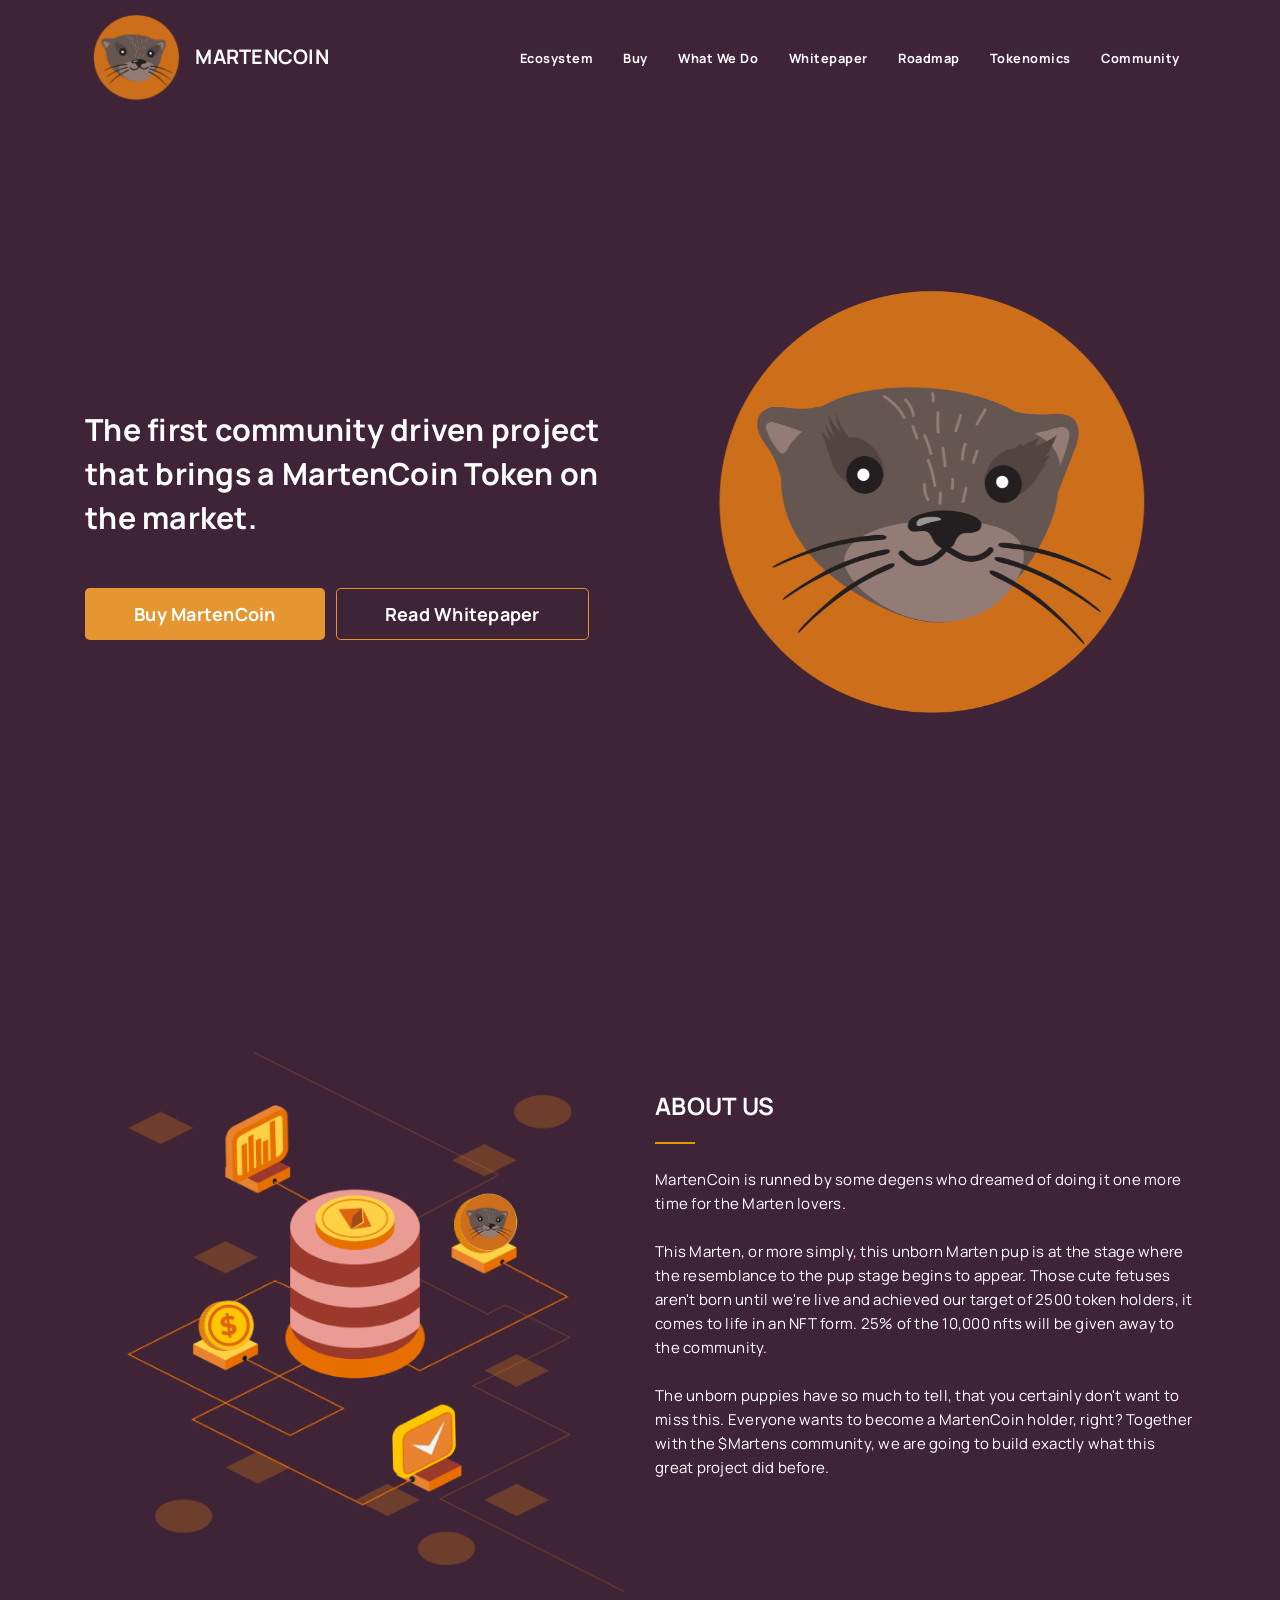
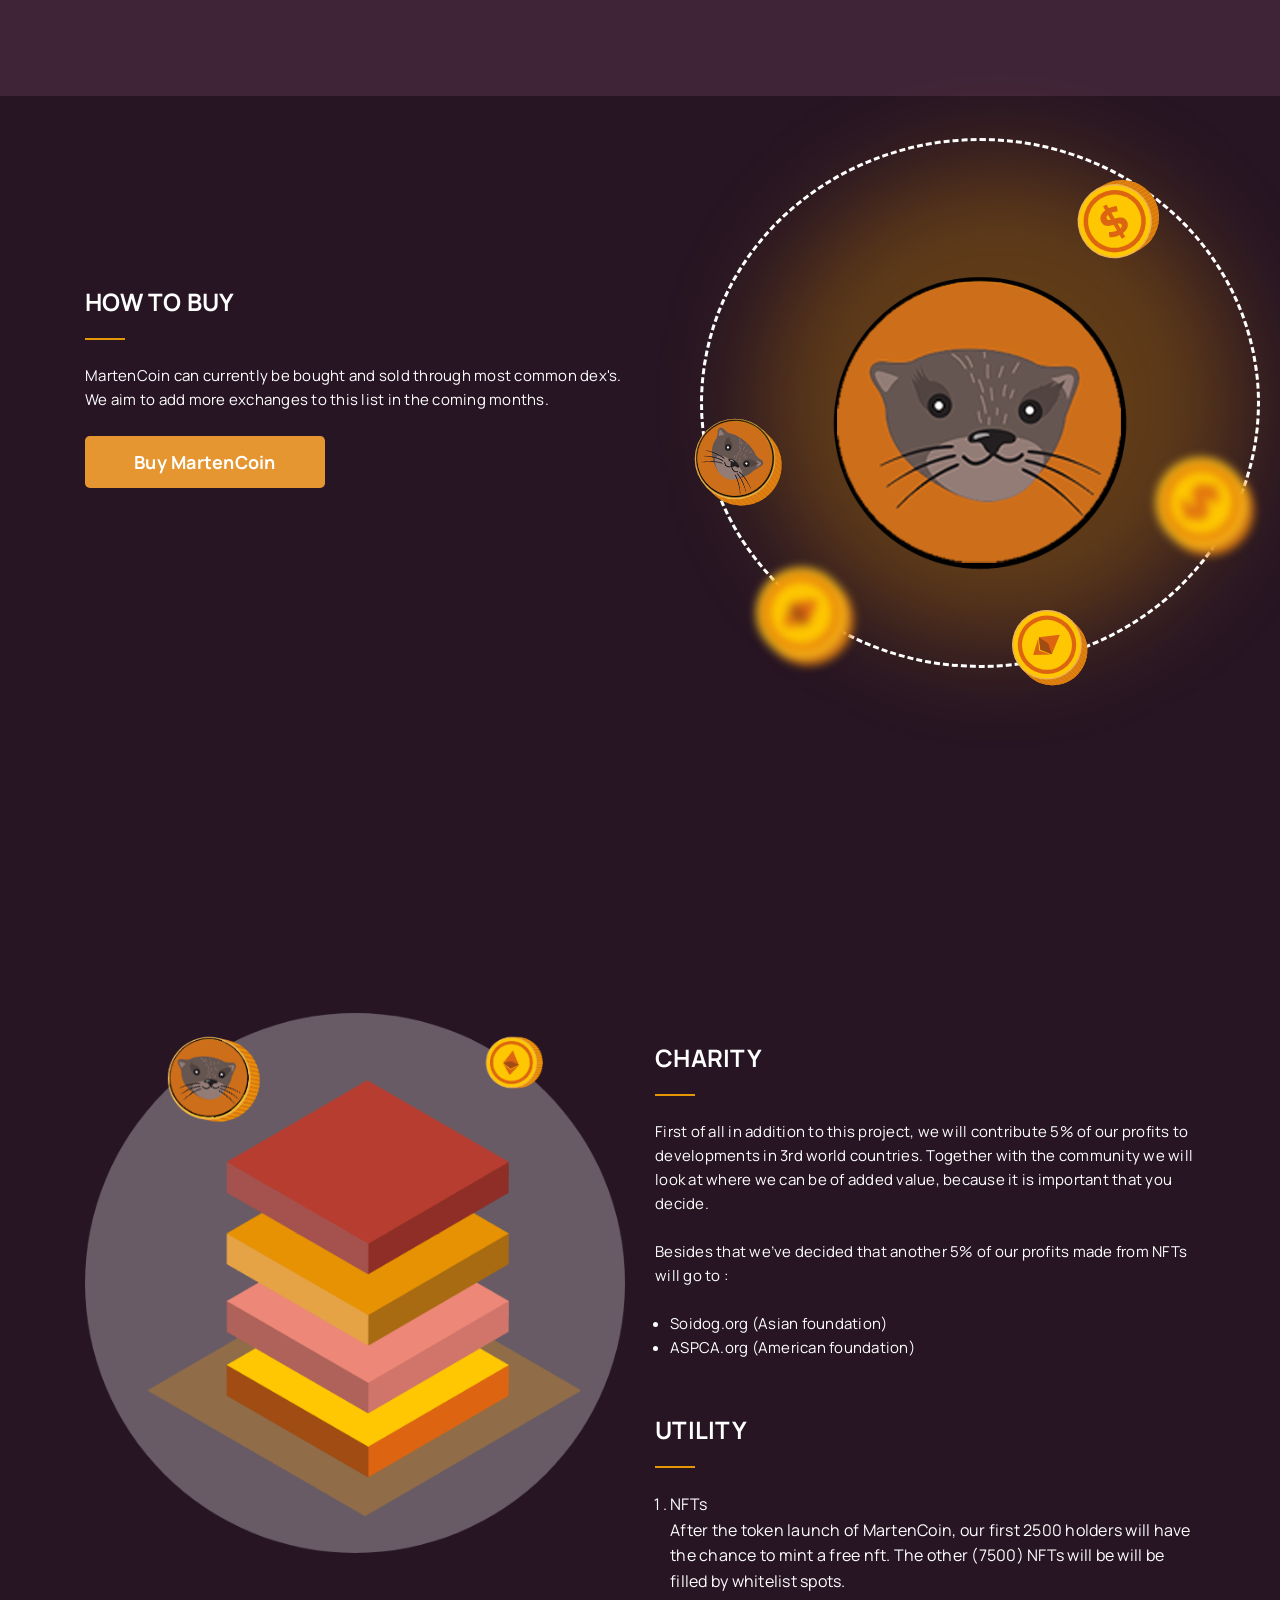
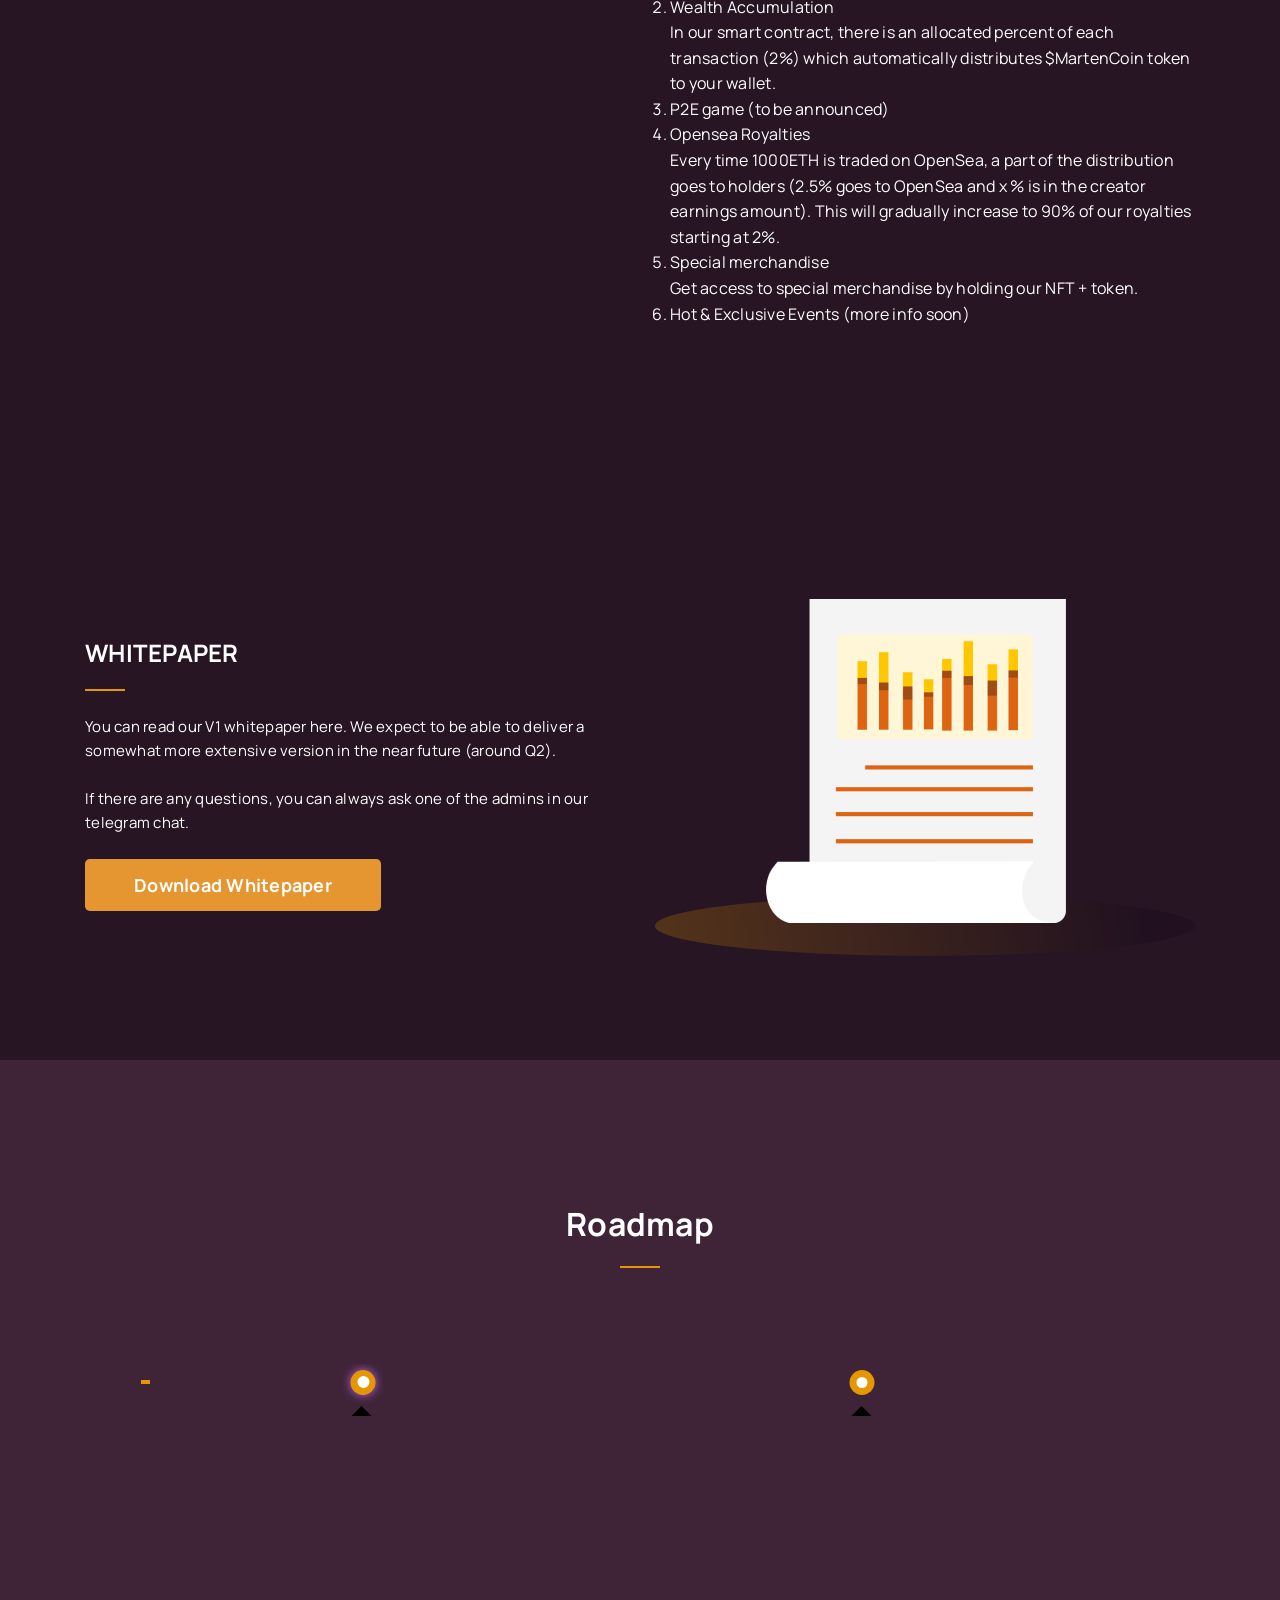
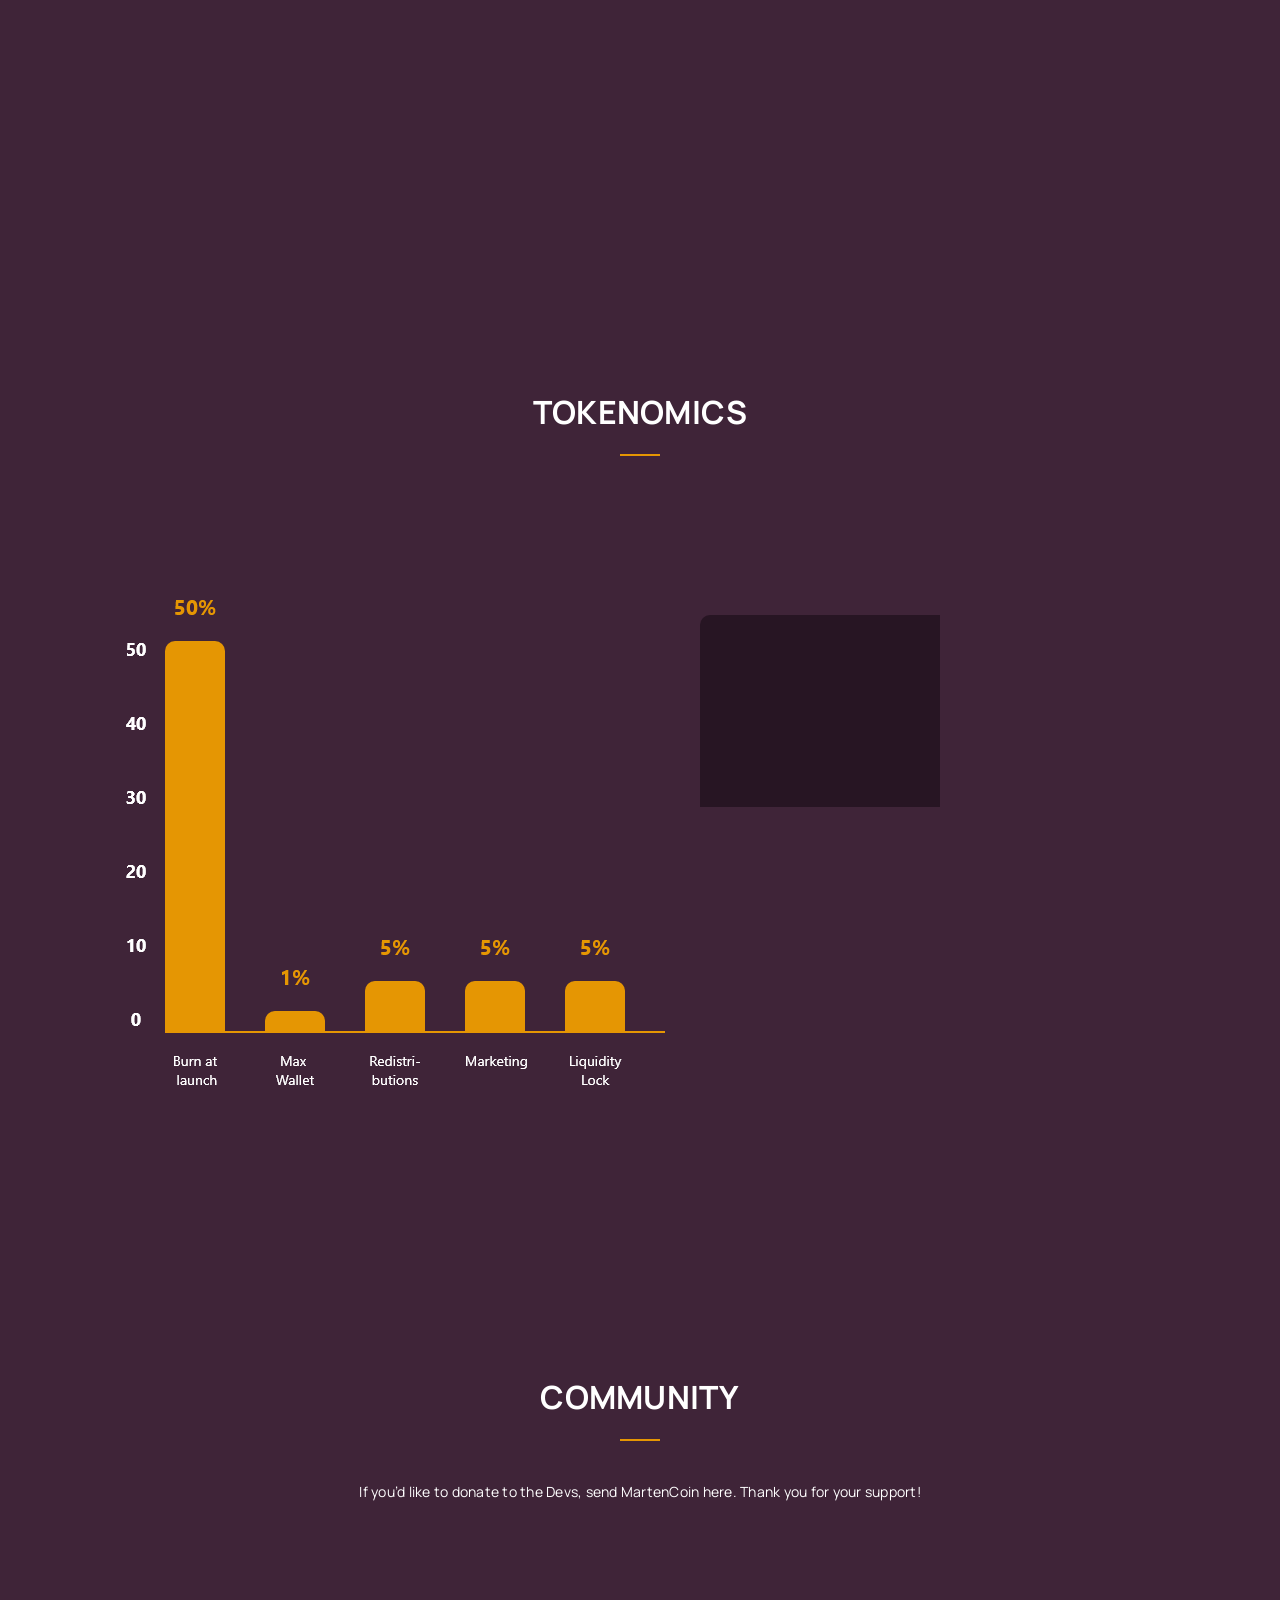
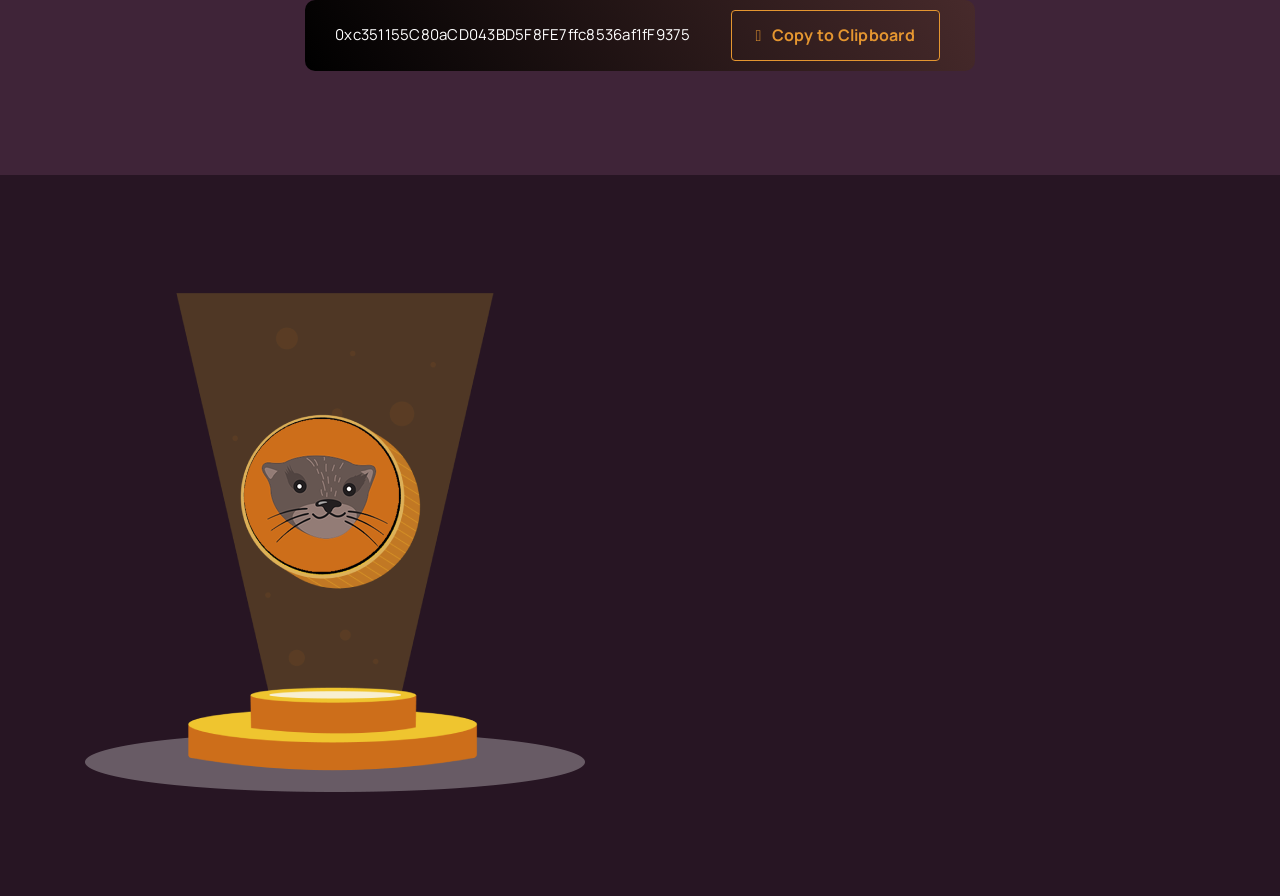
==== index.html @ a6e3806b "first" ====
<!DOCTYPE html>
<!-- saved from url=(0043)https://MartenCoinbsc.github.io/index.html#ecosystem -->
<html lang="en" data-textdirection="ltr"><head><meta http-equiv="Content-Type" content="text/html; charset=UTF-8">
    
    <meta http-equiv="X-UA-Compatible" content="IE=edge">
    <meta name="viewport" content="width=device-width, initial-scale=1.0, user-scalable=0, minimal-ui">
    <meta name="description" content="MartenCoin Description">
    <meta name="keywords" content="MartenCoin, shiba">
    <meta name="author" content="eyesimple">
    <title>MartenCoin</title>
    <link rel="apple-touch-icon" href="https://MartenCoinbsc.github.io/theme-assets/images/ico/apple-icon-120.png">
    <link rel="shortcut icon" type="image/x-icon" href="./MartenCoin_files/logo.png">
    <!--Google Fonts-->
    <link href="./MartenCoin_files/css" rel="stylesheet">
    <!--Font icons-->
    <link href="./MartenCoin_files/font-awesome.min.css" rel="stylesheet">
    <!-- BEGIN VENDOR CSS-->
    <link rel="stylesheet" type="text/css" href="./MartenCoin_files/bootstrap.min.css">
    <link rel="stylesheet" type="text/css" href="./MartenCoin_files/style.min.css">
    <link rel="stylesheet" type="text/css" href="./MartenCoin_files/flag-icon.min.css">
    <link rel="stylesheet" type="text/css" href="./MartenCoin_files/animate.min.css">
    <link rel="stylesheet" type="text/css" href="./MartenCoin_files/flipclock.css">
    <link rel="stylesheet" type="text/css" href="./MartenCoin_files/swiper.min.css">
    <!-- END VENDOR CSS-->
    <!-- END CRYPTO CSS-->
    <!-- BEGIN Page Level CSS-->
    <link rel="stylesheet" type="text/css" href="./MartenCoin_files/custom.css">
    <!-- END Page Level CSS-->
    <!-- BEGIN Custom CSS-->
    <link rel="stylesheet" type="text/css" href="./MartenCoin_files/style.css">
    <!-- END Custom CSS-->

    <script src="./MartenCoin_files/98b8112357.js.download" crossorigin="anonymous"></script><style media="all" id="fa-v4-font-face">/*!
 * Font Awesome Free 5.15.4 by @fontawesome - https://fontawesome.com
 * License - https://fontawesome.com/license/free (Icons: CC BY 4.0, Fonts: SIL OFL 1.1, Code: MIT License)
 */@font-face{font-family:"FontAwesome";font-display:block;src:url(https://ka-f.fontawesome.com/releases/v5.15.4/webfonts/free-fa-solid-900.eot);src:url(https://ka-f.fontawesome.com/releases/v5.15.4/webfonts/free-fa-solid-900.eot?#iefix) format("embedded-opentype"),url(https://ka-f.fontawesome.com/releases/v5.15.4/webfonts/free-fa-solid-900.woff2) format("woff2"),url(https://ka-f.fontawesome.com/releases/v5.15.4/webfonts/free-fa-solid-900.woff) format("woff"),url(https://ka-f.fontawesome.com/releases/v5.15.4/webfonts/free-fa-solid-900.ttf) format("truetype"),url(https://ka-f.fontawesome.com/releases/v5.15.4/webfonts/free-fa-solid-900.svg#fontawesome) format("svg")}@font-face{font-family:"FontAwesome";font-display:block;src:url(https://ka-f.fontawesome.com/releases/v5.15.4/webfonts/free-fa-brands-400.eot);src:url(https://ka-f.fontawesome.com/releases/v5.15.4/webfonts/free-fa-brands-400.eot?#iefix) format("embedded-opentype"),url(https://ka-f.fontawesome.com/releases/v5.15.4/webfonts/free-fa-brands-400.woff2) format("woff2"),url(https://ka-f.fontawesome.com/releases/v5.15.4/webfonts/free-fa-brands-400.woff) format("woff"),url(https://ka-f.fontawesome.com/releases/v5.15.4/webfonts/free-fa-brands-400.ttf) format("truetype"),url(https://ka-f.fontawesome.com/releases/v5.15.4/webfonts/free-fa-brands-400.svg#fontawesome) format("svg")}@font-face{font-family:"FontAwesome";font-display:block;src:url(https://ka-f.fontawesome.com/releases/v5.15.4/webfonts/free-fa-regular-400.eot);src:url(https://ka-f.fontawesome.com/releases/v5.15.4/webfonts/free-fa-regular-400.eot?#iefix) format("embedded-opentype"),url(https://ka-f.fontawesome.com/releases/v5.15.4/webfonts/free-fa-regular-400.woff2) format("woff2"),url(https://ka-f.fontawesome.com/releases/v5.15.4/webfonts/free-fa-regular-400.woff) format("woff"),url(https://ka-f.fontawesome.com/releases/v5.15.4/webfonts/free-fa-regular-400.ttf) format("truetype"),url(https://ka-f.fontawesome.com/releases/v5.15.4/webfonts/free-fa-regular-400.svg#fontawesome) format("svg");unicode-range:U+f004-f005,U+f007,U+f017,U+f022,U+f024,U+f02e,U+f03e,U+f044,U+f057-f059,U+f06e,U+f070,U+f075,U+f07b-f07c,U+f080,U+f086,U+f089,U+f094,U+f09d,U+f0a0,U+f0a4-f0a7,U+f0c5,U+f0c7-f0c8,U+f0e0,U+f0eb,U+f0f3,U+f0f8,U+f0fe,U+f111,U+f118-f11a,U+f11c,U+f133,U+f144,U+f146,U+f14a,U+f14d-f14e,U+f150-f152,U+f15b-f15c,U+f164-f165,U+f185-f186,U+f191-f192,U+f1ad,U+f1c1-f1c9,U+f1cd,U+f1d8,U+f1e3,U+f1ea,U+f1f6,U+f1f9,U+f20a,U+f247-f249,U+f24d,U+f254-f25b,U+f25d,U+f271-f274,U+f279,U+f28b,U+f28d,U+f2b5-f2b6,U+f2b9,U+f2bb,U+f2bd,U+f2c1-f2c2,U+f2d0,U+f2d2,U+f2dc,U+f2ed,U+f3a5,U+f3d1,U+f410}@font-face{font-family:"FontAwesome";font-display:block;src:url(https://ka-f.fontawesome.com/releases/v5.15.4/webfonts/free-fa-v4deprecations.eot);src:url(https://ka-f.fontawesome.com/releases/v5.15.4/webfonts/free-fa-v4deprecations.eot?#iefix) format("embedded-opentype"),url(https://ka-f.fontawesome.com/releases/v5.15.4/webfonts/free-fa-v4deprecations.woff2) format("woff2"),url(https://ka-f.fontawesome.com/releases/v5.15.4/webfonts/free-fa-v4deprecations.woff) format("woff"),url(https://ka-f.fontawesome.com/releases/v5.15.4/webfonts/free-fa-v4deprecations.ttf) format("truetype"),url(https://ka-f.fontawesome.com/releases/v5.15.4/webfonts/free-fa-v4deprecations.svg#fontawesome) format("svg");unicode-range:U+f003,U+f006,U+f014,U+f016,U+f01a-f01b,U+f01d,U+f040,U+f045-f047,U+f05c-f05d,U+f07d-f07e,U+f087-f088,U+f08a-f08b,U+f08e,U+f090,U+f096-f097,U+f0a2,U+f0e4-f0e6,U+f0ec-f0ee,U+f0f5-f0f7,U+f10c,U+f112,U+f114-f115,U+f11d,U+f123,U+f132,U+f145,U+f147-f149,U+f14c,U+f166,U+f16a,U+f172,U+f175-f178,U+f18e,U+f190,U+f196,U+f1b1,U+f1d9,U+f1db,U+f1f7,U+f20c,U+f219,U+f230,U+f24a,U+f250,U+f278,U+f27b,U+f283,U+f28c,U+f28e,U+f29b-f29c,U+f2b7,U+f2ba,U+f2bc,U+f2be,U+f2c0,U+f2c3,U+f2d3-f2d4}</style><style media="all" id="fa-v4-shims">/*!
 * Font Awesome Free 5.15.4 by @fontawesome - https://fontawesome.com
 * License - https://fontawesome.com/license/free (Icons: CC BY 4.0, Fonts: SIL OFL 1.1, Code: MIT License)
 */.fa.fa-glass:before{content:"\f000"}.fa.fa-meetup{font-family:"Font Awesome 5 Brands";font-weight:400}.fa.fa-star-o{font-family:"Font Awesome 5 Free";font-weight:400}.fa.fa-star-o:before{content:"\f005"}.fa.fa-close:before,.fa.fa-remove:before{content:"\f00d"}.fa.fa-gear:before{content:"\f013"}.fa.fa-trash-o{font-family:"Font Awesome 5 Free";font-weight:400}.fa.fa-trash-o:before{content:"\f2ed"}.fa.fa-file-o{font-family:"Font Awesome 5 Free";font-weight:400}.fa.fa-file-o:before{content:"\f15b"}.fa.fa-clock-o{font-family:"Font Awesome 5 Free";font-weight:400}.fa.fa-clock-o:before{content:"\f017"}.fa.fa-arrow-circle-o-down{font-family:"Font Awesome 5 Free";font-weight:400}.fa.fa-arrow-circle-o-down:before{content:"\f358"}.fa.fa-arrow-circle-o-up{font-family:"Font Awesome 5 Free";font-weight:400}.fa.fa-arrow-circle-o-up:before{content:"\f35b"}.fa.fa-play-circle-o{font-family:"Font Awesome 5 Free";font-weight:400}.fa.fa-play-circle-o:before{content:"\f144"}.fa.fa-repeat:before,.fa.fa-rotate-right:before{content:"\f01e"}.fa.fa-refresh:before{content:"\f021"}.fa.fa-list-alt{font-family:"Font Awesome 5 Free";font-weight:400}.fa.fa-dedent:before{content:"\f03b"}.fa.fa-video-camera:before{content:"\f03d"}.fa.fa-picture-o{font-family:"Font Awesome 5 Free";font-weight:400}.fa.fa-picture-o:before{content:"\f03e"}.fa.fa-photo{font-family:"Font Awesome 5 Free";font-weight:400}.fa.fa-photo:before{content:"\f03e"}.fa.fa-image{font-family:"Font Awesome 5 Free";font-weight:400}.fa.fa-image:before{content:"\f03e"}.fa.fa-pencil:before{content:"\f303"}.fa.fa-map-marker:before{content:"\f3c5"}.fa.fa-pencil-square-o{font-family:"Font Awesome 5 Free";font-weight:400}.fa.fa-pencil-square-o:before{content:"\f044"}.fa.fa-share-square-o{font-family:"Font Awesome 5 Free";font-weight:400}.fa.fa-share-square-o:before{content:"\f14d"}.fa.fa-check-square-o{font-family:"Font Awesome 5 Free";font-weight:400}.fa.fa-check-square-o:before{content:"\f14a"}.fa.fa-arrows:before{content:"\f0b2"}.fa.fa-times-circle-o{font-family:"Font Awesome 5 Free";font-weight:400}.fa.fa-times-circle-o:before{content:"\f057"}.fa.fa-check-circle-o{font-family:"Font Awesome 5 Free";font-weight:400}.fa.fa-check-circle-o:before{content:"\f058"}.fa.fa-mail-forward:before{content:"\f064"}.fa.fa-expand:before{content:"\f424"}.fa.fa-compress:before{content:"\f422"}.fa.fa-eye,.fa.fa-eye-slash{font-family:"Font Awesome 5 Free";font-weight:400}.fa.fa-warning:before{content:"\f071"}.fa.fa-calendar:before{content:"\f073"}.fa.fa-arrows-v:before{content:"\f338"}.fa.fa-arrows-h:before{content:"\f337"}.fa.fa-bar-chart{font-family:"Font Awesome 5 Free";font-weight:400}.fa.fa-bar-chart:before{content:"\f080"}.fa.fa-bar-chart-o{font-family:"Font Awesome 5 Free";font-weight:400}.fa.fa-bar-chart-o:before{content:"\f080"}.fa.fa-facebook-square,.fa.fa-twitter-square{font-family:"Font Awesome 5 Brands";font-weight:400}.fa.fa-gears:before{content:"\f085"}.fa.fa-thumbs-o-up{font-family:"Font Awesome 5 Free";font-weight:400}.fa.fa-thumbs-o-up:before{content:"\f164"}.fa.fa-thumbs-o-down{font-family:"Font Awesome 5 Free";font-weight:400}.fa.fa-thumbs-o-down:before{content:"\f165"}.fa.fa-heart-o{font-family:"Font Awesome 5 Free";font-weight:400}.fa.fa-heart-o:before{content:"\f004"}.fa.fa-sign-out:before{content:"\f2f5"}.fa.fa-linkedin-square{font-family:"Font Awesome 5 Brands";font-weight:400}.fa.fa-linkedin-square:before{content:"\f08c"}.fa.fa-thumb-tack:before{content:"\f08d"}.fa.fa-external-link:before{content:"\f35d"}.fa.fa-sign-in:before{content:"\f2f6"}.fa.fa-github-square{font-family:"Font Awesome 5 Brands";font-weight:400}.fa.fa-lemon-o{font-family:"Font Awesome 5 Free";font-weight:400}.fa.fa-lemon-o:before{content:"\f094"}.fa.fa-square-o{font-family:"Font Awesome 5 Free";font-weight:400}.fa.fa-square-o:before{content:"\f0c8"}.fa.fa-bookmark-o{font-family:"Font Awesome 5 Free";font-weight:400}.fa.fa-bookmark-o:before{content:"\f02e"}.fa.fa-facebook,.fa.fa-twitter{font-family:"Font Awesome 5 Brands";font-weight:400}.fa.fa-facebook:before{content:"\f39e"}.fa.fa-facebook-f{font-family:"Font Awesome 5 Brands";font-weight:400}.fa.fa-facebook-f:before{content:"\f39e"}.fa.fa-github{font-family:"Font Awesome 5 Brands";font-weight:400}.fa.fa-credit-card{font-family:"Font Awesome 5 Free";font-weight:400}.fa.fa-feed:before{content:"\f09e"}.fa.fa-hdd-o{font-family:"Font Awesome 5 Free";font-weight:400}.fa.fa-hdd-o:before{content:"\f0a0"}.fa.fa-hand-o-right{font-family:"Font Awesome 5 Free";font-weight:400}.fa.fa-hand-o-right:before{content:"\f0a4"}.fa.fa-hand-o-left{font-family:"Font Awesome 5 Free";font-weight:400}.fa.fa-hand-o-left:before{content:"\f0a5"}.fa.fa-hand-o-up{font-family:"Font Awesome 5 Free";font-weight:400}.fa.fa-hand-o-up:before{content:"\f0a6"}.fa.fa-hand-o-down{font-family:"Font Awesome 5 Free";font-weight:400}.fa.fa-hand-o-down:before{content:"\f0a7"}.fa.fa-arrows-alt:before{content:"\f31e"}.fa.fa-group:before{content:"\f0c0"}.fa.fa-chain:before{content:"\f0c1"}.fa.fa-scissors:before{content:"\f0c4"}.fa.fa-files-o{font-family:"Font Awesome 5 Free";font-weight:400}.fa.fa-files-o:before{content:"\f0c5"}.fa.fa-floppy-o{font-family:"Font Awesome 5 Free";font-weight:400}.fa.fa-floppy-o:before{content:"\f0c7"}.fa.fa-navicon:before,.fa.fa-reorder:before{content:"\f0c9"}.fa.fa-google-plus,.fa.fa-google-plus-square,.fa.fa-pinterest,.fa.fa-pinterest-square{font-family:"Font Awesome 5 Brands";font-weight:400}.fa.fa-google-plus:before{content:"\f0d5"}.fa.fa-money{font-family:"Font Awesome 5 Free";font-weight:400}.fa.fa-money:before{content:"\f3d1"}.fa.fa-unsorted:before{content:"\f0dc"}.fa.fa-sort-desc:before{content:"\f0dd"}.fa.fa-sort-asc:before{content:"\f0de"}.fa.fa-linkedin{font-family:"Font Awesome 5 Brands";font-weight:400}.fa.fa-linkedin:before{content:"\f0e1"}.fa.fa-rotate-left:before{content:"\f0e2"}.fa.fa-legal:before{content:"\f0e3"}.fa.fa-dashboard:before,.fa.fa-tachometer:before{content:"\f3fd"}.fa.fa-comment-o{font-family:"Font Awesome 5 Free";font-weight:400}.fa.fa-comment-o:before{content:"\f075"}.fa.fa-comments-o{font-family:"Font Awesome 5 Free";font-weight:400}.fa.fa-comments-o:before{content:"\f086"}.fa.fa-flash:before{content:"\f0e7"}.fa.fa-clipboard,.fa.fa-paste{font-family:"Font Awesome 5 Free";font-weight:400}.fa.fa-paste:before{content:"\f328"}.fa.fa-lightbulb-o{font-family:"Font Awesome 5 Free";font-weight:400}.fa.fa-lightbulb-o:before{content:"\f0eb"}.fa.fa-exchange:before{content:"\f362"}.fa.fa-cloud-download:before{content:"\f381"}.fa.fa-cloud-upload:before{content:"\f382"}.fa.fa-bell-o{font-family:"Font Awesome 5 Free";font-weight:400}.fa.fa-bell-o:before{content:"\f0f3"}.fa.fa-cutlery:before{content:"\f2e7"}.fa.fa-file-text-o{font-family:"Font Awesome 5 Free";font-weight:400}.fa.fa-file-text-o:before{content:"\f15c"}.fa.fa-building-o{font-family:"Font Awesome 5 Free";font-weight:400}.fa.fa-building-o:before{content:"\f1ad"}.fa.fa-hospital-o{font-family:"Font Awesome 5 Free";font-weight:400}.fa.fa-hospital-o:before{content:"\f0f8"}.fa.fa-tablet:before{content:"\f3fa"}.fa.fa-mobile-phone:before,.fa.fa-mobile:before{content:"\f3cd"}.fa.fa-circle-o{font-family:"Font Awesome 5 Free";font-weight:400}.fa.fa-circle-o:before{content:"\f111"}.fa.fa-mail-reply:before{content:"\f3e5"}.fa.fa-github-alt{font-family:"Font Awesome 5 Brands";font-weight:400}.fa.fa-folder-o{font-family:"Font Awesome 5 Free";font-weight:400}.fa.fa-folder-o:before{content:"\f07b"}.fa.fa-folder-open-o{font-family:"Font Awesome 5 Free";font-weight:400}.fa.fa-folder-open-o:before{content:"\f07c"}.fa.fa-smile-o{font-family:"Font Awesome 5 Free";font-weight:400}.fa.fa-smile-o:before{content:"\f118"}.fa.fa-frown-o{font-family:"Font Awesome 5 Free";font-weight:400}.fa.fa-frown-o:before{content:"\f119"}.fa.fa-meh-o{font-family:"Font Awesome 5 Free";font-weight:400}.fa.fa-meh-o:before{content:"\f11a"}.fa.fa-keyboard-o{font-family:"Font Awesome 5 Free";font-weight:400}.fa.fa-keyboard-o:before{content:"\f11c"}.fa.fa-flag-o{font-family:"Font Awesome 5 Free";font-weight:400}.fa.fa-flag-o:before{content:"\f024"}.fa.fa-mail-reply-all:before{content:"\f122"}.fa.fa-star-half-o{font-family:"Font Awesome 5 Free";font-weight:400}.fa.fa-star-half-o:before{content:"\f089"}.fa.fa-star-half-empty{font-family:"Font Awesome 5 Free";font-weight:400}.fa.fa-star-half-empty:before{content:"\f089"}.fa.fa-star-half-full{font-family:"Font Awesome 5 Free";font-weight:400}.fa.fa-star-half-full:before{content:"\f089"}.fa.fa-code-fork:before{content:"\f126"}.fa.fa-chain-broken:before{content:"\f127"}.fa.fa-shield:before{content:"\f3ed"}.fa.fa-calendar-o{font-family:"Font Awesome 5 Free";font-weight:400}.fa.fa-calendar-o:before{content:"\f133"}.fa.fa-css3,.fa.fa-html5,.fa.fa-maxcdn{font-family:"Font Awesome 5 Brands";font-weight:400}.fa.fa-ticket:before{content:"\f3ff"}.fa.fa-minus-square-o{font-family:"Font Awesome 5 Free";font-weight:400}.fa.fa-minus-square-o:before{content:"\f146"}.fa.fa-level-up:before{content:"\f3bf"}.fa.fa-level-down:before{content:"\f3be"}.fa.fa-pencil-square:before{content:"\f14b"}.fa.fa-external-link-square:before{content:"\f360"}.fa.fa-compass{font-family:"Font Awesome 5 Free";font-weight:400}.fa.fa-caret-square-o-down{font-family:"Font Awesome 5 Free";font-weight:400}.fa.fa-caret-square-o-down:before{content:"\f150"}.fa.fa-toggle-down{font-family:"Font Awesome 5 Free";font-weight:400}.fa.fa-toggle-down:before{content:"\f150"}.fa.fa-caret-square-o-up{font-family:"Font Awesome 5 Free";font-weight:400}.fa.fa-caret-square-o-up:before{content:"\f151"}.fa.fa-toggle-up{font-family:"Font Awesome 5 Free";font-weight:400}.fa.fa-toggle-up:before{content:"\f151"}.fa.fa-caret-square-o-right{font-family:"Font Awesome 5 Free";font-weight:400}.fa.fa-caret-square-o-right:before{content:"\f152"}.fa.fa-toggle-right{font-family:"Font Awesome 5 Free";font-weight:400}.fa.fa-toggle-right:before{content:"\f152"}.fa.fa-eur:before,.fa.fa-euro:before{content:"\f153"}.fa.fa-gbp:before{content:"\f154"}.fa.fa-dollar:before,.fa.fa-usd:before{content:"\f155"}.fa.fa-inr:before,.fa.fa-rupee:before{content:"\f156"}.fa.fa-cny:before,.fa.fa-jpy:before,.fa.fa-rmb:before,.fa.fa-yen:before{content:"\f157"}.fa.fa-rouble:before,.fa.fa-rub:before,.fa.fa-ruble:before{content:"\f158"}.fa.fa-krw:before,.fa.fa-won:before{content:"\f159"}.fa.fa-bitcoin,.fa.fa-btc{font-family:"Font Awesome 5 Brands";font-weight:400}.fa.fa-bitcoin:before{content:"\f15a"}.fa.fa-file-text:before{content:"\f15c"}.fa.fa-sort-alpha-asc:before{content:"\f15d"}.fa.fa-sort-alpha-desc:before{content:"\f881"}.fa.fa-sort-amount-asc:before{content:"\f160"}.fa.fa-sort-amount-desc:before{content:"\f884"}.fa.fa-sort-numeric-asc:before{content:"\f162"}.fa.fa-sort-numeric-desc:before{content:"\f886"}.fa.fa-xing,.fa.fa-xing-square,.fa.fa-youtube,.fa.fa-youtube-play,.fa.fa-youtube-square{font-family:"Font Awesome 5 Brands";font-weight:400}.fa.fa-youtube-play:before{content:"\f167"}.fa.fa-adn,.fa.fa-bitbucket,.fa.fa-bitbucket-square,.fa.fa-dropbox,.fa.fa-flickr,.fa.fa-instagram,.fa.fa-stack-overflow{font-family:"Font Awesome 5 Brands";font-weight:400}.fa.fa-bitbucket-square:before{content:"\f171"}.fa.fa-tumblr,.fa.fa-tumblr-square{font-family:"Font Awesome 5 Brands";font-weight:400}.fa.fa-long-arrow-down:before{content:"\f309"}.fa.fa-long-arrow-up:before{content:"\f30c"}.fa.fa-long-arrow-left:before{content:"\f30a"}.fa.fa-long-arrow-right:before{content:"\f30b"}.fa.fa-android,.fa.fa-apple,.fa.fa-dribbble,.fa.fa-foursquare,.fa.fa-gittip,.fa.fa-gratipay,.fa.fa-linux,.fa.fa-skype,.fa.fa-trello,.fa.fa-windows{font-family:"Font Awesome 5 Brands";font-weight:400}.fa.fa-gittip:before{content:"\f184"}.fa.fa-sun-o{font-family:"Font Awesome 5 Free";font-weight:400}.fa.fa-sun-o:before{content:"\f185"}.fa.fa-moon-o{font-family:"Font Awesome 5 Free";font-weight:400}.fa.fa-moon-o:before{content:"\f186"}.fa.fa-pagelines,.fa.fa-renren,.fa.fa-stack-exchange,.fa.fa-vk,.fa.fa-weibo{font-family:"Font Awesome 5 Brands";font-weight:400}.fa.fa-arrow-circle-o-right{font-family:"Font Awesome 5 Free";font-weight:400}.fa.fa-arrow-circle-o-right:before{content:"\f35a"}.fa.fa-arrow-circle-o-left{font-family:"Font Awesome 5 Free";font-weight:400}.fa.fa-arrow-circle-o-left:before{content:"\f359"}.fa.fa-caret-square-o-left{font-family:"Font Awesome 5 Free";font-weight:400}.fa.fa-caret-square-o-left:before{content:"\f191"}.fa.fa-toggle-left{font-family:"Font Awesome 5 Free";font-weight:400}.fa.fa-toggle-left:before{content:"\f191"}.fa.fa-dot-circle-o{font-family:"Font Awesome 5 Free";font-weight:400}.fa.fa-dot-circle-o:before{content:"\f192"}.fa.fa-vimeo-square{font-family:"Font Awesome 5 Brands";font-weight:400}.fa.fa-try:before,.fa.fa-turkish-lira:before{content:"\f195"}.fa.fa-plus-square-o{font-family:"Font Awesome 5 Free";font-weight:400}.fa.fa-plus-square-o:before{content:"\f0fe"}.fa.fa-openid,.fa.fa-slack,.fa.fa-wordpress{font-family:"Font Awesome 5 Brands";font-weight:400}.fa.fa-bank:before,.fa.fa-institution:before{content:"\f19c"}.fa.fa-mortar-board:before{content:"\f19d"}.fa.fa-delicious,.fa.fa-digg,.fa.fa-drupal,.fa.fa-google,.fa.fa-joomla,.fa.fa-pied-piper-alt,.fa.fa-pied-piper-pp,.fa.fa-reddit,.fa.fa-reddit-square,.fa.fa-stumbleupon,.fa.fa-stumbleupon-circle,.fa.fa-yahoo{font-family:"Font Awesome 5 Brands";font-weight:400}.fa.fa-spoon:before{content:"\f2e5"}.fa.fa-behance,.fa.fa-behance-square,.fa.fa-steam,.fa.fa-steam-square{font-family:"Font Awesome 5 Brands";font-weight:400}.fa.fa-automobile:before{content:"\f1b9"}.fa.fa-envelope-o{font-family:"Font Awesome 5 Free";font-weight:400}.fa.fa-envelope-o:before{content:"\f0e0"}.fa.fa-deviantart,.fa.fa-soundcloud,.fa.fa-spotify{font-family:"Font Awesome 5 Brands";font-weight:400}.fa.fa-file-pdf-o{font-family:"Font Awesome 5 Free";font-weight:400}.fa.fa-file-pdf-o:before{content:"\f1c1"}.fa.fa-file-word-o{font-family:"Font Awesome 5 Free";font-weight:400}.fa.fa-file-word-o:before{content:"\f1c2"}.fa.fa-file-excel-o{font-family:"Font Awesome 5 Free";font-weight:400}.fa.fa-file-excel-o:before{content:"\f1c3"}.fa.fa-file-powerpoint-o{font-family:"Font Awesome 5 Free";font-weight:400}.fa.fa-file-powerpoint-o:before{content:"\f1c4"}.fa.fa-file-image-o{font-family:"Font Awesome 5 Free";font-weight:400}.fa.fa-file-image-o:before{content:"\f1c5"}.fa.fa-file-photo-o{font-family:"Font Awesome 5 Free";font-weight:400}.fa.fa-file-photo-o:before{content:"\f1c5"}.fa.fa-file-picture-o{font-family:"Font Awesome 5 Free";font-weight:400}.fa.fa-file-picture-o:before{content:"\f1c5"}.fa.fa-file-archive-o{font-family:"Font Awesome 5 Free";font-weight:400}.fa.fa-file-archive-o:before{content:"\f1c6"}.fa.fa-file-zip-o{font-family:"Font Awesome 5 Free";font-weight:400}.fa.fa-file-zip-o:before{content:"\f1c6"}.fa.fa-file-audio-o{font-family:"Font Awesome 5 Free";font-weight:400}.fa.fa-file-audio-o:before{content:"\f1c7"}.fa.fa-file-sound-o{font-family:"Font Awesome 5 Free";font-weight:400}.fa.fa-file-sound-o:before{content:"\f1c7"}.fa.fa-file-video-o{font-family:"Font Awesome 5 Free";font-weight:400}.fa.fa-file-video-o:before{content:"\f1c8"}.fa.fa-file-movie-o{font-family:"Font Awesome 5 Free";font-weight:400}.fa.fa-file-movie-o:before{content:"\f1c8"}.fa.fa-file-code-o{font-family:"Font Awesome 5 Free";font-weight:400}.fa.fa-file-code-o:before{content:"\f1c9"}.fa.fa-codepen,.fa.fa-jsfiddle,.fa.fa-vine{font-family:"Font Awesome 5 Brands";font-weight:400}.fa.fa-life-bouy,.fa.fa-life-ring{font-family:"Font Awesome 5 Free";font-weight:400}.fa.fa-life-bouy:before{content:"\f1cd"}.fa.fa-life-buoy{font-family:"Font Awesome 5 Free";font-weight:400}.fa.fa-life-buoy:before{content:"\f1cd"}.fa.fa-life-saver{font-family:"Font Awesome 5 Free";font-weight:400}.fa.fa-life-saver:before{content:"\f1cd"}.fa.fa-support{font-family:"Font Awesome 5 Free";font-weight:400}.fa.fa-support:before{content:"\f1cd"}.fa.fa-circle-o-notch:before{content:"\f1ce"}.fa.fa-ra,.fa.fa-rebel{font-family:"Font Awesome 5 Brands";font-weight:400}.fa.fa-ra:before{content:"\f1d0"}.fa.fa-resistance{font-family:"Font Awesome 5 Brands";font-weight:400}.fa.fa-resistance:before{content:"\f1d0"}.fa.fa-empire,.fa.fa-ge{font-family:"Font Awesome 5 Brands";font-weight:400}.fa.fa-ge:before{content:"\f1d1"}.fa.fa-git,.fa.fa-git-square,.fa.fa-hacker-news,.fa.fa-y-combinator-square{font-family:"Font Awesome 5 Brands";font-weight:400}.fa.fa-y-combinator-square:before{content:"\f1d4"}.fa.fa-yc-square{font-family:"Font Awesome 5 Brands";font-weight:400}.fa.fa-yc-square:before{content:"\f1d4"}.fa.fa-qq,.fa.fa-tencent-weibo,.fa.fa-wechat,.fa.fa-weixin{font-family:"Font Awesome 5 Brands";font-weight:400}.fa.fa-wechat:before{content:"\f1d7"}.fa.fa-send:before{content:"\f1d8"}.fa.fa-paper-plane-o{font-family:"Font Awesome 5 Free";font-weight:400}.fa.fa-paper-plane-o:before{content:"\f1d8"}.fa.fa-send-o{font-family:"Font Awesome 5 Free";font-weight:400}.fa.fa-send-o:before{content:"\f1d8"}.fa.fa-circle-thin{font-family:"Font Awesome 5 Free";font-weight:400}.fa.fa-circle-thin:before{content:"\f111"}.fa.fa-header:before{content:"\f1dc"}.fa.fa-sliders:before{content:"\f1de"}.fa.fa-futbol-o{font-family:"Font Awesome 5 Free";font-weight:400}.fa.fa-futbol-o:before{content:"\f1e3"}.fa.fa-soccer-ball-o{font-family:"Font Awesome 5 Free";font-weight:400}.fa.fa-soccer-ball-o:before{content:"\f1e3"}.fa.fa-slideshare,.fa.fa-twitch,.fa.fa-yelp{font-family:"Font Awesome 5 Brands";font-weight:400}.fa.fa-newspaper-o{font-family:"Font Awesome 5 Free";font-weight:400}.fa.fa-newspaper-o:before{content:"\f1ea"}.fa.fa-cc-amex,.fa.fa-cc-discover,.fa.fa-cc-mastercard,.fa.fa-cc-paypal,.fa.fa-cc-stripe,.fa.fa-cc-visa,.fa.fa-google-wallet,.fa.fa-paypal{font-family:"Font Awesome 5 Brands";font-weight:400}.fa.fa-bell-slash-o{font-family:"Font Awesome 5 Free";font-weight:400}.fa.fa-bell-slash-o:before{content:"\f1f6"}.fa.fa-trash:before{content:"\f2ed"}.fa.fa-copyright{font-family:"Font Awesome 5 Free";font-weight:400}.fa.fa-eyedropper:before{content:"\f1fb"}.fa.fa-area-chart:before{content:"\f1fe"}.fa.fa-pie-chart:before{content:"\f200"}.fa.fa-line-chart:before{content:"\f201"}.fa.fa-angellist,.fa.fa-ioxhost,.fa.fa-lastfm,.fa.fa-lastfm-square{font-family:"Font Awesome 5 Brands";font-weight:400}.fa.fa-cc{font-family:"Font Awesome 5 Free";font-weight:400}.fa.fa-cc:before{content:"\f20a"}.fa.fa-ils:before,.fa.fa-shekel:before,.fa.fa-sheqel:before{content:"\f20b"}.fa.fa-meanpath{font-family:"Font Awesome 5 Brands";font-weight:400}.fa.fa-meanpath:before{content:"\f2b4"}.fa.fa-buysellads,.fa.fa-connectdevelop,.fa.fa-dashcube,.fa.fa-forumbee,.fa.fa-leanpub,.fa.fa-sellsy,.fa.fa-shirtsinbulk,.fa.fa-simplybuilt,.fa.fa-skyatlas{font-family:"Font Awesome 5 Brands";font-weight:400}.fa.fa-diamond{font-family:"Font Awesome 5 Free";font-weight:400}.fa.fa-diamond:before{content:"\f3a5"}.fa.fa-intersex:before{content:"\f224"}.fa.fa-facebook-official{font-family:"Font Awesome 5 Brands";font-weight:400}.fa.fa-facebook-official:before{content:"\f09a"}.fa.fa-pinterest-p,.fa.fa-whatsapp{font-family:"Font Awesome 5 Brands";font-weight:400}.fa.fa-hotel:before{content:"\f236"}.fa.fa-medium,.fa.fa-viacoin,.fa.fa-y-combinator,.fa.fa-yc{font-family:"Font Awesome 5 Brands";font-weight:400}.fa.fa-yc:before{content:"\f23b"}.fa.fa-expeditedssl,.fa.fa-opencart,.fa.fa-optin-monster{font-family:"Font Awesome 5 Brands";font-weight:400}.fa.fa-battery-4:before,.fa.fa-battery:before{content:"\f240"}.fa.fa-battery-3:before{content:"\f241"}.fa.fa-battery-2:before{content:"\f242"}.fa.fa-battery-1:before{content:"\f243"}.fa.fa-battery-0:before{content:"\f244"}.fa.fa-object-group,.fa.fa-object-ungroup,.fa.fa-sticky-note-o{font-family:"Font Awesome 5 Free";font-weight:400}.fa.fa-sticky-note-o:before{content:"\f249"}.fa.fa-cc-diners-club,.fa.fa-cc-jcb{font-family:"Font Awesome 5 Brands";font-weight:400}.fa.fa-clone,.fa.fa-hourglass-o{font-family:"Font Awesome 5 Free";font-weight:400}.fa.fa-hourglass-o:before{content:"\f254"}.fa.fa-hourglass-1:before{content:"\f251"}.fa.fa-hourglass-2:before{content:"\f252"}.fa.fa-hourglass-3:before{content:"\f253"}.fa.fa-hand-rock-o{font-family:"Font Awesome 5 Free";font-weight:400}.fa.fa-hand-rock-o:before{content:"\f255"}.fa.fa-hand-grab-o{font-family:"Font Awesome 5 Free";font-weight:400}.fa.fa-hand-grab-o:before{content:"\f255"}.fa.fa-hand-paper-o{font-family:"Font Awesome 5 Free";font-weight:400}.fa.fa-hand-paper-o:before{content:"\f256"}.fa.fa-hand-stop-o{font-family:"Font Awesome 5 Free";font-weight:400}.fa.fa-hand-stop-o:before{content:"\f256"}.fa.fa-hand-scissors-o{font-family:"Font Awesome 5 Free";font-weight:400}.fa.fa-hand-scissors-o:before{content:"\f257"}.fa.fa-hand-lizard-o{font-family:"Font Awesome 5 Free";font-weight:400}.fa.fa-hand-lizard-o:before{content:"\f258"}.fa.fa-hand-spock-o{font-family:"Font Awesome 5 Free";font-weight:400}.fa.fa-hand-spock-o:before{content:"\f259"}.fa.fa-hand-pointer-o{font-family:"Font Awesome 5 Free";font-weight:400}.fa.fa-hand-pointer-o:before{content:"\f25a"}.fa.fa-hand-peace-o{font-family:"Font Awesome 5 Free";font-weight:400}.fa.fa-hand-peace-o:before{content:"\f25b"}.fa.fa-registered{font-family:"Font Awesome 5 Free";font-weight:400}.fa.fa-chrome,.fa.fa-creative-commons,.fa.fa-firefox,.fa.fa-get-pocket,.fa.fa-gg,.fa.fa-gg-circle,.fa.fa-internet-explorer,.fa.fa-odnoklassniki,.fa.fa-odnoklassniki-square,.fa.fa-opera,.fa.fa-safari,.fa.fa-wikipedia-w{font-family:"Font Awesome 5 Brands";font-weight:400}.fa.fa-television:before{content:"\f26c"}.fa.fa-500px,.fa.fa-amazon,.fa.fa-contao{font-family:"Font Awesome 5 Brands";font-weight:400}.fa.fa-calendar-plus-o{font-family:"Font Awesome 5 Free";font-weight:400}.fa.fa-calendar-plus-o:before{content:"\f271"}.fa.fa-calendar-minus-o{font-family:"Font Awesome 5 Free";font-weight:400}.fa.fa-calendar-minus-o:before{content:"\f272"}.fa.fa-calendar-times-o{font-family:"Font Awesome 5 Free";font-weight:400}.fa.fa-calendar-times-o:before{content:"\f273"}.fa.fa-calendar-check-o{font-family:"Font Awesome 5 Free";font-weight:400}.fa.fa-calendar-check-o:before{content:"\f274"}.fa.fa-map-o{font-family:"Font Awesome 5 Free";font-weight:400}.fa.fa-map-o:before{content:"\f279"}.fa.fa-commenting:before{content:"\f4ad"}.fa.fa-commenting-o{font-family:"Font Awesome 5 Free";font-weight:400}.fa.fa-commenting-o:before{content:"\f4ad"}.fa.fa-houzz,.fa.fa-vimeo{font-family:"Font Awesome 5 Brands";font-weight:400}.fa.fa-vimeo:before{content:"\f27d"}.fa.fa-black-tie,.fa.fa-edge,.fa.fa-fonticons,.fa.fa-reddit-alien{font-family:"Font Awesome 5 Brands";font-weight:400}.fa.fa-credit-card-alt:before{content:"\f09d"}.fa.fa-codiepie,.fa.fa-fort-awesome,.fa.fa-mixcloud,.fa.fa-modx,.fa.fa-product-hunt,.fa.fa-scribd,.fa.fa-usb{font-family:"Font Awesome 5 Brands";font-weight:400}.fa.fa-pause-circle-o{font-family:"Font Awesome 5 Free";font-weight:400}.fa.fa-pause-circle-o:before{content:"\f28b"}.fa.fa-stop-circle-o{font-family:"Font Awesome 5 Free";font-weight:400}.fa.fa-stop-circle-o:before{content:"\f28d"}.fa.fa-bluetooth,.fa.fa-bluetooth-b,.fa.fa-envira,.fa.fa-gitlab,.fa.fa-wheelchair-alt,.fa.fa-wpbeginner,.fa.fa-wpforms{font-family:"Font Awesome 5 Brands";font-weight:400}.fa.fa-wheelchair-alt:before{content:"\f368"}.fa.fa-question-circle-o{font-family:"Font Awesome 5 Free";font-weight:400}.fa.fa-question-circle-o:before{content:"\f059"}.fa.fa-volume-control-phone:before{content:"\f2a0"}.fa.fa-asl-interpreting:before{content:"\f2a3"}.fa.fa-deafness:before,.fa.fa-hard-of-hearing:before{content:"\f2a4"}.fa.fa-glide,.fa.fa-glide-g{font-family:"Font Awesome 5 Brands";font-weight:400}.fa.fa-signing:before{content:"\f2a7"}.fa.fa-first-order,.fa.fa-google-plus-official,.fa.fa-pied-piper,.fa.fa-snapchat,.fa.fa-snapchat-ghost,.fa.fa-snapchat-square,.fa.fa-themeisle,.fa.fa-viadeo,.fa.fa-viadeo-square,.fa.fa-yoast{font-family:"Font Awesome 5 Brands";font-weight:400}.fa.fa-google-plus-official:before{content:"\f2b3"}.fa.fa-google-plus-circle{font-family:"Font Awesome 5 Brands";font-weight:400}.fa.fa-google-plus-circle:before{content:"\f2b3"}.fa.fa-fa,.fa.fa-font-awesome{font-family:"Font Awesome 5 Brands";font-weight:400}.fa.fa-fa:before{content:"\f2b4"}.fa.fa-handshake-o{font-family:"Font Awesome 5 Free";font-weight:400}.fa.fa-handshake-o:before{content:"\f2b5"}.fa.fa-envelope-open-o{font-family:"Font Awesome 5 Free";font-weight:400}.fa.fa-envelope-open-o:before{content:"\f2b6"}.fa.fa-linode{font-family:"Font Awesome 5 Brands";font-weight:400}.fa.fa-address-book-o{font-family:"Font Awesome 5 Free";font-weight:400}.fa.fa-address-book-o:before{content:"\f2b9"}.fa.fa-vcard:before{content:"\f2bb"}.fa.fa-address-card-o{font-family:"Font Awesome 5 Free";font-weight:400}.fa.fa-address-card-o:before{content:"\f2bb"}.fa.fa-vcard-o{font-family:"Font Awesome 5 Free";font-weight:400}.fa.fa-vcard-o:before{content:"\f2bb"}.fa.fa-user-circle-o{font-family:"Font Awesome 5 Free";font-weight:400}.fa.fa-user-circle-o:before{content:"\f2bd"}.fa.fa-user-o{font-family:"Font Awesome 5 Free";font-weight:400}.fa.fa-user-o:before{content:"\f007"}.fa.fa-id-badge{font-family:"Font Awesome 5 Free";font-weight:400}.fa.fa-drivers-license:before{content:"\f2c2"}.fa.fa-id-card-o{font-family:"Font Awesome 5 Free";font-weight:400}.fa.fa-id-card-o:before{content:"\f2c2"}.fa.fa-drivers-license-o{font-family:"Font Awesome 5 Free";font-weight:400}.fa.fa-drivers-license-o:before{content:"\f2c2"}.fa.fa-free-code-camp,.fa.fa-quora,.fa.fa-telegram{font-family:"Font Awesome 5 Brands";font-weight:400}.fa.fa-thermometer-4:before,.fa.fa-thermometer:before{content:"\f2c7"}.fa.fa-thermometer-3:before{content:"\f2c8"}.fa.fa-thermometer-2:before{content:"\f2c9"}.fa.fa-thermometer-1:before{content:"\f2ca"}.fa.fa-thermometer-0:before{content:"\f2cb"}.fa.fa-bathtub:before,.fa.fa-s15:before{content:"\f2cd"}.fa.fa-window-maximize,.fa.fa-window-restore{font-family:"Font Awesome 5 Free";font-weight:400}.fa.fa-times-rectangle:before{content:"\f410"}.fa.fa-window-close-o{font-family:"Font Awesome 5 Free";font-weight:400}.fa.fa-window-close-o:before{content:"\f410"}.fa.fa-times-rectangle-o{font-family:"Font Awesome 5 Free";font-weight:400}.fa.fa-times-rectangle-o:before{content:"\f410"}.fa.fa-bandcamp,.fa.fa-eercast,.fa.fa-etsy,.fa.fa-grav,.fa.fa-imdb,.fa.fa-ravelry{font-family:"Font Awesome 5 Brands";font-weight:400}.fa.fa-eercast:before{content:"\f2da"}.fa.fa-snowflake-o{font-family:"Font Awesome 5 Free";font-weight:400}.fa.fa-snowflake-o:before{content:"\f2dc"}.fa.fa-superpowers,.fa.fa-wpexplorer{font-family:"Font Awesome 5 Brands";font-weight:400}.fa.fa-cab:before{content:"\f1ba"}</style><style media="all" id="fa-main">/*!
 * Font Awesome Free 5.15.4 by @fontawesome - https://fontawesome.com
 * License - https://fontawesome.com/license/free (Icons: CC BY 4.0, Fonts: SIL OFL 1.1, Code: MIT License)
 */.fa,.fab,.fad,.fal,.far,.fas{-moz-osx-font-smoothing:grayscale;-webkit-font-smoothing:antialiased;display:inline-block;font-style:normal;font-variant:normal;text-rendering:auto;line-height:1}.fa-lg{font-size:1.33333em;line-height:.75em;vertical-align:-.0667em}.fa-xs{font-size:.75em}.fa-sm{font-size:.875em}.fa-1x{font-size:1em}.fa-2x{font-size:2em}.fa-3x{font-size:3em}.fa-4x{font-size:4em}.fa-5x{font-size:5em}.fa-6x{font-size:6em}.fa-7x{font-size:7em}.fa-8x{font-size:8em}.fa-9x{font-size:9em}.fa-10x{font-size:10em}.fa-fw{text-align:center;width:1.25em}.fa-ul{list-style-type:none;margin-left:2.5em;padding-left:0}.fa-ul>li{position:relative}.fa-li{left:-2em;position:absolute;text-align:center;width:2em;line-height:inherit}.fa-border{border:.08em solid #eee;border-radius:.1em;padding:.2em .25em .15em}.fa-pull-left{float:left}.fa-pull-right{float:right}.fa.fa-pull-left,.fab.fa-pull-left,.fal.fa-pull-left,.far.fa-pull-left,.fas.fa-pull-left{margin-right:.3em}.fa.fa-pull-right,.fab.fa-pull-right,.fal.fa-pull-right,.far.fa-pull-right,.fas.fa-pull-right{margin-left:.3em}.fa-spin{-webkit-animation:fa-spin 2s linear infinite;animation:fa-spin 2s linear infinite}.fa-pulse{-webkit-animation:fa-spin 1s steps(8) infinite;animation:fa-spin 1s steps(8) infinite}@-webkit-keyframes fa-spin{0%{-webkit-transform:rotate(0deg);transform:rotate(0deg)}to{-webkit-transform:rotate(1turn);transform:rotate(1turn)}}@keyframes fa-spin{0%{-webkit-transform:rotate(0deg);transform:rotate(0deg)}to{-webkit-transform:rotate(1turn);transform:rotate(1turn)}}.fa-rotate-90{-ms-filter:"progid:DXImageTransform.Microsoft.BasicImage(rotation=1)";-webkit-transform:rotate(90deg);transform:rotate(90deg)}.fa-rotate-180{-ms-filter:"progid:DXImageTransform.Microsoft.BasicImage(rotation=2)";-webkit-transform:rotate(180deg);transform:rotate(180deg)}.fa-rotate-270{-ms-filter:"progid:DXImageTransform.Microsoft.BasicImage(rotation=3)";-webkit-transform:rotate(270deg);transform:rotate(270deg)}.fa-flip-horizontal{-ms-filter:"progid:DXImageTransform.Microsoft.BasicImage(rotation=0, mirror=1)";-webkit-transform:scaleX(-1);transform:scaleX(-1)}.fa-flip-vertical{-webkit-transform:scaleY(-1);transform:scaleY(-1)}.fa-flip-both,.fa-flip-horizontal.fa-flip-vertical,.fa-flip-vertical{-ms-filter:"progid:DXImageTransform.Microsoft.BasicImage(rotation=2, mirror=1)"}.fa-flip-both,.fa-flip-horizontal.fa-flip-vertical{-webkit-transform:scale(-1);transform:scale(-1)}:root .fa-flip-both,:root .fa-flip-horizontal,:root .fa-flip-vertical,:root .fa-rotate-90,:root .fa-rotate-180,:root .fa-rotate-270{-webkit-filter:none;filter:none}.fa-stack{display:inline-block;height:2em;line-height:2em;position:relative;vertical-align:middle;width:2.5em}.fa-stack-1x,.fa-stack-2x{left:0;position:absolute;text-align:center;width:100%}.fa-stack-1x{line-height:inherit}.fa-stack-2x{font-size:2em}.fa-inverse{color:#fff}.fa-500px:before{content:"\f26e"}.fa-accessible-icon:before{content:"\f368"}.fa-accusoft:before{content:"\f369"}.fa-acquisitions-incorporated:before{content:"\f6af"}.fa-ad:before{content:"\f641"}.fa-address-book:before{content:"\f2b9"}.fa-address-card:before{content:"\f2bb"}.fa-adjust:before{content:"\f042"}.fa-adn:before{content:"\f170"}.fa-adversal:before{content:"\f36a"}.fa-affiliatetheme:before{content:"\f36b"}.fa-air-freshener:before{content:"\f5d0"}.fa-airbnb:before{content:"\f834"}.fa-algolia:before{content:"\f36c"}.fa-align-center:before{content:"\f037"}.fa-align-justify:before{content:"\f039"}.fa-align-left:before{content:"\f036"}.fa-align-right:before{content:"\f038"}.fa-alipay:before{content:"\f642"}.fa-allergies:before{content:"\f461"}.fa-amazon:before{content:"\f270"}.fa-amazon-pay:before{content:"\f42c"}.fa-ambulance:before{content:"\f0f9"}.fa-american-sign-language-interpreting:before{content:"\f2a3"}.fa-amilia:before{content:"\f36d"}.fa-anchor:before{content:"\f13d"}.fa-android:before{content:"\f17b"}.fa-angellist:before{content:"\f209"}.fa-angle-double-down:before{content:"\f103"}.fa-angle-double-left:before{content:"\f100"}.fa-angle-double-right:before{content:"\f101"}.fa-angle-double-up:before{content:"\f102"}.fa-angle-down:before{content:"\f107"}.fa-angle-left:before{content:"\f104"}.fa-angle-right:before{content:"\f105"}.fa-angle-up:before{content:"\f106"}.fa-angry:before{content:"\f556"}.fa-angrycreative:before{content:"\f36e"}.fa-angular:before{content:"\f420"}.fa-ankh:before{content:"\f644"}.fa-app-store:before{content:"\f36f"}.fa-app-store-ios:before{content:"\f370"}.fa-apper:before{content:"\f371"}.fa-apple:before{content:"\f179"}.fa-apple-alt:before{content:"\f5d1"}.fa-apple-pay:before{content:"\f415"}.fa-archive:before{content:"\f187"}.fa-archway:before{content:"\f557"}.fa-arrow-alt-circle-down:before{content:"\f358"}.fa-arrow-alt-circle-left:before{content:"\f359"}.fa-arrow-alt-circle-right:before{content:"\f35a"}.fa-arrow-alt-circle-up:before{content:"\f35b"}.fa-arrow-circle-down:before{content:"\f0ab"}.fa-arrow-circle-left:before{content:"\f0a8"}.fa-arrow-circle-right:before{content:"\f0a9"}.fa-arrow-circle-up:before{content:"\f0aa"}.fa-arrow-down:before{content:"\f063"}.fa-arrow-left:before{content:"\f060"}.fa-arrow-right:before{content:"\f061"}.fa-arrow-up:before{content:"\f062"}.fa-arrows-alt:before{content:"\f0b2"}.fa-arrows-alt-h:before{content:"\f337"}.fa-arrows-alt-v:before{content:"\f338"}.fa-artstation:before{content:"\f77a"}.fa-assistive-listening-systems:before{content:"\f2a2"}.fa-asterisk:before{content:"\f069"}.fa-asymmetrik:before{content:"\f372"}.fa-at:before{content:"\f1fa"}.fa-atlas:before{content:"\f558"}.fa-atlassian:before{content:"\f77b"}.fa-atom:before{content:"\f5d2"}.fa-audible:before{content:"\f373"}.fa-audio-description:before{content:"\f29e"}.fa-autoprefixer:before{content:"\f41c"}.fa-avianex:before{content:"\f374"}.fa-aviato:before{content:"\f421"}.fa-award:before{content:"\f559"}.fa-aws:before{content:"\f375"}.fa-baby:before{content:"\f77c"}.fa-baby-carriage:before{content:"\f77d"}.fa-backspace:before{content:"\f55a"}.fa-backward:before{content:"\f04a"}.fa-bacon:before{content:"\f7e5"}.fa-bacteria:before{content:"\e059"}.fa-bacterium:before{content:"\e05a"}.fa-bahai:before{content:"\f666"}.fa-balance-scale:before{content:"\f24e"}.fa-balance-scale-left:before{content:"\f515"}.fa-balance-scale-right:before{content:"\f516"}.fa-ban:before{content:"\f05e"}.fa-band-aid:before{content:"\f462"}.fa-bandcamp:before{content:"\f2d5"}.fa-barcode:before{content:"\f02a"}.fa-bars:before{content:"\f0c9"}.fa-baseball-ball:before{content:"\f433"}.fa-basketball-ball:before{content:"\f434"}.fa-bath:before{content:"\f2cd"}.fa-battery-empty:before{content:"\f244"}.fa-battery-full:before{content:"\f240"}.fa-battery-half:before{content:"\f242"}.fa-battery-quarter:before{content:"\f243"}.fa-battery-three-quarters:before{content:"\f241"}.fa-battle-net:before{content:"\f835"}.fa-bed:before{content:"\f236"}.fa-beer:before{content:"\f0fc"}.fa-behance:before{content:"\f1b4"}.fa-behance-square:before{content:"\f1b5"}.fa-bell:before{content:"\f0f3"}.fa-bell-slash:before{content:"\f1f6"}.fa-bezier-curve:before{content:"\f55b"}.fa-bible:before{content:"\f647"}.fa-bicycle:before{content:"\f206"}.fa-biking:before{content:"\f84a"}.fa-bimobject:before{content:"\f378"}.fa-binoculars:before{content:"\f1e5"}.fa-biohazard:before{content:"\f780"}.fa-birthday-cake:before{content:"\f1fd"}.fa-bitbucket:before{content:"\f171"}.fa-bitcoin:before{content:"\f379"}.fa-bity:before{content:"\f37a"}.fa-black-tie:before{content:"\f27e"}.fa-blackberry:before{content:"\f37b"}.fa-blender:before{content:"\f517"}.fa-blender-phone:before{content:"\f6b6"}.fa-blind:before{content:"\f29d"}.fa-blog:before{content:"\f781"}.fa-blogger:before{content:"\f37c"}.fa-blogger-b:before{content:"\f37d"}.fa-bluetooth:before{content:"\f293"}.fa-bluetooth-b:before{content:"\f294"}.fa-bold:before{content:"\f032"}.fa-bolt:before{content:"\f0e7"}.fa-bomb:before{content:"\f1e2"}.fa-bone:before{content:"\f5d7"}.fa-bong:before{content:"\f55c"}.fa-book:before{content:"\f02d"}.fa-book-dead:before{content:"\f6b7"}.fa-book-medical:before{content:"\f7e6"}.fa-book-open:before{content:"\f518"}.fa-book-reader:before{content:"\f5da"}.fa-bookmark:before{content:"\f02e"}.fa-bootstrap:before{content:"\f836"}.fa-border-all:before{content:"\f84c"}.fa-border-none:before{content:"\f850"}.fa-border-style:before{content:"\f853"}.fa-bowling-ball:before{content:"\f436"}.fa-box:before{content:"\f466"}.fa-box-open:before{content:"\f49e"}.fa-box-tissue:before{content:"\e05b"}.fa-boxes:before{content:"\f468"}.fa-braille:before{content:"\f2a1"}.fa-brain:before{content:"\f5dc"}.fa-bread-slice:before{content:"\f7ec"}.fa-briefcase:before{content:"\f0b1"}.fa-briefcase-medical:before{content:"\f469"}.fa-broadcast-tower:before{content:"\f519"}.fa-broom:before{content:"\f51a"}.fa-brush:before{content:"\f55d"}.fa-btc:before{content:"\f15a"}.fa-buffer:before{content:"\f837"}.fa-bug:before{content:"\f188"}.fa-building:before{content:"\f1ad"}.fa-bullhorn:before{content:"\f0a1"}.fa-bullseye:before{content:"\f140"}.fa-burn:before{content:"\f46a"}.fa-buromobelexperte:before{content:"\f37f"}.fa-bus:before{content:"\f207"}.fa-bus-alt:before{content:"\f55e"}.fa-business-time:before{content:"\f64a"}.fa-buy-n-large:before{content:"\f8a6"}.fa-buysellads:before{content:"\f20d"}.fa-calculator:before{content:"\f1ec"}.fa-calendar:before{content:"\f133"}.fa-calendar-alt:before{content:"\f073"}.fa-calendar-check:before{content:"\f274"}.fa-calendar-day:before{content:"\f783"}.fa-calendar-minus:before{content:"\f272"}.fa-calendar-plus:before{content:"\f271"}.fa-calendar-times:before{content:"\f273"}.fa-calendar-week:before{content:"\f784"}.fa-camera:before{content:"\f030"}.fa-camera-retro:before{content:"\f083"}.fa-campground:before{content:"\f6bb"}.fa-canadian-maple-leaf:before{content:"\f785"}.fa-candy-cane:before{content:"\f786"}.fa-cannabis:before{content:"\f55f"}.fa-capsules:before{content:"\f46b"}.fa-car:before{content:"\f1b9"}.fa-car-alt:before{content:"\f5de"}.fa-car-battery:before{content:"\f5df"}.fa-car-crash:before{content:"\f5e1"}.fa-car-side:before{content:"\f5e4"}.fa-caravan:before{content:"\f8ff"}.fa-caret-down:before{content:"\f0d7"}.fa-caret-left:before{content:"\f0d9"}.fa-caret-right:before{content:"\f0da"}.fa-caret-square-down:before{content:"\f150"}.fa-caret-square-left:before{content:"\f191"}.fa-caret-square-right:before{content:"\f152"}.fa-caret-square-up:before{content:"\f151"}.fa-caret-up:before{content:"\f0d8"}.fa-carrot:before{content:"\f787"}.fa-cart-arrow-down:before{content:"\f218"}.fa-cart-plus:before{content:"\f217"}.fa-cash-register:before{content:"\f788"}.fa-cat:before{content:"\f6be"}.fa-cc-amazon-pay:before{content:"\f42d"}.fa-cc-amex:before{content:"\f1f3"}.fa-cc-apple-pay:before{content:"\f416"}.fa-cc-diners-club:before{content:"\f24c"}.fa-cc-discover:before{content:"\f1f2"}.fa-cc-jcb:before{content:"\f24b"}.fa-cc-mastercard:before{content:"\f1f1"}.fa-cc-paypal:before{content:"\f1f4"}.fa-cc-stripe:before{content:"\f1f5"}.fa-cc-visa:before{content:"\f1f0"}.fa-centercode:before{content:"\f380"}.fa-centos:before{content:"\f789"}.fa-certificate:before{content:"\f0a3"}.fa-chair:before{content:"\f6c0"}.fa-chalkboard:before{content:"\f51b"}.fa-chalkboard-teacher:before{content:"\f51c"}.fa-charging-station:before{content:"\f5e7"}.fa-chart-area:before{content:"\f1fe"}.fa-chart-bar:before{content:"\f080"}.fa-chart-line:before{content:"\f201"}.fa-chart-pie:before{content:"\f200"}.fa-check:before{content:"\f00c"}.fa-check-circle:before{content:"\f058"}.fa-check-double:before{content:"\f560"}.fa-check-square:before{content:"\f14a"}.fa-cheese:before{content:"\f7ef"}.fa-chess:before{content:"\f439"}.fa-chess-bishop:before{content:"\f43a"}.fa-chess-board:before{content:"\f43c"}.fa-chess-king:before{content:"\f43f"}.fa-chess-knight:before{content:"\f441"}.fa-chess-pawn:before{content:"\f443"}.fa-chess-queen:before{content:"\f445"}.fa-chess-rook:before{content:"\f447"}.fa-chevron-circle-down:before{content:"\f13a"}.fa-chevron-circle-left:before{content:"\f137"}.fa-chevron-circle-right:before{content:"\f138"}.fa-chevron-circle-up:before{content:"\f139"}.fa-chevron-down:before{content:"\f078"}.fa-chevron-left:before{content:"\f053"}.fa-chevron-right:before{content:"\f054"}.fa-chevron-up:before{content:"\f077"}.fa-child:before{content:"\f1ae"}.fa-chrome:before{content:"\f268"}.fa-chromecast:before{content:"\f838"}.fa-church:before{content:"\f51d"}.fa-circle:before{content:"\f111"}.fa-circle-notch:before{content:"\f1ce"}.fa-city:before{content:"\f64f"}.fa-clinic-medical:before{content:"\f7f2"}.fa-clipboard:before{content:"\f328"}.fa-clipboard-check:before{content:"\f46c"}.fa-clipboard-list:before{content:"\f46d"}.fa-clock:before{content:"\f017"}.fa-clone:before{content:"\f24d"}.fa-closed-captioning:before{content:"\f20a"}.fa-cloud:before{content:"\f0c2"}.fa-cloud-download-alt:before{content:"\f381"}.fa-cloud-meatball:before{content:"\f73b"}.fa-cloud-moon:before{content:"\f6c3"}.fa-cloud-moon-rain:before{content:"\f73c"}.fa-cloud-rain:before{content:"\f73d"}.fa-cloud-showers-heavy:before{content:"\f740"}.fa-cloud-sun:before{content:"\f6c4"}.fa-cloud-sun-rain:before{content:"\f743"}.fa-cloud-upload-alt:before{content:"\f382"}.fa-cloudflare:before{content:"\e07d"}.fa-cloudscale:before{content:"\f383"}.fa-cloudsmith:before{content:"\f384"}.fa-cloudversify:before{content:"\f385"}.fa-cocktail:before{content:"\f561"}.fa-code:before{content:"\f121"}.fa-code-branch:before{content:"\f126"}.fa-codepen:before{content:"\f1cb"}.fa-codiepie:before{content:"\f284"}.fa-coffee:before{content:"\f0f4"}.fa-cog:before{content:"\f013"}.fa-cogs:before{content:"\f085"}.fa-coins:before{content:"\f51e"}.fa-columns:before{content:"\f0db"}.fa-comment:before{content:"\f075"}.fa-comment-alt:before{content:"\f27a"}.fa-comment-dollar:before{content:"\f651"}.fa-comment-dots:before{content:"\f4ad"}.fa-comment-medical:before{content:"\f7f5"}.fa-comment-slash:before{content:"\f4b3"}.fa-comments:before{content:"\f086"}.fa-comments-dollar:before{content:"\f653"}.fa-compact-disc:before{content:"\f51f"}.fa-compass:before{content:"\f14e"}.fa-compress:before{content:"\f066"}.fa-compress-alt:before{content:"\f422"}.fa-compress-arrows-alt:before{content:"\f78c"}.fa-concierge-bell:before{content:"\f562"}.fa-confluence:before{content:"\f78d"}.fa-connectdevelop:before{content:"\f20e"}.fa-contao:before{content:"\f26d"}.fa-cookie:before{content:"\f563"}.fa-cookie-bite:before{content:"\f564"}.fa-copy:before{content:"\f0c5"}.fa-copyright:before{content:"\f1f9"}.fa-cotton-bureau:before{content:"\f89e"}.fa-couch:before{content:"\f4b8"}.fa-cpanel:before{content:"\f388"}.fa-creative-commons:before{content:"\f25e"}.fa-creative-commons-by:before{content:"\f4e7"}.fa-creative-commons-nc:before{content:"\f4e8"}.fa-creative-commons-nc-eu:before{content:"\f4e9"}.fa-creative-commons-nc-jp:before{content:"\f4ea"}.fa-creative-commons-nd:before{content:"\f4eb"}.fa-creative-commons-pd:before{content:"\f4ec"}.fa-creative-commons-pd-alt:before{content:"\f4ed"}.fa-creative-commons-remix:before{content:"\f4ee"}.fa-creative-commons-sa:before{content:"\f4ef"}.fa-creative-commons-sampling:before{content:"\f4f0"}.fa-creative-commons-sampling-plus:before{content:"\f4f1"}.fa-creative-commons-share:before{content:"\f4f2"}.fa-creative-commons-zero:before{content:"\f4f3"}.fa-credit-card:before{content:"\f09d"}.fa-critical-role:before{content:"\f6c9"}.fa-crop:before{content:"\f125"}.fa-crop-alt:before{content:"\f565"}.fa-cross:before{content:"\f654"}.fa-crosshairs:before{content:"\f05b"}.fa-crow:before{content:"\f520"}.fa-crown:before{content:"\f521"}.fa-crutch:before{content:"\f7f7"}.fa-css3:before{content:"\f13c"}.fa-css3-alt:before{content:"\f38b"}.fa-cube:before{content:"\f1b2"}.fa-cubes:before{content:"\f1b3"}.fa-cut:before{content:"\f0c4"}.fa-cuttlefish:before{content:"\f38c"}.fa-d-and-d:before{content:"\f38d"}.fa-d-and-d-beyond:before{content:"\f6ca"}.fa-dailymotion:before{content:"\e052"}.fa-dashcube:before{content:"\f210"}.fa-database:before{content:"\f1c0"}.fa-deaf:before{content:"\f2a4"}.fa-deezer:before{content:"\e077"}.fa-delicious:before{content:"\f1a5"}.fa-democrat:before{content:"\f747"}.fa-deploydog:before{content:"\f38e"}.fa-deskpro:before{content:"\f38f"}.fa-desktop:before{content:"\f108"}.fa-dev:before{content:"\f6cc"}.fa-deviantart:before{content:"\f1bd"}.fa-dharmachakra:before{content:"\f655"}.fa-dhl:before{content:"\f790"}.fa-diagnoses:before{content:"\f470"}.fa-diaspora:before{content:"\f791"}.fa-dice:before{content:"\f522"}.fa-dice-d20:before{content:"\f6cf"}.fa-dice-d6:before{content:"\f6d1"}.fa-dice-five:before{content:"\f523"}.fa-dice-four:before{content:"\f524"}.fa-dice-one:before{content:"\f525"}.fa-dice-six:before{content:"\f526"}.fa-dice-three:before{content:"\f527"}.fa-dice-two:before{content:"\f528"}.fa-digg:before{content:"\f1a6"}.fa-digital-ocean:before{content:"\f391"}.fa-digital-tachograph:before{content:"\f566"}.fa-directions:before{content:"\f5eb"}.fa-discord:before{content:"\f392"}.fa-discourse:before{content:"\f393"}.fa-disease:before{content:"\f7fa"}.fa-divide:before{content:"\f529"}.fa-dizzy:before{content:"\f567"}.fa-dna:before{content:"\f471"}.fa-dochub:before{content:"\f394"}.fa-docker:before{content:"\f395"}.fa-dog:before{content:"\f6d3"}.fa-dollar-sign:before{content:"\f155"}.fa-dolly:before{content:"\f472"}.fa-dolly-flatbed:before{content:"\f474"}.fa-donate:before{content:"\f4b9"}.fa-door-closed:before{content:"\f52a"}.fa-door-open:before{content:"\f52b"}.fa-dot-circle:before{content:"\f192"}.fa-dove:before{content:"\f4ba"}.fa-download:before{content:"\f019"}.fa-draft2digital:before{content:"\f396"}.fa-drafting-compass:before{content:"\f568"}.fa-dragon:before{content:"\f6d5"}.fa-draw-polygon:before{content:"\f5ee"}.fa-dribbble:before{content:"\f17d"}.fa-dribbble-square:before{content:"\f397"}.fa-dropbox:before{content:"\f16b"}.fa-drum:before{content:"\f569"}.fa-drum-steelpan:before{content:"\f56a"}.fa-drumstick-bite:before{content:"\f6d7"}.fa-drupal:before{content:"\f1a9"}.fa-dumbbell:before{content:"\f44b"}.fa-dumpster:before{content:"\f793"}.fa-dumpster-fire:before{content:"\f794"}.fa-dungeon:before{content:"\f6d9"}.fa-dyalog:before{content:"\f399"}.fa-earlybirds:before{content:"\f39a"}.fa-ebay:before{content:"\f4f4"}.fa-edge:before{content:"\f282"}.fa-edge-legacy:before{content:"\e078"}.fa-edit:before{content:"\f044"}.fa-egg:before{content:"\f7fb"}.fa-eject:before{content:"\f052"}.fa-elementor:before{content:"\f430"}.fa-ellipsis-h:before{content:"\f141"}.fa-ellipsis-v:before{content:"\f142"}.fa-ello:before{content:"\f5f1"}.fa-ember:before{content:"\f423"}.fa-empire:before{content:"\f1d1"}.fa-envelope:before{content:"\f0e0"}.fa-envelope-open:before{content:"\f2b6"}.fa-envelope-open-text:before{content:"\f658"}.fa-envelope-square:before{content:"\f199"}.fa-envira:before{content:"\f299"}.fa-equals:before{content:"\f52c"}.fa-eraser:before{content:"\f12d"}.fa-erlang:before{content:"\f39d"}.fa-ethereum:before{content:"\f42e"}.fa-ethernet:before{content:"\f796"}.fa-etsy:before{content:"\f2d7"}.fa-euro-sign:before{content:"\f153"}.fa-evernote:before{content:"\f839"}.fa-exchange-alt:before{content:"\f362"}.fa-exclamation:before{content:"\f12a"}.fa-exclamation-circle:before{content:"\f06a"}.fa-exclamation-triangle:before{content:"\f071"}.fa-expand:before{content:"\f065"}.fa-expand-alt:before{content:"\f424"}.fa-expand-arrows-alt:before{content:"\f31e"}.fa-expeditedssl:before{content:"\f23e"}.fa-external-link-alt:before{content:"\f35d"}.fa-external-link-square-alt:before{content:"\f360"}.fa-eye:before{content:"\f06e"}.fa-eye-dropper:before{content:"\f1fb"}.fa-eye-slash:before{content:"\f070"}.fa-facebook:before{content:"\f09a"}.fa-facebook-f:before{content:"\f39e"}.fa-facebook-messenger:before{content:"\f39f"}.fa-facebook-square:before{content:"\f082"}.fa-fan:before{content:"\f863"}.fa-fantasy-flight-games:before{content:"\f6dc"}.fa-fast-backward:before{content:"\f049"}.fa-fast-forward:before{content:"\f050"}.fa-faucet:before{content:"\e005"}.fa-fax:before{content:"\f1ac"}.fa-feather:before{content:"\f52d"}.fa-feather-alt:before{content:"\f56b"}.fa-fedex:before{content:"\f797"}.fa-fedora:before{content:"\f798"}.fa-female:before{content:"\f182"}.fa-fighter-jet:before{content:"\f0fb"}.fa-figma:before{content:"\f799"}.fa-file:before{content:"\f15b"}.fa-file-alt:before{content:"\f15c"}.fa-file-archive:before{content:"\f1c6"}.fa-file-audio:before{content:"\f1c7"}.fa-file-code:before{content:"\f1c9"}.fa-file-contract:before{content:"\f56c"}.fa-file-csv:before{content:"\f6dd"}.fa-file-download:before{content:"\f56d"}.fa-file-excel:before{content:"\f1c3"}.fa-file-export:before{content:"\f56e"}.fa-file-image:before{content:"\f1c5"}.fa-file-import:before{content:"\f56f"}.fa-file-invoice:before{content:"\f570"}.fa-file-invoice-dollar:before{content:"\f571"}.fa-file-medical:before{content:"\f477"}.fa-file-medical-alt:before{content:"\f478"}.fa-file-pdf:before{content:"\f1c1"}.fa-file-powerpoint:before{content:"\f1c4"}.fa-file-prescription:before{content:"\f572"}.fa-file-signature:before{content:"\f573"}.fa-file-upload:before{content:"\f574"}.fa-file-video:before{content:"\f1c8"}.fa-file-word:before{content:"\f1c2"}.fa-fill:before{content:"\f575"}.fa-fill-drip:before{content:"\f576"}.fa-film:before{content:"\f008"}.fa-filter:before{content:"\f0b0"}.fa-fingerprint:before{content:"\f577"}.fa-fire:before{content:"\f06d"}.fa-fire-alt:before{content:"\f7e4"}.fa-fire-extinguisher:before{content:"\f134"}.fa-firefox:before{content:"\f269"}.fa-firefox-browser:before{content:"\e007"}.fa-first-aid:before{content:"\f479"}.fa-first-order:before{content:"\f2b0"}.fa-first-order-alt:before{content:"\f50a"}.fa-firstdraft:before{content:"\f3a1"}.fa-fish:before{content:"\f578"}.fa-fist-raised:before{content:"\f6de"}.fa-flag:before{content:"\f024"}.fa-flag-checkered:before{content:"\f11e"}.fa-flag-usa:before{content:"\f74d"}.fa-flask:before{content:"\f0c3"}.fa-flickr:before{content:"\f16e"}.fa-flipboard:before{content:"\f44d"}.fa-flushed:before{content:"\f579"}.fa-fly:before{content:"\f417"}.fa-folder:before{content:"\f07b"}.fa-folder-minus:before{content:"\f65d"}.fa-folder-open:before{content:"\f07c"}.fa-folder-plus:before{content:"\f65e"}.fa-font:before{content:"\f031"}.fa-font-awesome:before{content:"\f2b4"}.fa-font-awesome-alt:before{content:"\f35c"}.fa-font-awesome-flag:before{content:"\f425"}.fa-font-awesome-logo-full:before{content:"\f4e6"}.fa-fonticons:before{content:"\f280"}.fa-fonticons-fi:before{content:"\f3a2"}.fa-football-ball:before{content:"\f44e"}.fa-fort-awesome:before{content:"\f286"}.fa-fort-awesome-alt:before{content:"\f3a3"}.fa-forumbee:before{content:"\f211"}.fa-forward:before{content:"\f04e"}.fa-foursquare:before{content:"\f180"}.fa-free-code-camp:before{content:"\f2c5"}.fa-freebsd:before{content:"\f3a4"}.fa-frog:before{content:"\f52e"}.fa-frown:before{content:"\f119"}.fa-frown-open:before{content:"\f57a"}.fa-fulcrum:before{content:"\f50b"}.fa-funnel-dollar:before{content:"\f662"}.fa-futbol:before{content:"\f1e3"}.fa-galactic-republic:before{content:"\f50c"}.fa-galactic-senate:before{content:"\f50d"}.fa-gamepad:before{content:"\f11b"}.fa-gas-pump:before{content:"\f52f"}.fa-gavel:before{content:"\f0e3"}.fa-gem:before{content:"\f3a5"}.fa-genderless:before{content:"\f22d"}.fa-get-pocket:before{content:"\f265"}.fa-gg:before{content:"\f260"}.fa-gg-circle:before{content:"\f261"}.fa-ghost:before{content:"\f6e2"}.fa-gift:before{content:"\f06b"}.fa-gifts:before{content:"\f79c"}.fa-git:before{content:"\f1d3"}.fa-git-alt:before{content:"\f841"}.fa-git-square:before{content:"\f1d2"}.fa-github:before{content:"\f09b"}.fa-github-alt:before{content:"\f113"}.fa-github-square:before{content:"\f092"}.fa-gitkraken:before{content:"\f3a6"}.fa-gitlab:before{content:"\f296"}.fa-gitter:before{content:"\f426"}.fa-glass-cheers:before{content:"\f79f"}.fa-glass-martini:before{content:"\f000"}.fa-glass-martini-alt:before{content:"\f57b"}.fa-glass-whiskey:before{content:"\f7a0"}.fa-glasses:before{content:"\f530"}.fa-glide:before{content:"\f2a5"}.fa-glide-g:before{content:"\f2a6"}.fa-globe:before{content:"\f0ac"}.fa-globe-africa:before{content:"\f57c"}.fa-globe-americas:before{content:"\f57d"}.fa-globe-asia:before{content:"\f57e"}.fa-globe-europe:before{content:"\f7a2"}.fa-gofore:before{content:"\f3a7"}.fa-golf-ball:before{content:"\f450"}.fa-goodreads:before{content:"\f3a8"}.fa-goodreads-g:before{content:"\f3a9"}.fa-google:before{content:"\f1a0"}.fa-google-drive:before{content:"\f3aa"}.fa-google-pay:before{content:"\e079"}.fa-google-play:before{content:"\f3ab"}.fa-google-plus:before{content:"\f2b3"}.fa-google-plus-g:before{content:"\f0d5"}.fa-google-plus-square:before{content:"\f0d4"}.fa-google-wallet:before{content:"\f1ee"}.fa-gopuram:before{content:"\f664"}.fa-graduation-cap:before{content:"\f19d"}.fa-gratipay:before{content:"\f184"}.fa-grav:before{content:"\f2d6"}.fa-greater-than:before{content:"\f531"}.fa-greater-than-equal:before{content:"\f532"}.fa-grimace:before{content:"\f57f"}.fa-grin:before{content:"\f580"}.fa-grin-alt:before{content:"\f581"}.fa-grin-beam:before{content:"\f582"}.fa-grin-beam-sweat:before{content:"\f583"}.fa-grin-hearts:before{content:"\f584"}.fa-grin-squint:before{content:"\f585"}.fa-grin-squint-tears:before{content:"\f586"}.fa-grin-stars:before{content:"\f587"}.fa-grin-tears:before{content:"\f588"}.fa-grin-tongue:before{content:"\f589"}.fa-grin-tongue-squint:before{content:"\f58a"}.fa-grin-tongue-wink:before{content:"\f58b"}.fa-grin-wink:before{content:"\f58c"}.fa-grip-horizontal:before{content:"\f58d"}.fa-grip-lines:before{content:"\f7a4"}.fa-grip-lines-vertical:before{content:"\f7a5"}.fa-grip-vertical:before{content:"\f58e"}.fa-gripfire:before{content:"\f3ac"}.fa-grunt:before{content:"\f3ad"}.fa-guilded:before{content:"\e07e"}.fa-guitar:before{content:"\f7a6"}.fa-gulp:before{content:"\f3ae"}.fa-h-square:before{content:"\f0fd"}.fa-hacker-news:before{content:"\f1d4"}.fa-hacker-news-square:before{content:"\f3af"}.fa-hackerrank:before{content:"\f5f7"}.fa-hamburger:before{content:"\f805"}.fa-hammer:before{content:"\f6e3"}.fa-hamsa:before{content:"\f665"}.fa-hand-holding:before{content:"\f4bd"}.fa-hand-holding-heart:before{content:"\f4be"}.fa-hand-holding-medical:before{content:"\e05c"}.fa-hand-holding-usd:before{content:"\f4c0"}.fa-hand-holding-water:before{content:"\f4c1"}.fa-hand-lizard:before{content:"\f258"}.fa-hand-middle-finger:before{content:"\f806"}.fa-hand-paper:before{content:"\f256"}.fa-hand-peace:before{content:"\f25b"}.fa-hand-point-down:before{content:"\f0a7"}.fa-hand-point-left:before{content:"\f0a5"}.fa-hand-point-right:before{content:"\f0a4"}.fa-hand-point-up:before{content:"\f0a6"}.fa-hand-pointer:before{content:"\f25a"}.fa-hand-rock:before{content:"\f255"}.fa-hand-scissors:before{content:"\f257"}.fa-hand-sparkles:before{content:"\e05d"}.fa-hand-spock:before{content:"\f259"}.fa-hands:before{content:"\f4c2"}.fa-hands-helping:before{content:"\f4c4"}.fa-hands-wash:before{content:"\e05e"}.fa-handshake:before{content:"\f2b5"}.fa-handshake-alt-slash:before{content:"\e05f"}.fa-handshake-slash:before{content:"\e060"}.fa-hanukiah:before{content:"\f6e6"}.fa-hard-hat:before{content:"\f807"}.fa-hashtag:before{content:"\f292"}.fa-hat-cowboy:before{content:"\f8c0"}.fa-hat-cowboy-side:before{content:"\f8c1"}.fa-hat-wizard:before{content:"\f6e8"}.fa-hdd:before{content:"\f0a0"}.fa-head-side-cough:before{content:"\e061"}.fa-head-side-cough-slash:before{content:"\e062"}.fa-head-side-mask:before{content:"\e063"}.fa-head-side-virus:before{content:"\e064"}.fa-heading:before{content:"\f1dc"}.fa-headphones:before{content:"\f025"}.fa-headphones-alt:before{content:"\f58f"}.fa-headset:before{content:"\f590"}.fa-heart:before{content:"\f004"}.fa-heart-broken:before{content:"\f7a9"}.fa-heartbeat:before{content:"\f21e"}.fa-helicopter:before{content:"\f533"}.fa-highlighter:before{content:"\f591"}.fa-hiking:before{content:"\f6ec"}.fa-hippo:before{content:"\f6ed"}.fa-hips:before{content:"\f452"}.fa-hire-a-helper:before{content:"\f3b0"}.fa-history:before{content:"\f1da"}.fa-hive:before{content:"\e07f"}.fa-hockey-puck:before{content:"\f453"}.fa-holly-berry:before{content:"\f7aa"}.fa-home:before{content:"\f015"}.fa-hooli:before{content:"\f427"}.fa-hornbill:before{content:"\f592"}.fa-horse:before{content:"\f6f0"}.fa-horse-head:before{content:"\f7ab"}.fa-hospital:before{content:"\f0f8"}.fa-hospital-alt:before{content:"\f47d"}.fa-hospital-symbol:before{content:"\f47e"}.fa-hospital-user:before{content:"\f80d"}.fa-hot-tub:before{content:"\f593"}.fa-hotdog:before{content:"\f80f"}.fa-hotel:before{content:"\f594"}.fa-hotjar:before{content:"\f3b1"}.fa-hourglass:before{content:"\f254"}.fa-hourglass-end:before{content:"\f253"}.fa-hourglass-half:before{content:"\f252"}.fa-hourglass-start:before{content:"\f251"}.fa-house-damage:before{content:"\f6f1"}.fa-house-user:before{content:"\e065"}.fa-houzz:before{content:"\f27c"}.fa-hryvnia:before{content:"\f6f2"}.fa-html5:before{content:"\f13b"}.fa-hubspot:before{content:"\f3b2"}.fa-i-cursor:before{content:"\f246"}.fa-ice-cream:before{content:"\f810"}.fa-icicles:before{content:"\f7ad"}.fa-icons:before{content:"\f86d"}.fa-id-badge:before{content:"\f2c1"}.fa-id-card:before{content:"\f2c2"}.fa-id-card-alt:before{content:"\f47f"}.fa-ideal:before{content:"\e013"}.fa-igloo:before{content:"\f7ae"}.fa-image:before{content:"\f03e"}.fa-images:before{content:"\f302"}.fa-imdb:before{content:"\f2d8"}.fa-inbox:before{content:"\f01c"}.fa-indent:before{content:"\f03c"}.fa-industry:before{content:"\f275"}.fa-infinity:before{content:"\f534"}.fa-info:before{content:"\f129"}.fa-info-circle:before{content:"\f05a"}.fa-innosoft:before{content:"\e080"}.fa-instagram:before{content:"\f16d"}.fa-instagram-square:before{content:"\e055"}.fa-instalod:before{content:"\e081"}.fa-intercom:before{content:"\f7af"}.fa-internet-explorer:before{content:"\f26b"}.fa-invision:before{content:"\f7b0"}.fa-ioxhost:before{content:"\f208"}.fa-italic:before{content:"\f033"}.fa-itch-io:before{content:"\f83a"}.fa-itunes:before{content:"\f3b4"}.fa-itunes-note:before{content:"\f3b5"}.fa-java:before{content:"\f4e4"}.fa-jedi:before{content:"\f669"}.fa-jedi-order:before{content:"\f50e"}.fa-jenkins:before{content:"\f3b6"}.fa-jira:before{content:"\f7b1"}.fa-joget:before{content:"\f3b7"}.fa-joint:before{content:"\f595"}.fa-joomla:before{content:"\f1aa"}.fa-journal-whills:before{content:"\f66a"}.fa-js:before{content:"\f3b8"}.fa-js-square:before{content:"\f3b9"}.fa-jsfiddle:before{content:"\f1cc"}.fa-kaaba:before{content:"\f66b"}.fa-kaggle:before{content:"\f5fa"}.fa-key:before{content:"\f084"}.fa-keybase:before{content:"\f4f5"}.fa-keyboard:before{content:"\f11c"}.fa-keycdn:before{content:"\f3ba"}.fa-khanda:before{content:"\f66d"}.fa-kickstarter:before{content:"\f3bb"}.fa-kickstarter-k:before{content:"\f3bc"}.fa-kiss:before{content:"\f596"}.fa-kiss-beam:before{content:"\f597"}.fa-kiss-wink-heart:before{content:"\f598"}.fa-kiwi-bird:before{content:"\f535"}.fa-korvue:before{content:"\f42f"}.fa-landmark:before{content:"\f66f"}.fa-language:before{content:"\f1ab"}.fa-laptop:before{content:"\f109"}.fa-laptop-code:before{content:"\f5fc"}.fa-laptop-house:before{content:"\e066"}.fa-laptop-medical:before{content:"\f812"}.fa-laravel:before{content:"\f3bd"}.fa-lastfm:before{content:"\f202"}.fa-lastfm-square:before{content:"\f203"}.fa-laugh:before{content:"\f599"}.fa-laugh-beam:before{content:"\f59a"}.fa-laugh-squint:before{content:"\f59b"}.fa-laugh-wink:before{content:"\f59c"}.fa-layer-group:before{content:"\f5fd"}.fa-leaf:before{content:"\f06c"}.fa-leanpub:before{content:"\f212"}.fa-lemon:before{content:"\f094"}.fa-less:before{content:"\f41d"}.fa-less-than:before{content:"\f536"}.fa-less-than-equal:before{content:"\f537"}.fa-level-down-alt:before{content:"\f3be"}.fa-level-up-alt:before{content:"\f3bf"}.fa-life-ring:before{content:"\f1cd"}.fa-lightbulb:before{content:"\f0eb"}.fa-line:before{content:"\f3c0"}.fa-link:before{content:"\f0c1"}.fa-linkedin:before{content:"\f08c"}.fa-linkedin-in:before{content:"\f0e1"}.fa-linode:before{content:"\f2b8"}.fa-linux:before{content:"\f17c"}.fa-lira-sign:before{content:"\f195"}.fa-list:before{content:"\f03a"}.fa-list-alt:before{content:"\f022"}.fa-list-ol:before{content:"\f0cb"}.fa-list-ul:before{content:"\f0ca"}.fa-location-arrow:before{content:"\f124"}.fa-lock:before{content:"\f023"}.fa-lock-open:before{content:"\f3c1"}.fa-long-arrow-alt-down:before{content:"\f309"}.fa-long-arrow-alt-left:before{content:"\f30a"}.fa-long-arrow-alt-right:before{content:"\f30b"}.fa-long-arrow-alt-up:before{content:"\f30c"}.fa-low-vision:before{content:"\f2a8"}.fa-luggage-cart:before{content:"\f59d"}.fa-lungs:before{content:"\f604"}.fa-lungs-virus:before{content:"\e067"}.fa-lyft:before{content:"\f3c3"}.fa-magento:before{content:"\f3c4"}.fa-magic:before{content:"\f0d0"}.fa-magnet:before{content:"\f076"}.fa-mail-bulk:before{content:"\f674"}.fa-mailchimp:before{content:"\f59e"}.fa-male:before{content:"\f183"}.fa-mandalorian:before{content:"\f50f"}.fa-map:before{content:"\f279"}.fa-map-marked:before{content:"\f59f"}.fa-map-marked-alt:before{content:"\f5a0"}.fa-map-marker:before{content:"\f041"}.fa-map-marker-alt:before{content:"\f3c5"}.fa-map-pin:before{content:"\f276"}.fa-map-signs:before{content:"\f277"}.fa-markdown:before{content:"\f60f"}.fa-marker:before{content:"\f5a1"}.fa-mars:before{content:"\f222"}.fa-mars-double:before{content:"\f227"}.fa-mars-stroke:before{content:"\f229"}.fa-mars-stroke-h:before{content:"\f22b"}.fa-mars-stroke-v:before{content:"\f22a"}.fa-mask:before{content:"\f6fa"}.fa-mastodon:before{content:"\f4f6"}.fa-maxcdn:before{content:"\f136"}.fa-mdb:before{content:"\f8ca"}.fa-medal:before{content:"\f5a2"}.fa-medapps:before{content:"\f3c6"}.fa-medium:before{content:"\f23a"}.fa-medium-m:before{content:"\f3c7"}.fa-medkit:before{content:"\f0fa"}.fa-medrt:before{content:"\f3c8"}.fa-meetup:before{content:"\f2e0"}.fa-megaport:before{content:"\f5a3"}.fa-meh:before{content:"\f11a"}.fa-meh-blank:before{content:"\f5a4"}.fa-meh-rolling-eyes:before{content:"\f5a5"}.fa-memory:before{content:"\f538"}.fa-mendeley:before{content:"\f7b3"}.fa-menorah:before{content:"\f676"}.fa-mercury:before{content:"\f223"}.fa-meteor:before{content:"\f753"}.fa-microblog:before{content:"\e01a"}.fa-microchip:before{content:"\f2db"}.fa-microphone:before{content:"\f130"}.fa-microphone-alt:before{content:"\f3c9"}.fa-microphone-alt-slash:before{content:"\f539"}.fa-microphone-slash:before{content:"\f131"}.fa-microscope:before{content:"\f610"}.fa-microsoft:before{content:"\f3ca"}.fa-minus:before{content:"\f068"}.fa-minus-circle:before{content:"\f056"}.fa-minus-square:before{content:"\f146"}.fa-mitten:before{content:"\f7b5"}.fa-mix:before{content:"\f3cb"}.fa-mixcloud:before{content:"\f289"}.fa-mixer:before{content:"\e056"}.fa-mizuni:before{content:"\f3cc"}.fa-mobile:before{content:"\f10b"}.fa-mobile-alt:before{content:"\f3cd"}.fa-modx:before{content:"\f285"}.fa-monero:before{content:"\f3d0"}.fa-money-bill:before{content:"\f0d6"}.fa-money-bill-alt:before{content:"\f3d1"}.fa-money-bill-wave:before{content:"\f53a"}.fa-money-bill-wave-alt:before{content:"\f53b"}.fa-money-check:before{content:"\f53c"}.fa-money-check-alt:before{content:"\f53d"}.fa-monument:before{content:"\f5a6"}.fa-moon:before{content:"\f186"}.fa-mortar-pestle:before{content:"\f5a7"}.fa-mosque:before{content:"\f678"}.fa-motorcycle:before{content:"\f21c"}.fa-mountain:before{content:"\f6fc"}.fa-mouse:before{content:"\f8cc"}.fa-mouse-pointer:before{content:"\f245"}.fa-mug-hot:before{content:"\f7b6"}.fa-music:before{content:"\f001"}.fa-napster:before{content:"\f3d2"}.fa-neos:before{content:"\f612"}.fa-network-wired:before{content:"\f6ff"}.fa-neuter:before{content:"\f22c"}.fa-newspaper:before{content:"\f1ea"}.fa-nimblr:before{content:"\f5a8"}.fa-node:before{content:"\f419"}.fa-node-js:before{content:"\f3d3"}.fa-not-equal:before{content:"\f53e"}.fa-notes-medical:before{content:"\f481"}.fa-npm:before{content:"\f3d4"}.fa-ns8:before{content:"\f3d5"}.fa-nutritionix:before{content:"\f3d6"}.fa-object-group:before{content:"\f247"}.fa-object-ungroup:before{content:"\f248"}.fa-octopus-deploy:before{content:"\e082"}.fa-odnoklassniki:before{content:"\f263"}.fa-odnoklassniki-square:before{content:"\f264"}.fa-oil-can:before{content:"\f613"}.fa-old-republic:before{content:"\f510"}.fa-om:before{content:"\f679"}.fa-opencart:before{content:"\f23d"}.fa-openid:before{content:"\f19b"}.fa-opera:before{content:"\f26a"}.fa-optin-monster:before{content:"\f23c"}.fa-orcid:before{content:"\f8d2"}.fa-osi:before{content:"\f41a"}.fa-otter:before{content:"\f700"}.fa-outdent:before{content:"\f03b"}.fa-page4:before{content:"\f3d7"}.fa-pagelines:before{content:"\f18c"}.fa-pager:before{content:"\f815"}.fa-paint-brush:before{content:"\f1fc"}.fa-paint-roller:before{content:"\f5aa"}.fa-palette:before{content:"\f53f"}.fa-palfed:before{content:"\f3d8"}.fa-pallet:before{content:"\f482"}.fa-paper-plane:before{content:"\f1d8"}.fa-paperclip:before{content:"\f0c6"}.fa-parachute-box:before{content:"\f4cd"}.fa-paragraph:before{content:"\f1dd"}.fa-parking:before{content:"\f540"}.fa-passport:before{content:"\f5ab"}.fa-pastafarianism:before{content:"\f67b"}.fa-paste:before{content:"\f0ea"}.fa-patreon:before{content:"\f3d9"}.fa-pause:before{content:"\f04c"}.fa-pause-circle:before{content:"\f28b"}.fa-paw:before{content:"\f1b0"}.fa-paypal:before{content:"\f1ed"}.fa-peace:before{content:"\f67c"}.fa-pen:before{content:"\f304"}.fa-pen-alt:before{content:"\f305"}.fa-pen-fancy:before{content:"\f5ac"}.fa-pen-nib:before{content:"\f5ad"}.fa-pen-square:before{content:"\f14b"}.fa-pencil-alt:before{content:"\f303"}.fa-pencil-ruler:before{content:"\f5ae"}.fa-penny-arcade:before{content:"\f704"}.fa-people-arrows:before{content:"\e068"}.fa-people-carry:before{content:"\f4ce"}.fa-pepper-hot:before{content:"\f816"}.fa-perbyte:before{content:"\e083"}.fa-percent:before{content:"\f295"}.fa-percentage:before{content:"\f541"}.fa-periscope:before{content:"\f3da"}.fa-person-booth:before{content:"\f756"}.fa-phabricator:before{content:"\f3db"}.fa-phoenix-framework:before{content:"\f3dc"}.fa-phoenix-squadron:before{content:"\f511"}.fa-phone:before{content:"\f095"}.fa-phone-alt:before{content:"\f879"}.fa-phone-slash:before{content:"\f3dd"}.fa-phone-square:before{content:"\f098"}.fa-phone-square-alt:before{content:"\f87b"}.fa-phone-volume:before{content:"\f2a0"}.fa-photo-video:before{content:"\f87c"}.fa-php:before{content:"\f457"}.fa-pied-piper:before{content:"\f2ae"}.fa-pied-piper-alt:before{content:"\f1a8"}.fa-pied-piper-hat:before{content:"\f4e5"}.fa-pied-piper-pp:before{content:"\f1a7"}.fa-pied-piper-square:before{content:"\e01e"}.fa-piggy-bank:before{content:"\f4d3"}.fa-pills:before{content:"\f484"}.fa-pinterest:before{content:"\f0d2"}.fa-pinterest-p:before{content:"\f231"}.fa-pinterest-square:before{content:"\f0d3"}.fa-pizza-slice:before{content:"\f818"}.fa-place-of-worship:before{content:"\f67f"}.fa-plane:before{content:"\f072"}.fa-plane-arrival:before{content:"\f5af"}.fa-plane-departure:before{content:"\f5b0"}.fa-plane-slash:before{content:"\e069"}.fa-play:before{content:"\f04b"}.fa-play-circle:before{content:"\f144"}.fa-playstation:before{content:"\f3df"}.fa-plug:before{content:"\f1e6"}.fa-plus:before{content:"\f067"}.fa-plus-circle:before{content:"\f055"}.fa-plus-square:before{content:"\f0fe"}.fa-podcast:before{content:"\f2ce"}.fa-poll:before{content:"\f681"}.fa-poll-h:before{content:"\f682"}.fa-poo:before{content:"\f2fe"}.fa-poo-storm:before{content:"\f75a"}.fa-poop:before{content:"\f619"}.fa-portrait:before{content:"\f3e0"}.fa-pound-sign:before{content:"\f154"}.fa-power-off:before{content:"\f011"}.fa-pray:before{content:"\f683"}.fa-praying-hands:before{content:"\f684"}.fa-prescription:before{content:"\f5b1"}.fa-prescription-bottle:before{content:"\f485"}.fa-prescription-bottle-alt:before{content:"\f486"}.fa-print:before{content:"\f02f"}.fa-procedures:before{content:"\f487"}.fa-product-hunt:before{content:"\f288"}.fa-project-diagram:before{content:"\f542"}.fa-pump-medical:before{content:"\e06a"}.fa-pump-soap:before{content:"\e06b"}.fa-pushed:before{content:"\f3e1"}.fa-puzzle-piece:before{content:"\f12e"}.fa-python:before{content:"\f3e2"}.fa-qq:before{content:"\f1d6"}.fa-qrcode:before{content:"\f029"}.fa-question:before{content:"\f128"}.fa-question-circle:before{content:"\f059"}.fa-quidditch:before{content:"\f458"}.fa-quinscape:before{content:"\f459"}.fa-quora:before{content:"\f2c4"}.fa-quote-left:before{content:"\f10d"}.fa-quote-right:before{content:"\f10e"}.fa-quran:before{content:"\f687"}.fa-r-project:before{content:"\f4f7"}.fa-radiation:before{content:"\f7b9"}.fa-radiation-alt:before{content:"\f7ba"}.fa-rainbow:before{content:"\f75b"}.fa-random:before{content:"\f074"}.fa-raspberry-pi:before{content:"\f7bb"}.fa-ravelry:before{content:"\f2d9"}.fa-react:before{content:"\f41b"}.fa-reacteurope:before{content:"\f75d"}.fa-readme:before{content:"\f4d5"}.fa-rebel:before{content:"\f1d0"}.fa-receipt:before{content:"\f543"}.fa-record-vinyl:before{content:"\f8d9"}.fa-recycle:before{content:"\f1b8"}.fa-red-river:before{content:"\f3e3"}.fa-reddit:before{content:"\f1a1"}.fa-reddit-alien:before{content:"\f281"}.fa-reddit-square:before{content:"\f1a2"}.fa-redhat:before{content:"\f7bc"}.fa-redo:before{content:"\f01e"}.fa-redo-alt:before{content:"\f2f9"}.fa-registered:before{content:"\f25d"}.fa-remove-format:before{content:"\f87d"}.fa-renren:before{content:"\f18b"}.fa-reply:before{content:"\f3e5"}.fa-reply-all:before{content:"\f122"}.fa-replyd:before{content:"\f3e6"}.fa-republican:before{content:"\f75e"}.fa-researchgate:before{content:"\f4f8"}.fa-resolving:before{content:"\f3e7"}.fa-restroom:before{content:"\f7bd"}.fa-retweet:before{content:"\f079"}.fa-rev:before{content:"\f5b2"}.fa-ribbon:before{content:"\f4d6"}.fa-ring:before{content:"\f70b"}.fa-road:before{content:"\f018"}.fa-robot:before{content:"\f544"}.fa-rocket:before{content:"\f135"}.fa-rocketchat:before{content:"\f3e8"}.fa-rockrms:before{content:"\f3e9"}.fa-route:before{content:"\f4d7"}.fa-rss:before{content:"\f09e"}.fa-rss-square:before{content:"\f143"}.fa-ruble-sign:before{content:"\f158"}.fa-ruler:before{content:"\f545"}.fa-ruler-combined:before{content:"\f546"}.fa-ruler-horizontal:before{content:"\f547"}.fa-ruler-vertical:before{content:"\f548"}.fa-running:before{content:"\f70c"}.fa-rupee-sign:before{content:"\f156"}.fa-rust:before{content:"\e07a"}.fa-sad-cry:before{content:"\f5b3"}.fa-sad-tear:before{content:"\f5b4"}.fa-safari:before{content:"\f267"}.fa-salesforce:before{content:"\f83b"}.fa-sass:before{content:"\f41e"}.fa-satellite:before{content:"\f7bf"}.fa-satellite-dish:before{content:"\f7c0"}.fa-save:before{content:"\f0c7"}.fa-schlix:before{content:"\f3ea"}.fa-school:before{content:"\f549"}.fa-screwdriver:before{content:"\f54a"}.fa-scribd:before{content:"\f28a"}.fa-scroll:before{content:"\f70e"}.fa-sd-card:before{content:"\f7c2"}.fa-search:before{content:"\f002"}.fa-search-dollar:before{content:"\f688"}.fa-search-location:before{content:"\f689"}.fa-search-minus:before{content:"\f010"}.fa-search-plus:before{content:"\f00e"}.fa-searchengin:before{content:"\f3eb"}.fa-seedling:before{content:"\f4d8"}.fa-sellcast:before{content:"\f2da"}.fa-sellsy:before{content:"\f213"}.fa-server:before{content:"\f233"}.fa-servicestack:before{content:"\f3ec"}.fa-shapes:before{content:"\f61f"}.fa-share:before{content:"\f064"}.fa-share-alt:before{content:"\f1e0"}.fa-share-alt-square:before{content:"\f1e1"}.fa-share-square:before{content:"\f14d"}.fa-shekel-sign:before{content:"\f20b"}.fa-shield-alt:before{content:"\f3ed"}.fa-shield-virus:before{content:"\e06c"}.fa-ship:before{content:"\f21a"}.fa-shipping-fast:before{content:"\f48b"}.fa-shirtsinbulk:before{content:"\f214"}.fa-shoe-prints:before{content:"\f54b"}.fa-shopify:before{content:"\e057"}.fa-shopping-bag:before{content:"\f290"}.fa-shopping-basket:before{content:"\f291"}.fa-shopping-cart:before{content:"\f07a"}.fa-shopware:before{content:"\f5b5"}.fa-shower:before{content:"\f2cc"}.fa-shuttle-van:before{content:"\f5b6"}.fa-sign:before{content:"\f4d9"}.fa-sign-in-alt:before{content:"\f2f6"}.fa-sign-language:before{content:"\f2a7"}.fa-sign-out-alt:before{content:"\f2f5"}.fa-signal:before{content:"\f012"}.fa-signature:before{content:"\f5b7"}.fa-sim-card:before{content:"\f7c4"}.fa-simplybuilt:before{content:"\f215"}.fa-sink:before{content:"\e06d"}.fa-sistrix:before{content:"\f3ee"}.fa-sitemap:before{content:"\f0e8"}.fa-sith:before{content:"\f512"}.fa-skating:before{content:"\f7c5"}.fa-sketch:before{content:"\f7c6"}.fa-skiing:before{content:"\f7c9"}.fa-skiing-nordic:before{content:"\f7ca"}.fa-skull:before{content:"\f54c"}.fa-skull-crossbones:before{content:"\f714"}.fa-skyatlas:before{content:"\f216"}.fa-skype:before{content:"\f17e"}.fa-slack:before{content:"\f198"}.fa-slack-hash:before{content:"\f3ef"}.fa-slash:before{content:"\f715"}.fa-sleigh:before{content:"\f7cc"}.fa-sliders-h:before{content:"\f1de"}.fa-slideshare:before{content:"\f1e7"}.fa-smile:before{content:"\f118"}.fa-smile-beam:before{content:"\f5b8"}.fa-smile-wink:before{content:"\f4da"}.fa-smog:before{content:"\f75f"}.fa-smoking:before{content:"\f48d"}.fa-smoking-ban:before{content:"\f54d"}.fa-sms:before{content:"\f7cd"}.fa-snapchat:before{content:"\f2ab"}.fa-snapchat-ghost:before{content:"\f2ac"}.fa-snapchat-square:before{content:"\f2ad"}.fa-snowboarding:before{content:"\f7ce"}.fa-snowflake:before{content:"\f2dc"}.fa-snowman:before{content:"\f7d0"}.fa-snowplow:before{content:"\f7d2"}.fa-soap:before{content:"\e06e"}.fa-socks:before{content:"\f696"}.fa-solar-panel:before{content:"\f5ba"}.fa-sort:before{content:"\f0dc"}.fa-sort-alpha-down:before{content:"\f15d"}.fa-sort-alpha-down-alt:before{content:"\f881"}.fa-sort-alpha-up:before{content:"\f15e"}.fa-sort-alpha-up-alt:before{content:"\f882"}.fa-sort-amount-down:before{content:"\f160"}.fa-sort-amount-down-alt:before{content:"\f884"}.fa-sort-amount-up:before{content:"\f161"}.fa-sort-amount-up-alt:before{content:"\f885"}.fa-sort-down:before{content:"\f0dd"}.fa-sort-numeric-down:before{content:"\f162"}.fa-sort-numeric-down-alt:before{content:"\f886"}.fa-sort-numeric-up:before{content:"\f163"}.fa-sort-numeric-up-alt:before{content:"\f887"}.fa-sort-up:before{content:"\f0de"}.fa-soundcloud:before{content:"\f1be"}.fa-sourcetree:before{content:"\f7d3"}.fa-spa:before{content:"\f5bb"}.fa-space-shuttle:before{content:"\f197"}.fa-speakap:before{content:"\f3f3"}.fa-speaker-deck:before{content:"\f83c"}.fa-spell-check:before{content:"\f891"}.fa-spider:before{content:"\f717"}.fa-spinner:before{content:"\f110"}.fa-splotch:before{content:"\f5bc"}.fa-spotify:before{content:"\f1bc"}.fa-spray-can:before{content:"\f5bd"}.fa-square:before{content:"\f0c8"}.fa-square-full:before{content:"\f45c"}.fa-square-root-alt:before{content:"\f698"}.fa-squarespace:before{content:"\f5be"}.fa-stack-exchange:before{content:"\f18d"}.fa-stack-overflow:before{content:"\f16c"}.fa-stackpath:before{content:"\f842"}.fa-stamp:before{content:"\f5bf"}.fa-star:before{content:"\f005"}.fa-star-and-crescent:before{content:"\f699"}.fa-star-half:before{content:"\f089"}.fa-star-half-alt:before{content:"\f5c0"}.fa-star-of-david:before{content:"\f69a"}.fa-star-of-life:before{content:"\f621"}.fa-staylinked:before{content:"\f3f5"}.fa-steam:before{content:"\f1b6"}.fa-steam-square:before{content:"\f1b7"}.fa-steam-symbol:before{content:"\f3f6"}.fa-step-backward:before{content:"\f048"}.fa-step-forward:before{content:"\f051"}.fa-stethoscope:before{content:"\f0f1"}.fa-sticker-mule:before{content:"\f3f7"}.fa-sticky-note:before{content:"\f249"}.fa-stop:before{content:"\f04d"}.fa-stop-circle:before{content:"\f28d"}.fa-stopwatch:before{content:"\f2f2"}.fa-stopwatch-20:before{content:"\e06f"}.fa-store:before{content:"\f54e"}.fa-store-alt:before{content:"\f54f"}.fa-store-alt-slash:before{content:"\e070"}.fa-store-slash:before{content:"\e071"}.fa-strava:before{content:"\f428"}.fa-stream:before{content:"\f550"}.fa-street-view:before{content:"\f21d"}.fa-strikethrough:before{content:"\f0cc"}.fa-stripe:before{content:"\f429"}.fa-stripe-s:before{content:"\f42a"}.fa-stroopwafel:before{content:"\f551"}.fa-studiovinari:before{content:"\f3f8"}.fa-stumbleupon:before{content:"\f1a4"}.fa-stumbleupon-circle:before{content:"\f1a3"}.fa-subscript:before{content:"\f12c"}.fa-subway:before{content:"\f239"}.fa-suitcase:before{content:"\f0f2"}.fa-suitcase-rolling:before{content:"\f5c1"}.fa-sun:before{content:"\f185"}.fa-superpowers:before{content:"\f2dd"}.fa-superscript:before{content:"\f12b"}.fa-supple:before{content:"\f3f9"}.fa-surprise:before{content:"\f5c2"}.fa-suse:before{content:"\f7d6"}.fa-swatchbook:before{content:"\f5c3"}.fa-swift:before{content:"\f8e1"}.fa-swimmer:before{content:"\f5c4"}.fa-swimming-pool:before{content:"\f5c5"}.fa-symfony:before{content:"\f83d"}.fa-synagogue:before{content:"\f69b"}.fa-sync:before{content:"\f021"}.fa-sync-alt:before{content:"\f2f1"}.fa-syringe:before{content:"\f48e"}.fa-table:before{content:"\f0ce"}.fa-table-tennis:before{content:"\f45d"}.fa-tablet:before{content:"\f10a"}.fa-tablet-alt:before{content:"\f3fa"}.fa-tablets:before{content:"\f490"}.fa-tachometer-alt:before{content:"\f3fd"}.fa-tag:before{content:"\f02b"}.fa-tags:before{content:"\f02c"}.fa-tape:before{content:"\f4db"}.fa-tasks:before{content:"\f0ae"}.fa-taxi:before{content:"\f1ba"}.fa-teamspeak:before{content:"\f4f9"}.fa-teeth:before{content:"\f62e"}.fa-teeth-open:before{content:"\f62f"}.fa-telegram:before{content:"\f2c6"}.fa-telegram-plane:before{content:"\f3fe"}.fa-temperature-high:before{content:"\f769"}.fa-temperature-low:before{content:"\f76b"}.fa-tencent-weibo:before{content:"\f1d5"}.fa-tenge:before{content:"\f7d7"}.fa-terminal:before{content:"\f120"}.fa-text-height:before{content:"\f034"}.fa-text-width:before{content:"\f035"}.fa-th:before{content:"\f00a"}.fa-th-large:before{content:"\f009"}.fa-th-list:before{content:"\f00b"}.fa-the-red-yeti:before{content:"\f69d"}.fa-theater-masks:before{content:"\f630"}.fa-themeco:before{content:"\f5c6"}.fa-themeisle:before{content:"\f2b2"}.fa-thermometer:before{content:"\f491"}.fa-thermometer-empty:before{content:"\f2cb"}.fa-thermometer-full:before{content:"\f2c7"}.fa-thermometer-half:before{content:"\f2c9"}.fa-thermometer-quarter:before{content:"\f2ca"}.fa-thermometer-three-quarters:before{content:"\f2c8"}.fa-think-peaks:before{content:"\f731"}.fa-thumbs-down:before{content:"\f165"}.fa-thumbs-up:before{content:"\f164"}.fa-thumbtack:before{content:"\f08d"}.fa-ticket-alt:before{content:"\f3ff"}.fa-tiktok:before{content:"\e07b"}.fa-times:before{content:"\f00d"}.fa-times-circle:before{content:"\f057"}.fa-tint:before{content:"\f043"}.fa-tint-slash:before{content:"\f5c7"}.fa-tired:before{content:"\f5c8"}.fa-toggle-off:before{content:"\f204"}.fa-toggle-on:before{content:"\f205"}.fa-toilet:before{content:"\f7d8"}.fa-toilet-paper:before{content:"\f71e"}.fa-toilet-paper-slash:before{content:"\e072"}.fa-toolbox:before{content:"\f552"}.fa-tools:before{content:"\f7d9"}.fa-tooth:before{content:"\f5c9"}.fa-torah:before{content:"\f6a0"}.fa-torii-gate:before{content:"\f6a1"}.fa-tractor:before{content:"\f722"}.fa-trade-federation:before{content:"\f513"}.fa-trademark:before{content:"\f25c"}.fa-traffic-light:before{content:"\f637"}.fa-trailer:before{content:"\e041"}.fa-train:before{content:"\f238"}.fa-tram:before{content:"\f7da"}.fa-transgender:before{content:"\f224"}.fa-transgender-alt:before{content:"\f225"}.fa-trash:before{content:"\f1f8"}.fa-trash-alt:before{content:"\f2ed"}.fa-trash-restore:before{content:"\f829"}.fa-trash-restore-alt:before{content:"\f82a"}.fa-tree:before{content:"\f1bb"}.fa-trello:before{content:"\f181"}.fa-trophy:before{content:"\f091"}.fa-truck:before{content:"\f0d1"}.fa-truck-loading:before{content:"\f4de"}.fa-truck-monster:before{content:"\f63b"}.fa-truck-moving:before{content:"\f4df"}.fa-truck-pickup:before{content:"\f63c"}.fa-tshirt:before{content:"\f553"}.fa-tty:before{content:"\f1e4"}.fa-tumblr:before{content:"\f173"}.fa-tumblr-square:before{content:"\f174"}.fa-tv:before{content:"\f26c"}.fa-twitch:before{content:"\f1e8"}.fa-twitter:before{content:"\f099"}.fa-twitter-square:before{content:"\f081"}.fa-typo3:before{content:"\f42b"}.fa-uber:before{content:"\f402"}.fa-ubuntu:before{content:"\f7df"}.fa-uikit:before{content:"\f403"}.fa-umbraco:before{content:"\f8e8"}.fa-umbrella:before{content:"\f0e9"}.fa-umbrella-beach:before{content:"\f5ca"}.fa-uncharted:before{content:"\e084"}.fa-underline:before{content:"\f0cd"}.fa-undo:before{content:"\f0e2"}.fa-undo-alt:before{content:"\f2ea"}.fa-uniregistry:before{content:"\f404"}.fa-unity:before{content:"\e049"}.fa-universal-access:before{content:"\f29a"}.fa-university:before{content:"\f19c"}.fa-unlink:before{content:"\f127"}.fa-unlock:before{content:"\f09c"}.fa-unlock-alt:before{content:"\f13e"}.fa-unsplash:before{content:"\e07c"}.fa-untappd:before{content:"\f405"}.fa-upload:before{content:"\f093"}.fa-ups:before{content:"\f7e0"}.fa-usb:before{content:"\f287"}.fa-user:before{content:"\f007"}.fa-user-alt:before{content:"\f406"}.fa-user-alt-slash:before{content:"\f4fa"}.fa-user-astronaut:before{content:"\f4fb"}.fa-user-check:before{content:"\f4fc"}.fa-user-circle:before{content:"\f2bd"}.fa-user-clock:before{content:"\f4fd"}.fa-user-cog:before{content:"\f4fe"}.fa-user-edit:before{content:"\f4ff"}.fa-user-friends:before{content:"\f500"}.fa-user-graduate:before{content:"\f501"}.fa-user-injured:before{content:"\f728"}.fa-user-lock:before{content:"\f502"}.fa-user-md:before{content:"\f0f0"}.fa-user-minus:before{content:"\f503"}.fa-user-ninja:before{content:"\f504"}.fa-user-nurse:before{content:"\f82f"}.fa-user-plus:before{content:"\f234"}.fa-user-secret:before{content:"\f21b"}.fa-user-shield:before{content:"\f505"}.fa-user-slash:before{content:"\f506"}.fa-user-tag:before{content:"\f507"}.fa-user-tie:before{content:"\f508"}.fa-user-times:before{content:"\f235"}.fa-users:before{content:"\f0c0"}.fa-users-cog:before{content:"\f509"}.fa-users-slash:before{content:"\e073"}.fa-usps:before{content:"\f7e1"}.fa-ussunnah:before{content:"\f407"}.fa-utensil-spoon:before{content:"\f2e5"}.fa-utensils:before{content:"\f2e7"}.fa-vaadin:before{content:"\f408"}.fa-vector-square:before{content:"\f5cb"}.fa-venus:before{content:"\f221"}.fa-venus-double:before{content:"\f226"}.fa-venus-mars:before{content:"\f228"}.fa-vest:before{content:"\e085"}.fa-vest-patches:before{content:"\e086"}.fa-viacoin:before{content:"\f237"}.fa-viadeo:before{content:"\f2a9"}.fa-viadeo-square:before{content:"\f2aa"}.fa-vial:before{content:"\f492"}.fa-vials:before{content:"\f493"}.fa-viber:before{content:"\f409"}.fa-video:before{content:"\f03d"}.fa-video-slash:before{content:"\f4e2"}.fa-vihara:before{content:"\f6a7"}.fa-vimeo:before{content:"\f40a"}.fa-vimeo-square:before{content:"\f194"}.fa-vimeo-v:before{content:"\f27d"}.fa-vine:before{content:"\f1ca"}.fa-virus:before{content:"\e074"}.fa-virus-slash:before{content:"\e075"}.fa-viruses:before{content:"\e076"}.fa-vk:before{content:"\f189"}.fa-vnv:before{content:"\f40b"}.fa-voicemail:before{content:"\f897"}.fa-volleyball-ball:before{content:"\f45f"}.fa-volume-down:before{content:"\f027"}.fa-volume-mute:before{content:"\f6a9"}.fa-volume-off:before{content:"\f026"}.fa-volume-up:before{content:"\f028"}.fa-vote-yea:before{content:"\f772"}.fa-vr-cardboard:before{content:"\f729"}.fa-vuejs:before{content:"\f41f"}.fa-walking:before{content:"\f554"}.fa-wallet:before{content:"\f555"}.fa-warehouse:before{content:"\f494"}.fa-watchman-monitoring:before{content:"\e087"}.fa-water:before{content:"\f773"}.fa-wave-square:before{content:"\f83e"}.fa-waze:before{content:"\f83f"}.fa-weebly:before{content:"\f5cc"}.fa-weibo:before{content:"\f18a"}.fa-weight:before{content:"\f496"}.fa-weight-hanging:before{content:"\f5cd"}.fa-weixin:before{content:"\f1d7"}.fa-whatsapp:before{content:"\f232"}.fa-whatsapp-square:before{content:"\f40c"}.fa-wheelchair:before{content:"\f193"}.fa-whmcs:before{content:"\f40d"}.fa-wifi:before{content:"\f1eb"}.fa-wikipedia-w:before{content:"\f266"}.fa-wind:before{content:"\f72e"}.fa-window-close:before{content:"\f410"}.fa-window-maximize:before{content:"\f2d0"}.fa-window-minimize:before{content:"\f2d1"}.fa-window-restore:before{content:"\f2d2"}.fa-windows:before{content:"\f17a"}.fa-wine-bottle:before{content:"\f72f"}.fa-wine-glass:before{content:"\f4e3"}.fa-wine-glass-alt:before{content:"\f5ce"}.fa-wix:before{content:"\f5cf"}.fa-wizards-of-the-coast:before{content:"\f730"}.fa-wodu:before{content:"\e088"}.fa-wolf-pack-battalion:before{content:"\f514"}.fa-won-sign:before{content:"\f159"}.fa-wordpress:before{content:"\f19a"}.fa-wordpress-simple:before{content:"\f411"}.fa-wpbeginner:before{content:"\f297"}.fa-wpexplorer:before{content:"\f2de"}.fa-wpforms:before{content:"\f298"}.fa-wpressr:before{content:"\f3e4"}.fa-wrench:before{content:"\f0ad"}.fa-x-ray:before{content:"\f497"}.fa-xbox:before{content:"\f412"}.fa-xing:before{content:"\f168"}.fa-xing-square:before{content:"\f169"}.fa-y-combinator:before{content:"\f23b"}.fa-yahoo:before{content:"\f19e"}.fa-yammer:before{content:"\f840"}.fa-yandex:before{content:"\f413"}.fa-yandex-international:before{content:"\f414"}.fa-yarn:before{content:"\f7e3"}.fa-yelp:before{content:"\f1e9"}.fa-yen-sign:before{content:"\f157"}.fa-yin-yang:before{content:"\f6ad"}.fa-yoast:before{content:"\f2b1"}.fa-youtube:before{content:"\f167"}.fa-youtube-square:before{content:"\f431"}.fa-zhihu:before{content:"\f63f"}.sr-only{border:0;clip:rect(0,0,0,0);height:1px;margin:-1px;overflow:hidden;padding:0;position:absolute;width:1px}.sr-only-focusable:active,.sr-only-focusable:focus{clip:auto;height:auto;margin:0;overflow:visible;position:static;width:auto}@font-face{font-family:"Font Awesome 5 Brands";font-style:normal;font-weight:400;font-display:block;src:url(https://ka-f.fontawesome.com/releases/v5.15.4/webfonts/free-fa-brands-400.eot);src:url(https://ka-f.fontawesome.com/releases/v5.15.4/webfonts/free-fa-brands-400.eot?#iefix) format("embedded-opentype"),url(https://ka-f.fontawesome.com/releases/v5.15.4/webfonts/free-fa-brands-400.woff2) format("woff2"),url(https://ka-f.fontawesome.com/releases/v5.15.4/webfonts/free-fa-brands-400.woff) format("woff"),url(https://ka-f.fontawesome.com/releases/v5.15.4/webfonts/free-fa-brands-400.ttf) format("truetype"),url(https://ka-f.fontawesome.com/releases/v5.15.4/webfonts/free-fa-brands-400.svg#fontawesome) format("svg")}.fab{font-family:"Font Awesome 5 Brands"}@font-face{font-family:"Font Awesome 5 Free";font-style:normal;font-weight:400;font-display:block;src:url(https://ka-f.fontawesome.com/releases/v5.15.4/webfonts/free-fa-regular-400.eot);src:url(https://ka-f.fontawesome.com/releases/v5.15.4/webfonts/free-fa-regular-400.eot?#iefix) format("embedded-opentype"),url(https://ka-f.fontawesome.com/releases/v5.15.4/webfonts/free-fa-regular-400.woff2) format("woff2"),url(https://ka-f.fontawesome.com/releases/v5.15.4/webfonts/free-fa-regular-400.woff) format("woff"),url(https://ka-f.fontawesome.com/releases/v5.15.4/webfonts/free-fa-regular-400.ttf) format("truetype"),url(https://ka-f.fontawesome.com/releases/v5.15.4/webfonts/free-fa-regular-400.svg#fontawesome) format("svg")}@font-face{font-family:"Font Awesome 5 Pro";font-style:normal;font-weight:400;font-display:block;src:url(https://ka-f.fontawesome.com/releases/v5.15.4/webfonts/free-fa-regular-400.eot);src:url(https://ka-f.fontawesome.com/releases/v5.15.4/webfonts/free-fa-regular-400.eot?#iefix) format("embedded-opentype"),url(https://ka-f.fontawesome.com/releases/v5.15.4/webfonts/free-fa-regular-400.woff2) format("woff2"),url(https://ka-f.fontawesome.com/releases/v5.15.4/webfonts/free-fa-regular-400.woff) format("woff"),url(https://ka-f.fontawesome.com/releases/v5.15.4/webfonts/free-fa-regular-400.ttf) format("truetype"),url(https://ka-f.fontawesome.com/releases/v5.15.4/webfonts/free-fa-regular-400.svg#fontawesome) format("svg")}.fab,.far{font-weight:400}@font-face{font-family:"Font Awesome 5 Free";font-style:normal;font-weight:900;font-display:block;src:url(https://ka-f.fontawesome.com/releases/v5.15.4/webfonts/free-fa-solid-900.eot);src:url(https://ka-f.fontawesome.com/releases/v5.15.4/webfonts/free-fa-solid-900.eot?#iefix) format("embedded-opentype"),url(https://ka-f.fontawesome.com/releases/v5.15.4/webfonts/free-fa-solid-900.woff2) format("woff2"),url(https://ka-f.fontawesome.com/releases/v5.15.4/webfonts/free-fa-solid-900.woff) format("woff"),url(https://ka-f.fontawesome.com/releases/v5.15.4/webfonts/free-fa-solid-900.ttf) format("truetype"),url(https://ka-f.fontawesome.com/releases/v5.15.4/webfonts/free-fa-solid-900.svg#fontawesome) format("svg")}@font-face{font-family:"Font Awesome 5 Pro";font-style:normal;font-weight:900;font-display:block;src:url(https://ka-f.fontawesome.com/releases/v5.15.4/webfonts/free-fa-solid-900.eot);src:url(https://ka-f.fontawesome.com/releases/v5.15.4/webfonts/free-fa-solid-900.eot?#iefix) format("embedded-opentype"),url(https://ka-f.fontawesome.com/releases/v5.15.4/webfonts/free-fa-solid-900.woff2) format("woff2"),url(https://ka-f.fontawesome.com/releases/v5.15.4/webfonts/free-fa-solid-900.woff) format("woff"),url(https://ka-f.fontawesome.com/releases/v5.15.4/webfonts/free-fa-solid-900.ttf) format("truetype"),url(https://ka-f.fontawesome.com/releases/v5.15.4/webfonts/free-fa-solid-900.svg#fontawesome) format("svg")}.fa,.far,.fas{font-family:"Font Awesome 5 Free"}.fa,.fas{font-weight:900}</style>

  <style type="text/css">@font-face{
    font-family: 'bnazanin';
    src:'./../../fonts/bnazanin.ttf';
}

.dideo-tooltip {
    position: relative;
    display: inline-block;
    font-family: 'bnazanin';
    font-size: 0;
    padding: 3px 5px;
}

.dideo-tooltip .tooltiptext {
    visibility: hidden;
    font-family: 'bnazanin';
    width: 120px;
    font-size: 13px;
    background-color: black;
    color: #fff;
    text-align: center;
    border-radius: 6px;
    padding: 5px 0;
    position: absolute;
    z-index: 1;
    top: 0px;
    left: 110%;
}
.dideo-img{
    width: 18px;
    height: 18px;
    margin-bottom: -3px;
    filter: drop-shadow(0px 0px 2px #adadad);
    webkit:filter: drop-shadow(0px 0px 2px #adadad);
}
.dideo-tooltip .tooltiptext::after {
    content: "";
    position: absolute;
    top: 50%;
    right: 100%;
    margin-top: -5px;
    border-width: 5px;
    border-style: solid;
    border-color: transparent black transparent transparent;
}
.dideo-tooltip:hover .tooltiptext {
    visibility: visible;
}
.srg{
    min-width: 750px;
}</style></head>
  <body class="1-column page-animated template-3g-graphics loaded" data-menu-open="hover" data-menu="" data-new-gr-c-s-check-loaded="14.1051.0" data-gr-ext-installed="">
    <!-- Preloader | Comment below code if you don't want preloader-->
<div id="loader-wrapper">
    <svg viewBox=" 0 0 512 512" id="loader">
        <lineargradient id="loaderLinearColors" x1="0" y1="0" x2="1" y2="1">
            <stop offset="5%" stop-color="#3F2438"></stop>
            <stop offset="100%" stop-color="#3F2438"></stop>
        </lineargradient>        
        <g>
            <circle cx="256" cy="256" r="150" fill="none" stroke="url(#loaderLinearColors)"></circle>
        </g>
        <g>
            <circle cx="256" cy="256" r="125" fill="none" stroke="url(#loaderLinearColors)"></circle>
        </g>
        <g>
            <circle cx="256" cy="256" r="100" fill="none" stroke="url(#loaderLinearColors)"></circle>
        </g>
        <g>
            <circle cx="256" cy="256" r="75" fill="none" stroke="url(#loaderLinearColors)"></circle>
        </g>
        <circle cx="256" cy="256" r="60" fill="url(#loaderImage)" stroke="none" stroke-width="0"></circle>

        <!-- Change the preloader logo here -->
        <defs>
            <pattern id="loaderImage" height="100%" width="100%" patternContentUnits="objectBoundingBox">
                <image href="theme-assets/images/logo.png" preserveAspectRatio="none" width="1" height="1"></image>
            </pattern>
        </defs>
    </svg>

    <div class="loader-section section-left"></div>
    <div class="loader-section section-right"></div>
</div>
<!--/ Preloader -->
    <!-- /////////////////////////////////// HEADER /////////////////////////////////////-->

    <!-- Header Start-->
    <header class="page-header">
      <!-- Horizontal Menu Start-->
      <nav class="main-menu static-top navbar-dark navbar navbar-expand-lg fixed-top mb-1 navbar-fixed navbar-shadow"><div class="container">
    <a class="navbar-brand animated fadeInDown" data-animation="fadeInDown" data-animation-delay="1s" href="https://MartenCoinbsc.github.io/index.html#head-area" dideo-checked="true" style="animation-delay: 1s; opacity: 1;"><img src="./MartenCoin_files/logo.png" style="width: 100px;" alt="Crypto Logo"><span class="brand-text"><span class="font-weight-bold">MartenCoin</a>
    <button class="navbar-toggler" type="button" data-toggle="collapse" data-target="#navbarCollapse" aria-controls="navbarCollapse" aria-expanded="false" aria-label="Toggle navigation">
        <span class="navbar-toggler-icon"></span>
    </button>
    <div class="collapse navbar-collapse" id="navbarCollapse">
        <div id="navigation" class="navbar-nav ml-auto">
            <ul class="navbar-nav mt-1">
                <li class="nav-item animated fadeInDown" data-animation="fadeInDown" data-animation-delay="1.1s" style="animation-delay: 1.1s; opacity: 1;">
                    <a class="nav-link" href="https://MartenCoinbsc.github.io/index.html#ecosystem" dideo-checked="true">Ecosystem</a>
                </li>
                <li class="nav-item animated fadeInDown" data-animation="fadeInDown" data-animation-delay="1.2s" style="animation-delay: 1.2s; opacity: 1;">
                    <a class="nav-link" href="https://MartenCoinbsc.github.io/index.html#buy" dideo-checked="true">Buy</a>
                </li>
                <li class="nav-item animated fadeInDown" data-animation="fadeInDown" data-animation-delay="1.3s" style="animation-delay: 1.3s; opacity: 1;">
                    <a class="nav-link" href="https://MartenCoinbsc.github.io/index.html#what" dideo-checked="true">What We Do</a>
                </li>
                <li class="nav-item animated fadeInDown" data-animation="fadeInDown" data-animation-delay="1.4s" style="animation-delay: 1.4s; opacity: 1;">
                    <a class="nav-link" href="https://MartenCoinbsc.github.io/index.html#whitepaper" dideo-checked="true">Whitepaper</a>
                </li>
                <li class="nav-item animated fadeInDown" data-animation="fadeInDown" data-animation-delay="1.5s" style="animation-delay: 1.5s; opacity: 1;">
                    <a class="nav-link" href="https://MartenCoinbsc.github.io/index.html#roadmap" dideo-checked="true">Roadmap</a>
                </li>
                <li class="nav-item animated fadeInDown" data-animation="fadeInDown" data-animation-delay="1.6s" style="animation-delay: 1.6s; opacity: 1;">
                    <a class="nav-link" href="https://MartenCoinbsc.github.io/index.html#tokenomics" dideo-checked="true">Tokenomics</a>
                </li>
                <!-- <li class="nav-item animated" data-animation="fadeInDown" data-animation-delay="1.6s">
                    <a class="nav-link" href="index.html#art">Art</a>
                </li> -->
                <li class="nav-item animated fadeInDown" data-animation="fadeInDown" data-animation-delay="1.7s" style="animation-delay: 1.7s; opacity: 1;">
                    <a class="nav-link" href="https://MartenCoinbsc.github.io/index.html#community" dideo-checked="true">Community</a>
                </li>
                
            </ul>
            
        </div>
    </div>
</div>
      </nav>
      <!-- /Horizontal Menu End-->
    </header>
    <!-- /Header End-->

    <!-- //////////////////////////////////// CONTAINER ////////////////////////////////////-->
    <div class="content-wrapper">
      <div class="content-body">
        <main><!-- Header: 3D Graphics -->
<section class="head-area" id="head-area" data-midnight="white">
    <div class="head-content container-fluid bg-main d-flex align-items-center">
        <div class="container">
            <div class="banner-wrapper">
                <div class="row align-items-center">
                    <div class="col-lg-6 col-md-12">
                        <div class="banner-content pt-5">
                            <h1 class="best-template animated fadeInUpShorter" data-animation="fadeInUpShorter" data-animation-delay="1.5s" style="animation-delay: 1.5s; opacity: 1;">The first community driven project that brings a MartenCoin Token on the market.</h1>
                            
                            <div class="mt-5">
                                <a href="https://exchange.pancakeswap.finance/#/swap?inputCurrency=0xF05A7d7effC45Aa662C9a7c15e1BeDFE01a4ebFf" target="_blank" class="btn btn-lg btn-main mr-2 animated fadeInUpShorter" data-animation="fadeInUpShorter" data-animation-delay="1.7s" dideo-checked="true" style="animation-delay: 1.7s; opacity: 1;">Buy MartenCoin</a>
                                <a href="javascript: alert(&#39;Coming Soon!&#39;);" class="btn btn-lg btn-main-line animated fadeInUpShorter" data-animation="fadeInUpShorter" data-animation-delay="1.8s" dideo-checked="true" style="animation-delay: 1.8s; opacity: 1;">Read Whitepaper</a>
                            </div>
                        </div>
                    </div>
                    <div class="col-lg-6 col-md-12 move-first">
                        <div class="crypto-3d-graphic ripples animated fadeInUpShorter" data-animation="fadeInUpShorter" data-animation-delay="1.7s" style="animation-delay: 1.7s; opacity: 1;">
                            <img src="./MartenCoin_files/logo.png" style="width: 500px;" class="graphic-3d-img mx-auto d-block" alt="MartenCoin">
                        </div>
                    </div>
                </div>
            </div>
        </div>
    </div>
    <!-- <div class="bg-ripple-animation d-none d-md-block">
        <div class="left-bottom-ripples">
            <div class="ripples"></div>
        </div>
        <div class="top-right-ripples">
            <div class="ripples"></div>
        </div>
    </div> -->
</section>
<!--/ Header: 3D Graphics -->

<!-- Ecosystem -->
<section id="ecosystem" class="problem-solution section-pro section-padding bg-main" data-midnight="white">
    <div class="container-fluid">
        <div class="container">
            <div class="solutions mt-5">
                <div class="row">
                    <div class="col-md-12 col-lg-6 text-center">
                        <img src="./MartenCoin_files/ecosystem.png" style="width: 100%; animation-delay: 0.5s; opacity: 1;" class="solutions-img animated fadeInUpShorter" data-animation="fadeInUpShorter" data-animation-delay="0.5s" alt="problems-graphic">
                    </div>
                    <div class="col-md-12 col-lg-6 move-first">
                        <div class="dark-bg-heading mb-4">
                            <h4 class="title animated fadeInUpShorter" data-animation="fadeInUpShorter" data-animation-delay="0.2s" style="animation-delay: 0.2s; opacity: 1;">About Us</h4>
                        </div>
                        <p class="animated fadeInUpShorter" data-animation="fadeInUpShorter" data-animation-delay="0.5s" style="animation-delay: 0.5s; opacity: 1;">MartenCoin is runned by some degens who dreamed of doing it one more time for the Marten lovers. <br><br>

						This Marten, or more simply, this unborn Marten pup is at the stage where the resemblance to the pup stage begins to appear. Those cute fetuses aren't born until we're live and achieved our target of 2500 token holders, it comes to life in an NFT form. 25% of the 10,000 nfts will be given away to the community. <br><br>

						The unborn puppies have so much to tell, that you certainly don't want to miss this. Everyone wants to become a MartenCoin holder, right? Together with the $Martens community, we are going to build exactly what this great project did before.</p>
  
                    </div>
                </div>
            </div>            
        </div>
    </div>
</section>
<!--/ Ecosystem -->

<!-- Buy -->
<section id="buy" class="problem-solution section-pro section-padding bg-alt" data-midnight="white" tabindex="-1">
    <div class="container-fluid">
        <div class="container">
            <div class="solutions mt-5">
                <div class="row">
                    <div class="col-md-12 col-lg-6">
                        <div class="dark-bg-heading mb-4">
                            <h4 class="title animated fadeInUpShorter" data-animation="fadeInUpShorter" data-animation-delay="0.2s" style="animation-delay: 0.2s; opacity: 1;">How to Buy</h4>
                        </div>
                        <p class="animated fadeInUpShorter" data-animation="fadeInUpShorter" data-animation-delay="0.5s" style="animation-delay: 0.5s; opacity: 1;">MartenCoin can currently be bought and sold through most common dex's. We aim to add more exchanges to this list in the coming months.
                    	</p>

                        <a href="https://exchange.pancakeswap.finance/#/swap?inputCurrency=0xF05A7d7effC45Aa662C9a7c15e1BeDFE01a4ebFf" target="_blank" class="btn btn-lg btn-main mr-2 animated fadeInUpShorter" data-animation="fadeInUpShorter" data-animation-delay="1.7s" style="animation-delay: 1.7s; opacity: 1;" dideo-checked="true">Buy MartenCoin</a>
  
                    </div>
                    <div class="col-md-12 col-lg-6 text-center buy-img move-first">
                        <img src="./MartenCoin_files/buy.png" class="solutions-img animated fadeInUpShorter" data-animation="fadeInUpShorter" data-animation-delay="0.5s" alt="problems-graphic" style="animation-delay: 0.5s; opacity: 1;">
                        <img src="./MartenCoin_files/rotate.png" class="rotate animated fadeInUpShorter" data-animation="fadeInUpShorter" data-animation-delay="0.5s" alt="problems-graphic" style="animation-delay: 0.5s; opacity: 1;">
                        <div class="rotate-line"></div>
                    </div>

                </div>
            </div>            
        </div>
    </div>
</section>
<!--/ Buy -->

<!-- What we do -->
<section id="what" class="problem-solution section-pro section-padding bg-alt" data-midnight="white" tabindex="-1">
    <div class="container-fluid">
        <div class="container">
            <div class="solutions mt-5">
                <div class="row">
                    <div class="col-md-12 col-lg-6 text-center move-first">
                        <img src="./MartenCoin_files/what.png" style="width: 100%; animation-delay: 0.5s; opacity: 1;" class="solutions-img animated fadeInUpShorter" data-animation="fadeInUpShorter" data-animation-delay="0.5s" alt="problems-graphic">
                    </div>
                    <div class="col-md-12 col-lg-6">
                        <div class="dark-bg-heading mb-4">
                            <h4 class="title animated fadeInUpShorter" data-animation="fadeInUpShorter" data-animation-delay="0.2s" style="animation-delay: 0.2s; opacity: 1;">Charity</h4>
                        </div>
                        <p class="animated fadeInUpShorter" data-animation="fadeInUpShorter" data-animation-delay="0.5s" style="animation-delay: 0.5s; opacity: 1;">First of all in addition to this project, we will contribute 5% of our profits to developments in 3rd world countries. Together with the community we will look at where we can be of added value, because it is important that you decide. <br><br>

						Besides that we’ve decided that another 5% of our profits made from NFTs will go to :</p>

						<div class="content-text">
							<ul>
								<li>Soidog.org (Asian foundation)</li>
								<li>ASPCA.org (American foundation)</li>
							</ul>
						</div>

						<div class="dark-bg-heading mb-4">
                            <h4 class="title animated fadeInUpShorter" data-animation="fadeInUpShorter" data-animation-delay="0.2s" style="animation-delay: 0.2s; opacity: 1;">Utility</h4>
                        </div>
                        <div class="animated content-text fadeInUpShorter" data-animation="fadeInUpShorter" data-animation-delay="0.6s" style="animation-delay: 0.6s; opacity: 1;">
                            <ol>
                                <li>
                                    NFTs<br>
                                    After the token launch of MartenCoin, our first 2500 holders will have the chance to mint a free nft. The other (7500) NFTs will be will be filled by whitelist spots.
                                </li>
                                <li>
                                    Wealth Accumulation <br>
                                    In our smart contract, there is an allocated percent of each transaction (2%) which automatically distributes $MartenCoin token to your wallet.
                                </li>
                                <li>
                                    P2E game (to be announced)
                                </li>
                                <li>
                                	Opensea Royalties <br>
                                    Every time 1000ETH is traded on OpenSea, a part of the distribution goes to holders (2.5% goes to OpenSea and x % is in the creator earnings amount). This will gradually increase to 90% of our royalties starting at 2%.
                                </li>
                                <li>
                                	Special merchandise <br>
                                    Get access to special merchandise by holding our NFT + token. 
                                </li>
                                <li>
                                    Hot &amp; Exclusive Events (more info soon)
                                </li>
                            </ol>
                        </div>
  
                    </div>

                </div>
            </div>            
        </div>
    </div>
</section>
<!--/ Buy -->

<!-- Whitepaper -->
<section id="whitepaper" class="problem-solution section-pro section-padding bg-alt" data-midnight="white" tabindex="-1">
    <div class="container-fluid">
        <div class="container">
            <div class="solutions mt-5">
                <div class="row">
                    <div class="col-md-12 col-lg-6 move-first">
                        <div class="dark-bg-heading mb-4">
                            <h4 class="title animated fadeInUpShorter" data-animation="fadeInUpShorter" data-animation-delay="0.2s" style="animation-delay: 0.2s; opacity: 1;">Whitepaper</h4>
                        </div>
                        <p class="animated fadeInUpShorter" data-animation="fadeInUpShorter" data-animation-delay="0.5s" style="animation-delay: 0.5s; opacity: 1;">You can read our V1 whitepaper here. We expect to be able to deliver a somewhat more extensive version in the near future (around Q2). <br><br>

						If there are any questions, you can always ask one of the admins in our telegram chat.</p>

                        <a href="javascript: alert(&#39;Coming Soon!&#39;);" class="btn btn-lg btn-main mr-2 animated fadeInUpShorter" data-animation="fadeInUpShorter" data-animation-delay="1.7s" style="animation-delay: 1.7s; opacity: 1;" dideo-checked="true">Download Whitepaper</a>
  
                    </div>
                    <div class="col-md-12 col-lg-6 text-center desktop-only">
                        <img src="./MartenCoin_files/whitepaper.png" class="solutions-img animated fadeInUpShorter" data-animation="fadeInUpShorter" data-animation-delay="0.5s" alt="problems-graphic" style="animation-delay: 0.5s; opacity: 1;">
                    </div>

                </div>
            </div>            
        </div>
    </div>
</section>
<!--/ Whitepaper -->

<!--/ Roadmap -->
<section id="roadmap" class="bg-main roadmap section-padding" tabindex="-1">
    <div class="container-fluid">
        <div class="container">
            <div class="heading text-center">
                <div class="dark-bg-heading animated fadeInUpShorter" data-animation="fadeInUpShorter" data-animation-delay="0.3s" style="animation-delay: 0.3s; opacity: 1;">
                    <h2 class="title center">Roadmap</h2>
                </div>
            </div>
            <div class="row animated fadeInUpShorter" data-animation="fadeInUpShorter" data-animation-delay="0.6s" style="animation-delay: 0.6s; opacity: 1;">
                <div class="col-12">
                    <div class="roadmap-container">
                        <div class="swiper-container swiper-container-horizontal" style="cursor: grab;">
                            <div class="swiper-wrapper timeline" style="transition-duration: 0ms; transform: translate3d(-499.5px, 0px, 0px);">
                                <div class="swiper-slide swiper-slide-prev" style="width: 499.5px;">
                                    <div class="roadmap-info">
                                        <div class="timestamp completed">
                                            <span class="date">Action Step 1</span>
                                        </div>
                                        <div class="status completed">
                                            <ul>
                                                <li>Creation of our great Telegram channel</li>
                                                <li>Twitter buildout</li>
                                                <li>Pre-Launch Marketing</li>
                                                <li>Launch February 14, 2021</li>
                                                <li>Etherscan Verification</li>
                                                <li>CoinGecko Listing</li>
                                                <li>CoinMarketCap Listing</li>
                                                <li>Verified Profile on Dextools</li>
                                                <li>Focusing on 500 holders target</li>
                                            </ul>
                                        </div>
                                    </div>
                                </div>
                                <div class="swiper-slide active swiper-slide-active" style="width: 499.5px;">
                                    <div class="roadmap-info">
                                        <div class="timestamp active">
                                            <span class="date">Action Step 2</span>
                                        </div>
                                        <div class="status active">
                                            <ul>
                                                <li>On boarding marketing agency</li>
                                                <li>The start of our photo rich instagram page</li>
                                                <li>Dextools trending</li>
                                                <li>CoinMarketCap &amp; CoinGecko Trending</li>
                                                <li>2,500 Holder Target</li>
                                                <li>Giveaways</li>
                                                <li>MartenCoin NFT Project Release</li>
                                            </ul>
                                        </div>
                                    </div>
                                </div>
                                <div class="swiper-slide swiper-slide-next" style="width: 499.5px;">
                                    <div class="roadmap-info">
                                        <div class="timestamp remaining">
                                            <span class="date">Action Step 3</span>
                                        </div>
                                        <div class="status remaining">
                                            <ul>
                                                <li>Whitepaper</li>
                                                <li>Rarity Giveaways connected with a special NFT</li>
                                                <li>Tesla Giveaway</li>
                                                <li>Staking Drop</li>
                                                <li>5,000 Holder Target</li>
                                                <li>Special Merchandise</li>
                                                <li>250-500k Charity Donation</li>
                                                <li>Top 10 CEx Listings</li>
                                            </ul>
                                        </div>
                                    </div>
                                </div>
                                <div class="swiper-slide" style="width: 499.5px;">
                                    <div class="roadmap-info">
                                        <div class="timestamp remaining">
                                            <span class="date">Action Step 4</span>
                                        </div>
                                        <div class="status remaining">
                                            <ul>
                                                <li>Ambassador Onboarding</li>
                                                <li>Partnerships</li>
                                                <li>Launchpad INO (Initial NFT Offering)</li>
                                                <li>NFT Marketplace</li>
                                            </ul>
                                        </div>
                                    </div>
                                </div>
                                <div class="swiper-slide" style="width: 499.5px;">
                                    <div class="roadmap-info">
                                        <div class="timestamp remaining">
                                            <span class="date">Action Step 5</span>
                                        </div>
                                        <div class="status remaining">
                                            <ul>
                                                <li>Gate.io Listing</li>
                                                <li>Lbank Listing</li>
                                                <li>Hotbit Listing</li>
                                                <li>10,000 Holder Target</li>
                                            </ul>
                                        </div>
                                    </div>
                                </div>
                                <div class="swiper-slide" style="width: 499.5px;">
                                    <div class="roadmap-info">
                                        <div class="timestamp remaining">
                                            <span class="date">Action Step 6</span>
                                        </div>
                                        <div class="status remaining">
                                            <ul>
                                                <li>Hosting exclusive parties</li>
                                                <li>Updated 12 Month Roadmap</li>
                                            </ul>
                                        </div>
                                    </div>
                                </div>
                            </div>
                        <span class="swiper-notification" aria-live="assertive" aria-atomic="true"></span></div>
                        <div class="swiper-control">
                            <span class="prev-slide" tabindex="0" role="button" aria-label="Previous slide" aria-disabled="false"></span>
                            <span class="next-slide" tabindex="0" role="button" aria-label="Next slide" aria-disabled="false"></span>
                        </div>
                    </div>
                </div>
            </div>
        </div>
    </div>
</section>
<!--/ Roadmap -->

<!--/ Tokenomics -->
<section id="tokenomics" class="tokenomics section-pro section-padding bg-main" data-midnight="white" tabindex="-1">
    <div class="container-fluid">
        <div class="container">
            <div class="dark-bg-heading text-center">
                <div class="animated fadeInUpShorter" data-animation="fadeInUpShorter" data-animation-delay="0.3s" style="animation-delay: 0.3s; opacity: 1;">
                    <h2 class="title center">Tokenomics</h2>
                </div>
            </div>
            <div class="row">
                <div class="col-lg-7 col-md-12 animated tokenomics-graph fadeInRightShorter" data-animation="fadeInRightShorter" data-animation-delay="0.6s" style="animation-delay: 0.6s; opacity: 1;">
                    <div class="tokenomics-wrapper">
                        <img src="./MartenCoin_files/tokenomics.png" class="solutions-img animated fadeInUpShorter" data-animation="fadeInUpShorter" data-animation-delay="0.5s" alt="problems-graphic" style="animation-delay: 0.5s; opacity: 1;">
                    </div>
                </div>
                <div class="col-lg-5 col-md-12 box-container animated fadeInRightShorter" data-animation="fadeInRightShorter" data-animation-delay="0.7s" style="animation-delay: 0.7s; opacity: 1;">
                    <div class="box">
                        <div class="dark-bg-heading mb-4">
                            <h4 class="title animated fadeInUpShorter" data-animation="fadeInUpShorter" data-animation-delay="0.2s" style="animation-delay: 0.2s; opacity: 1;">Token Supply</h4>
                        </div>
                        <p class="animated fadeInUpShorter" data-animation="fadeInUpShorter" data-animation-delay="0.5s" style="animation-delay: 0.5s; opacity: 1;">420,000,000,000,000,000,000,000</p>

                        <div class="dark-bg-heading mb-4">
                            <h4 class="title animated fadeInUpShorter" data-animation="fadeInUpShorter" data-animation-delay="0.2s" style="animation-delay: 0.2s; opacity: 1;">$MartenCoin</h4>
                        </div>
                        <p class="animated fadeInUpShorter" data-animation="fadeInUpShorter" data-animation-delay="0.5s" style="animation-delay: 0.5s; opacity: 1;">The first community driven project that brings a MartenCoin on the market.</p>
                    </div>
                </div>
            </div>
        </div>
    </div>
</section>
<!--/ Tokenomics -->

<!--/ Art -->
<!-- <section id="art" class="our-coin section-pro section-padding bg-main" data-midnight="white">
    <div class="container-fluid">
        <div class="container">
            <div class="dark-bg-heading text-center">
                <div class="animated" data-animation="fadeInUpShorter" data-animation-delay="0.3s">
                    <h2 class="title">ART</h2>
                </div>
                <p class="content-desc animated" data-animation="fadeInUpShorter" data-animation-delay="0.4s">We are proud to support ingenuity in all its forms with the Shiba Inu Incubator. The ShibArmy is made up of talented individuals who have united to build something remarkable, and we support this by cultivating an environment which encourages creativity and growth. Through the power of the Shiba Inu Incubator, we help holders find the tools they need to bring their inspiration and unique perspectives to life. This as just another way to encourage others to step outside of preconceived limits and regulations and experience what it means to be part of our decentralized movement.</p>
            </div>
            <div class="row">
                <div class="col-lg-12 col-md-12 animated" data-animation="fadeInRightShorter" data-animation-delay="0.6s">
                    
                </div>
            </div>
        </div>
    </div>
</section> -->
<!--/ Art -->

<!--/ Community -->
<section id="community" class="community section-pro section-padding bg-main" data-midnight="white" tabindex="-1">
    <div class="container-fluid">
        <div class="container">
            <div class="dark-bg-heading text-center">
                <div class="animated fadeInUpShorter" data-animation="fadeInUpShorter" data-animation-delay="0.3s" style="animation-delay: 0.3s; opacity: 1;">
                    <h2 class="title center">Community</h2>
                </div>
                <p class="content-desc animated fadeInUpShorter" data-animation="fadeInUpShorter" data-animation-delay="0.4s" style="animation-delay: 0.4s; opacity: 1;">If you’d like to donate to the Devs, send MartenCoin here. Thank you for your support!</p>
            </div>
            <div class="row">
                <div class="col-lg-12 col-md-12 animated fadeInRightShorter" data-animation="fadeInRightShorter" data-animation-delay="0.6s" style="animation-delay: 0.6s; opacity: 1;">
                    <div class="box">
                        <p>0xc351155C80aCD043BD5F8FE7ffc8536af1fF9375</p>
                        <a href="https://MartenCoinbsc.github.io/index.html#" class="btn btn-md btn-main-line copy-cliboard" dideo-checked="true"><i class="fas fa-copy" aria-hidden="true"></i>Copy to Clipboard</a>
                    </div>
                </div>
            </div>
        </div>
    </div>
</section>
<!--/ Community -->

<!--/ Dive -->
<section id="dive" class="token-distribution section-padding bg-alt">
    <div class="container-fluid">
        <div class="container">
            
            <div class="row">
                <div class="bg-effect col-md-12 col-lg-6 move-first animated fadeInRightShorter" data-animation="fadeInRightShorter" data-animation-delay="0.6s" style="animation-delay: 0.6s; opacity: 1;">
                    <div class="token-img">
                        <img class="img-fluid" src="./MartenCoin_files/dive.png" alt="token-distribution">
                    </div>
                </div>
                <div class="col-md-12 col-lg-6 pr-5 animated fadeInLeftShorter" data-animation="fadeInLeftShorter" data-animation-delay="0.6s" style="animation-delay: 0.6s; opacity: 1;">
                    <div class="dark-bg-heading mb-4">
                        <h4 class="title animated fadeInUpShorter" data-animation="fadeInUpShorter" data-animation-delay="0.2s" style="animation-delay: 0.2s; opacity: 1;">A little dive into our NFT Project</h4>
                    </div>
                    <div class="content-area">
                        <p class="mt-1">After the launch is complete and the target of 2500 holders is reached, the puppies arrive on our planet. We are creating a game where people can feed those sweet SHIBA puppies by doing daily tasks. When you complete your daily tasks, you will receive points and rise in rank. Think of promotional tasks &amp; feeding tasks. This way you breed your puppy and you can mutate the puppies into an adult SHIBA INU NFT with exclusive royalties.</p>


                    </div>
                </div>
            </div>
        </div>
    </div>
</section>
<!--/ Dive -->



    <!-- BEGIN VENDOR JS-->
    <script src="./MartenCoin_files/vendors.min.js.download"></script>
    <!-- BEGIN VENDOR JS-->
    <!-- BEGIN PAGE VENDOR JS-->
    <script src="./MartenCoin_files/flipclock.min.js.download"></script>
    <script src="./MartenCoin_files/swiper.min.js.download"></script>
    <script src="./MartenCoin_files/jquery.waypoints.min.js.download"></script>
    <!-- END PAGE VENDOR JS-->
    <!-- BEGIN THEME JS-->
    <script src="./MartenCoin_files/theme.js.download"></script>
    <!-- END CRYPTO JS-->
    <!-- BEGIN PAGE LEVEL JS-->
    <!-- END PAGE LEVEL JS-->

    <script>
    	function copyToClipboard(element) {
		  var $temp = $("<input>");
		  $("body").append($temp);
		  $temp.val($(element).text()).select();
		  document.execCommand("copy");
		  $temp.remove();
		}

		$("document").ready(function(){
			$(".copy-cliboard").click(function(e){
				e.preventDefault();

				var address = $(this).parent().find("p").html()
				copyToClipboard(address)

				$(this).html("Copied to clipboard");
				$(this).css("color", "#fff").css("background", "#e59630")

				alert("Address copied to clipboard!")

			});
		})

    </script>	
  
</main></div></div></body><grammarly-desktop-integration data-grammarly-shadow-root="true"></grammarly-desktop-integration></html>
---- MartenCoin_files/style.min.css ----
@font-face{font-family:themify;src:url(fonts/themify.eot?-fvbane);src:url(fonts/themify.eot?#iefix-fvbane) format('embedded-opentype'),url(fonts/themify.woff?-fvbane) format('woff'),url(fonts/themify.ttf?-fvbane) format('truetype'),url(fonts/themify.svg?-fvbane#themify) format('svg');font-weight:400;font-style:normal}[class*=" ti-"],[class^=ti-]{font-family:themify;speak:none;font-style:normal;font-weight:400;font-variant:normal;text-transform:none;line-height:1;-webkit-font-smoothing:antialiased;-moz-osx-font-smoothing:grayscale}.ti-wand:before{content:"\e600"}.ti-volume:before{content:"\e601"}.ti-user:before{content:"\e602"}.ti-unlock:before{content:"\e603"}.ti-unlink:before{content:"\e604"}.ti-trash:before{content:"\e605"}.ti-thought:before{content:"\e606"}.ti-target:before{content:"\e607"}.ti-tag:before{content:"\e608"}.ti-tablet:before{content:"\e609"}.ti-star:before{content:"\e60a"}.ti-spray:before{content:"\e60b"}.ti-signal:before{content:"\e60c"}.ti-shopping-cart:before{content:"\e60d"}.ti-shopping-cart-full:before{content:"\e60e"}.ti-settings:before{content:"\e60f"}.ti-search:before{content:"\e610"}.ti-zoom-in:before{content:"\e611"}.ti-zoom-out:before{content:"\e612"}.ti-cut:before{content:"\e613"}.ti-ruler:before{content:"\e614"}.ti-ruler-pencil:before{content:"\e615"}.ti-ruler-alt:before{content:"\e616"}.ti-bookmark:before{content:"\e617"}.ti-bookmark-alt:before{content:"\e618"}.ti-reload:before{content:"\e619"}.ti-plus:before{content:"\e61a"}.ti-pin:before{content:"\e61b"}.ti-pencil:before{content:"\e61c"}.ti-pencil-alt:before{content:"\e61d"}.ti-paint-roller:before{content:"\e61e"}.ti-paint-bucket:before{content:"\e61f"}.ti-na:before{content:"\e620"}.ti-mobile:before{content:"\e621"}.ti-minus:before{content:"\e622"}.ti-medall:before{content:"\e623"}.ti-medall-alt:before{content:"\e624"}.ti-marker:before{content:"\e625"}.ti-marker-alt:before{content:"\e626"}.ti-arrow-up:before{content:"\e627"}.ti-arrow-right:before{content:"\e628"}.ti-arrow-left:before{content:"\e629"}.ti-arrow-down:before{content:"\e62a"}.ti-lock:before{content:"\e62b"}.ti-location-arrow:before{content:"\e62c"}.ti-link:before{content:"\e62d"}.ti-layout:before{content:"\e62e"}.ti-layers:before{content:"\e62f"}.ti-layers-alt:before{content:"\e630"}.ti-key:before{content:"\e631"}.ti-import:before{content:"\e632"}.ti-image:before{content:"\e633"}.ti-heart:before{content:"\e634"}.ti-heart-broken:before{content:"\e635"}.ti-hand-stop:before{content:"\e636"}.ti-hand-open:before{content:"\e637"}.ti-hand-drag:before{content:"\e638"}.ti-folder:before{content:"\e639"}.ti-flag:before{content:"\e63a"}.ti-flag-alt:before{content:"\e63b"}.ti-flag-alt-2:before{content:"\e63c"}.ti-eye:before{content:"\e63d"}.ti-export:before{content:"\e63e"}.ti-exchange-vertical:before{content:"\e63f"}.ti-desktop:before{content:"\e640"}.ti-cup:before{content:"\e641"}.ti-crown:before{content:"\e642"}.ti-comments:before{content:"\e643"}.ti-comment:before{content:"\e644"}.ti-comment-alt:before{content:"\e645"}.ti-close:before{content:"\e646"}.ti-clip:before{content:"\e647"}.ti-angle-up:before{content:"\e648"}.ti-angle-right:before{content:"\e649"}.ti-angle-left:before{content:"\e64a"}.ti-angle-down:before{content:"\e64b"}.ti-check:before{content:"\e64c"}.ti-check-box:before{content:"\e64d"}.ti-camera:before{content:"\e64e"}.ti-announcement:before{content:"\e64f"}.ti-brush:before{content:"\e650"}.ti-briefcase:before{content:"\e651"}.ti-bolt:before{content:"\e652"}.ti-bolt-alt:before{content:"\e653"}.ti-blackboard:before{content:"\e654"}.ti-bag:before{content:"\e655"}.ti-move:before{content:"\e656"}.ti-arrows-vertical:before{content:"\e657"}.ti-arrows-horizontal:before{content:"\e658"}.ti-fullscreen:before{content:"\e659"}.ti-arrow-top-right:before{content:"\e65a"}.ti-arrow-top-left:before{content:"\e65b"}.ti-arrow-circle-up:before{content:"\e65c"}.ti-arrow-circle-right:before{content:"\e65d"}.ti-arrow-circle-left:before{content:"\e65e"}.ti-arrow-circle-down:before{content:"\e65f"}.ti-angle-double-up:before{content:"\e660"}.ti-angle-double-right:before{content:"\e661"}.ti-angle-double-left:before{content:"\e662"}.ti-angle-double-down:before{content:"\e663"}.ti-zip:before{content:"\e664"}.ti-world:before{content:"\e665"}.ti-wheelchair:before{content:"\e666"}.ti-view-list:before{content:"\e667"}.ti-view-list-alt:before{content:"\e668"}.ti-view-grid:before{content:"\e669"}.ti-uppercase:before{content:"\e66a"}.ti-upload:before{content:"\e66b"}.ti-underline:before{content:"\e66c"}.ti-truck:before{content:"\e66d"}.ti-timer:before{content:"\e66e"}.ti-ticket:before{content:"\e66f"}.ti-thumb-up:before{content:"\e670"}.ti-thumb-down:before{content:"\e671"}.ti-text:before{content:"\e672"}.ti-stats-up:before{content:"\e673"}.ti-stats-down:before{content:"\e674"}.ti-split-v:before{content:"\e675"}.ti-split-h:before{content:"\e676"}.ti-smallcap:before{content:"\e677"}.ti-shine:before{content:"\e678"}.ti-shift-right:before{content:"\e679"}.ti-shift-left:before{content:"\e67a"}.ti-shield:before{content:"\e67b"}.ti-notepad:before{content:"\e67c"}.ti-server:before{content:"\e67d"}.ti-quote-right:before{content:"\e67e"}.ti-quote-left:before{content:"\e67f"}.ti-pulse:before{content:"\e680"}.ti-printer:before{content:"\e681"}.ti-power-off:before{content:"\e682"}.ti-plug:before{content:"\e683"}.ti-pie-chart:before{content:"\e684"}.ti-paragraph:before{content:"\e685"}.ti-panel:before{content:"\e686"}.ti-package:before{content:"\e687"}.ti-music:before{content:"\e688"}.ti-music-alt:before{content:"\e689"}.ti-mouse:before{content:"\e68a"}.ti-mouse-alt:before{content:"\e68b"}.ti-money:before{content:"\e68c"}.ti-microphone:before{content:"\e68d"}.ti-menu:before{content:"\e68e"}.ti-menu-alt:before{content:"\e68f"}.ti-map:before{content:"\e690"}.ti-map-alt:before{content:"\e691"}.ti-loop:before{content:"\e692"}.ti-location-pin:before{content:"\e693"}.ti-list:before{content:"\e694"}.ti-light-bulb:before{content:"\e695"}.ti-Italic:before{content:"\e696"}.ti-info:before{content:"\e697"}.ti-infinite:before{content:"\e698"}.ti-id-badge:before{content:"\e699"}.ti-hummer:before{content:"\e69a"}.ti-home:before{content:"\e69b"}.ti-help:before{content:"\e69c"}.ti-headphone:before{content:"\e69d"}.ti-harddrives:before{content:"\e69e"}.ti-harddrive:before{content:"\e69f"}.ti-gift:before{content:"\e6a0"}.ti-game:before{content:"\e6a1"}.ti-filter:before{content:"\e6a2"}.ti-files:before{content:"\e6a3"}.ti-file:before{content:"\e6a4"}.ti-eraser:before{content:"\e6a5"}.ti-envelope:before{content:"\e6a6"}.ti-download:before{content:"\e6a7"}.ti-direction:before{content:"\e6a8"}.ti-direction-alt:before{content:"\e6a9"}.ti-dashboard:before{content:"\e6aa"}.ti-control-stop:before{content:"\e6ab"}.ti-control-shuffle:before{content:"\e6ac"}.ti-control-play:before{content:"\e6ad"}.ti-control-pause:before{content:"\e6ae"}.ti-control-forward:before{content:"\e6af"}.ti-control-backward:before{content:"\e6b0"}.ti-cloud:before{content:"\e6b1"}.ti-cloud-up:before{content:"\e6b2"}.ti-cloud-down:before{content:"\e6b3"}.ti-clipboard:before{content:"\e6b4"}.ti-car:before{content:"\e6b5"}.ti-calendar:before{content:"\e6b6"}.ti-book:before{content:"\e6b7"}.ti-bell:before{content:"\e6b8"}.ti-basketball:before{content:"\e6b9"}.ti-bar-chart:before{content:"\e6ba"}.ti-bar-chart-alt:before{content:"\e6bb"}.ti-back-right:before{content:"\e6bc"}.ti-back-left:before{content:"\e6bd"}.ti-arrows-corner:before{content:"\e6be"}.ti-archive:before{content:"\e6bf"}.ti-anchor:before{content:"\e6c0"}.ti-align-right:before{content:"\e6c1"}.ti-align-left:before{content:"\e6c2"}.ti-align-justify:before{content:"\e6c3"}.ti-align-center:before{content:"\e6c4"}.ti-alert:before{content:"\e6c5"}.ti-alarm-clock:before{content:"\e6c6"}.ti-agenda:before{content:"\e6c7"}.ti-write:before{content:"\e6c8"}.ti-window:before{content:"\e6c9"}.ti-widgetized:before{content:"\e6ca"}.ti-widget:before{content:"\e6cb"}.ti-widget-alt:before{content:"\e6cc"}.ti-wallet:before{content:"\e6cd"}.ti-video-clapper:before{content:"\e6ce"}.ti-video-camera:before{content:"\e6cf"}.ti-vector:before{content:"\e6d0"}.ti-themify-logo:before{content:"\e6d1"}.ti-themify-favicon:before{content:"\e6d2"}.ti-themify-favicon-alt:before{content:"\e6d3"}.ti-support:before{content:"\e6d4"}.ti-stamp:before{content:"\e6d5"}.ti-split-v-alt:before{content:"\e6d6"}.ti-slice:before{content:"\e6d7"}.ti-shortcode:before{content:"\e6d8"}.ti-shift-right-alt:before{content:"\e6d9"}.ti-shift-left-alt:before{content:"\e6da"}.ti-ruler-alt-2:before{content:"\e6db"}.ti-receipt:before{content:"\e6dc"}.ti-pin2:before{content:"\e6dd"}.ti-pin-alt:before{content:"\e6de"}.ti-pencil-alt2:before{content:"\e6df"}.ti-palette:before{content:"\e6e0"}.ti-more:before{content:"\e6e1"}.ti-more-alt:before{content:"\e6e2"}.ti-microphone-alt:before{content:"\e6e3"}.ti-magnet:before{content:"\e6e4"}.ti-line-double:before{content:"\e6e5"}.ti-line-dotted:before{content:"\e6e6"}.ti-line-dashed:before{content:"\e6e7"}.ti-layout-width-full:before{content:"\e6e8"}.ti-layout-width-default:before{content:"\e6e9"}.ti-layout-width-default-alt:before{content:"\e6ea"}.ti-layout-tab:before{content:"\e6eb"}.ti-layout-tab-window:before{content:"\e6ec"}.ti-layout-tab-v:before{content:"\e6ed"}.ti-layout-tab-min:before{content:"\e6ee"}.ti-layout-slider:before{content:"\e6ef"}.ti-layout-slider-alt:before{content:"\e6f0"}.ti-layout-sidebar-right:before{content:"\e6f1"}.ti-layout-sidebar-none:before{content:"\e6f2"}.ti-layout-sidebar-left:before{content:"\e6f3"}.ti-layout-placeholder:before{content:"\e6f4"}.ti-layout-menu:before{content:"\e6f5"}.ti-layout-menu-v:before{content:"\e6f6"}.ti-layout-menu-separated:before{content:"\e6f7"}.ti-layout-menu-full:before{content:"\e6f8"}.ti-layout-media-right-alt:before{content:"\e6f9"}.ti-layout-media-right:before{content:"\e6fa"}.ti-layout-media-overlay:before{content:"\e6fb"}.ti-layout-media-overlay-alt:before{content:"\e6fc"}.ti-layout-media-overlay-alt-2:before{content:"\e6fd"}.ti-layout-media-left-alt:before{content:"\e6fe"}.ti-layout-media-left:before{content:"\e6ff"}.ti-layout-media-center-alt:before{content:"\e700"}.ti-layout-media-center:before{content:"\e701"}.ti-layout-list-thumb:before{content:"\e702"}.ti-layout-list-thumb-alt:before{content:"\e703"}.ti-layout-list-post:before{content:"\e704"}.ti-layout-list-large-image:before{content:"\e705"}.ti-layout-line-solid:before{content:"\e706"}.ti-layout-grid4:before{content:"\e707"}.ti-layout-grid3:before{content:"\e708"}.ti-layout-grid2:before{content:"\e709"}.ti-layout-grid2-thumb:before{content:"\e70a"}.ti-layout-cta-right:before{content:"\e70b"}.ti-layout-cta-left:before{content:"\e70c"}.ti-layout-cta-center:before{content:"\e70d"}.ti-layout-cta-btn-right:before{content:"\e70e"}.ti-layout-cta-btn-left:before{content:"\e70f"}.ti-layout-column4:before{content:"\e710"}.ti-layout-column3:before{content:"\e711"}.ti-layout-column2:before{content:"\e712"}.ti-layout-accordion-separated:before{content:"\e713"}.ti-layout-accordion-merged:before{content:"\e714"}.ti-layout-accordion-list:before{content:"\e715"}.ti-ink-pen:before{content:"\e716"}.ti-info-alt:before{content:"\e717"}.ti-help-alt:before{content:"\e718"}.ti-headphone-alt:before{content:"\e719"}.ti-hand-point-up:before{content:"\e71a"}.ti-hand-point-right:before{content:"\e71b"}.ti-hand-point-left:before{content:"\e71c"}.ti-hand-point-down:before{content:"\e71d"}.ti-gallery:before{content:"\e71e"}.ti-face-smile:before{content:"\e71f"}.ti-face-sad:before{content:"\e720"}.ti-credit-card:before{content:"\e721"}.ti-control-skip-forward:before{content:"\e722"}.ti-control-skip-backward:before{content:"\e723"}.ti-control-record:before{content:"\e724"}.ti-control-eject:before{content:"\e725"}.ti-comments-smiley:before{content:"\e726"}.ti-brush-alt:before{content:"\e727"}.ti-youtube:before{content:"\e728"}.ti-vimeo:before{content:"\e729"}.ti-twitter:before{content:"\e72a"}.ti-time:before{content:"\e72b"}.ti-tumblr:before{content:"\e72c"}.ti-skype:before{content:"\e72d"}.ti-share:before{content:"\e72e"}.ti-share-alt:before{content:"\e72f"}.ti-rocket:before{content:"\e730"}.ti-pinterest:before{content:"\e731"}.ti-new-window:before{content:"\e732"}.ti-microsoft:before{content:"\e733"}.ti-list-ol:before{content:"\e734"}.ti-linkedin:before{content:"\e735"}.ti-layout-sidebar-2:before{content:"\e736"}.ti-layout-grid4-alt:before{content:"\e737"}.ti-layout-grid3-alt:before{content:"\e738"}.ti-layout-grid2-alt:before{content:"\e739"}.ti-layout-column4-alt:before{content:"\e73a"}.ti-layout-column3-alt:before{content:"\e73b"}.ti-layout-column2-alt:before{content:"\e73c"}.ti-instagram:before{content:"\e73d"}.ti-google:before{content:"\e73e"}.ti-github:before{content:"\e73f"}.ti-flickr:before{content:"\e740"}.ti-facebook:before{content:"\e741"}.ti-dropbox:before{content:"\e742"}.ti-dribbble:before{content:"\e743"}.ti-apple:before{content:"\e744"}.ti-android:before{content:"\e745"}.ti-save:before{content:"\e746"}.ti-save-alt:before{content:"\e747"}.ti-yahoo:before{content:"\e748"}.ti-wordpress:before{content:"\e749"}.ti-vimeo-alt:before{content:"\e74a"}.ti-twitter-alt:before{content:"\e74b"}.ti-tumblr-alt:before{content:"\e74c"}.ti-trello:before{content:"\e74d"}.ti-stack-overflow:before{content:"\e74e"}.ti-soundcloud:before{content:"\e74f"}.ti-sharethis:before{content:"\e750"}.ti-sharethis-alt:before{content:"\e751"}.ti-reddit:before{content:"\e752"}.ti-pinterest-alt:before{content:"\e753"}.ti-microsoft-alt:before{content:"\e754"}.ti-linux:before{content:"\e755"}.ti-jsfiddle:before{content:"\e756"}.ti-joomla:before{content:"\e757"}.ti-html5:before{content:"\e758"}.ti-flickr-alt:before{content:"\e759"}.ti-email:before{content:"\e75a"}.ti-drupal:before{content:"\e75b"}.ti-dropbox-alt:before{content:"\e75c"}.ti-css3:before{content:"\e75d"}.ti-rss:before{content:"\e75e"}.ti-rss-alt:before{content:"\e75f"}
---- MartenCoin_files/flag-icon.min.css ----
.flag-icon,.flag-icon-background{background-repeat:no-repeat;background-size:contain;background-position:50%}.flag-icon{position:relative;display:inline-block;width:1.33333333em;line-height:1em}.flag-icon:before{content:"\00a0"}.flag-icon.flag-icon-squared{width:1em}.flag-icon-ad{background-image:url(../flags/4x3/ad.svg)}.flag-icon-ad.flag-icon-squared{background-image:url(../flags/1x1/ad.svg)}.flag-icon-ae{background-image:url(../flags/4x3/ae.svg)}.flag-icon-ae.flag-icon-squared{background-image:url(../flags/1x1/ae.svg)}.flag-icon-af{background-image:url(../flags/4x3/af.svg)}.flag-icon-af.flag-icon-squared{background-image:url(../flags/1x1/af.svg)}.flag-icon-ag{background-image:url(../flags/4x3/ag.svg)}.flag-icon-ag.flag-icon-squared{background-image:url(../flags/1x1/ag.svg)}.flag-icon-ai{background-image:url(../flags/4x3/ai.svg)}.flag-icon-ai.flag-icon-squared{background-image:url(../flags/1x1/ai.svg)}.flag-icon-al{background-image:url(../flags/4x3/al.svg)}.flag-icon-al.flag-icon-squared{background-image:url(../flags/1x1/al.svg)}.flag-icon-am{background-image:url(../flags/4x3/am.svg)}.flag-icon-am.flag-icon-squared{background-image:url(../flags/1x1/am.svg)}.flag-icon-ao{background-image:url(../flags/4x3/ao.svg)}.flag-icon-ao.flag-icon-squared{background-image:url(../flags/1x1/ao.svg)}.flag-icon-aq{background-image:url(../flags/4x3/aq.svg)}.flag-icon-aq.flag-icon-squared{background-image:url(../flags/1x1/aq.svg)}.flag-icon-ar{background-image:url(../flags/4x3/ar.svg)}.flag-icon-ar.flag-icon-squared{background-image:url(../flags/1x1/ar.svg)}.flag-icon-as{background-image:url(../flags/4x3/as.svg)}.flag-icon-as.flag-icon-squared{background-image:url(../flags/1x1/as.svg)}.flag-icon-at{background-image:url(../flags/4x3/at.svg)}.flag-icon-at.flag-icon-squared{background-image:url(../flags/1x1/at.svg)}.flag-icon-au{background-image:url(../flags/4x3/au.svg)}.flag-icon-au.flag-icon-squared{background-image:url(../flags/1x1/au.svg)}.flag-icon-aw{background-image:url(../flags/4x3/aw.svg)}.flag-icon-aw.flag-icon-squared{background-image:url(../flags/1x1/aw.svg)}.flag-icon-ax{background-image:url(../flags/4x3/ax.svg)}.flag-icon-ax.flag-icon-squared{background-image:url(../flags/1x1/ax.svg)}.flag-icon-az{background-image:url(../flags/4x3/az.svg)}.flag-icon-az.flag-icon-squared{background-image:url(../flags/1x1/az.svg)}.flag-icon-ba{background-image:url(../flags/4x3/ba.svg)}.flag-icon-ba.flag-icon-squared{background-image:url(../flags/1x1/ba.svg)}.flag-icon-bb{background-image:url(../flags/4x3/bb.svg)}.flag-icon-bb.flag-icon-squared{background-image:url(../flags/1x1/bb.svg)}.flag-icon-bd{background-image:url(../flags/4x3/bd.svg)}.flag-icon-bd.flag-icon-squared{background-image:url(../flags/1x1/bd.svg)}.flag-icon-be{background-image:url(../flags/4x3/be.svg)}.flag-icon-be.flag-icon-squared{background-image:url(../flags/1x1/be.svg)}.flag-icon-bf{background-image:url(../flags/4x3/bf.svg)}.flag-icon-bf.flag-icon-squared{background-image:url(../flags/1x1/bf.svg)}.flag-icon-bg{background-image:url(../flags/4x3/bg.svg)}.flag-icon-bg.flag-icon-squared{background-image:url(../flags/1x1/bg.svg)}.flag-icon-bh{background-image:url(../flags/4x3/bh.svg)}.flag-icon-bh.flag-icon-squared{background-image:url(../flags/1x1/bh.svg)}.flag-icon-bi{background-image:url(../flags/4x3/bi.svg)}.flag-icon-bi.flag-icon-squared{background-image:url(../flags/1x1/bi.svg)}.flag-icon-bj{background-image:url(../flags/4x3/bj.svg)}.flag-icon-bj.flag-icon-squared{background-image:url(../flags/1x1/bj.svg)}.flag-icon-bl{background-image:url(../flags/4x3/bl.svg)}.flag-icon-bl.flag-icon-squared{background-image:url(../flags/1x1/bl.svg)}.flag-icon-bm{background-image:url(../flags/4x3/bm.svg)}.flag-icon-bm.flag-icon-squared{background-image:url(../flags/1x1/bm.svg)}.flag-icon-bn{background-image:url(../flags/4x3/bn.svg)}.flag-icon-bn.flag-icon-squared{background-image:url(../flags/1x1/bn.svg)}.flag-icon-bo{background-image:url(../flags/4x3/bo.svg)}.flag-icon-bo.flag-icon-squared{background-image:url(../flags/1x1/bo.svg)}.flag-icon-bq{background-image:url(../flags/4x3/bq.svg)}.flag-icon-bq.flag-icon-squared{background-image:url(../flags/1x1/bq.svg)}.flag-icon-br{background-image:url(../flags/4x3/br.svg)}.flag-icon-br.flag-icon-squared{background-image:url(../flags/1x1/br.svg)}.flag-icon-bs{background-image:url(../flags/4x3/bs.svg)}.flag-icon-bs.flag-icon-squared{background-image:url(../flags/1x1/bs.svg)}.flag-icon-bt{background-image:url(../flags/4x3/bt.svg)}.flag-icon-bt.flag-icon-squared{background-image:url(../flags/1x1/bt.svg)}.flag-icon-bv{background-image:url(../flags/4x3/bv.svg)}.flag-icon-bv.flag-icon-squared{background-image:url(../flags/1x1/bv.svg)}.flag-icon-bw{background-image:url(../flags/4x3/bw.svg)}.flag-icon-bw.flag-icon-squared{background-image:url(../flags/1x1/bw.svg)}.flag-icon-by{background-image:url(../flags/4x3/by.svg)}.flag-icon-by.flag-icon-squared{background-image:url(../flags/1x1/by.svg)}.flag-icon-bz{background-image:url(../flags/4x3/bz.svg)}.flag-icon-bz.flag-icon-squared{background-image:url(../flags/1x1/bz.svg)}.flag-icon-ca{background-image:url(../flags/4x3/ca.svg)}.flag-icon-ca.flag-icon-squared{background-image:url(../flags/1x1/ca.svg)}.flag-icon-cc{background-image:url(../flags/4x3/cc.svg)}.flag-icon-cc.flag-icon-squared{background-image:url(../flags/1x1/cc.svg)}.flag-icon-cd{background-image:url(../flags/4x3/cd.svg)}.flag-icon-cd.flag-icon-squared{background-image:url(../flags/1x1/cd.svg)}.flag-icon-cf{background-image:url(../flags/4x3/cf.svg)}.flag-icon-cf.flag-icon-squared{background-image:url(../flags/1x1/cf.svg)}.flag-icon-cg{background-image:url(../flags/4x3/cg.svg)}.flag-icon-cg.flag-icon-squared{background-image:url(../flags/1x1/cg.svg)}.flag-icon-ch{background-image:url(../flags/4x3/ch.svg)}.flag-icon-ch.flag-icon-squared{background-image:url(../flags/1x1/ch.svg)}.flag-icon-ci{background-image:url(../flags/4x3/ci.svg)}.flag-icon-ci.flag-icon-squared{background-image:url(../flags/1x1/ci.svg)}.flag-icon-ck{background-image:url(../flags/4x3/ck.svg)}.flag-icon-ck.flag-icon-squared{background-image:url(../flags/1x1/ck.svg)}.flag-icon-cl{background-image:url(../flags/4x3/cl.svg)}.flag-icon-cl.flag-icon-squared{background-image:url(../flags/1x1/cl.svg)}.flag-icon-cm{background-image:url(../flags/4x3/cm.svg)}.flag-icon-cm.flag-icon-squared{background-image:url(../flags/1x1/cm.svg)}.flag-icon-cn{background-image:url(../flags/4x3/cn.svg)}.flag-icon-cn.flag-icon-squared{background-image:url(../flags/1x1/cn.svg)}.flag-icon-co{background-image:url(../flags/4x3/co.svg)}.flag-icon-co.flag-icon-squared{background-image:url(../flags/1x1/co.svg)}.flag-icon-cr{background-image:url(../flags/4x3/cr.svg)}.flag-icon-cr.flag-icon-squared{background-image:url(../flags/1x1/cr.svg)}.flag-icon-cu{background-image:url(../flags/4x3/cu.svg)}.flag-icon-cu.flag-icon-squared{background-image:url(../flags/1x1/cu.svg)}.flag-icon-cv{background-image:url(../flags/4x3/cv.svg)}.flag-icon-cv.flag-icon-squared{background-image:url(../flags/1x1/cv.svg)}.flag-icon-cw{background-image:url(../flags/4x3/cw.svg)}.flag-icon-cw.flag-icon-squared{background-image:url(../flags/1x1/cw.svg)}.flag-icon-cx{background-image:url(../flags/4x3/cx.svg)}.flag-icon-cx.flag-icon-squared{background-image:url(../flags/1x1/cx.svg)}.flag-icon-cy{background-image:url(../flags/4x3/cy.svg)}.flag-icon-cy.flag-icon-squared{background-image:url(../flags/1x1/cy.svg)}.flag-icon-cz{background-image:url(../flags/4x3/cz.svg)}.flag-icon-cz.flag-icon-squared{background-image:url(../flags/1x1/cz.svg)}.flag-icon-de{background-image:url(../flags/4x3/de.svg)}.flag-icon-de.flag-icon-squared{background-image:url(../flags/1x1/de.svg)}.flag-icon-dj{background-image:url(../flags/4x3/dj.svg)}.flag-icon-dj.flag-icon-squared{background-image:url(../flags/1x1/dj.svg)}.flag-icon-dk{background-image:url(../flags/4x3/dk.svg)}.flag-icon-dk.flag-icon-squared{background-image:url(../flags/1x1/dk.svg)}.flag-icon-dm{background-image:url(../flags/4x3/dm.svg)}.flag-icon-dm.flag-icon-squared{background-image:url(../flags/1x1/dm.svg)}.flag-icon-do{background-image:url(../flags/4x3/do.svg)}.flag-icon-do.flag-icon-squared{background-image:url(../flags/1x1/do.svg)}.flag-icon-dz{background-image:url(../flags/4x3/dz.svg)}.flag-icon-dz.flag-icon-squared{background-image:url(../flags/1x1/dz.svg)}.flag-icon-ec{background-image:url(../flags/4x3/ec.svg)}.flag-icon-ec.flag-icon-squared{background-image:url(../flags/1x1/ec.svg)}.flag-icon-ee{background-image:url(../flags/4x3/ee.svg)}.flag-icon-ee.flag-icon-squared{background-image:url(../flags/1x1/ee.svg)}.flag-icon-eg{background-image:url(../flags/4x3/eg.svg)}.flag-icon-eg.flag-icon-squared{background-image:url(../flags/1x1/eg.svg)}.flag-icon-eh{background-image:url(../flags/4x3/eh.svg)}.flag-icon-eh.flag-icon-squared{background-image:url(../flags/1x1/eh.svg)}.flag-icon-er{background-image:url(../flags/4x3/er.svg)}.flag-icon-er.flag-icon-squared{background-image:url(../flags/1x1/er.svg)}.flag-icon-es{background-image:url(../flags/4x3/es.svg)}.flag-icon-es.flag-icon-squared{background-image:url(../flags/1x1/es.svg)}.flag-icon-et{background-image:url(../flags/4x3/et.svg)}.flag-icon-et.flag-icon-squared{background-image:url(../flags/1x1/et.svg)}.flag-icon-fi{background-image:url(../flags/4x3/fi.svg)}.flag-icon-fi.flag-icon-squared{background-image:url(../flags/1x1/fi.svg)}.flag-icon-fj{background-image:url(../flags/4x3/fj.svg)}.flag-icon-fj.flag-icon-squared{background-image:url(../flags/1x1/fj.svg)}.flag-icon-fk{background-image:url(../flags/4x3/fk.svg)}.flag-icon-fk.flag-icon-squared{background-image:url(../flags/1x1/fk.svg)}.flag-icon-fm{background-image:url(../flags/4x3/fm.svg)}.flag-icon-fm.flag-icon-squared{background-image:url(../flags/1x1/fm.svg)}.flag-icon-fo{background-image:url(../flags/4x3/fo.svg)}.flag-icon-fo.flag-icon-squared{background-image:url(../flags/1x1/fo.svg)}.flag-icon-fr{background-image:url(../flags/4x3/fr.svg)}.flag-icon-fr.flag-icon-squared{background-image:url(../flags/1x1/fr.svg)}.flag-icon-ga{background-image:url(../flags/4x3/ga.svg)}.flag-icon-ga.flag-icon-squared{background-image:url(../flags/1x1/ga.svg)}.flag-icon-gb{background-image:url(../flags/4x3/gb.svg)}.flag-icon-gb.flag-icon-squared{background-image:url(../flags/1x1/gb.svg)}.flag-icon-gd{background-image:url(../flags/4x3/gd.svg)}.flag-icon-gd.flag-icon-squared{background-image:url(../flags/1x1/gd.svg)}.flag-icon-ge{background-image:url(../flags/4x3/ge.svg)}.flag-icon-ge.flag-icon-squared{background-image:url(../flags/1x1/ge.svg)}.flag-icon-gf{background-image:url(../flags/4x3/gf.svg)}.flag-icon-gf.flag-icon-squared{background-image:url(../flags/1x1/gf.svg)}.flag-icon-gg{background-image:url(../flags/4x3/gg.svg)}.flag-icon-gg.flag-icon-squared{background-image:url(../flags/1x1/gg.svg)}.flag-icon-gh{background-image:url(../flags/4x3/gh.svg)}.flag-icon-gh.flag-icon-squared{background-image:url(../flags/1x1/gh.svg)}.flag-icon-gi{background-image:url(../flags/4x3/gi.svg)}.flag-icon-gi.flag-icon-squared{background-image:url(../flags/1x1/gi.svg)}.flag-icon-gl{background-image:url(../flags/4x3/gl.svg)}.flag-icon-gl.flag-icon-squared{background-image:url(../flags/1x1/gl.svg)}.flag-icon-gm{background-image:url(../flags/4x3/gm.svg)}.flag-icon-gm.flag-icon-squared{background-image:url(../flags/1x1/gm.svg)}.flag-icon-gn{background-image:url(../flags/4x3/gn.svg)}.flag-icon-gn.flag-icon-squared{background-image:url(../flags/1x1/gn.svg)}.flag-icon-gp{background-image:url(../flags/4x3/gp.svg)}.flag-icon-gp.flag-icon-squared{background-image:url(../flags/1x1/gp.svg)}.flag-icon-gq{background-image:url(../flags/4x3/gq.svg)}.flag-icon-gq.flag-icon-squared{background-image:url(../flags/1x1/gq.svg)}.flag-icon-gr{background-image:url(../flags/4x3/gr.svg)}.flag-icon-gr.flag-icon-squared{background-image:url(../flags/1x1/gr.svg)}.flag-icon-gs{background-image:url(../flags/4x3/gs.svg)}.flag-icon-gs.flag-icon-squared{background-image:url(../flags/1x1/gs.svg)}.flag-icon-gt{background-image:url(../flags/4x3/gt.svg)}.flag-icon-gt.flag-icon-squared{background-image:url(../flags/1x1/gt.svg)}.flag-icon-gu{background-image:url(../flags/4x3/gu.svg)}.flag-icon-gu.flag-icon-squared{background-image:url(../flags/1x1/gu.svg)}.flag-icon-gw{background-image:url(../flags/4x3/gw.svg)}.flag-icon-gw.flag-icon-squared{background-image:url(../flags/1x1/gw.svg)}.flag-icon-gy{background-image:url(../flags/4x3/gy.svg)}.flag-icon-gy.flag-icon-squared{background-image:url(../flags/1x1/gy.svg)}.flag-icon-hk{background-image:url(../flags/4x3/hk.svg)}.flag-icon-hk.flag-icon-squared{background-image:url(../flags/1x1/hk.svg)}.flag-icon-hm{background-image:url(../flags/4x3/hm.svg)}.flag-icon-hm.flag-icon-squared{background-image:url(../flags/1x1/hm.svg)}.flag-icon-hn{background-image:url(../flags/4x3/hn.svg)}.flag-icon-hn.flag-icon-squared{background-image:url(../flags/1x1/hn.svg)}.flag-icon-hr{background-image:url(../flags/4x3/hr.svg)}.flag-icon-hr.flag-icon-squared{background-image:url(../flags/1x1/hr.svg)}.flag-icon-ht{background-image:url(../flags/4x3/ht.svg)}.flag-icon-ht.flag-icon-squared{background-image:url(../flags/1x1/ht.svg)}.flag-icon-hu{background-image:url(../flags/4x3/hu.svg)}.flag-icon-hu.flag-icon-squared{background-image:url(../flags/1x1/hu.svg)}.flag-icon-id{background-image:url(../flags/4x3/id.svg)}.flag-icon-id.flag-icon-squared{background-image:url(../flags/1x1/id.svg)}.flag-icon-ie{background-image:url(../flags/4x3/ie.svg)}.flag-icon-ie.flag-icon-squared{background-image:url(../flags/1x1/ie.svg)}.flag-icon-il{background-image:url(../flags/4x3/il.svg)}.flag-icon-il.flag-icon-squared{background-image:url(../flags/1x1/il.svg)}.flag-icon-im{background-image:url(../flags/4x3/im.svg)}.flag-icon-im.flag-icon-squared{background-image:url(../flags/1x1/im.svg)}.flag-icon-in{background-image:url(../flags/4x3/in.svg)}.flag-icon-in.flag-icon-squared{background-image:url(../flags/1x1/in.svg)}.flag-icon-io{background-image:url(../flags/4x3/io.svg)}.flag-icon-io.flag-icon-squared{background-image:url(../flags/1x1/io.svg)}.flag-icon-iq{background-image:url(../flags/4x3/iq.svg)}.flag-icon-iq.flag-icon-squared{background-image:url(../flags/1x1/iq.svg)}.flag-icon-ir{background-image:url(../flags/4x3/ir.svg)}.flag-icon-ir.flag-icon-squared{background-image:url(../flags/1x1/ir.svg)}.flag-icon-is{background-image:url(../flags/4x3/is.svg)}.flag-icon-is.flag-icon-squared{background-image:url(../flags/1x1/is.svg)}.flag-icon-it{background-image:url(../flags/4x3/it.svg)}.flag-icon-it.flag-icon-squared{background-image:url(../flags/1x1/it.svg)}.flag-icon-je{background-image:url(../flags/4x3/je.svg)}.flag-icon-je.flag-icon-squared{background-image:url(../flags/1x1/je.svg)}.flag-icon-jm{background-image:url(../flags/4x3/jm.svg)}.flag-icon-jm.flag-icon-squared{background-image:url(../flags/1x1/jm.svg)}.flag-icon-jo{background-image:url(../flags/4x3/jo.svg)}.flag-icon-jo.flag-icon-squared{background-image:url(../flags/1x1/jo.svg)}.flag-icon-jp{background-image:url(../flags/4x3/jp.svg)}.flag-icon-jp.flag-icon-squared{background-image:url(../flags/1x1/jp.svg)}.flag-icon-ke{background-image:url(../flags/4x3/ke.svg)}.flag-icon-ke.flag-icon-squared{background-image:url(../flags/1x1/ke.svg)}.flag-icon-kg{background-image:url(../flags/4x3/kg.svg)}.flag-icon-kg.flag-icon-squared{background-image:url(../flags/1x1/kg.svg)}.flag-icon-kh{background-image:url(../flags/4x3/kh.svg)}.flag-icon-kh.flag-icon-squared{background-image:url(../flags/1x1/kh.svg)}.flag-icon-ki{background-image:url(../flags/4x3/ki.svg)}.flag-icon-ki.flag-icon-squared{background-image:url(../flags/1x1/ki.svg)}.flag-icon-km{background-image:url(../flags/4x3/km.svg)}.flag-icon-km.flag-icon-squared{background-image:url(../flags/1x1/km.svg)}.flag-icon-kn{background-image:url(../flags/4x3/kn.svg)}.flag-icon-kn.flag-icon-squared{background-image:url(../flags/1x1/kn.svg)}.flag-icon-kp{background-image:url(../flags/4x3/kp.svg)}.flag-icon-kp.flag-icon-squared{background-image:url(../flags/1x1/kp.svg)}.flag-icon-kr{background-image:url(../flags/4x3/kr.svg)}.flag-icon-kr.flag-icon-squared{background-image:url(../flags/1x1/kr.svg)}.flag-icon-kw{background-image:url(../flags/4x3/kw.svg)}.flag-icon-kw.flag-icon-squared{background-image:url(../flags/1x1/kw.svg)}.flag-icon-ky{background-image:url(../flags/4x3/ky.svg)}.flag-icon-ky.flag-icon-squared{background-image:url(../flags/1x1/ky.svg)}.flag-icon-kz{background-image:url(../flags/4x3/kz.svg)}.flag-icon-kz.flag-icon-squared{background-image:url(../flags/1x1/kz.svg)}.flag-icon-la{background-image:url(../flags/4x3/la.svg)}.flag-icon-la.flag-icon-squared{background-image:url(../flags/1x1/la.svg)}.flag-icon-lb{background-image:url(../flags/4x3/lb.svg)}.flag-icon-lb.flag-icon-squared{background-image:url(../flags/1x1/lb.svg)}.flag-icon-lc{background-image:url(../flags/4x3/lc.svg)}.flag-icon-lc.flag-icon-squared{background-image:url(../flags/1x1/lc.svg)}.flag-icon-li{background-image:url(../flags/4x3/li.svg)}.flag-icon-li.flag-icon-squared{background-image:url(../flags/1x1/li.svg)}.flag-icon-lk{background-image:url(../flags/4x3/lk.svg)}.flag-icon-lk.flag-icon-squared{background-image:url(../flags/1x1/lk.svg)}.flag-icon-lr{background-image:url(../flags/4x3/lr.svg)}.flag-icon-lr.flag-icon-squared{background-image:url(../flags/1x1/lr.svg)}.flag-icon-ls{background-image:url(../flags/4x3/ls.svg)}.flag-icon-ls.flag-icon-squared{background-image:url(../flags/1x1/ls.svg)}.flag-icon-lt{background-image:url(../flags/4x3/lt.svg)}.flag-icon-lt.flag-icon-squared{background-image:url(../flags/1x1/lt.svg)}.flag-icon-lu{background-image:url(../flags/4x3/lu.svg)}.flag-icon-lu.flag-icon-squared{background-image:url(../flags/1x1/lu.svg)}.flag-icon-lv{background-image:url(../flags/4x3/lv.svg)}.flag-icon-lv.flag-icon-squared{background-image:url(../flags/1x1/lv.svg)}.flag-icon-ly{background-image:url(../flags/4x3/ly.svg)}.flag-icon-ly.flag-icon-squared{background-image:url(../flags/1x1/ly.svg)}.flag-icon-ma{background-image:url(../flags/4x3/ma.svg)}.flag-icon-ma.flag-icon-squared{background-image:url(../flags/1x1/ma.svg)}.flag-icon-mc{background-image:url(../flags/4x3/mc.svg)}.flag-icon-mc.flag-icon-squared{background-image:url(../flags/1x1/mc.svg)}.flag-icon-md{background-image:url(../flags/4x3/md.svg)}.flag-icon-md.flag-icon-squared{background-image:url(../flags/1x1/md.svg)}.flag-icon-me{background-image:url(../flags/4x3/me.svg)}.flag-icon-me.flag-icon-squared{background-image:url(../flags/1x1/me.svg)}.flag-icon-mf{background-image:url(../flags/4x3/mf.svg)}.flag-icon-mf.flag-icon-squared{background-image:url(../flags/1x1/mf.svg)}.flag-icon-mg{background-image:url(../flags/4x3/mg.svg)}.flag-icon-mg.flag-icon-squared{background-image:url(../flags/1x1/mg.svg)}.flag-icon-mh{background-image:url(../flags/4x3/mh.svg)}.flag-icon-mh.flag-icon-squared{background-image:url(../flags/1x1/mh.svg)}.flag-icon-mk{background-image:url(../flags/4x3/mk.svg)}.flag-icon-mk.flag-icon-squared{background-image:url(../flags/1x1/mk.svg)}.flag-icon-ml{background-image:url(../flags/4x3/ml.svg)}.flag-icon-ml.flag-icon-squared{background-image:url(../flags/1x1/ml.svg)}.flag-icon-mm{background-image:url(../flags/4x3/mm.svg)}.flag-icon-mm.flag-icon-squared{background-image:url(../flags/1x1/mm.svg)}.flag-icon-mn{background-image:url(../flags/4x3/mn.svg)}.flag-icon-mn.flag-icon-squared{background-image:url(../flags/1x1/mn.svg)}.flag-icon-mo{background-image:url(../flags/4x3/mo.svg)}.flag-icon-mo.flag-icon-squared{background-image:url(../flags/1x1/mo.svg)}.flag-icon-mp{background-image:url(../flags/4x3/mp.svg)}.flag-icon-mp.flag-icon-squared{background-image:url(../flags/1x1/mp.svg)}.flag-icon-mq{background-image:url(../flags/4x3/mq.svg)}.flag-icon-mq.flag-icon-squared{background-image:url(../flags/1x1/mq.svg)}.flag-icon-mr{background-image:url(../flags/4x3/mr.svg)}.flag-icon-mr.flag-icon-squared{background-image:url(../flags/1x1/mr.svg)}.flag-icon-ms{background-image:url(../flags/4x3/ms.svg)}.flag-icon-ms.flag-icon-squared{background-image:url(../flags/1x1/ms.svg)}.flag-icon-mt{background-image:url(../flags/4x3/mt.svg)}.flag-icon-mt.flag-icon-squared{background-image:url(../flags/1x1/mt.svg)}.flag-icon-mu{background-image:url(../flags/4x3/mu.svg)}.flag-icon-mu.flag-icon-squared{background-image:url(../flags/1x1/mu.svg)}.flag-icon-mv{background-image:url(../flags/4x3/mv.svg)}.flag-icon-mv.flag-icon-squared{background-image:url(../flags/1x1/mv.svg)}.flag-icon-mw{background-image:url(../flags/4x3/mw.svg)}.flag-icon-mw.flag-icon-squared{background-image:url(../flags/1x1/mw.svg)}.flag-icon-mx{background-image:url(../flags/4x3/mx.svg)}.flag-icon-mx.flag-icon-squared{background-image:url(../flags/1x1/mx.svg)}.flag-icon-my{background-image:url(../flags/4x3/my.svg)}.flag-icon-my.flag-icon-squared{background-image:url(../flags/1x1/my.svg)}.flag-icon-mz{background-image:url(../flags/4x3/mz.svg)}.flag-icon-mz.flag-icon-squared{background-image:url(../flags/1x1/mz.svg)}.flag-icon-na{background-image:url(../flags/4x3/na.svg)}.flag-icon-na.flag-icon-squared{background-image:url(../flags/1x1/na.svg)}.flag-icon-nc{background-image:url(../flags/4x3/nc.svg)}.flag-icon-nc.flag-icon-squared{background-image:url(../flags/1x1/nc.svg)}.flag-icon-ne{background-image:url(../flags/4x3/ne.svg)}.flag-icon-ne.flag-icon-squared{background-image:url(../flags/1x1/ne.svg)}.flag-icon-nf{background-image:url(../flags/4x3/nf.svg)}.flag-icon-nf.flag-icon-squared{background-image:url(../flags/1x1/nf.svg)}.flag-icon-ng{background-image:url(../flags/4x3/ng.svg)}.flag-icon-ng.flag-icon-squared{background-image:url(../flags/1x1/ng.svg)}.flag-icon-ni{background-image:url(../flags/4x3/ni.svg)}.flag-icon-ni.flag-icon-squared{background-image:url(../flags/1x1/ni.svg)}.flag-icon-nl{background-image:url(../flags/4x3/nl.svg)}.flag-icon-nl.flag-icon-squared{background-image:url(../flags/1x1/nl.svg)}.flag-icon-no{background-image:url(../flags/4x3/no.svg)}.flag-icon-no.flag-icon-squared{background-image:url(../flags/1x1/no.svg)}.flag-icon-np{background-image:url(../flags/4x3/np.svg)}.flag-icon-np.flag-icon-squared{background-image:url(../flags/1x1/np.svg)}.flag-icon-nr{background-image:url(../flags/4x3/nr.svg)}.flag-icon-nr.flag-icon-squared{background-image:url(../flags/1x1/nr.svg)}.flag-icon-nu{background-image:url(../flags/4x3/nu.svg)}.flag-icon-nu.flag-icon-squared{background-image:url(../flags/1x1/nu.svg)}.flag-icon-nz{background-image:url(../flags/4x3/nz.svg)}.flag-icon-nz.flag-icon-squared{background-image:url(../flags/1x1/nz.svg)}.flag-icon-om{background-image:url(../flags/4x3/om.svg)}.flag-icon-om.flag-icon-squared{background-image:url(../flags/1x1/om.svg)}.flag-icon-pa{background-image:url(../flags/4x3/pa.svg)}.flag-icon-pa.flag-icon-squared{background-image:url(../flags/1x1/pa.svg)}.flag-icon-pe{background-image:url(../flags/4x3/pe.svg)}.flag-icon-pe.flag-icon-squared{background-image:url(../flags/1x1/pe.svg)}.flag-icon-pf{background-image:url(../flags/4x3/pf.svg)}.flag-icon-pf.flag-icon-squared{background-image:url(../flags/1x1/pf.svg)}.flag-icon-pg{background-image:url(../flags/4x3/pg.svg)}.flag-icon-pg.flag-icon-squared{background-image:url(../flags/1x1/pg.svg)}.flag-icon-ph{background-image:url(../flags/4x3/ph.svg)}.flag-icon-ph.flag-icon-squared{background-image:url(../flags/1x1/ph.svg)}.flag-icon-pk{background-image:url(../flags/4x3/pk.svg)}.flag-icon-pk.flag-icon-squared{background-image:url(../flags/1x1/pk.svg)}.flag-icon-pl{background-image:url(../flags/4x3/pl.svg)}.flag-icon-pl.flag-icon-squared{background-image:url(../flags/1x1/pl.svg)}.flag-icon-pm{background-image:url(../flags/4x3/pm.svg)}.flag-icon-pm.flag-icon-squared{background-image:url(../flags/1x1/pm.svg)}.flag-icon-pn{background-image:url(../flags/4x3/pn.svg)}.flag-icon-pn.flag-icon-squared{background-image:url(../flags/1x1/pn.svg)}.flag-icon-pr{background-image:url(../flags/4x3/pr.svg)}.flag-icon-pr.flag-icon-squared{background-image:url(../flags/1x1/pr.svg)}.flag-icon-ps{background-image:url(../flags/4x3/ps.svg)}.flag-icon-ps.flag-icon-squared{background-image:url(../flags/1x1/ps.svg)}.flag-icon-pt{background-image:url(../flags/4x3/pt.svg)}.flag-icon-pt.flag-icon-squared{background-image:url(../flags/1x1/pt.svg)}.flag-icon-pw{background-image:url(../flags/4x3/pw.svg)}.flag-icon-pw.flag-icon-squared{background-image:url(../flags/1x1/pw.svg)}.flag-icon-py{background-image:url(../flags/4x3/py.svg)}.flag-icon-py.flag-icon-squared{background-image:url(../flags/1x1/py.svg)}.flag-icon-qa{background-image:url(../flags/4x3/qa.svg)}.flag-icon-qa.flag-icon-squared{background-image:url(../flags/1x1/qa.svg)}.flag-icon-re{background-image:url(../flags/4x3/re.svg)}.flag-icon-re.flag-icon-squared{background-image:url(../flags/1x1/re.svg)}.flag-icon-ro{background-image:url(../flags/4x3/ro.svg)}.flag-icon-ro.flag-icon-squared{background-image:url(../flags/1x1/ro.svg)}.flag-icon-rs{background-image:url(../flags/4x3/rs.svg)}.flag-icon-rs.flag-icon-squared{background-image:url(../flags/1x1/rs.svg)}.flag-icon-ru{background-image:url(../flags/4x3/ru.svg)}.flag-icon-ru.flag-icon-squared{background-image:url(../flags/1x1/ru.svg)}.flag-icon-rw{background-image:url(../flags/4x3/rw.svg)}.flag-icon-rw.flag-icon-squared{background-image:url(../flags/1x1/rw.svg)}.flag-icon-sa{background-image:url(../flags/4x3/sa.svg)}.flag-icon-sa.flag-icon-squared{background-image:url(../flags/1x1/sa.svg)}.flag-icon-sb{background-image:url(../flags/4x3/sb.svg)}.flag-icon-sb.flag-icon-squared{background-image:url(../flags/1x1/sb.svg)}.flag-icon-sc{background-image:url(../flags/4x3/sc.svg)}.flag-icon-sc.flag-icon-squared{background-image:url(../flags/1x1/sc.svg)}.flag-icon-sd{background-image:url(../flags/4x3/sd.svg)}.flag-icon-sd.flag-icon-squared{background-image:url(../flags/1x1/sd.svg)}.flag-icon-se{background-image:url(../flags/4x3/se.svg)}.flag-icon-se.flag-icon-squared{background-image:url(../flags/1x1/se.svg)}.flag-icon-sg{background-image:url(../flags/4x3/sg.svg)}.flag-icon-sg.flag-icon-squared{background-image:url(../flags/1x1/sg.svg)}.flag-icon-sh{background-image:url(../flags/4x3/sh.svg)}.flag-icon-sh.flag-icon-squared{background-image:url(../flags/1x1/sh.svg)}.flag-icon-si{background-image:url(../flags/4x3/si.svg)}.flag-icon-si.flag-icon-squared{background-image:url(../flags/1x1/si.svg)}.flag-icon-sj{background-image:url(../flags/4x3/sj.svg)}.flag-icon-sj.flag-icon-squared{background-image:url(../flags/1x1/sj.svg)}.flag-icon-sk{background-image:url(../flags/4x3/sk.svg)}.flag-icon-sk.flag-icon-squared{background-image:url(../flags/1x1/sk.svg)}.flag-icon-sl{background-image:url(../flags/4x3/sl.svg)}.flag-icon-sl.flag-icon-squared{background-image:url(../flags/1x1/sl.svg)}.flag-icon-sm{background-image:url(../flags/4x3/sm.svg)}.flag-icon-sm.flag-icon-squared{background-image:url(../flags/1x1/sm.svg)}.flag-icon-sn{background-image:url(../flags/4x3/sn.svg)}.flag-icon-sn.flag-icon-squared{background-image:url(../flags/1x1/sn.svg)}.flag-icon-so{background-image:url(../flags/4x3/so.svg)}.flag-icon-so.flag-icon-squared{background-image:url(../flags/1x1/so.svg)}.flag-icon-sr{background-image:url(../flags/4x3/sr.svg)}.flag-icon-sr.flag-icon-squared{background-image:url(../flags/1x1/sr.svg)}.flag-icon-ss{background-image:url(../flags/4x3/ss.svg)}.flag-icon-ss.flag-icon-squared{background-image:url(../flags/1x1/ss.svg)}.flag-icon-st{background-image:url(../flags/4x3/st.svg)}.flag-icon-st.flag-icon-squared{background-image:url(../flags/1x1/st.svg)}.flag-icon-sv{background-image:url(../flags/4x3/sv.svg)}.flag-icon-sv.flag-icon-squared{background-image:url(../flags/1x1/sv.svg)}.flag-icon-sx{background-image:url(../flags/4x3/sx.svg)}.flag-icon-sx.flag-icon-squared{background-image:url(../flags/1x1/sx.svg)}.flag-icon-sy{background-image:url(../flags/4x3/sy.svg)}.flag-icon-sy.flag-icon-squared{background-image:url(../flags/1x1/sy.svg)}.flag-icon-sz{background-image:url(../flags/4x3/sz.svg)}.flag-icon-sz.flag-icon-squared{background-image:url(../flags/1x1/sz.svg)}.flag-icon-tc{background-image:url(../flags/4x3/tc.svg)}.flag-icon-tc.flag-icon-squared{background-image:url(../flags/1x1/tc.svg)}.flag-icon-td{background-image:url(../flags/4x3/td.svg)}.flag-icon-td.flag-icon-squared{background-image:url(../flags/1x1/td.svg)}.flag-icon-tf{background-image:url(../flags/4x3/tf.svg)}.flag-icon-tf.flag-icon-squared{background-image:url(../flags/1x1/tf.svg)}.flag-icon-tg{background-image:url(../flags/4x3/tg.svg)}.flag-icon-tg.flag-icon-squared{background-image:url(../flags/1x1/tg.svg)}.flag-icon-th{background-image:url(../flags/4x3/th.svg)}.flag-icon-th.flag-icon-squared{background-image:url(../flags/1x1/th.svg)}.flag-icon-tj{background-image:url(../flags/4x3/tj.svg)}.flag-icon-tj.flag-icon-squared{background-image:url(../flags/1x1/tj.svg)}.flag-icon-tk{background-image:url(../flags/4x3/tk.svg)}.flag-icon-tk.flag-icon-squared{background-image:url(../flags/1x1/tk.svg)}.flag-icon-tl{background-image:url(../flags/4x3/tl.svg)}.flag-icon-tl.flag-icon-squared{background-image:url(../flags/1x1/tl.svg)}.flag-icon-tm{background-image:url(../flags/4x3/tm.svg)}.flag-icon-tm.flag-icon-squared{background-image:url(../flags/1x1/tm.svg)}.flag-icon-tn{background-image:url(../flags/4x3/tn.svg)}.flag-icon-tn.flag-icon-squared{background-image:url(../flags/1x1/tn.svg)}.flag-icon-to{background-image:url(../flags/4x3/to.svg)}.flag-icon-to.flag-icon-squared{background-image:url(../flags/1x1/to.svg)}.flag-icon-tr{background-image:url(../flags/4x3/tr.svg)}.flag-icon-tr.flag-icon-squared{background-image:url(../flags/1x1/tr.svg)}.flag-icon-tt{background-image:url(../flags/4x3/tt.svg)}.flag-icon-tt.flag-icon-squared{background-image:url(../flags/1x1/tt.svg)}.flag-icon-tv{background-image:url(../flags/4x3/tv.svg)}.flag-icon-tv.flag-icon-squared{background-image:url(../flags/1x1/tv.svg)}.flag-icon-tw{background-image:url(../flags/4x3/tw.svg)}.flag-icon-tw.flag-icon-squared{background-image:url(../flags/1x1/tw.svg)}.flag-icon-tz{background-image:url(../flags/4x3/tz.svg)}.flag-icon-tz.flag-icon-squared{background-image:url(../flags/1x1/tz.svg)}.flag-icon-ua{background-image:url(../flags/4x3/ua.svg)}.flag-icon-ua.flag-icon-squared{background-image:url(../flags/1x1/ua.svg)}.flag-icon-ug{background-image:url(../flags/4x3/ug.svg)}.flag-icon-ug.flag-icon-squared{background-image:url(../flags/1x1/ug.svg)}.flag-icon-um{background-image:url(../flags/4x3/um.svg)}.flag-icon-um.flag-icon-squared{background-image:url(../flags/1x1/um.svg)}.flag-icon-us{background-image:url(../flags/4x3/us.svg)}.flag-icon-us.flag-icon-squared{background-image:url(../flags/1x1/us.svg)}.flag-icon-uy{background-image:url(../flags/4x3/uy.svg)}.flag-icon-uy.flag-icon-squared{background-image:url(../flags/1x1/uy.svg)}.flag-icon-uz{background-image:url(../flags/4x3/uz.svg)}.flag-icon-uz.flag-icon-squared{background-image:url(../flags/1x1/uz.svg)}.flag-icon-va{background-image:url(../flags/4x3/va.svg)}.flag-icon-va.flag-icon-squared{background-image:url(../flags/1x1/va.svg)}.flag-icon-vc{background-image:url(../flags/4x3/vc.svg)}.flag-icon-vc.flag-icon-squared{background-image:url(../flags/1x1/vc.svg)}.flag-icon-ve{background-image:url(../flags/4x3/ve.svg)}.flag-icon-ve.flag-icon-squared{background-image:url(../flags/1x1/ve.svg)}.flag-icon-vg{background-image:url(../flags/4x3/vg.svg)}.flag-icon-vg.flag-icon-squared{background-image:url(../flags/1x1/vg.svg)}.flag-icon-vi{background-image:url(../flags/4x3/vi.svg)}.flag-icon-vi.flag-icon-squared{background-image:url(../flags/1x1/vi.svg)}.flag-icon-vn{background-image:url(../flags/4x3/vn.svg)}.flag-icon-vn.flag-icon-squared{background-image:url(../flags/1x1/vn.svg)}.flag-icon-vu{background-image:url(../flags/4x3/vu.svg)}.flag-icon-vu.flag-icon-squared{background-image:url(../flags/1x1/vu.svg)}.flag-icon-wf{background-image:url(../flags/4x3/wf.svg)}.flag-icon-wf.flag-icon-squared{background-image:url(../flags/1x1/wf.svg)}.flag-icon-ws{background-image:url(../flags/4x3/ws.svg)}.flag-icon-ws.flag-icon-squared{background-image:url(../flags/1x1/ws.svg)}.flag-icon-ye{background-image:url(../flags/4x3/ye.svg)}.flag-icon-ye.flag-icon-squared{background-image:url(../flags/1x1/ye.svg)}.flag-icon-yt{background-image:url(../flags/4x3/yt.svg)}.flag-icon-yt.flag-icon-squared{background-image:url(../flags/1x1/yt.svg)}.flag-icon-za{background-image:url(../flags/4x3/za.svg)}.flag-icon-za.flag-icon-squared{background-image:url(../flags/1x1/za.svg)}.flag-icon-zm{background-image:url(../flags/4x3/zm.svg)}.flag-icon-zm.flag-icon-squared{background-image:url(../flags/1x1/zm.svg)}.flag-icon-zw{background-image:url(../flags/4x3/zw.svg)}.flag-icon-zw.flag-icon-squared{background-image:url(../flags/1x1/zw.svg)}.flag-icon-eu{background-image:url(../flags/4x3/eu.svg)}.flag-icon-eu.flag-icon-squared{background-image:url(../flags/1x1/eu.svg)}.flag-icon-gb-eng{background-image:url(../flags/4x3/gb-eng.svg)}.flag-icon-gb-eng.flag-icon-squared{background-image:url(../flags/1x1/gb-eng.svg)}.flag-icon-gb-sct{background-image:url(../flags/4x3/gb-sct.svg)}.flag-icon-gb-sct.flag-icon-squared{background-image:url(../flags/1x1/gb-sct.svg)}.flag-icon-gb-wls{background-image:url(../flags/4x3/gb-wls.svg)}.flag-icon-gb-wls.flag-icon-squared{background-image:url(../flags/1x1/gb-wls.svg)}
---- MartenCoin_files/flipclock.css ----
/* Get the bourbon mixin from http://bourbon.io */
/* Reset */
.flip-clock-wrapper * {
    -webkit-box-sizing: border-box;
    -moz-box-sizing: border-box;
    -ms-box-sizing: border-box;
    -o-box-sizing: border-box;
    box-sizing: border-box;
    -webkit-backface-visibility: hidden;
    -moz-backface-visibility: hidden;
    -ms-backface-visibility: hidden;
    -o-backface-visibility: hidden;
    backface-visibility: hidden;
}

.flip-clock-wrapper a {
  cursor: pointer;
  text-decoration: none;
  color: #ccc; }

.flip-clock-wrapper a:hover {
  color: #fff; }

.flip-clock-wrapper ul {
  list-style: none; }

.flip-clock-wrapper.clearfix:before,
.flip-clock-wrapper.clearfix:after {
  content: " ";
  display: table; }

.flip-clock-wrapper.clearfix:after {
  clear: both; }

.flip-clock-wrapper.clearfix {
  *zoom: 1; }

/* Main */
.flip-clock-wrapper {
  font: normal 11px "Helvetica Neue", Helvetica, sans-serif;
  -webkit-user-select: none; }

.flip-clock-meridium {
  background: none !important;
  box-shadow: 0 0 0 !important;
  font-size: 36px !important; }

.flip-clock-meridium a { color: #313333; }

.flip-clock-wrapper {
  text-align: center;
  position: relative;
  width: 100%;
  margin: 1em;
}

.flip-clock-wrapper:before,
.flip-clock-wrapper:after {
    content: " "; /* 1 */
    display: table; /* 2 */
}
.flip-clock-wrapper:after {
    clear: both;
}

/* Skeleton */
.flip-clock-wrapper ul {
  position: relative;
  float: left;
  margin: 5px;
  width: 60px;
  height: 90px;
  font-size: 80px;
  font-weight: bold;
  line-height: 87px;
  border-radius: 6px;
  background: #000;
}

.flip-clock-wrapper ul li {
  z-index: 1;
  position: absolute;
  left: 0;
  top: 0;
  width: 100%;
  height: 100%;
  line-height: 87px;
  text-decoration: none !important;
}

.flip-clock-wrapper ul li:first-child {
  z-index: 2; }

.flip-clock-wrapper ul li a {
  display: block;
  height: 100%;
  -webkit-perspective: 200px;
  -moz-perspective: 200px;
  perspective: 200px;
  margin: 0 !important;
  overflow: visible !important;
  cursor: default !important; }

.flip-clock-wrapper ul li a div {
  z-index: 1;
  position: absolute;
  left: 0;
  width: 100%;
  height: 50%;
  font-size: 80px;
  overflow: hidden; 
  outline: 1px solid transparent; }

.flip-clock-wrapper ul li a div .shadow {
  position: absolute;
  width: 100%;
  height: 100%;
  z-index: 2; }

.flip-clock-wrapper ul li a div.up {
  -webkit-transform-origin: 50% 100%;
  -moz-transform-origin: 50% 100%;
  -ms-transform-origin: 50% 100%;
  -o-transform-origin: 50% 100%;
  transform-origin: 50% 100%;
  top: 0; }

.flip-clock-wrapper ul li a div.up:after {
  content: "";
  position: absolute;
  top: 44px;
  left: 0;
  z-index: 5;
  width: 100%;
  height: 3px;
  background-color: #000;
  background-color: rgba(0, 0, 0, 0.4); }

.flip-clock-wrapper ul li a div.down {
  -webkit-transform-origin: 50% 0;
  -moz-transform-origin: 50% 0;
  -ms-transform-origin: 50% 0;
  -o-transform-origin: 50% 0;
  transform-origin: 50% 0;
  bottom: 0;
  border-bottom-left-radius: 6px;
  border-bottom-right-radius: 6px;
}

.flip-clock-wrapper ul li a div div.inn {
  position: absolute;
  left: 0;
  z-index: 1;
  width: 100%;
  height: 200%;
  color: #ccc;
  text-shadow: 0 1px 2px #000;
  text-align: center;
  background-color: #333;
  border-radius: 6px;
  font-size: 70px; }

.flip-clock-wrapper ul li a div.up div.inn {
  top: 0; }

.flip-clock-wrapper ul li a div.down div.inn {
  bottom: 0; }

/* PLAY */
.flip-clock-wrapper ul.play li.flip-clock-before {
  z-index: 3; }

.flip-clock-wrapper .flip {   box-shadow: 0 2px 5px rgba(0, 0, 0, 0.7); }

.flip-clock-wrapper ul.play li.flip-clock-active {
  -webkit-animation: asd 0.5s 0.5s linear both;
  -moz-animation: asd 0.5s 0.5s linear both;
  animation: asd 0.5s 0.5s linear both;
  z-index: 5; }

.flip-clock-divider {
  float: left;
  display: inline-block;
  position: relative;
  width: 20px;
  height: 100px; }

.flip-clock-divider:first-child {
  width: 0; }

.flip-clock-dot {
  display: block;
  background: #323434;
  width: 10px;
  height: 10px;
  position: absolute;
  border-radius: 50%;
  box-shadow: 0 0 5px rgba(0, 0, 0, 0.5);
  left: 5px; }

.flip-clock-divider .flip-clock-label {
  position: absolute;
  top: -1.5em;
  right: -86px;
  color: black;
  text-shadow: none; }

.flip-clock-divider.minutes .flip-clock-label {
  right: -88px; }

.flip-clock-divider.seconds .flip-clock-label {
  right: -91px; }

.flip-clock-dot.top {
  top: 30px; }

.flip-clock-dot.bottom {
  bottom: 30px; }

@-webkit-keyframes asd {
  0% {
    z-index: 2; }

  20% {
    z-index: 4; }

  100% {
    z-index: 4; } }

@-moz-keyframes asd {
  0% {
    z-index: 2; }

  20% {
    z-index: 4; }

  100% {
    z-index: 4; } }

@-o-keyframes asd {
  0% {
    z-index: 2; }

  20% {
    z-index: 4; }

  100% {
    z-index: 4; } }

@keyframes asd {
  0% {
    z-index: 2; }

  20% {
    z-index: 4; }

  100% {
    z-index: 4; } }

.flip-clock-wrapper ul.play li.flip-clock-active .down {
  z-index: 2;
  -webkit-animation: turn 0.5s 0.5s linear both;
  -moz-animation: turn 0.5s 0.5s linear both;
  animation: turn 0.5s 0.5s linear both; }

@-webkit-keyframes turn {
  0% {
    -webkit-transform: rotateX(90deg); }

  100% {
    -webkit-transform: rotateX(0deg); } }

@-moz-keyframes turn {
  0% {
    -moz-transform: rotateX(90deg); }

  100% {
    -moz-transform: rotateX(0deg); } }

@-o-keyframes turn {
  0% {
    -o-transform: rotateX(90deg); }

  100% {
    -o-transform: rotateX(0deg); } }

@keyframes turn {
  0% {
    transform: rotateX(90deg); }

  100% {
    transform: rotateX(0deg); } }

.flip-clock-wrapper ul.play li.flip-clock-before .up {
  z-index: 2;
  -webkit-animation: turn2 0.5s linear both;
  -moz-animation: turn2 0.5s linear both;
  animation: turn2 0.5s linear both; }

@-webkit-keyframes turn2 {
  0% {
    -webkit-transform: rotateX(0deg); }

  100% {
    -webkit-transform: rotateX(-90deg); } }

@-moz-keyframes turn2 {
  0% {
    -moz-transform: rotateX(0deg); }

  100% {
    -moz-transform: rotateX(-90deg); } }

@-o-keyframes turn2 {
  0% {
    -o-transform: rotateX(0deg); }

  100% {
    -o-transform: rotateX(-90deg); } }

@keyframes turn2 {
  0% {
    transform: rotateX(0deg); }

  100% {
    transform: rotateX(-90deg); } }

.flip-clock-wrapper ul li.flip-clock-active {
  z-index: 3; }

/* SHADOW */
.flip-clock-wrapper ul.play li.flip-clock-before .up .shadow {
  background: -moz-linear-gradient(top, rgba(0, 0, 0, 0.1) 0%, black 100%);
  background: -webkit-gradient(linear, left top, left bottom, color-stop(0%, rgba(0, 0, 0, 0.1)), color-stop(100%, black));
  background: linear, top, rgba(0, 0, 0, 0.1) 0%, black 100%;
  background: -o-linear-gradient(top, rgba(0, 0, 0, 0.1) 0%, black 100%);
  background: -ms-linear-gradient(top, rgba(0, 0, 0, 0.1) 0%, black 100%);
  background: linear, to bottom, rgba(0, 0, 0, 0.1) 0%, black 100%;
  -webkit-animation: show 0.5s linear both;
  -moz-animation: show 0.5s linear both;
  animation: show 0.5s linear both; }

.flip-clock-wrapper ul.play li.flip-clock-active .up .shadow {
  background: -moz-linear-gradient(top, rgba(0, 0, 0, 0.1) 0%, black 100%);
  background: -webkit-gradient(linear, left top, left bottom, color-stop(0%, rgba(0, 0, 0, 0.1)), color-stop(100%, black));
  background: linear, top, rgba(0, 0, 0, 0.1) 0%, black 100%;
  background: -o-linear-gradient(top, rgba(0, 0, 0, 0.1) 0%, black 100%);
  background: -ms-linear-gradient(top, rgba(0, 0, 0, 0.1) 0%, black 100%);
  background: linear, to bottom, rgba(0, 0, 0, 0.1) 0%, black 100%;
  -webkit-animation: hide 0.5s 0.3s linear both;
  -moz-animation: hide 0.5s 0.3s linear both;
  animation: hide 0.5s 0.3s linear both; }

/*DOWN*/
.flip-clock-wrapper ul.play li.flip-clock-before .down .shadow {
  background: -moz-linear-gradient(top, black 0%, rgba(0, 0, 0, 0.1) 100%);
  background: -webkit-gradient(linear, left top, left bottom, color-stop(0%, black), color-stop(100%, rgba(0, 0, 0, 0.1)));
  background: linear, top, black 0%, rgba(0, 0, 0, 0.1) 100%;
  background: -o-linear-gradient(top, black 0%, rgba(0, 0, 0, 0.1) 100%);
  background: -ms-linear-gradient(top, black 0%, rgba(0, 0, 0, 0.1) 100%);
  background: linear, to bottom, black 0%, rgba(0, 0, 0, 0.1) 100%;
  -webkit-animation: show 0.5s linear both;
  -moz-animation: show 0.5s linear both;
  animation: show 0.5s linear both; }

.flip-clock-wrapper ul.play li.flip-clock-active .down .shadow {
  background: -moz-linear-gradient(top, black 0%, rgba(0, 0, 0, 0.1) 100%);
  background: -webkit-gradient(linear, left top, left bottom, color-stop(0%, black), color-stop(100%, rgba(0, 0, 0, 0.1)));
  background: linear, top, black 0%, rgba(0, 0, 0, 0.1) 100%;
  background: -o-linear-gradient(top, black 0%, rgba(0, 0, 0, 0.1) 100%);
  background: -ms-linear-gradient(top, black 0%, rgba(0, 0, 0, 0.1) 100%);
  background: linear, to bottom, black 0%, rgba(0, 0, 0, 0.1) 100%;
  -webkit-animation: hide 0.5s 0.3s linear both;
  -moz-animation: hide 0.5s 0.3s linear both;
  animation: hide 0.5s 0.2s linear both; }

@-webkit-keyframes show {
  0% {
    opacity: 0; }

  100% {
    opacity: 1; } }

@-moz-keyframes show {
  0% {
    opacity: 0; }

  100% {
    opacity: 1; } }

@-o-keyframes show {
  0% {
    opacity: 0; }

  100% {
    opacity: 1; } }

@keyframes show {
  0% {
    opacity: 0; }

  100% {
    opacity: 1; } }

@-webkit-keyframes hide {
  0% {
    opacity: 1; }

  100% {
    opacity: 0; } }

@-moz-keyframes hide {
  0% {
    opacity: 1; }

  100% {
    opacity: 0; } }

@-o-keyframes hide {
  0% {
    opacity: 1; }

  100% {
    opacity: 0; } }

@keyframes hide {
  0% {
    opacity: 1; }

  100% {
    opacity: 0; } }
---- MartenCoin_files/custom.css ----
@import url('https://fonts.googleapis.com/css2?family=Manrope:wght@400;700&display=swap');

/* 	----------------------------------------------------------------------------------------------*/
/*  Basic reboot css
    -------------------------------------------------------------------------------------------*/
body {
  overflow-x : hidden;
}

p {
  font-size : 0.938rem;
}

a:hover {
  text-decoration : none;
}

/*  Theme type css
    -------------------------------------------------------------------------------------------*/
body {
  line-height : 1.6;
  letter-spacing : 0.25px;
}

body *{ font-family: "Manrope"; }

ul {
  font-size : 0.938rem;
  list-style : none;
}

/*  Pre-loader Component css
    -------------------------------------------------------------------------------------------*/
/* Loader wrapper */
#loader-wrapper {
  position : fixed;
  top : 0;
  left : 0;
  width : 100%;
  height : 100%;
  z-index : 100000;
}
#loader-wrapper .loader-section {
  position : fixed;
  top : 0;
  width : 51%;
  height : 100%;
  background : #FFFFFF;
  z-index : 99;
  -webkit-transform : translateX(0);
     -moz-transform : translateX(0);
      -ms-transform : translateX(0);
       -o-transform : translateX(0);
          transform : translateX(0);
}
#loader-wrapper .loader-section.section-left {
  left : 0;
}
#loader-wrapper .loader-section.section-right {
  right : 0;
}

/* Revel screen after page load */
.loaded #loader-wrapper {
  visibility : hidden;
  -webkit-transform : translateY(-100%);
     -moz-transform : translateY(-100%);
      -ms-transform : translateY(-100%);
       -o-transform : translateY(-100%);
          transform : translateY(-100%);
  -webkit-transition : all 0.3s 1s ease-out;
       -o-transition : all 0.3s 1s ease-out;
     -moz-transition : all 0.3s 1s ease-out;
          transition : all 0.3s 1s ease-out;
}
.loaded #loader-wrapper .loader-section.section-left {
  -webkit-transform : translateX(-100%);
     -moz-transform : translateX(-100%);
      -ms-transform : translateX(-100%);
       -o-transform : translateX(-100%);
          transform : translateX(-100%);
  -webkit-transition : all 0.7s 0.3s cubic-bezier(0.645, 0.045, 0.355, 1);
       -o-transition : all 0.7s 0.3s cubic-bezier(0.645, 0.045, 0.355, 1);
     -moz-transition : all 0.7s 0.3s cubic-bezier(0.645, 0.045, 0.355, 1);
          transition : all 0.7s 0.3s cubic-bezier(0.645, 0.045, 0.355, 1);
}
.loaded #loader-wrapper .loader-section.section-right {
  -webkit-transform : translateX(100%);
     -moz-transform : translateX(100%);
      -ms-transform : translateX(100%);
       -o-transform : translateX(100%);
          transform : translateX(100%);
  -webkit-transition : all 0.7s 0.3s cubic-bezier(0.645, 0.045, 0.355, 1);
       -o-transition : all 0.7s 0.3s cubic-bezier(0.645, 0.045, 0.355, 1);
     -moz-transition : all 0.7s 0.3s cubic-bezier(0.645, 0.045, 0.355, 1);
          transition : all 0.7s 0.3s cubic-bezier(0.645, 0.045, 0.355, 1);
}

.loaded #loader {
  opacity : 0;
  -webkit-transition : all 0.5s ease-out;
       -o-transition : all 0.5s ease-out;
     -moz-transition : all 0.5s ease-out;
          transition : all 0.5s ease-out;
}

/* SVG loader animation  */
svg#loader {
  display : block;
  position : absolute;
  top : 0;
  right : 0;
  left : 0;
  bottom : 0;
  margin : 0 auto;
  height : 100%;
  width : 100%;
  z-index : 999;
  background : #271523;
}
svg#loader g {
  -webkit-animation : spin 15s linear infinite;
     -moz-animation : spin 15s linear infinite;
       -o-animation : spin 15s linear infinite;
          animation : spin 15s linear infinite;
  -webkit-transform-origin : 50% 50%;
     -moz-transform-origin : 50% 50%;
      -ms-transform-origin : 50% 50%;
       -o-transform-origin : 50% 50%;
          transform-origin : 50% 50%;
}
svg#loader g circle {
  fill : none;
  stroke-width : 2px;
  stroke-linecap : round;
  color : #EEECF4;
  stroke-dasharray : 260, 0, 1, 0, 1, 0, 1, 0, 10, 1, 10, 1, 10, 1, 10, 1, 10, 10, 1, 10, 1, 10, 1, 10, 10, 1;
  -webkit-animation : dostuff 18s ease infinite;
     -moz-animation : dostuff 18s ease infinite;
       -o-animation : dostuff 18s ease infinite;
          animation : dostuff 18s ease infinite;
}
svg#loader g:nth-child(even) {
  animation-direction : reverse;
}
svg#loader g:nth-child(1n) {
  -webkit-animation-delay : -1s;
     -moz-animation-delay : -1s;
       -o-animation-delay : -1s;
          animation-delay : -1s;
}
svg#loader g:nth-child(2n) {
  -webkit-animation-delay : -2s;
     -moz-animation-delay : -2s;
       -o-animation-delay : -2s;
          animation-delay : -2s;
}
svg#loader g:nth-child(3n) {
  -webkit-animation-delay : -3s;
     -moz-animation-delay : -3s;
       -o-animation-delay : -3s;
          animation-delay : -3s;
}
svg#loader g:nth-child(4n) {
  -webkit-animation-delay : -4s;
     -moz-animation-delay : -4s;
       -o-animation-delay : -4s;
          animation-delay : -4s;
}
svg#loader g:nth-child(5n) {
  -webkit-animation-delay : -5s;
     -moz-animation-delay : -5s;
       -o-animation-delay : -5s;
          animation-delay : -5s;
}
svg#loader g:nth-child(6n) {
  -webkit-animation-delay : -6s;
     -moz-animation-delay : -6s;
       -o-animation-delay : -6s;
          animation-delay : -6s;
}
svg#loader g:nth-child(7n) {
  -webkit-animation-delay : -7s;
     -moz-animation-delay : -7s;
       -o-animation-delay : -7s;
          animation-delay : -7s;
}
svg#loader g:nth-child(1n) circle {
  -webkit-animation-delay : -1.5s;
     -moz-animation-delay : -1.5s;
       -o-animation-delay : -1.5s;
          animation-delay : -1.5s;
}
svg#loader g:nth-child(2n) circle {
  -webkit-animation-delay : -2.5s;
     -moz-animation-delay : -2.5s;
       -o-animation-delay : -2.5s;
          animation-delay : -2.5s;
}
svg#loader g:nth-child(3n) circle {
  -webkit-animation-delay : -3.5s;
     -moz-animation-delay : -3.5s;
       -o-animation-delay : -3.5s;
          animation-delay : -3.5s;
}
svg#loader g:nth-child(4n) circle, svg#loader g:nth-child(5n) circle {
  -webkit-animation-delay : -4.5s;
     -moz-animation-delay : -4.5s;
       -o-animation-delay : -4.5s;
          animation-delay : -4.5s;
}
svg#loader g:nth-child(6n) circle {
  -webkit-animation-delay : -5.5s;
     -moz-animation-delay : -5.5s;
       -o-animation-delay : -5.5s;
          animation-delay : -5.5s;
}
svg#loader g:nth-child(7n) circle {
  -webkit-animation-delay : -6.5s;
     -moz-animation-delay : -6.5s;
       -o-animation-delay : -6.5s;
          animation-delay : -6.5s;
}
svg#loader g:nth-child(8n) circle {
  -webkit-animation-delay : -7.5s;
     -moz-animation-delay : -7.5s;
       -o-animation-delay : -7.5s;
          animation-delay : -7.5s;
}
svg#loader g:nth-child(9n) circle {
  -webkit-animation-delay : -8.5s;
     -moz-animation-delay : -8.5s;
       -o-animation-delay : -8.5s;
          animation-delay : -8.5s;
}
svg#loader g:nth-child(10n) circle {
  -webkit-animation-delay : -9.5s;
     -moz-animation-delay : -9.5s;
       -o-animation-delay : -9.5s;
          animation-delay : -9.5s;
}
svg#loader g:last-child circle {
  fill : #CCCCCC;
  stroke : none;
}

@-webkit-keyframes dostuff {
  50% {
    stroke-dasharray : 10, 1, 10, 1, 10, 1, 10, 1, 10, 1, 10, 1, 10, 10, 10, 1, 20, 120, 1, 30, 1, 30, 1, 10, 30, 1;
  }
}

@-moz-keyframes dostuff {
  50% {
    stroke-dasharray : 10, 1, 10, 1, 10, 1, 10, 1, 10, 1, 10, 1, 10, 10, 10, 1, 20, 120, 1, 30, 1, 30, 1, 10, 30, 1;
  }
}

@-o-keyframes dostuff {
  50% {
    stroke-dasharray : 10, 1, 10, 1, 10, 1, 10, 1, 10, 1, 10, 1, 10, 10, 10, 1, 20, 120, 1, 30, 1, 30, 1, 10, 30, 1;
  }
}

@keyframes dostuff {
  50% {
    stroke-dasharray : 10, 1, 10, 1, 10, 1, 10, 1, 10, 1, 10, 1, 10, 10, 10, 1, 20, 120, 1, 30, 1, 30, 1, 10, 30, 1;
  }
}

@-webkit-keyframes spin {
  100% {
    -webkit-transform : rotate(360deg);
            transform : rotate(360deg);
  }
}

@-moz-keyframes spin {
  100% {
    -moz-transform : rotate(360deg);
         transform : rotate(360deg);
  }
}

@-o-keyframes spin {
  100% {
    -o-transform : rotate(360deg);
       transform : rotate(360deg);
  }
}

@keyframes spin {
  100% {
    -webkit-transform : rotate(360deg);
       -moz-transform : rotate(360deg);
         -o-transform : rotate(360deg);
            transform : rotate(360deg);
  }
}

/* JavaScript Turned Off */
.no-js #loader-wrapper {
  display : none;
}

/*  Button scss for button options and gradient classes
    -------------------------------------------------------------------------------------------*/
/* Button SCSS */
.btn {
  color : #FFFFFF;
}
.btn.btn-square {
  border-radius : 0;
}
.btn.btn-round {
  border-radius : 2rem;
}
.btn:focus, .btn.focus, .btn:active, .btn.active {
  outline : none;
  -webkit-box-shadow : none !important;
          box-shadow : none !important;
}

.btn-main{
  background: #e59630;
}

.btn-main-line{
  border: 1px solid #e59630;
  background: none;
}
.btn-main-line:hover{
  background: #e59630;
  color: #fff;
}

/* Gradient Button */
.btn-gradient-blue {
  -webkit-transition : 0.5s;
       -o-transition : 0.5s;
     -moz-transition : 0.5s;
          transition : 0.5s;
  background-image : -webkit-linear-gradient(50deg, #28BCFD 20%, #1D78FF 51%, #28BCFD 90%);
  background-image :    -moz-linear-gradient(50deg, #28BCFD 20%, #1D78FF 51%, #28BCFD 90%);
  background-image :      -o-linear-gradient(50deg, #28BCFD 20%, #1D78FF 51%, #28BCFD 90%);
  background-image :         linear-gradient(40deg, #28BCFD 20%, #1D78FF 51%, #28BCFD 90%);
  background-position : left center;
  -webkit-background-size : 200% auto;
          background-size : 200% auto;
  border : 0;
  color : #FFFFFF;
}
.btn-gradient-blue:hover, .btn-gradient-blue:active {
  background-position : right center;
  text-decoration : none;
  color : #FFFFFF;
}
.btn-gradient-blue:not(:disabled):not(.disabled):active {
  background-image : -webkit-linear-gradient(50deg, #28BCFD 0%, #1D78FF 51%, #28BCFD 90%);
  background-image :    -moz-linear-gradient(50deg, #28BCFD 0%, #1D78FF 51%, #28BCFD 90%);
  background-image :      -o-linear-gradient(50deg, #28BCFD 0%, #1D78FF 51%, #28BCFD 90%);
  background-image :         linear-gradient(40deg, #28BCFD 0%, #1D78FF 51%, #28BCFD 90%);
}
.btn-gradient-blue.btn-glow {
  -webkit-box-shadow : 0 0 12px 0 #1F87FF;
          box-shadow : 0 0 12px 0 #1F87FF;
}

.btn-gradient-orange {
  -webkit-transition : 0.5s;
       -o-transition : 0.5s;
     -moz-transition : 0.5s;
          transition : 0.5s;
  background-image : -webkit-linear-gradient(50deg, #FF4137 20%, #FDC800 51%, #FF4137 90%);
  background-image :    -moz-linear-gradient(50deg, #FF4137 20%, #FDC800 51%, #FF4137 90%);
  background-image :      -o-linear-gradient(50deg, #FF4137 20%, #FDC800 51%, #FF4137 90%);
  background-image :         linear-gradient(40deg, #FF4137 20%, #FDC800 51%, #FF4137 90%);
  background-position : left center;
  -webkit-background-size : 200% auto;
          background-size : 200% auto;
  border : 0;
  color : #FFFFFF;
}
.btn-gradient-orange:hover, .btn-gradient-orange:active {
  background-position : right center;
  text-decoration : none;
  color : #FFFFFF;
}
.btn-gradient-orange:not(:disabled):not(.disabled):active {
  background-image : -webkit-linear-gradient(50deg, #FF4137 0%, #FDC800 51%, #FF4137 90%);
  background-image :    -moz-linear-gradient(50deg, #FF4137 0%, #FDC800 51%, #FF4137 90%);
  background-image :      -o-linear-gradient(50deg, #FF4137 0%, #FDC800 51%, #FF4137 90%);
  background-image :         linear-gradient(40deg, #FF4137 0%, #FDC800 51%, #FF4137 90%);
}
.btn-gradient-orange.btn-glow {
  -webkit-box-shadow : 0 0 12px 0 #FF5F2B;
          box-shadow : 0 0 12px 0 #FF5F2B;
}

.btn-gradient-purple {
  -webkit-transition : 0.5s;
       -o-transition : 0.5s;
     -moz-transition : 0.5s;
          transition : 0.5s;
  background-image : -webkit-linear-gradient(50deg, #BF68E6 20%, #9E48CD 51%, #BF68E6 90%);
  background-image :    -moz-linear-gradient(50deg, #BF68E6 20%, #9E48CD 51%, #BF68E6 90%);
  background-image :      -o-linear-gradient(50deg, #BF68E6 20%, #9E48CD 51%, #BF68E6 90%);
  background-image :         linear-gradient(40deg, #BF68E6 20%, #9E48CD 51%, #BF68E6 90%);
  background-position : left center;
  -webkit-background-size : 200% auto;
          background-size : 200% auto;
  border : 0;
  color : #FFFFFF;
}
.btn-gradient-purple:hover, .btn-gradient-purple:active {
  background-position : right center;
  text-decoration : none;
  color : #FFFFFF;
}
.btn-gradient-purple:not(:disabled):not(.disabled):active {
  background-image : -webkit-linear-gradient(50deg, #BF68E6 0%, #9E48CD 51%, #BF68E6 90%);
  background-image :    -moz-linear-gradient(50deg, #BF68E6 0%, #9E48CD 51%, #BF68E6 90%);
  background-image :      -o-linear-gradient(50deg, #BF68E6 0%, #9E48CD 51%, #BF68E6 90%);
  background-image :         linear-gradient(40deg, #BF68E6 0%, #9E48CD 51%, #BF68E6 90%);
}
.btn-gradient-purple.btn-glow {
  -webkit-box-shadow : 0 0 12px 0 #9E48CD;
          box-shadow : 0 0 12px 0 #9E48CD;
}

.btn-light {
  color : #7D7D7D;
}
.btn-light.btn-glow {
  -webkit-box-shadow : 0 0 12px 0 #FFFFFF;
          box-shadow : 0 0 12px 0 #FFFFFF;
}

/*  Form Component css
    -------------------------------------------------------------------------------------------*/
.form-control {
  border-radius : 0;
  border : none;
  border-bottom : 1px solid #EEECF4;
  color : #3F3F3F;
  font-size : 0.875rem;
  padding : 1rem 0.5rem;
  margin-bottom : 3.5rem;
  background : none;
}
.form-control:focus {
  -webkit-box-shadow : none !important;
          box-shadow : none !important;
  background : transparent;
}

/*  Gradient progress bar colors
    -------------------------------------------------------------------------------------------*/
.progress .progress-blue {
  background : -webkit-gradient(linear, left top, right top, from(#28BCFD), to(#1D78FF));
  background : -webkit-linear-gradient(left, #28BCFD, #1D78FF);
  background :    -moz-linear-gradient(left, #28BCFD, #1D78FF);
  background :      -o-linear-gradient(left, #28BCFD, #1D78FF);
  background :         linear-gradient(to right, #28BCFD, #1D78FF);
}

.progress .progress-orange {
  background : -webkit-gradient(linear, left top, right top, from(#FDC800), to(#FF4137));
  background : -webkit-linear-gradient(left, #FDC800, #FF4137);
  background :    -moz-linear-gradient(left, #FDC800, #FF4137);
  background :      -o-linear-gradient(left, #FDC800, #FF4137);
  background :         linear-gradient(to right, #FDC800, #FF4137);
}

.progress .progress-purple {
  background : -webkit-gradient(linear, left top, right top, from(#BF68E6), to(#9E48CD));
  background : -webkit-linear-gradient(left, #BF68E6, #9E48CD);
  background :    -moz-linear-gradient(left, #BF68E6, #9E48CD);
  background :      -o-linear-gradient(left, #BF68E6, #9E48CD);
  background :         linear-gradient(to right, #BF68E6, #9E48CD);
}

/* Dropdown down arrow css
    -------------------------------------------------------------------------------------------*/
.dropdown-toggle::after {
  font-family : 'themify';
  content : '\e64b';
  border : none;
  position : relative;
  top : 1px;
  right : 0;
  padding : 0 2px 0 6px;
  margin : 0 0.3em 0 0;
  vertical-align : 0;
  font-size : 0.6rem;
  font-weight : 700;
}

.main-menu .dropdown-item {
  padding-left : 0;
}
.main-menu .dropdown-item.active {
  background : none;
  padding-left : 20px !important;
  -webkit-transition : all 0.5s ease;
       -o-transition : all 0.5s ease;
     -moz-transition : all 0.5s ease;
          transition : all 0.5s ease;
}

/*  Multilevel Menu
    -------------------------------------------------------------------------------------------*/
.dropdown-submenu {
  position : relative;
}
.dropdown-submenu > .dropdown-menu {
  top : 0;
  left : 100%;
  border-radius : 6px;
  margin-left : 0.15rem;
  margin-top : 0.25rem !important;
}
.dropdown-submenu:hover > .dropdown-menu {
  display : block;
}
.dropdown-submenu:hover > a:after {
  border-left-color : #FFFFFF;
}
.dropdown-submenu > a:after {
  display : block;
  content : ' ';
  float : right;
  width : 0;
  height : 0;
  border-color : transparent;
  border-style : solid;
  border-width : 5px 0 5px 5px;
  border-left-color : #CCCCCC;
  margin-top : 5px;
  margin-right : 0;
}
.dropdown-submenu.dropleft > .dropdown-menu {
  left : auto;
  margin-top : 0.25rem !important;
  margin-left : 0;
}

/*  Theme Utilities css
    -------------------------------------------------------------------------------------------*/
:focus {
  outline : none !important;
}

/* Font-size */
.font-xlarge {
  font-size : 2.75rem;
}

.font-large {
  font-size : 2rem;
  line-height : 2rem;
}

.font-medium {
  font-size : 1.125rem;
}

.font-small {
  font-size : 0.875rem;
}

.font-xsmall {
  font-size : 0.75rem;
}

/*  Grey Color */
.grey-accent1 {
  color : #161616;
}

.grey-accent2 {
  color : #7D7D7D;
}

.grey-accent3 {
  color : #3F3F3F;
}

.white {
  color : #FFFFFF;
}

.black {
  color : #000000;
}

/* Box Shadow */
.box-shadow-0 {
  -webkit-box-shadow : none !important;
          box-shadow : none !important;
}

.box-shadow-1 {
  -webkit-box-shadow : 0 7px 12px 0 rgba(29, 120, 255, 0.16);
          box-shadow : 0 7px 12px 0 rgba(29, 120, 255, 0.16);
}

.box-shadow-2 {
  -webkit-box-shadow : 0 10px 18px 0 rgba(29, 120, 255, 0.2);
          box-shadow : 0 10px 18px 0 rgba(29, 120, 255, 0.2);
}

.box-shadow-3 {
  -webkit-box-shadow : 0 14px 24px 0 rgba(29, 120, 255, 0.26);
          box-shadow : 0 14px 24px 0 rgba(29, 120, 255, 0.26);
}

.box-shadow-4 {
  -webkit-box-shadow : 0 16px 28px 0 rgba(29, 120, 255, 0.3);
          box-shadow : 0 16px 28px 0 rgba(29, 120, 255, 0.3);
}

.box-shadow-5 {
  -webkit-box-shadow : 0 27px 24px 0 rgba(29, 120, 255, 0.36);
          box-shadow : 0 27px 24px 0 rgba(29, 120, 255, 0.36);
}

/* Line height */
.line-height-1 {
  line-height : 0.5rem;
}

.line-height-2 {
  line-height : 1rem;
}

.line-height-3 {
  line-height : 1.5rem;
}

/* Extra small devices (portrait phones, less than 576px) */
/* (max-width: 575.98px) */
@media (max-width: 575.98px) {
  /* Margin/padding for Extra small screen (<576) */
  .ml-xs-0 {
    margin-left : 0 !important;
  }
  .mr-xs-0 {
    margin-right : 0 !important;
  }
  .mt-xs-3 {
    margin-top : 1rem !important;
  }
  .mr-xs-3 {
    margin-right : 1rem !important;
  }
  .ml-xs-3 {
    margin-left : 1rem !important;
  }
  .mt-xs-5 {
    margin-top : 3rem !important;
  }
  .mb-xs-5 {
    margin-bottom : 3rem !important;
  }
  .pt-xs-3 {
    padding-top : 1rem !important;
  }
  .pt-xs-5 {
    padding-top : 3rem !important;
  }
  .pb-xs-5 {
    padding-bottom : 3rem !important;
  }
}

/* Mask Animation */
.maskUp {
  -webkit-animation-name : maskUp;
     -moz-animation-name : maskUp;
       -o-animation-name : maskUp;
          animation-name : maskUp;
}

.maskRight {
  -webkit-animation-name : maskRight;
     -moz-animation-name : maskRight;
       -o-animation-name : maskRight;
          animation-name : maskRight;
}

.maskDown {
  -webkit-animation-name : maskDown;
     -moz-animation-name : maskDown;
       -o-animation-name : maskDown;
          animation-name : maskDown;
}

.maskLeft {
  -webkit-animation-name : maskLeft;
     -moz-animation-name : maskLeft;
       -o-animation-name : maskLeft;
          animation-name : maskLeft;
}

/* Mask Up */
@-webkit-keyframes maskUp {
  from {
    -webkit-transform : translate(0, 100%);
            transform : translate(0, 100%);
  }
  to {
    -webkit-transform : translate(0, 0);
            transform : translate(0, 0);
  }
}
@-moz-keyframes maskUp {
  from {
    -moz-transform : translate(0, 100%);
         transform : translate(0, 100%);
  }
  to {
    -moz-transform : translate(0, 0);
         transform : translate(0, 0);
  }
}
@-o-keyframes maskUp {
  from {
    -o-transform : translate(0, 100%);
       transform : translate(0, 100%);
  }
  to {
    -o-transform : translate(0, 0);
       transform : translate(0, 0);
  }
}
@keyframes maskUp {
  from {
    -webkit-transform : translate(0, 100%);
       -moz-transform : translate(0, 100%);
         -o-transform : translate(0, 100%);
            transform : translate(0, 100%);
  }
  to {
    -webkit-transform : translate(0, 0);
       -moz-transform : translate(0, 0);
         -o-transform : translate(0, 0);
            transform : translate(0, 0);
  }
}

/* Mask Right */
@-webkit-keyframes maskRight {
  from {
    -webkit-transform : translate(-100%, 0);
            transform : translate(-100%, 0);
  }
  to {
    -webkit-transform : translate(0, 0);
            transform : translate(0, 0);
  }
}
@-moz-keyframes maskRight {
  from {
    -moz-transform : translate(-100%, 0);
         transform : translate(-100%, 0);
  }
  to {
    -moz-transform : translate(0, 0);
         transform : translate(0, 0);
  }
}
@-o-keyframes maskRight {
  from {
    -o-transform : translate(-100%, 0);
       transform : translate(-100%, 0);
  }
  to {
    -o-transform : translate(0, 0);
       transform : translate(0, 0);
  }
}
@keyframes maskRight {
  from {
    -webkit-transform : translate(-100%, 0);
       -moz-transform : translate(-100%, 0);
         -o-transform : translate(-100%, 0);
            transform : translate(-100%, 0);
  }
  to {
    -webkit-transform : translate(0, 0);
       -moz-transform : translate(0, 0);
         -o-transform : translate(0, 0);
            transform : translate(0, 0);
  }
}

/* Mask Down */
@-webkit-keyframes maskDown {
  from {
    -webkit-transform : translate(0, -100%);
            transform : translate(0, -100%);
  }
  to {
    -webkit-transform : translate(0, 0);
            transform : translate(0, 0);
  }
}
@-moz-keyframes maskDown {
  from {
    -moz-transform : translate(0, -100%);
         transform : translate(0, -100%);
  }
  to {
    -moz-transform : translate(0, 0);
         transform : translate(0, 0);
  }
}
@-o-keyframes maskDown {
  from {
    -o-transform : translate(0, -100%);
       transform : translate(0, -100%);
  }
  to {
    -o-transform : translate(0, 0);
       transform : translate(0, 0);
  }
}
@keyframes maskDown {
  from {
    -webkit-transform : translate(0, -100%);
       -moz-transform : translate(0, -100%);
         -o-transform : translate(0, -100%);
            transform : translate(0, -100%);
  }
  to {
    -webkit-transform : translate(0, 0);
       -moz-transform : translate(0, 0);
         -o-transform : translate(0, 0);
            transform : translate(0, 0);
  }
}

/* Mask Left */
@-webkit-keyframes maskLeft {
  from {
    -webkit-transform : translate(100%, 0);
            transform : translate(100%, 0);
  }
  to {
    -webkit-transform : translate(0, 0);
            transform : translate(0, 0);
  }
}
@-moz-keyframes maskLeft {
  from {
    -moz-transform : translate(100%, 0);
         transform : translate(100%, 0);
  }
  to {
    -moz-transform : translate(0, 0);
         transform : translate(0, 0);
  }
}
@-o-keyframes maskLeft {
  from {
    -o-transform : translate(100%, 0);
       transform : translate(100%, 0);
  }
  to {
    -o-transform : translate(0, 0);
       transform : translate(0, 0);
  }
}
@keyframes maskLeft {
  from {
    -webkit-transform : translate(100%, 0);
       -moz-transform : translate(100%, 0);
         -o-transform : translate(100%, 0);
            transform : translate(100%, 0);
  }
  to {
    -webkit-transform : translate(0, 0);
       -moz-transform : translate(0, 0);
         -o-transform : translate(0, 0);
            transform : translate(0, 0);
  }
}

/* FedIn Shorter*/
.fadeInUpShorter {
  -webkit-animation-name : fadeInUpShorter;
     -moz-animation-name : fadeInUpShorter;
       -o-animation-name : fadeInUpShorter;
          animation-name : fadeInUpShorter;
}

.fadeInUpShortest {
  -webkit-animation-name : fadeInUpShortest;
     -moz-animation-name : fadeInUpShortest;
       -o-animation-name : fadeInUpShortest;
          animation-name : fadeInUpShortest;
}

.fadeInLeftShorter {
  -webkit-animation-name : fadeInLeftShorter;
     -moz-animation-name : fadeInLeftShorter;
       -o-animation-name : fadeInLeftShorter;
          animation-name : fadeInLeftShorter;
}

.fadeInRightShorter {
  -webkit-animation-name : fadeInRightShorter;
     -moz-animation-name : fadeInRightShorter;
       -o-animation-name : fadeInRightShorter;
          animation-name : fadeInRightShorter;
}

.fadeInDownShorter {
  -webkit-animation-name : fadeInDownShorter;
     -moz-animation-name : fadeInDownShorter;
       -o-animation-name : fadeInDownShorter;
          animation-name : fadeInDownShorter;
}

.fadeInDownShorterAbsCenter {
  -webkit-animation-name : fadeInDownShorterAbsCenter;
     -moz-animation-name : fadeInDownShorterAbsCenter;
       -o-animation-name : fadeInDownShorterAbsCenter;
          animation-name : fadeInDownShorterAbsCenter;
}

/* Fade In Up Shorter */
@-webkit-keyframes fadeInUpShorter {
  from {
    opacity : 0;
    -webkit-transform : translate(0, 50px);
            transform : translate(0, 50px);
  }
  to {
    opacity : 1;
    -webkit-transform : none;
            transform : none;
  }
}
@-moz-keyframes fadeInUpShorter {
  from {
    opacity : 0;
    -moz-transform : translate(0, 50px);
         transform : translate(0, 50px);
  }
  to {
    opacity : 1;
    -moz-transform : none;
         transform : none;
  }
}
@-o-keyframes fadeInUpShorter {
  from {
    opacity : 0;
    -o-transform : translate(0, 50px);
       transform : translate(0, 50px);
  }
  to {
    opacity : 1;
    -o-transform : none;
       transform : none;
  }
}
@keyframes fadeInUpShorter {
  from {
    opacity : 0;
    -webkit-transform : translate(0, 50px);
       -moz-transform : translate(0, 50px);
         -o-transform : translate(0, 50px);
            transform : translate(0, 50px);
  }
  to {
    opacity : 1;
    -webkit-transform : none;
       -moz-transform : none;
         -o-transform : none;
            transform : none;
  }
}

@-webkit-keyframes fadeInUpShortest {
  from {
    opacity : 0;
    -webkit-transform : translate(0, 25px);
            transform : translate(0, 25px);
  }
  to {
    opacity : 1;
    -webkit-transform : none;
            transform : none;
  }
}

@-moz-keyframes fadeInUpShortest {
  from {
    opacity : 0;
    -moz-transform : translate(0, 25px);
         transform : translate(0, 25px);
  }
  to {
    opacity : 1;
    -moz-transform : none;
         transform : none;
  }
}

@-o-keyframes fadeInUpShortest {
  from {
    opacity : 0;
    -o-transform : translate(0, 25px);
       transform : translate(0, 25px);
  }
  to {
    opacity : 1;
    -o-transform : none;
       transform : none;
  }
}

@keyframes fadeInUpShortest {
  from {
    opacity : 0;
    -webkit-transform : translate(0, 25px);
       -moz-transform : translate(0, 25px);
         -o-transform : translate(0, 25px);
            transform : translate(0, 25px);
  }
  to {
    opacity : 1;
    -webkit-transform : none;
       -moz-transform : none;
         -o-transform : none;
            transform : none;
  }
}

/* Fade In Left Shorter */
@-webkit-keyframes fadeInLeftShorter {
  from {
    opacity : 0;
    -webkit-transform : translate(50px, 0);
            transform : translate(50px, 0);
  }
  to {
    opacity : 1;
    -webkit-transform : translate(0, 0);
            transform : translate(0, 0);
  }
}
@-moz-keyframes fadeInLeftShorter {
  from {
    opacity : 0;
    -moz-transform : translate(50px, 0);
         transform : translate(50px, 0);
  }
  to {
    opacity : 1;
    -moz-transform : translate(0, 0);
         transform : translate(0, 0);
  }
}
@-o-keyframes fadeInLeftShorter {
  from {
    opacity : 0;
    -o-transform : translate(50px, 0);
       transform : translate(50px, 0);
  }
  to {
    opacity : 1;
    -o-transform : translate(0, 0);
       transform : translate(0, 0);
  }
}
@keyframes fadeInLeftShorter {
  from {
    opacity : 0;
    -webkit-transform : translate(50px, 0);
       -moz-transform : translate(50px, 0);
         -o-transform : translate(50px, 0);
            transform : translate(50px, 0);
  }
  to {
    opacity : 1;
    -webkit-transform : translate(0, 0);
       -moz-transform : translate(0, 0);
         -o-transform : translate(0, 0);
            transform : translate(0, 0);
  }
}

/* Fade In Right Shorter */
@-webkit-keyframes fadeInRightShorter {
  from {
    opacity : 0;
    -webkit-transform : translate(-50px, 0);
            transform : translate(-50px, 0);
  }
  to {
    opacity : 1;
    -webkit-transform : translate(0, 0);
            transform : translate(0, 0);
  }
}
@-moz-keyframes fadeInRightShorter {
  from {
    opacity : 0;
    -moz-transform : translate(-50px, 0);
         transform : translate(-50px, 0);
  }
  to {
    opacity : 1;
    -moz-transform : translate(0, 0);
         transform : translate(0, 0);
  }
}
@-o-keyframes fadeInRightShorter {
  from {
    opacity : 0;
    -o-transform : translate(-50px, 0);
       transform : translate(-50px, 0);
  }
  to {
    opacity : 1;
    -o-transform : translate(0, 0);
       transform : translate(0, 0);
  }
}
@keyframes fadeInRightShorter {
  from {
    opacity : 0;
    -webkit-transform : translate(-50px, 0);
       -moz-transform : translate(-50px, 0);
         -o-transform : translate(-50px, 0);
            transform : translate(-50px, 0);
  }
  to {
    opacity : 1;
    -webkit-transform : translate(0, 0);
       -moz-transform : translate(0, 0);
         -o-transform : translate(0, 0);
            transform : translate(0, 0);
  }
}

/* Fade In Down Shorter */
@-webkit-keyframes fadeInDownShorter {
  from {
    opacity : 0;
    -webkit-transform : translate(0, -50px);
            transform : translate(0, -50px);
  }
  to {
    opacity : 1;
    -webkit-transform : translate(0, 0);
            transform : translate(0, 0);
  }
}
@-moz-keyframes fadeInDownShorter {
  from {
    opacity : 0;
    -moz-transform : translate(0, -50px);
         transform : translate(0, -50px);
  }
  to {
    opacity : 1;
    -moz-transform : translate(0, 0);
         transform : translate(0, 0);
  }
}
@-o-keyframes fadeInDownShorter {
  from {
    opacity : 0;
    -o-transform : translate(0, -50px);
       transform : translate(0, -50px);
  }
  to {
    opacity : 1;
    -o-transform : translate(0, 0);
       transform : translate(0, 0);
  }
}
@keyframes fadeInDownShorter {
  from {
    opacity : 0;
    -webkit-transform : translate(0, -50px);
       -moz-transform : translate(0, -50px);
         -o-transform : translate(0, -50px);
            transform : translate(0, -50px);
  }
  to {
    opacity : 1;
    -webkit-transform : translate(0, 0);
       -moz-transform : translate(0, 0);
         -o-transform : translate(0, 0);
            transform : translate(0, 0);
  }
}

/* Fade In Down Shorter - Absolute Center */
@-webkit-keyframes fadeInDownShorterAbsCenter {
  from {
    opacity : 0;
    -webkit-transform : translate(-50%, -50px);
            transform : translate(-50%, -50px);
  }
  to {
    opacity : 1;
    -webkit-transform : translate(-50%, 0);
            transform : translate(-50%, 0);
  }
}
@-moz-keyframes fadeInDownShorterAbsCenter {
  from {
    opacity : 0;
    -moz-transform : translate(-50%, -50px);
         transform : translate(-50%, -50px);
  }
  to {
    opacity : 1;
    -moz-transform : translate(-50%, 0);
         transform : translate(-50%, 0);
  }
}
@-o-keyframes fadeInDownShorterAbsCenter {
  from {
    opacity : 0;
    -o-transform : translate(-50%, -50px);
       transform : translate(-50%, -50px);
  }
  to {
    opacity : 1;
    -o-transform : translate(-50%, 0);
       transform : translate(-50%, 0);
  }
}
@keyframes fadeInDownShorterAbsCenter {
  from {
    opacity : 0;
    -webkit-transform : translate(-50%, -50px);
       -moz-transform : translate(-50%, -50px);
         -o-transform : translate(-50%, -50px);
            transform : translate(-50%, -50px);
  }
  to {
    opacity : 1;
    -webkit-transform : translate(-50%, 0);
       -moz-transform : translate(-50%, 0);
         -o-transform : translate(-50%, 0);
            transform : translate(-50%, 0);
  }
}

.expandIn {
  -webkit-animation-name : expandIn;
     -moz-animation-name : expandIn;
       -o-animation-name : expandIn;
          animation-name : expandIn;
}

.blurIn {
  -webkit-animation-name : blurIn;
     -moz-animation-name : blurIn;
       -o-animation-name : blurIn;
          animation-name : blurIn;
}

/* Expand In */
@-webkit-keyframes expandIn {
  from {
    opacity : 0;
    -webkit-transform : scale(0.8);
            transform : scale(0.8);
  }
  to {
    opacity : 1;
    -webkit-transform : scale(1);
            transform : scale(1);
  }
}
@-moz-keyframes expandIn {
  from {
    opacity : 0;
    -moz-transform : scale(0.8);
         transform : scale(0.8);
  }
  to {
    opacity : 1;
    -moz-transform : scale(1);
         transform : scale(1);
  }
}
@-o-keyframes expandIn {
  from {
    opacity : 0;
    -o-transform : scale(0.8);
       transform : scale(0.8);
  }
  to {
    opacity : 1;
    -o-transform : scale(1);
       transform : scale(1);
  }
}
@keyframes expandIn {
  from {
    opacity : 0;
    -webkit-transform : scale(0.8);
       -moz-transform : scale(0.8);
         -o-transform : scale(0.8);
            transform : scale(0.8);
  }
  to {
    opacity : 1;
    -webkit-transform : scale(1);
       -moz-transform : scale(1);
         -o-transform : scale(1);
            transform : scale(1);
  }
}

/* Blur In */
@-webkit-keyframes blurIn {
  from {
    opacity : 0;
    -webkit-filter : blur(20px);
            filter : blur(20px);
    -webkit-transform : scale(1.3);
            transform : scale(1.3);
  }
  to {
    opacity : 1;
    -webkit-filter : blur(0);
            filter : blur(0);
    -webkit-transform : none;
            transform : none;
  }
}
@-moz-keyframes blurIn {
  from {
    opacity : 0;
    filter : blur(20px);
    -moz-transform : scale(1.3);
         transform : scale(1.3);
  }
  to {
    opacity : 1;
    filter : blur(0);
    -moz-transform : none;
         transform : none;
  }
}
@-o-keyframes blurIn {
  from {
    opacity : 0;
    filter : blur(20px);
    -o-transform : scale(1.3);
       transform : scale(1.3);
  }
  to {
    opacity : 1;
    filter : blur(0);
    -o-transform : none;
       transform : none;
  }
}
@keyframes blurIn {
  from {
    opacity : 0;
    -webkit-filter : blur(20px);
            filter : blur(20px);
    -webkit-transform : scale(1.3);
       -moz-transform : scale(1.3);
         -o-transform : scale(1.3);
            transform : scale(1.3);
  }
  to {
    opacity : 1;
    -webkit-filter : blur(0);
            filter : blur(0);
    -webkit-transform : none;
       -moz-transform : none;
         -o-transform : none;
            transform : none;
  }
}

.stepsFadeInUp {
  -webkit-animation-name : stepsFadeInUp;
     -moz-animation-name : stepsFadeInUp;
       -o-animation-name : stepsFadeInUp;
          animation-name : stepsFadeInUp;
}

.stepsFadeInLeft {
  -webkit-animation-name : stepsFadeInLeft;
     -moz-animation-name : stepsFadeInLeft;
       -o-animation-name : stepsFadeInLeft;
          animation-name : stepsFadeInLeft;
}

.stepsFadeInRight {
  -webkit-animation-name : stepsFadeInRight;
     -moz-animation-name : stepsFadeInRight;
       -o-animation-name : stepsFadeInRight;
          animation-name : stepsFadeInRight;
}

/* Steps Fade In Up */
@-webkit-keyframes stepsFadeInUp {
  from {
    opacity : 0;
    -webkit-transform : translate(-50%, 25%);
            transform : translate(-50%, 25%);
  }
  to {
    opacity : 1;
    -webkit-transform : translate(-50%, -50%);
            transform : translate(-50%, -50%);
  }
}
@-moz-keyframes stepsFadeInUp {
  from {
    opacity : 0;
    -moz-transform : translate(-50%, 25%);
         transform : translate(-50%, 25%);
  }
  to {
    opacity : 1;
    -moz-transform : translate(-50%, -50%);
         transform : translate(-50%, -50%);
  }
}
@-o-keyframes stepsFadeInUp {
  from {
    opacity : 0;
    -o-transform : translate(-50%, 25%);
       transform : translate(-50%, 25%);
  }
  to {
    opacity : 1;
    -o-transform : translate(-50%, -50%);
       transform : translate(-50%, -50%);
  }
}
@keyframes stepsFadeInUp {
  from {
    opacity : 0;
    -webkit-transform : translate(-50%, 25%);
       -moz-transform : translate(-50%, 25%);
         -o-transform : translate(-50%, 25%);
            transform : translate(-50%, 25%);
  }
  to {
    opacity : 1;
    -webkit-transform : translate(-50%, -50%);
       -moz-transform : translate(-50%, -50%);
         -o-transform : translate(-50%, -50%);
            transform : translate(-50%, -50%);
  }
}

/* Steps Fade In Left */
@-webkit-keyframes stepsFadeInLeft {
  from {
    opacity : 0;
    -webkit-transform : translate(-75%, -50%);
            transform : translate(-75%, -50%);
  }
  to {
    opacity : 1;
    -webkit-transform : translate(-50%, -50%);
            transform : translate(-50%, -50%);
  }
}
@-moz-keyframes stepsFadeInLeft {
  from {
    opacity : 0;
    -moz-transform : translate(-75%, -50%);
         transform : translate(-75%, -50%);
  }
  to {
    opacity : 1;
    -moz-transform : translate(-50%, -50%);
         transform : translate(-50%, -50%);
  }
}
@-o-keyframes stepsFadeInLeft {
  from {
    opacity : 0;
    -o-transform : translate(-75%, -50%);
       transform : translate(-75%, -50%);
  }
  to {
    opacity : 1;
    -o-transform : translate(-50%, -50%);
       transform : translate(-50%, -50%);
  }
}
@keyframes stepsFadeInLeft {
  from {
    opacity : 0;
    -webkit-transform : translate(-75%, -50%);
       -moz-transform : translate(-75%, -50%);
         -o-transform : translate(-75%, -50%);
            transform : translate(-75%, -50%);
  }
  to {
    opacity : 1;
    -webkit-transform : translate(-50%, -50%);
       -moz-transform : translate(-50%, -50%);
         -o-transform : translate(-50%, -50%);
            transform : translate(-50%, -50%);
  }
}

/* Steps Fade In Right */
@-webkit-keyframes stepsFadeInRight {
  from {
    opacity : 0;
    -webkit-transform : translate(-25%, -50%);
            transform : translate(-25%, -50%);
  }
  to {
    opacity : 1;
    -webkit-transform : translate(-50%, -50%);
            transform : translate(-50%, -50%);
  }
}
@-moz-keyframes stepsFadeInRight {
  from {
    opacity : 0;
    -moz-transform : translate(-25%, -50%);
         transform : translate(-25%, -50%);
  }
  to {
    opacity : 1;
    -moz-transform : translate(-50%, -50%);
         transform : translate(-50%, -50%);
  }
}
@-o-keyframes stepsFadeInRight {
  from {
    opacity : 0;
    -o-transform : translate(-25%, -50%);
       transform : translate(-25%, -50%);
  }
  to {
    opacity : 1;
    -o-transform : translate(-50%, -50%);
       transform : translate(-50%, -50%);
  }
}
@keyframes stepsFadeInRight {
  from {
    opacity : 0;
    -webkit-transform : translate(-25%, -50%);
       -moz-transform : translate(-25%, -50%);
         -o-transform : translate(-25%, -50%);
            transform : translate(-25%, -50%);
  }
  to {
    opacity : 1;
    -webkit-transform : translate(-50%, -50%);
       -moz-transform : translate(-50%, -50%);
         -o-transform : translate(-50%, -50%);
            transform : translate(-50%, -50%);
  }
}

.textBgFadeInUp {
  -webkit-animation-name : textBgFadeInUp;
     -moz-animation-name : textBgFadeInUp;
       -o-animation-name : textBgFadeInUp;
          animation-name : textBgFadeInUp;
}

.textBgFadeInUpDark {
  -webkit-animation-name : textBgFadeInUpDark;
     -moz-animation-name : textBgFadeInUpDark;
       -o-animation-name : textBgFadeInUpDark;
          animation-name : textBgFadeInUpDark;
}

.textBgFadeInUp2 {
  -webkit-animation-name : textBgFadeInUp2;
     -moz-animation-name : textBgFadeInUp2;
       -o-animation-name : textBgFadeInUp2;
          animation-name : textBgFadeInUp2;
}

/* Text bg Fade In Up */
@-webkit-keyframes textBgFadeInUp {
  from {
    opacity : 0;
    -webkit-transform : translate(-50%, 200%);
            transform : translate(-50%, 200%);
  }
  to {
    opacity : 0.06;
    -webkit-transform : translate(-50%, 0);
            transform : translate(-50%, 0);
  }
}
@-moz-keyframes textBgFadeInUp {
  from {
    opacity : 0;
    -moz-transform : translate(-50%, 200%);
         transform : translate(-50%, 200%);
  }
  to {
    opacity : 0.06;
    -moz-transform : translate(-50%, 0);
         transform : translate(-50%, 0);
  }
}
@-o-keyframes textBgFadeInUp {
  from {
    opacity : 0;
    -o-transform : translate(-50%, 200%);
       transform : translate(-50%, 200%);
  }
  to {
    opacity : 0.06;
    -o-transform : translate(-50%, 0);
       transform : translate(-50%, 0);
  }
}
@keyframes textBgFadeInUp {
  from {
    opacity : 0;
    -webkit-transform : translate(-50%, 200%);
       -moz-transform : translate(-50%, 200%);
         -o-transform : translate(-50%, 200%);
            transform : translate(-50%, 200%);
  }
  to {
    opacity : 0.06;
    -webkit-transform : translate(-50%, 0);
       -moz-transform : translate(-50%, 0);
         -o-transform : translate(-50%, 0);
            transform : translate(-50%, 0);
  }
}

/* Text bg Fade In Up Dark */
@-webkit-keyframes textBgFadeInUpDark {
  from {
    opacity : 0;
    -webkit-transform : translate(-50%, 200%);
            transform : translate(-50%, 200%);
  }
  to {
    opacity : 0.02;
    -webkit-transform : translate(-50%, 0);
            transform : translate(-50%, 0);
  }
}
@-moz-keyframes textBgFadeInUpDark {
  from {
    opacity : 0;
    -moz-transform : translate(-50%, 200%);
         transform : translate(-50%, 200%);
  }
  to {
    opacity : 0.02;
    -moz-transform : translate(-50%, 0);
         transform : translate(-50%, 0);
  }
}
@-o-keyframes textBgFadeInUpDark {
  from {
    opacity : 0;
    -o-transform : translate(-50%, 200%);
       transform : translate(-50%, 200%);
  }
  to {
    opacity : 0.02;
    -o-transform : translate(-50%, 0);
       transform : translate(-50%, 0);
  }
}
@keyframes textBgFadeInUpDark {
  from {
    opacity : 0;
    -webkit-transform : translate(-50%, 200%);
       -moz-transform : translate(-50%, 200%);
         -o-transform : translate(-50%, 200%);
            transform : translate(-50%, 200%);
  }
  to {
    opacity : 0.02;
    -webkit-transform : translate(-50%, 0);
       -moz-transform : translate(-50%, 0);
         -o-transform : translate(-50%, 0);
            transform : translate(-50%, 0);
  }
}

/* Text bg Fade In Up 2 */
@-webkit-keyframes textBgFadeInUp2 {
  from {
    opacity : 0;
    -webkit-transform : translate(-50%, 200%);
            transform : translate(-50%, 200%);
  }
  to {
    opacity : 0.5;
    -webkit-transform : translate(-50%, 0);
            transform : translate(-50%, 0);
  }
}
@-moz-keyframes textBgFadeInUp2 {
  from {
    opacity : 0;
    -moz-transform : translate(-50%, 200%);
         transform : translate(-50%, 200%);
  }
  to {
    opacity : 0.5;
    -moz-transform : translate(-50%, 0);
         transform : translate(-50%, 0);
  }
}
@-o-keyframes textBgFadeInUp2 {
  from {
    opacity : 0;
    -o-transform : translate(-50%, 200%);
       transform : translate(-50%, 200%);
  }
  to {
    opacity : 0.5;
    -o-transform : translate(-50%, 0);
       transform : translate(-50%, 0);
  }
}
@keyframes textBgFadeInUp2 {
  from {
    opacity : 0;
    -webkit-transform : translate(-50%, 200%);
       -moz-transform : translate(-50%, 200%);
         -o-transform : translate(-50%, 200%);
            transform : translate(-50%, 200%);
  }
  to {
    opacity : 0.5;
    -webkit-transform : translate(-50%, 0);
       -moz-transform : translate(-50%, 0);
         -o-transform : translate(-50%, 0);
            transform : translate(-50%, 0);
  }
}

.fadeInScale {
  -webkit-animation-name : fadeInScale;
     -moz-animation-name : fadeInScale;
       -o-animation-name : fadeInScale;
          animation-name : fadeInScale;
}

/* Fade In Scale */
@-webkit-keyframes fadeInScale {
  from {
    opacity : 0;
    -webkit-transform : scale(0.7);
            transform : scale(0.7);
  }
  to {
    opacity : 1;
    -webkit-transform : scale(1);
            transform : scale(1);
  }
}
@-moz-keyframes fadeInScale {
  from {
    opacity : 0;
    -moz-transform : scale(0.7);
         transform : scale(0.7);
  }
  to {
    opacity : 1;
    -moz-transform : scale(1);
         transform : scale(1);
  }
}
@-o-keyframes fadeInScale {
  from {
    opacity : 0;
    -o-transform : scale(0.7);
       transform : scale(0.7);
  }
  to {
    opacity : 1;
    -o-transform : scale(1);
       transform : scale(1);
  }
}
@keyframes fadeInScale {
  from {
    opacity : 0;
    -webkit-transform : scale(0.7);
       -moz-transform : scale(0.7);
         -o-transform : scale(0.7);
            transform : scale(0.7);
  }
  to {
    opacity : 1;
    -webkit-transform : scale(1);
       -moz-transform : scale(1);
         -o-transform : scale(1);
            transform : scale(1);
  }
}

.scaleOut {
  -webkit-animation-name : scaleOut;
     -moz-animation-name : scaleOut;
       -o-animation-name : scaleOut;
          animation-name : scaleOut;
}

@-webkit-keyframes scaleOut {
  from {
    -webkit-transform : scale(1.1);
            transform : scale(1.1);
  }
  to {
    -webkit-transform : scale(1);
            transform : scale(1);
  }
}

@-moz-keyframes scaleOut {
  from {
    -moz-transform : scale(1.1);
         transform : scale(1.1);
  }
  to {
    -moz-transform : scale(1);
         transform : scale(1);
  }
}

@-o-keyframes scaleOut {
  from {
    -o-transform : scale(1.1);
       transform : scale(1.1);
  }
  to {
    -o-transform : scale(1);
       transform : scale(1);
  }
}

@keyframes scaleOut {
  from {
    -webkit-transform : scale(1.1);
       -moz-transform : scale(1.1);
         -o-transform : scale(1.1);
            transform : scale(1.1);
  }
  to {
    -webkit-transform : scale(1);
       -moz-transform : scale(1);
         -o-transform : scale(1);
            transform : scale(1);
  }
}

/*	particles position scss
*   -------------------------------------------------------------------------------------------*/
.particles-js-canvas-el {
  position : absolute;
  top : 0;
  z-index : 1;
  height : 100vh !important;
}

/*  Background ripple effect scss
*   -------------------------------------------------------------------------------------------*/
@-webkit-keyframes k1 {
  0% {
    -webkit-transform : scale(1);
            transform : scale(1);
    opacity : 0;
  }
  33% {
    -webkit-transform : scale(1.4);
            transform : scale(1.4);
    opacity : 0.8;
  }
  100% {
    -webkit-transform : scale(2);
            transform : scale(2);
    opacity : 0;
  }
}
@-moz-keyframes k1 {
  0% {
    -moz-transform : scale(1);
         transform : scale(1);
    opacity : 0;
  }
  33% {
    -moz-transform : scale(1.4);
         transform : scale(1.4);
    opacity : 0.8;
  }
  100% {
    -moz-transform : scale(2);
         transform : scale(2);
    opacity : 0;
  }
}
@-o-keyframes k1 {
  0% {
    -o-transform : scale(1);
       transform : scale(1);
    opacity : 0;
  }
  33% {
    -o-transform : scale(1.4);
       transform : scale(1.4);
    opacity : 0.8;
  }
  100% {
    -o-transform : scale(2);
       transform : scale(2);
    opacity : 0;
  }
}
@keyframes k1 {
  0% {
    -webkit-transform : scale(1);
       -moz-transform : scale(1);
         -o-transform : scale(1);
            transform : scale(1);
    opacity : 0;
  }
  33% {
    -webkit-transform : scale(1.4);
       -moz-transform : scale(1.4);
         -o-transform : scale(1.4);
            transform : scale(1.4);
    opacity : 0.8;
  }
  100% {
    -webkit-transform : scale(2);
       -moz-transform : scale(2);
         -o-transform : scale(2);
            transform : scale(2);
    opacity : 0;
  }
}

.bg-ripple-animation {
  overflow : hidden;
  position : absolute;
  z-index : 1;
  top : 0;
  right : 0;
  left : 0;
  bottom : 0;
}

.left-bottom-ripples {
  margin-bottom : -80vh;
  margin-left : -80vh;
  width : 160vh;
  height : 160vh;
  position : absolute;
  left : 0;
  bottom : 0;
}

.intro-video-bg-ripples {
  margin-top : 21vh;
  margin-left : -6vh;
  width : 140vh;
  height : 140vh;
  position : absolute;
  left : 0;
}

.top-right-ripples {
  margin-top : -80vh;
  margin-right : -80vh;
  width : 160vh;
  height : 160vh;
  position : absolute;
  top : 0;
  right : 0;
}

.ripples {
  width : 100%;
  height : 100%;
  text-align : center;
}
.ripples:before {
  content : '';
  position : absolute;
  top : 0;
  left : 0;
  width : 100%;
  height : 100%;
  background : -webkit-radial-gradient(center, ellipse, rgba(229, 150, 3, 0) 0%, rgba(229, 150, 3, 0.05) 40%, rgba(229, 150, 3, 0.4) 100%);
  background :    -moz-radial-gradient(center, ellipse, rgba(229, 150, 3, 0) 0%, rgba(229, 150, 3, 0.05) 40%, rgba(229, 150, 3, 0.4) 100%);
  background :      -o-radial-gradient(center, ellipse, rgba(229, 150, 3, 0) 0%, rgba(229, 150, 3, 0.05) 40%, rgba(229, 150, 3, 0.4) 100%);
  background :         radial-gradient(ellipse at center, rgba(229, 150, 3, 0) 0%, rgba(229, 150, 3, 0.05) 40%, rgba(229, 150, 3, 0.4) 100%);
  /*border : 0.5px solid white;*/
  border-radius : 50%;
  opacity : 0;
  -webkit-transform : scale(1);
     -moz-transform : scale(1);
      -ms-transform : scale(1);
       -o-transform : scale(1);
          transform : scale(1);
  -webkit-animation-name : k1;
     -moz-animation-name : k1;
       -o-animation-name : k1;
          animation-name : k1;
  -webkit-animation-duration : 6s;
     -moz-animation-duration : 6s;
       -o-animation-duration : 6s;
          animation-duration : 6s;
  -webkit-animation-delay : 0s;
     -moz-animation-delay : 0s;
       -o-animation-delay : 0s;
          animation-delay : 0s;
  -webkit-animation-iteration-count : infinite;
     -moz-animation-iteration-count : infinite;
       -o-animation-iteration-count : infinite;
          animation-iteration-count : infinite;
  -webkit-animation-timing-function : linear;
     -moz-animation-timing-function : linear;
       -o-animation-timing-function : linear;
          animation-timing-function : linear;
}
.ripples:after {
  content : '';
  position : absolute;
  top : 0;
  left : 0;
  width : 100%;
  height : 100%;
  background : -webkit-radial-gradient(center, ellipse, rgba(229, 150, 3, 0) 0%, rgba(229, 150, 3, 0.05) 40%, rgba(229, 150, 3, 0.4) 100%);
  background :    -moz-radial-gradient(center, ellipse, rgba(229, 150, 3, 0) 0%, rgba(229, 150, 3, 0.05) 40%, rgba(229, 150, 3, 0.4) 100%);
  background :      -o-radial-gradient(center, ellipse, rgba(229, 150, 3, 0) 0%, rgba(229, 150, 3, 0.05) 40%, rgba(229, 150, 3, 0.4) 100%);
  background :         radial-gradient(ellipse at center, rgba(229, 150, 3, 0) 0%, rgba(229, 150, 3, 0.05) 40%, rgba(229, 150, 3, 0.4) 100%);
  /*border : 0.5px solid white;*/
  border-radius : 50%;
  opacity : 0;
  -webkit-animation-name : k1;
     -moz-animation-name : k1;
       -o-animation-name : k1;
          animation-name : k1;
  -webkit-animation-duration : 6s;
     -moz-animation-duration : 6s;
       -o-animation-duration : 6s;
          animation-duration : 6s;
  -webkit-animation-delay : 3s;
     -moz-animation-delay : 3s;
       -o-animation-delay : 3s;
          animation-delay : 3s;
  -webkit-animation-iteration-count : infinite;
     -moz-animation-iteration-count : infinite;
       -o-animation-iteration-count : infinite;
          animation-iteration-count : infinite;
  -webkit-animation-timing-function : linear;
     -moz-animation-timing-function : linear;
       -o-animation-timing-function : linear;
          animation-timing-function : linear;
}

/*	Token Sale box with counter progress and button
* 	----------------------------------------------------------------------------------------------*/
.token-details {
  background : -webkit-linear-gradient(58deg, #FF4137, #FDC800);
  background :    -moz-linear-gradient(58deg, #FF4137, #FDC800);
  background :      -o-linear-gradient(58deg, #FF4137, #FDC800);
  background :         linear-gradient(32deg, #FF4137, #FDC800);
  padding : 1.2rem;
  border-radius : 0.35rem;
  height : 336px;
  /* Flip Clock */
  /* Progress bar */
}
.token-details .clock-counter .flip-clock-wrapper ul.flip {
  margin : 3px;
  -webkit-box-shadow : none !important;
          box-shadow : none !important;
}
.token-details .clock-counter .flip-clock-divider {
  width : 12px;
}
.token-details .clock-counter .flip-clock-divider .flip-clock-dot {
  width : 6px;
  height : 6px;
  left : 3px;
}
.token-details .progress {
  background : #FFFFFF;
  border : 4px solid #FFFFFF;
  border-radius : 1rem;
  height : 1.5rem;
  overflow : initial;
}
.token-details .progress-bar-custom {
  background : #FFFFFF;
  border-radius : 1rem;
  height : 1rem;
  background : -webkit-gradient(linear, left top, right top, from(#29BEFF), to(#1C76FE));
  background : -webkit-linear-gradient(left, #29BEFF, #1C76FE);
  background :    -moz-linear-gradient(left, #29BEFF, #1C76FE);
  background :      -o-linear-gradient(left, #29BEFF, #1C76FE);
  background :         linear-gradient(to right, #29BEFF, #1C76FE);
  -webkit-box-shadow : 2px 0 7px 0 rgba(0, 0, 0, 0.35);
          box-shadow : 2px 0 7px 0 rgba(0, 0, 0, 0.35);
}
.token-details .progress-top {
  position : absolute;
  top : -1.8rem;
  display : -webkit-box;
  display : -webkit-flex;
  display :    -moz-box;
  display : -ms-flexbox;
  display :         flex;
  -webkit-box-align : stretch;
  -webkit-align-items : stretch;
     -moz-box-align : stretch;
  -ms-flex-align : stretch;
          align-items : stretch;
  /* Default */
  -webkit-box-pack : justify;
  -webkit-justify-content : space-between;
     -moz-box-pack : justify;
  -ms-flex-pack : justify;
          justify-content : space-between;
  width : 100%;
  color : #FFFFFF;
  padding : 0 1rem;
}
.token-details .progress-top li {
  display : block;
  -webkit-box-flex : 0;
  -webkit-flex : 0 1 auto;
     -moz-box-flex : 0;
      -ms-flex : 0 1 auto;
          flex : 0 1 auto;
  /* Default */
  font-size : 0.75rem;
}
.token-details .progress-top li.pre-sale {
  position : relative;
  left : 0.75rem;
}
.token-details .progress-top li.bonus {
  position : relative;
  right : 1rem;
}
.token-details .progress-bars {
  position : absolute;
  top : -1.1rem;
  display : -webkit-box;
  display : -webkit-flex;
  display :    -moz-box;
  display : -ms-flexbox;
  display :         flex;
  -webkit-box-align : stretch;
  -webkit-align-items : stretch;
     -moz-box-align : stretch;
  -ms-flex-align : stretch;
          align-items : stretch;
  /* Default */
  -webkit-box-pack : justify;
  -webkit-justify-content : space-between;
     -moz-box-pack : justify;
  -ms-flex-pack : justify;
          justify-content : space-between;
  width : 100%;
  color : #FFFFFF;
  padding : 0 1rem;
}
.token-details .progress-bars li {
  display : block;
  -webkit-box-flex : 0;
  -webkit-flex : 0 1 auto;
     -moz-box-flex : 0;
      -ms-flex : 0 1 auto;
          flex : 0 1 auto;
  /* Default */
}
.token-details .progress-bottom {
  position : absolute;
  bottom : 1.5rem;
  display : -webkit-box;
  display : -webkit-flex;
  display :    -moz-box;
  display : -ms-flexbox;
  display :         flex;
  color : #FFFFFF;
  -webkit-box-align : stretch;
  -webkit-align-items : stretch;
     -moz-box-align : stretch;
  -ms-flex-align : stretch;
          align-items : stretch;
  /* Default */
  -webkit-box-pack : justify;
  -webkit-justify-content : space-between;
     -moz-box-pack : justify;
  -ms-flex-pack : justify;
          justify-content : space-between;
  width : 100%;
  padding : 0 1rem;
}
.token-details .progress-bottom .progress-info {
  display : block;
  -webkit-box-flex : 0;
  -webkit-flex : 0 1 auto;
     -moz-box-flex : 0;
      -ms-flex : 0 1 auto;
          flex : 0 1 auto;
  font-size : 0.75rem;
}

/*	Modification of flipclock CSS
* 	----------------------------------------------------------------------------------------------*/
.clock-counter .flip-clock-divider {
  width : 16px;
}
.clock-counter .flip-clock-divider:first-child {
  width : 0;
}
.clock-counter .flip-clock-divider .flip-clock-label {
  font-family : 'Comfortaa', 'Roboto', 'Helvetica Neue', Arial, sans-serif;
  font-size : 0.875rem;
  right : -70px;
}
.clock-counter .flip-clock-divider.minutes .flip-clock-label, .clock-counter .flip-clock-divider.seconds .flip-clock-label {
  right : -80px;
}

.clock-counter .flip .inn {
  font-family : 'Comfortaa', 'Roboto', 'Helvetica Neue', Arial, sans-serif;
  font-size : 2rem;
  font-weight : 600;
}

.clock-counter .flip-clock-wrapper ul {
  width : 43px;
  height : 65px;
  background : #FFFFFF !important;
}
.clock-counter .flip-clock-wrapper ul li {
  line-height : 4.5rem;
}
.clock-counter .flip-clock-wrapper ul li a {
  color : #3F3F3F !important;
}
.clock-counter .flip-clock-wrapper ul li a div.up {
  height : 52%;
  top : -2px;
}
.clock-counter .flip-clock-wrapper ul li a div.up:after {
  top : 32px;
  height : 1px;
  background-color : #000000 !important;
  background-color : rgba(0, 0, 0, 0.4) !important;
}
.clock-counter .flip-clock-wrapper ul li a div.up div.inn {
  text-shadow : 0 1px 2px #FFFFFF !important;
  background-color : #FFFFFF !important;
  color : #3F3F3F !important;
}
.clock-counter .flip-clock-wrapper ul li a div.down {
  height : 51%;
}
.clock-counter .flip-clock-wrapper ul li a div.down div.inn {
  text-shadow : 0 1px 2px #FFFFFF !important;
  background-color : #FFFFFF !important;
  color : #3F3F3F !important;
}
.clock-counter .flip-clock-wrapper ul.play li.flip-clock-before .up .shadow, .clock-counter .flip-clock-wrapper ul.play li.flip-clock-active .up .shadow {
  background : transparent !important;
  -webkit-animation : none !important;
     -moz-animation : none !important;
       -o-animation : none !important;
          animation : none !important;
}
.clock-counter .flip-clock-wrapper ul.play li.flip-clock-before .down .shadow, .clock-counter .flip-clock-wrapper ul.play li.flip-clock-active .down .shadow {
  background : transparent !important;
  -webkit-animation : none !important;
     -moz-animation : none !important;
       -o-animation : none !important;
          animation : none !important;
}

.clock-counter .flip-clock-wrapper .flip-clock-dot {
  width : 7px;
  height : 7px;
}

.clock-counter .flip-clock-wrapper .flip, .clock-counter .flip-clock-wrapper .flip-clock-dot {
  background : #FFFFFF;
  -webkit-box-shadow : 2px 1px 11px rgba(0, 0, 0, 0.37) !important;
          box-shadow : 2px 1px 11px rgba(0, 0, 0, 0.37) !important;
}
.clock-counter .flip-clock-wrapper .flip.top, .clock-counter .flip-clock-wrapper .flip-clock-dot.top {
  top : 24px;
}
.clock-counter .flip-clock-wrapper .flip.bottom, .clock-counter .flip-clock-wrapper .flip-clock-dot.bottom {
  bottom : 48px;
}

.clock-counter .flip-clock-wrapper .flip-clock-meridium a {
  color : #FFFFFF !important;
}

.clock-counter .flip-clock-wrapper .flip-clock-divider .flip-clock-label {
  color : #FFFFFF !important;
}

/*  Sales Notification
    -------------------------------------------------------------------------------------------*/
.alert-minimalist {
  background-color : white;
  border-radius : 5px;
  -webkit-box-shadow : 0 5px 40px rgba(14, 42, 76, 0.2);
          box-shadow : 0 5px 40px rgba(14, 42, 76, 0.2);
  padding : 10px;
  width : 350px;
  z-index : 2147483648 !important;
}
.alert-minimalist [data-notify='dismiss'] {
  color : rgba(149, 149, 149, 0.7);
}
.alert-minimalist #image {
  float : left;
}
.alert-minimalist #image [data-notify='icon'] {
  height : 60px;
  margin-right : 12px;
}
.alert-minimalist #text {
  float : left;
  margin-top : 2px;
}
.alert-minimalist #text [data-notify='title'] {
  color : #333333;
  line-height : 1rem;
  display : block;
  font-size : 85%;
  font-weight : 700;
}
.alert-minimalist #text [data-notify='message'] {
  font-size : 80%;
}
.alert-minimalist #text [data-notify='message'] span.blue {
  color : #28BCFD;
  font-weight : 700;
}
.alert-minimalist #text [data-notify='time'] {
  display : block;
  font-size : 70%;
  color : rgba(149, 149, 149, 0.7);
  margin-top : 4px;
}

/*  Vertical Social bar SCSS
    -------------------------------------------------------------------------------------------*/
.vertical-social {
  z-index : 999;
  top : 35% !important;
  left : 2% !important;
  width : 44px;
  border-radius : 40px;
  -webkit-box-shadow : 0 4px 13px 0 rgba(0, 0, 0, 0.4);
          box-shadow : 0 4px 13px 0 rgba(0, 0, 0, 0.4);
}
.vertical-social .midnightHeader .midnightInner ul {
  margin-bottom : 0;
  padding : 14px 0 8px;
}
.vertical-social .midnightHeader .midnightInner ul li {
  padding : 7px 0;
  text-align : center;
}
.vertical-social .midnightHeader .midnightInner ul li a {
  opacity : 0.6;
  font-size : 22px;
}
.vertical-social .midnightHeader .midnightInner ul li a:hover {
  text-decoration : none;
  opacity : 1;
}

@media (max-width: 991.98px) {
  .vertical-social {
    display : none !important;
  }
}

/*	Page sections css
* 	----------------------------------------------------------------------------------------------*/
/* Navbar section : Navbar area css */
.navbar {
  padding : 0;
}
.navbar .navbar-brand {
  font-size : 1.25rem;
}
.navbar .navbar-brand img {
  margin-right : 0.65rem;
}
.navbar .navbar-brand .brand-text {
  position : relative;
  top : 2px;
  font-weight : 300;
  text-transform : uppercase;
}
.navbar.navbar-dark {
  min-height : 65px;
}
.navbar.navbar-absolute {
  position : absolute;
  top : 0;
  left : 0;
  width : 100%;
  z-index : 999;
  background : transparent;
  padding : 1.2rem 0;
  -webkit-transition : all 0.5s ease;
       -o-transition : all 0.5s ease;
     -moz-transition : all 0.5s ease;
          transition : all 0.5s ease;
}
.navbar ul.navbar-nav li .nav-link {
  font-size : 0.8rem;
  color : #FFFFFF;
  font-weight : 700;
  letter-spacing : 0.5px;
  padding : 0.21rem 0.95rem;
  text-decoration : none;
}
.navbar ul.navbar-nav li::last-child {
  margin-right : 0.5rem;
}
.navbar .dropdown a {
  font-size : 0.8rem;
  color : #FFFFFF;
  font-weight : 700;
  text-decoration : none;
  padding : 1.9rem 0.65rem;
}
.navbar .dropdown .dropdown-menu {
  background-color : white;
  margin-top : 1rem;
  min-width : 200px;
  border : none;
}
.navbar .dropdown .dropdown-menu a {
  color : #7D7D7D;
  padding : 0.5rem 0.75rem;
}
.navbar .dropdown .dropdown-menu a:before {
  font-family : 'themify';
  content : '\e649';
  padding-right : 0.5rem;
  font-weight : 700;
  font-size : 0.55rem;
  -webkit-transition : all 0.5s ease;
       -o-transition : all 0.5s ease;
     -moz-transition : all 0.5s ease;
          transition : all 0.5s ease;
}
.navbar .dropdown .dropdown-menu a.dropdown-item {
  border : none;
  -webkit-transition : all 0.5s ease;
       -o-transition : all 0.5s ease;
     -moz-transition : all 0.5s ease;
          transition : all 0.5s ease;
}
.navbar .dropdown .dropdown-menu a.dropdown-item:hover, .navbar .dropdown .dropdown-menu a.dropdown-item:focus, .navbar .dropdown .dropdown-menu a.dropdown-item:active {
  padding-left : 20px;
  -webkit-transition : all 0.5s ease;
       -o-transition : all 0.5s ease;
     -moz-transition : all 0.5s ease;
          transition : all 0.5s ease;
  background-color : transparent;
}
.navbar .dropdown .dropdown-menu a.dropdown-item:hover:before, .navbar .dropdown .dropdown-menu a.dropdown-item:focus:before, .navbar .dropdown .dropdown-menu a.dropdown-item:active:before {
  left : 10px;
}
.navbar .dropdown .dropdown-menu.show {
  border : none;
  -webkit-box-shadow : -1px 2px 25px 0 rgba(0, 0, 0, 0.09);
          box-shadow : -1px 2px 25px 0 rgba(0, 0, 0, 0.09);
}
.navbar .dropdown .dropdown-menu.show:before {
  float : right;
  content : '';
  border-bottom : 10px solid #FFFFFF;
  border-left : 8px solid transparent;
  border-right : 8px solid transparent;
  position : absolute;
  left : 13px;
  top : -8px;
}
.navbar.navbar-light {
  min-height : 65px;
}
.navbar.navbar-light a {
  color : #7D7D7D;
}
.navbar.navbar-light a.btn {
  color : #FFFFFF;
}
.navbar.navbar-light ul.navbar-nav li .nav-link {
  color : #7D7D7D;
}

#navigation #slide-line {
  position : absolute;
  bottom : 0;
  height : 4px;
  -webkit-transition : all 0.3s ease;
       -o-transition : all 0.3s ease;
     -moz-transition : all 0.3s ease;
          transition : all 0.3s ease;
}

header .navbar.navbar-fixed {
  /*background : -webkit-gradient(linear, left top, right top, from(#140E38), to(#194089));
  background : -webkit-linear-gradient(left, #140E38, #194089);
  background :    -moz-linear-gradient(left, #140E38, #194089);
  background :      -o-linear-gradient(left, #140E38, #194089);
  background :         linear-gradient(to right, #140E38, #194089);
  */
  background: #3f2438;
  padding : 0.75rem 0;
}

header .navbar.navbar-shadow {
  -webkit-box-shadow : 0 5px 40px rgba(14, 42, 76, 0.2);
          box-shadow : 0 5px 40px rgba(14, 42, 76, 0.2);
}

/* Medium devices (tablets, 768px and up) */
@media (max-width: 1199.98px) {
  .navbar ul.navbar-nav li .nav-link {
    padding-left : 0.55rem;
    padding-right : 0.55rem;
  }
}

/* Responsive navbar for medium and small screen */
@media (max-width: 991.98px) {
  .main-menu.navbar .dropdown-menu.show:before {
    display : none;
  }
  .main-menu.navbar a.navbar-brand {
    padding : 0.21rem 1rem;
  }
  .main-menu.navbar .navbar-toggler {
    margin-right : 1rem;
    border-color : rgba(255, 255, 255, 0.7);
  }
  .main-menu.navbar div.navbar-nav {
    padding : 1rem 1.5rem;
  }
  .main-menu.navbar div.navbar-nav .dropdown {
    padding : 0 !important;
  }
  .main-menu.navbar div.navbar-nav .nav-link {
    padding : 0.40rem 0.65rem;
  }
}

/* 3d graphics header section : Head area css */
.head-area {
  position : relative;
}
.head-area .head-content {
  height : 100vh;
  z-index : 6;
}
.head-area .head-content h1 {
  color : #FFFFFF;
  font-size : 1.9rem;
  line-height : 2.75rem;
  font-weight : 700;
}
.head-area .head-content h3 {
  margin-top : 4.375rem;
  color : #FFFFFF;
  font-size : 1.125rem;
  line-height : 1.9rem;
  font-weight : 700;
}
.head-area .head-content .container {
  z-index : 9;
  margin-top: 100px;
}

/* 	About section : about content, image and play button css */
.about .content-area h4 {
  color : #7D7D7D;
}

.about .content-area h6 {
  color : #7D7D7D;
  font-size : 1.125rem;
  line-height : 1.5rem;
}

.about .content-area .play-video {
  position : absolute;
  top : 78%;
  left : 53%;
  -webkit-transform : translate(-70%, -50%);
     -moz-transform : translate(-70%, -50%);
      -ms-transform : translate(-70%, -50%);
       -o-transform : translate(-70%, -50%);
          transform : translate(-70%, -50%);
}
.about .content-area .play-video .play {
  padding : 1.125rem 1.1rem;
  display : inline-block;
  height : 72px;
  width : 72px;
}
.about .content-area .play-video .play:hover {
  text-decoration : none;
}
.about .content-area .play-video .play i {
  font-size : 2rem;
}
.about .content-area .play-video span {
  display : block;
  color : #3F3F3F;
  font-size : 0.875rem;
}

/* 	Exchange Listing section : Listing title & content css */
.exchange-listing .listing {
  display : -webkit-box;
  display : -webkit-flex;
  display :    -moz-box;
  display : -ms-flexbox;
  display :         flex;
  -webkit-box-align : stretch;
  -webkit-align-items : stretch;
     -moz-box-align : stretch;
  -ms-flex-align : stretch;
          align-items : stretch;
}
.exchange-listing .listing .col {
  margin : 1.75rem 0 0.95rem;
  font-weight : 600;
  padding-top : 0.25rem;
  text-align : center;
}
.exchange-listing .listing .col:before {
  content : '';
  border-left : 1px solid #C2C2C2;
  height : 4rem;
  float : left;
  position : relative;
  top : 5px;
  left : -15px;
}
.exchange-listing .listing .col:first-child:before {
  border-left : none;
}
.exchange-listing .listing .col h2 {
  font-size : 2rem;
  font-weight : 600;
  color : #7D7D7D;
}

@media (max-width: 991.98px) {
  .exchange-listing .listing .col:nth-child(2):before {
    border-left : none;
  }
}

@media (max-width: 575.98px) {
  .exchange-listing .listing .col:nth-child(4):before {
    border-left : none;
  }
}

/* header section type 2 : Light/Dark page section heading with title, sub-title and desc */
.section-padding {
  padding-top : 6.5rem;
  padding-bottom : 6.5rem;
}

/* Dark section heading */
.dark-bg-heading {
  position : relative;
}
@media (min-width: 768px) {
  .dark-bg-heading {
    margin-bottom : 6rem;
  }
}
@media (max-width: 991.98px) {
  .dark-bg-heading {
    margin-bottom : 3rem;
  }
}
.dark-bg-heading .title {
  color : #FFFFFF;
  padding-top : 2.25rem;
  text-transform : uppercase;
  font-weight: bold;
}
.dark-bg-heading .sub-title {
  width : 100%;
  color : #DCD6F5;
  position : absolute;
  opacity : 0.075;
  font-size : 5.625rem;
  font-weight : 700;
  letter-spacing : 0;
  text-align : center;
  margin : 0 auto;
  display : block;
  left : 50%;
  -webkit-transform : translate(-50%);
     -moz-transform : translate(-50%);
      -ms-transform : translate(-50%);
       -o-transform : translate(-50%);
          transform : translate(-50%);
  top : -2px;
  text-transform : uppercase;
}
.dark-bg-heading .content-desc {
  font-size : 0.875rem;
  color : #FFFFFF;
  margin-top : 2.5rem;
}

/* Default/Light section heading */
.heading {
  position : relative;
}
@media (min-width: 768px) {
  .heading {
    margin-bottom : 6rem;
  }
}
@media (max-width: 991.98px) {
  .heading {
    margin-bottom : 3rem;
  }
}
.heading .title {
  color : #161616;
  padding-top : 2.25rem;
  text-transform : uppercase;
}
.heading .sub-title {
  width : 100%;
  color : #DCD6F5;
  position : absolute;
  opacity : 0.2;
  font-size : 5.625rem;
  font-weight : 700;
  letter-spacing : 0;
  text-align : center;
  margin : 0 auto;
  display : block;
  left : 50%;
  -webkit-transform : translate(-50%);
     -moz-transform : translate(-50%);
      -ms-transform : translate(-50%);
       -o-transform : translate(-50%);
          transform : translate(-50%);
  top : -2px;
  text-transform : uppercase;
}
.heading .content-desc {
  color : #3F3F3F;
  margin-top : 2.5rem;
}

/* Whitepaper section : Whitepaper language image and text */
.whitepaper .content-title {
  color : #7D7D7D;
}

.whitepaper .whitepaper-languages a:hover {
  text-decoration : none;
}

.whitepaper .whitepaper-languages img {
  border : 8px solid white;
  border-radius : 50%;
  -webkit-box-shadow : 0 0 20px 0 rgba(103, 103, 103, 0.5);
          box-shadow : 0 0 20px 0 rgba(103, 103, 103, 0.5);
}

.whitepaper .whitepaper-languages .lang-text {
  margin-top : 1rem;
}
.whitepaper .whitepaper-languages .lang-text .icon {
  color : #194089;
}
.whitepaper .whitepaper-languages .lang-text .language {
  font-size : 0.875rem;
  color : #7D7D7D;
}

/* Tokens Sale section : Tokens sale information list */
.token-sale {
  /* Tokens sale list */
}
.token-sale h5 {
  font-weight : 700;
  color : #7D7D7D;
  text-align : center;
}
.token-sale ul.token-sale-info {
  padding-left : 8px;
  font-size : 0.875rem;
}
.token-sale ul.token-sale-info li {
  padding : 1rem 0;
  color : #3F3F3F;
}
.token-sale ul.token-sale-info li:before {
  color : #FFFFFF;
  content : '\e65d';
  font-family : 'themify';
  margin-right : 10px;
  position : absolute;
  left : -3px;
  font-size : 1.125rem;
  margin-top : -4px;
}

/* Mobile App section : Mobile App button, information and image */
.mobile-app {
  padding-top : 185px;
}
.mobile-app .btn {
  padding : 0.8rem 1.5rem;
}
.mobile-app .mobile-button span {
  padding-right : 2.5rem;
}
.mobile-app .app-features {
  padding : 0;
  margin-bottom : 50px;
}
.mobile-app .app-features li {
  padding : 14px 0;
}
.mobile-app .mobile-app-imgs {
  position : relative;
  margin-top : 60px;
}
.mobile-app .mobile-app-imgs .mobile-app-img-2, .mobile-app .mobile-app-imgs .mobile-app-img-3, .mobile-app .mobile-app-imgs .mobile-app-img-4 {
  position : absolute;
}
.mobile-app .mobile-app-imgs .mobile-app-img-2 {
  top : 60px;
  left : 250px;
}
.mobile-app .mobile-app-imgs .mobile-app-img-3 {
  top : -13px;
  left : 237px;
}
.mobile-app .mobile-app-imgs .mobile-app-img-4 {
  top : -130px;
  left : 270px;
}

/* Roadmap section : Roadmap active area, buttons, and content */
.roadmap .roadmap-container {
  position : relative;
}

.roadmap .swiper-container {
  width : 90%;
  height : 100%;
}

.roadmap .swiper-slide {
  text-align : center;
  font-size : 18px;
  width : 200px;
  border-top : 4px solid #E59603;
}
.roadmap .swiper-slide .roadmap-info {
  /*margin-top : 47px;*/
  max-width: 330px;
  margin: 32px 11% 0;
  text-align: left;
}
.roadmap .swiper-slide .roadmap-info {
  /*background : -webkit-linear-gradient(45deg, #130A1A, #150B1A, #E59603);
  background :    -moz-linear-gradient(45deg, #130A1A, #150B1A, #E59603);
  background :      -o-linear-gradient(45deg, #130A1A, #150B1A, #E59603);
  background :         linear-gradient(45deg, #130A1A, #150B1A, #E59603);*/
  background: rgb(0,0,0);
  background: linear-gradient(135deg, rgba(0,0,0,1) 0%, rgba(71,42,43,1) 100%);
  margin-top : 32px;
  padding : 15px 0 15px;
  color : white;
  border-radius : 6px;
  -webkit-box-shadow : 0 10px 30px 0 rgba(62, 57, 107, 0.3);
          box-shadow : 0 10px 30px 0 rgba(62, 57, 107, 0.3);
}
.roadmap .swiper-slide .roadmap-info:after {
  content : '';
  display : block;
  position : absolute;
  top : 12px;
  left: 42.3%;
  bottom : 100%;
  width : 0;
  height : 0;
  border-bottom : 10px solid #000;
  border-top : 10px solid transparent;
  border-left : 10px solid transparent;
  border-right : 10px solid transparent;
}
.roadmap .swiper-slide.active .live {
  display : block;
  background : -webkit-linear-gradient(45deg, #BF68E6, #9E48CD);
  background :    -moz-linear-gradient(45deg, #BF68E6, #9E48CD);
  background :      -o-linear-gradient(45deg, #BF68E6, #9E48CD);
  background :         linear-gradient(45deg, #BF68E6, #9E48CD);
  padding : 8px 0;
  border-radius : 0 0 6px 6px;
  margin-top : 10px;
}

.roadmap .swiper.control {
  position : absolute;
}

.roadmap .next-slide, .roadmap .prev-slide {
  position : absolute;
  top : 0;
  display : inline-block;
  cursor : pointer;
  /*background : -webkit-linear-gradient(45deg, #BF68E6, #9E48CD);
  background :    -moz-linear-gradient(45deg, #BF68E6, #9E48CD);
  background :      -o-linear-gradient(45deg, #BF68E6, #9E48CD);
  background :         linear-gradient(45deg, #BF68E6, #9E48CD);*/
  background: #130A1A;
  color : #FFFFFF;
  padding : 17px;
  border-radius : 50%;
  /*-webkit-box-shadow : 0 0 6px 0 rgba(255, 95, 43, 0.6);
          box-shadow : 0 0 6px 0 rgba(255, 95, 43, 0.6);*/
  z-index : 9;
}
.roadmap .next-slide:focus, .roadmap .prev-slide:focus {
  outline : none;
}

.roadmap .next-slide {
  right : 22px;
}
.roadmap .next-slide:before {
  content : '\e649';
  font-family : themify;
  position : absolute;
  top : 5px;
  left : 10px;
}

.roadmap .prev-slide {
  left : 22px;
}
.roadmap .prev-slide:before {
  content : '\e64a';
  font-family : themify;
  position : absolute;
  top : 5px;
  left : 8px;
}

.roadmap .timeline {
  margin : 1rem 0 2rem 0;
  list-style-type : none;
  display : -webkit-box;
  display : -webkit-flex;
  display :    -moz-box;
  display : -ms-flexbox;
  display :         flex;
  padding : 0;
  text-align : center;
}

.roadmap .timestamp {
  margin-bottom : 10px;
  color : #fff;
  display : -webkit-box;
  display : -webkit-flex;
  display :    -moz-box;
  display : -ms-flexbox;
  display :         flex;
  -webkit-box-orient : vertical;
  -webkit-box-direction : normal;
  -webkit-flex-direction : column;
     -moz-box-orient : vertical;
     -moz-box-direction : normal;
      -ms-flex-direction : column;
          flex-direction : column;
  /*-webkit-box-align : center;
  -webkit-align-items : center;
     -moz-box-align : center;
  -ms-flex-align : center;
          align-items : center;*/
  padding-left: 25px;          
  font-weight : 100;
}
.roadmap .timestamp span {
  font-weight : 700;
  font-size : 0.875rem;
  line-height : 1.5rem;
}
.roadmap .timestamp span:before {
  content : '';
  width : 25px;
  height : 25px;
  background-color : white;
  border-radius : 25px;
  /*background : -webkit-linear-gradient(45deg, #29BEFF, #1C76FE);
  background :    -moz-linear-gradient(45deg, #29BEFF, #1C76FE);
  background :      -o-linear-gradient(45deg, #29BEFF, #1C76FE);
  background :         linear-gradient(45deg, #29BEFF, #1C76FE);*/
  background: #E59603;
  border : none;
  position : absolute;
  top : -14px;
  left : 42%;
  -webkit-transition : all 200ms ease-in;
       -o-transition : all 200ms ease-in;
     -moz-transition : all 200ms ease-in;
          transition : all 200ms ease-in;
}
.roadmap .timestamp span:after {
  content : '';
  width : 11px;
  height : 11px;
  background-color : white;
  border-radius : 25px;
  position : absolute;
  top : -7px;
  left : 43.4%;
  -webkit-transition : all 200ms ease-in;
       -o-transition : all 200ms ease-in;
     -moz-transition : all 200ms ease-in;
          transition : all 200ms ease-in;
}
.roadmap .timestamp.completed span:before {
  content : '\e64c';
  font-family : themify;
  color : white;
  font-size : 0.75rem;
  line-height : 25px;
  text-align: center;
  /*background : -webkit-linear-gradient(45deg, #29BEFF, #1C76FE);
  background :    -moz-linear-gradient(45deg, #29BEFF, #1C76FE);
  background :      -o-linear-gradient(45deg, #29BEFF, #1C76FE);
  background :         linear-gradient(45deg, #29BEFF, #1C76FE);*/
  background: #E59603;
  border : none;
  color : #FFFFFF;
}
.roadmap .timestamp.completed span:after {
  content : '';
  background-color : transparent;
}
.roadmap .timestamp.active span {
  color : #FFFFFF;
}
.roadmap .timestamp.active span:before {
  content : ' ';
  /*background : -webkit-linear-gradient(45deg, #BF68E6, #9E48CD);
  background :    -moz-linear-gradient(45deg, #BF68E6, #9E48CD);
  background :      -o-linear-gradient(45deg, #BF68E6, #9E48CD);
  background :         linear-gradient(45deg, #BF68E6, #9E48CD);*/
  background: #E59603;
  border : none;
  -webkit-box-shadow : 0 0 10px 0 #BF68E6;
          box-shadow : 0 0 10px 0 #BF68E6;
}
.roadmap .timestamp.active span:after {
  content : '';
  position : absolute;
  top : -8px;
  left : 43.4%;
  background : #FFFFFF;
  border : 6px solid #FFFFFF;
  border-radius : 50%;
}

.roadmap .status {
  position : relative;
  -webkit-transition : all 200ms ease-in;
       -o-transition : all 200ms ease-in;
     -moz-transition : all 200ms ease-in;
          transition : all 200ms ease-in;
  line-height : 0;
}
.roadmap .status ul {
  list-style: circle;
}
.roadmap .status ul li {
  font-size : 0.875rem;
  line-height : 1.5rem;
  color : #fff;
}
.roadmap .status span {
  font-size : 0.875rem;
  line-height : 1.5rem;
  color : #fff;
}
.roadmap .status.active span {
  color : #FFFFFF;
}

/* Team section : Team & Advisor section with team image and description */
.team .team-width span {
  display : block;
  font-size : 2rem;
  font-weight : 700;
  color : #7D7D7D;
}

.team .team-img {
  padding : 7px;
  border-radius : 50%;
  cursor : pointer;
  background : -webkit-linear-gradient(45deg, #29BEFF, #1C76FE);
  background :    -moz-linear-gradient(45deg, #29BEFF, #1C76FE);
  background :      -o-linear-gradient(45deg, #29BEFF, #1C76FE);
  background :         linear-gradient(45deg, #29BEFF, #1C76FE);
  -webkit-box-shadow : 0 0 12px 0 #29BEFF;
          box-shadow : 0 0 12px 0 #29BEFF;
  position : relative;
  z-index : 1;
}
.team .team-img:hover {
  -webkit-box-shadow : 0 0 12px 0 #FF4137;
          box-shadow : 0 0 12px 0 #FF4137;
  background : -webkit-linear-gradient(45deg, #FF4137, #FDC800);
  background :    -moz-linear-gradient(45deg, #FF4137, #FDC800);
  background :      -o-linear-gradient(45deg, #FF4137, #FDC800);
  background :         linear-gradient(45deg, #FF4137, #FDC800);
}
.team .team-img:hover:before {
  border-image-source : linear-gradient(to top, #FF4137, #FDC800);
  -webkit-transform : rotate(55deg);
     -moz-transform : rotate(55deg);
      -ms-transform : rotate(55deg);
       -o-transform : rotate(55deg);
          transform : rotate(55deg);
}
.team .team-img:hover ~ .team-icon {
  background : -webkit-linear-gradient(45deg, #FF4137, #FDC800);
  background :    -moz-linear-gradient(45deg, #FF4137, #FDC800);
  background :      -o-linear-gradient(45deg, #FF4137, #FDC800);
  background :         linear-gradient(45deg, #FF4137, #FDC800);
}
.team .team-img img {
  border : 5px solid #FFFFFF;
}
.team .team-img:before {
  content : '';
  position : absolute;
  height : 200px;
  top : -28px;
  left : 50%;
  z-index : -1;
  -webkit-transform : rotate(45deg);
     -moz-transform : rotate(45deg);
      -ms-transform : rotate(45deg);
       -o-transform : rotate(45deg);
          transform : rotate(45deg);
  border-right : 3px solid #29BEFF;
  border-image-source : linear-gradient(to top, #29BEFF, #1C76FE);
  border-image-slice : 0.5;
  -webkit-transition-property : -webkit-transform;
          transition-property : -webkit-transform;
       -o-transition-property :      -o-transform;
     -moz-transition-property :         transform, -moz-transform;
          transition-property :         transform;
          transition-property :         transform, -webkit-transform, -moz-transform, -o-transform;
  -webkit-transition-duration : 0.5s;
     -moz-transition-duration : 0.5s;
       -o-transition-duration : 0.5s;
          transition-duration : 0.5s;
}

.team .team-icon {
  position : absolute;
  left : 135px;
  bottom : 25%;
  z-index : 1;
  border-radius : 50%;
  background : -webkit-linear-gradient(45deg, #29BEFF, #1C76FE);
  background :    -moz-linear-gradient(45deg, #29BEFF, #1C76FE);
  background :      -o-linear-gradient(45deg, #29BEFF, #1C76FE);
  background :         linear-gradient(45deg, #29BEFF, #1C76FE);
  padding : 0.2rem 0.1rem 0.017rem 0.17rem;
}
.team .team-icon i {
  background : #FFFFFF;
  padding : 0.25rem 0.3rem;
  border-radius : 50%;
  font-size : 0.875rem;
}

.team .profile .name {
  font-size : 1.125rem;
  font-weight : 700;
  color : #7D7D7D;
}

.team .profile .role {
  font-size : 0.875rem;
  color : #3F3F3F;
}

.team .profile img {
  height : 40px;
  left : -10px;
  position : relative;
}

.team .profile .social-profile a {
  text-decoration : none;
  font-size : 1.125rem;
  color : #7D7D7D;
}

/* Team modal popup scss */
.team-modal {
  background : -webkit-linear-gradient(45deg, rgba(41, 190, 255, 0.85), rgba(28, 118, 254, 0.85));
  background :    -moz-linear-gradient(45deg, rgba(41, 190, 255, 0.85), rgba(28, 118, 254, 0.85));
  background :      -o-linear-gradient(45deg, rgba(41, 190, 255, 0.85), rgba(28, 118, 254, 0.85));
  background :         linear-gradient(45deg, rgba(41, 190, 255, 0.85), rgba(28, 118, 254, 0.85));
}
.team-modal .close {
  position : absolute;
  right : 1rem;
  top : 1rem;
  z-index : 9;
}
.team-modal .progress {
  height : 6px;
}

/* FAQ section : FAQ navs with questions/answers accordion */
.faq .nav.nav-underline {
  border-bottom : 1px solid #EEECF4;
}
.faq .nav.nav-underline a {
  color : #C7B8FF;
  font-size : 1.125rem;
  font-weight : 700;
  background : transparent;
  text-align : center;
  -webkit-box-flex : 1;
  -webkit-flex : 1;
     -moz-box-flex : 1;
      -ms-flex : 1;
          flex : 1;
}
.faq .nav.nav-underline a.nav-item.nav-link.active {
  color : #FFFFFF;
  border : none;
  background-color : transparent;
  border-bottom : 4px solid #7240A5;
  border-radius : 0;
  margin-bottom : -2px;
}

.faq .tab-content .card {
  margin-bottom : 0.75rem;
  border : 1px solid #EEECF4;
  border-radius : 0.5rem;
}
.faq .tab-content .card .card-header {
  background-color : transparent;
  border-bottom : none;
  padding : 0.6rem;
  text-decoration : none;
}
.faq .tab-content .card .card-header .btn-link {
  font-weight : 700;
  margin : 6px 2.25rem 0 2.9rem;
  padding : 0.375rem 0.75rem;
  text-align : left;
  white-space : unset;
  display : inline-block;
  font-size : 1rem;
  line-height : 1.5;
  cursor : pointer;
}
.faq .tab-content .card .card-header .btn-link:hover, .faq .tab-content .card .card-header .btn-link:focus, .faq .tab-content .card .card-header .btn-link:active {
  text-decoration : none;
}
.faq .tab-content .card .card-body {
  color : #3F3F3F;
  font-weight : 700;
  font-size : 0.875rem;
  padding-top : 0.75rem;
}

.faq .collapse-icon .card-header {
  position : relative;
}

.faq .collapse-icon a[data-toggle='collapse']:after, .faq .collapse-icon a[data-toggle='collapse']:before {
  position : absolute;
  top : 40%;
  right : 20px;
  margin-top : -8px;
  font-family : 'themify';
  -webkit-transition : all 300ms linear 0s;
       -o-transition : all 300ms linear 0s;
     -moz-transition : all 300ms linear 0s;
          transition : all 300ms linear 0s;
  font-size : clac(0.65rem);
  background-image : -webkit-gradient(linear, left top, right top, from(#BF68E6), to(#9E48CD));
  background-image : -webkit-linear-gradient(left, #BF68E6, #9E48CD);
  background-image :    -moz-linear-gradient(left, #BF68E6, #9E48CD);
  background-image :      -o-linear-gradient(left, #BF68E6, #9E48CD);
  background-image :         linear-gradient(90deg, #BF68E6, #9E48CD);
  -webkit-background-clip : text;
          background-clip : text;
  text-fill-color : transparent;
}

.faq .collapse-icon a[data-toggle='collapse']:after {
  content : '\e648';
}

.faq .collapse-icon a[data-toggle='collapse']:before {
  content : '\e64b';
}

.faq .collapse-icon a[data-toggle='collapse'] .icon {
  float : left;
  margin-top : 1px;
}
.faq .collapse-icon a[data-toggle='collapse'] .icon:after, .faq .collapse-icon a[data-toggle='collapse'] .icon:before {
  position : absolute;
  top : 40%;
  left : 20px;
  margin-top : -8px;
  font-family : 'themify';
  font-size : 0.65rem;
  -webkit-transition : all 300ms linear 0s;
       -o-transition : all 300ms linear 0s;
     -moz-transition : all 300ms linear 0s;
          transition : all 300ms linear 0s;
  background-image : -webkit-linear-gradient(45deg, #BF68E6, #9E48CD);
  background-image :    -moz-linear-gradient(45deg, #BF68E6, #9E48CD);
  background-image :      -o-linear-gradient(45deg, #BF68E6, #9E48CD);
  background-image :         linear-gradient(45deg, #BF68E6, #9E48CD);
  background-repeat : repeat-x;
  border : 0;
  color : #FFFFFF;
  padding : 0.5rem 0.65rem;
  border-radius : 1rem;
  -webkit-box-shadow : 0 0 12px 0 #BF68E6;
          box-shadow : 0 0 12px 0 #BF68E6;
}
.faq .collapse-icon a[data-toggle='collapse'] .icon:after {
  content : '\e622';
}
.faq .collapse-icon a[data-toggle='collapse'] .icon:before {
  content : '\e61a';
}

.faq .collapse-icon.left a {
  padding-left : 28px;
}
.faq .collapse-icon.left a:before, .faq .collapse-icon.left a:after {
  left : 20px;
  right : auto;
}

.faq .collapse-icon a[aria-expanded='true']:before, .faq .collapse-icon a[aria-expanded='true'] .icon:before {
  opacity : 0;
}

.faq .collapse-icon a[aria-expanded='false']:after, .faq .collapse-icon a[aria-expanded='false'] .icon:after {
  opacity : 0;
}

.faq .collapse-icon.accordion-icon-rotate a[aria-expanded='true']:before, .faq .collapse-icon.accordion-icon-rotate a[aria-expanded='true'] .icon:before {
  -webkit-transform : rotate(-180deg);
     -moz-transform : rotate(-180deg);
      -ms-transform : rotate(-180deg);
       -o-transform : rotate(-180deg);
          transform : rotate(-180deg);
}

.faq .collapse-icon.accordion-icon-rotate a[aria-expanded='false']:after, .faq .collapse-icon.accordion-icon-rotate a[aria-expanded='false'] .icon:after {
  -webkit-transform : rotate(180deg);
     -moz-transform : rotate(180deg);
      -ms-transform : rotate(180deg);
       -o-transform : rotate(180deg);
          transform : rotate(180deg);
}

/* contact page : Contact area info and icons */
.contact {
  position : relative;
}
.contact .contact-info {
  display : -webkit-box;
  display : -webkit-flex;
  display :    -moz-box;
  display : -ms-flexbox;
  display :         flex;
  -webkit-box-pack : justify;
  -webkit-justify-content : space-between;
     -moz-box-pack : justify;
  -ms-flex-pack : justify;
          justify-content : space-between;
}
.contact .contact-info li {
  padding : 2rem 0;
  -webkit-box-flex : 0;
  -webkit-flex : 0 1 auto;
     -moz-box-flex : 0;
      -ms-flex : 0 1 auto;
          flex : 0 1 auto;
}
.contact .contact-info li i {
  color : #7240A5;
  font-size : 2rem;
}
.contact .contact-info li span {
  vertical-align : top;
  font-size : 1.125rem;
  color : #3F3F3F;
  padding-left : 0.8rem;
}

@media (max-width: 991.98px) {
  .contact .contact-info li {
    padding : 0.5rem 0;
  }
}

/* 3d graphics footer section : Footer area css */
.footer {
  margin-top : 6.5rem;
  padding-top : 18.5rem;
  padding-bottom : 2.5rem;
  position : relative;
  background : url('../../theme-assets/images/footer-image.png') no-repeat center center;
  -webkit-background-size : cover;
          background-size : cover;
  color : #FFFFFF;
}
.footer .footer-wrapper .title {
  margin-bottom : 55px;
}
.footer .footer-wrapper .logo-text {
  font-size : 1.5rem;
}
.footer .footer-wrapper .about-text p {
  color : #FFFFFF;
}
.footer .footer-wrapper ul.useful-links {
  padding : 0;
}
.footer .footer-wrapper ul.useful-links li {
  line-height : 30px;
}
.footer .footer-wrapper ul.useful-links li a {
  color : #FFFFFF;
}
.footer .footer-wrapper ul.useful-links li a:hover {
  text-decoration : none;
}
.footer .footer-wrapper ul.social-buttons li {
  display : inline-block;
}
.footer .footer-wrapper ul.social-buttons li a {
  padding : 0;
  color : #FFFFFF;
  margin-right : 1rem;
  font-size : 1.125rem;
}
.footer .footer-wrapper ul.social-buttons li a i {
  vertical-align : middle;
}
.footer .footer-wrapper ul.social-buttons li a:hover {
  color : #BF68E6;
}
.footer .footer-wrapper .feed span {
  display : block;
  margin-bottom : 25px;
  font-size : 0.875rem;
}
.footer .footer-wrapper .copyright {
  font-size : 0.75rem;
}

.blog-area {
  position : relative;
  background : #F5F4FB;
}
.blog-area a:hover {
  text-decoration : none;
}
.blog-area p, .blog-area blockquote {
  color : #7D7D7D;
}
.blog-area .blog-head {
  background : -webkit-gradient(linear, left top, right top, from(#140E38), to(#194089));
  background : -webkit-linear-gradient(left, #140E38, #194089);
  background :    -moz-linear-gradient(left, #140E38, #194089);
  background :      -o-linear-gradient(left, #140E38, #194089);
  background :         linear-gradient(to right, #140E38, #194089);
}
.blog-area .blog-head-content img {
  color : #FFFFFF;
  z-index : 6;
  height : 500px;
  opacity : 0.25;
  width : 100%;
}
.blog-area .blog-container {
  margin-top : -170px;
}
.blog-area .blog-container .breadcrumb {
  background : none;
  color : #FFFFFF;
  font-size : 1rem;
  padding-left : 0;
}
.blog-area .blog-container .breadcrumb a {
  color : #FFFFFF;
  font-size : 1rem;
  font-weight : 300;
  padding-left : 5px;
  padding-right : 5px;
}
.blog-area .blog-container .breadcrumb a:first-child {
  padding-left : 0;
}
.blog-area .blog-container .breadcrumb a.current {
  font-weight : 700;
}
.blog-area .blog-container .breadcrumb a:hover {
  text-decoration : none;
}
.blog-area .blog-container .card {
  border : none;
}
.blog-area .blog-container .card.square {
  border-radius : 0;
  margin-bottom : 5rem;
}
.blog-area .blog-container .card .content-area {
  padding : 1.25rem 0.9rem;
}
.blog-area .blog-container .card .content-area .card-title {
  color : #3F3F3F;
  font-weight : 700;
  margin-bottom : 1.5rem;
}
.blog-area .blog-container .card .content-area .subtitle {
  text-transform : uppercase;
  color : #3F3F3F;
  font-size : 1.125rem;
  margin-bottom : 1rem;
}
.blog-area .blog-container .card .content-area .subtitle .blue {
  color : #28BCFD;
  font-weight : 700;
}
.blog-area .blog-container .card .content-area .comment-section .commets-title {
  font-weight : 700;
}
.blog-area .blog-container .card .content-area .comment-section .comment-area {
  background : #F5F4FB;
  padding : 1rem 2rem;
  margin-bottom : 3rem;
}
.blog-area .blog-container .card .content-area .comment-section .comment-area .media {
  position : relative;
  margin-top : 2rem;
  margin-bottom : 1rem;
}
.blog-area .blog-container .card .content-area .comment-section .comment-area .media .user-name {
  color : #3F3F3F;
  margin-bottom : 0;
  font-weight : 700;
  margin-top : 0.5rem;
}
.blog-area .blog-container .card .content-area .comment-section .comment-area .media .date-time {
  color : #3F3F3F;
  text-transform : uppercase;
  font-size : 0.75rem;
}
.blog-area .blog-container .card .content-area .comment-section .comment-area .media .reply {
  position : absolute;
  right : 0;
  top : 0;
}
.blog-area .blog-container .card .content-area .comment-section .comment-area .media .reply a {
  color : #3F3F3F;
  font-weight : 700;
  font-size : 0.938rem;
}
.blog-area .blog-container .card .content-area .comment-section .comment-area .media .reply a i {
  margin-right : 0.25rem;
}
.blog-area .blog-container .card .content-area .comment-section .comment-area .media .media {
  padding-left : 3rem;
  margin-left : -75px;
}
.blog-area .blog-container .card .content-area .comment-section .comment-area .media .comment-desc {
  margin-top : 1.5rem;
  margin-left : -80px;
  margin-bottom : 0;
}
.blog-area .blog-container .card .content-area .comment-section .comment-area .media .comment-reply {
  margin-top : 2rem;
}
.blog-area .blog-container .card .content-area .comment-section .comment-area .media .comment-reply .media {
  border-left : 1px solid #7D7D7D;
}
.blog-area .blog-container .card .content-area .comment-section .leave-comment {
  margin-bottom : 2rem;
}
.blog-area .blog-container .card .content-area .comment-section .leave-comment .form-control {
  margin-bottom : 1.5rem;
}
.blog-area .blog-container .card .content-area hr {
  margin-bottom : 3rem;
}
.blog-area .blog-container .post-listing .card {
  -webkit-box-shadow : 0 0 12px 0 rgba(0, 0, 0, 0.1);
          box-shadow : 0 0 12px 0 rgba(0, 0, 0, 0.1);
}
.blog-area .blog-container .post-listing .card.square {
  margin-bottom : 2rem;
}
.blog-area .blog-container .post-listing .card .card-img-top {
  border-radius : 0;
}
.blog-area .blog-container .post-listing .card .post-info {
  font-size : 0.938rem;
  color : #3F3F3F;
  margin-bottom : 1.25rem;
  font-weight : 700;
  width : 100%;
  display : inline-block;
}
.blog-area .blog-container .post-listing .card .post-info i {
  font-weight : 700;
}
.blog-area .blog-container .post-listing .card .post-info .author {
  float : left;
}
.blog-area .blog-container .post-listing .card .post-info .date-comments {
  float : right;
}
.blog-area .blog-container .post-listing .card .post-info .date-comments .date {
  margin-right : 0.25rem;
}
.blog-area .blog-container .post-listing .card .post-info a {
  color : #3F3F3F;
}
.blog-area .blog-container .post-listing .card .post-title {
  display : inline-block;
  font-weight : 700;
  margin-bottom : 1rem;
}
.blog-area .blog-container .post-listing .card .read-more {
  font-size : 1.125rem;
  font-weight : 700;
  padding : 0.4rem 2.2rem;
}

blockquote {
  border-left : 5px solid #BF68E6;
  background : #F5F4FB;
  padding : 15px 20px;
  color : #3F3F3F;
  font-style : italic;
  font-size : 0.875rem;
}

.tags {
  margin-bottom : 3rem;
}
.tags .tag-element {
  color : #3F3F3F;
  border : 2px solid #1D78FF;
  border-radius : 5px;
  padding : 0.45rem 1rem;
  display : inline-block;
  font-size : 0.875rem;
  font-weight : 700;
  margin-right : 0.35rem;
  margin-bottom : 0.5rem;
}

.pagination {
  display : -webkit-inline-box;
  display : -webkit-inline-flex;
  display :    -moz-inline-box;
  display : -ms-inline-flexbox;
  display :         inline-flex;
  margin-bottom : 4.5rem;
}
.pagination .page-link {
  margin-right : 4px;
  border-radius : 3px;
  border : none;
  background : none;
  font-size : 1rem;
  font-weight : 700;
  text-decoration : none;
  color : #3F3F3F;
}
.pagination .page-link:hover {
  background : -webkit-linear-gradient(50deg, #28BCFD, #1D78FF);
  background :    -moz-linear-gradient(50deg, #28BCFD, #1D78FF);
  background :      -o-linear-gradient(50deg, #28BCFD, #1D78FF);
  background :         linear-gradient(40deg, #28BCFD, #1D78FF);
  color : #FFFFFF;
}
.pagination .page-link.active {
  border : none;
  color : #FFFFFF;
  background : -webkit-linear-gradient(50deg, #28BCFD, #1D78FF);
  background :    -moz-linear-gradient(50deg, #28BCFD, #1D78FF);
  background :      -o-linear-gradient(50deg, #28BCFD, #1D78FF);
  background :         linear-gradient(40deg, #28BCFD, #1D78FF);
}
.pagination .page-link:focus {
  text-shadow : none;
}

@media (min-width: 992px) and (max-width: 1199.98px) {
  .blog-area .blog-container .sidebar .social-card .card-body ul.social-buttons li.social-text {
    margin-right : 0;
  }
  .blog-area .blog-container .sidebar .social-card .card-body ul.social-buttons li a {
    margin-right : 0rem;
  }
  .blog-area .blog-container .sidebar .latest-posts ul li .post-name {
    margin-top : 0;
  }
}

@media (max-width: 1199.98px) {
  .blog-area .blog-container .card .content-area .comment-section .comment-area .media .reply {
    right : -70px;
  }
  .blog-area .blog-container .card .content-area .comment-section .comment-area .media .reply a {
    color : transparent;
  }
  .blog-area .blog-container .card .content-area .comment-section .comment-area .media .reply a i {
    color : #3F3F3F;
  }
}

@media (max-width: 991.98px) {
  .blog-area .blog-container .card.square {
    margin-bottom : 0;
  }
  .blog-area .blog-container .sidebar .card.square {
    margin-bottom : 5rem;
  }
}

@media (max-width: 767.98px) {
  .blog-area .blog-container .sidebar .social-card .card-body ul.social-buttons li.social-text {
    margin-right : 0;
  }
  .blog-area .blog-container .sidebar .social-card .card-body ul.social-buttons li a {
    margin-right : 0rem;
  }
}

.sidebar {
  margin-top : 4.75rem;
}
.sidebar ul {
  padding-left : 0;
}
.sidebar .social-card {
  margin-bottom : 3rem;
}
.sidebar .social-card .card-body {
  padding : 1rem;
}
.sidebar .social-card .card-body .sidebar-title {
  font-weight : 700;
  color : #3F3F3F;
  margin : 1.75rem 0;
}
.sidebar .social-card .card-body ul {
  margin-bottom : 0;
}
.sidebar .social-card .card-body ul.social-buttons li {
  display : inline-block;
}
.sidebar .social-card .card-body ul.social-buttons li.social-text {
  font-size : 0.875rem;
  color : #3F3F3F;
  margin-right : 1rem;
}
.sidebar .social-card .card-body ul.social-buttons li a {
  padding : 0.34rem 0.6rem;
  margin-right : 0.5rem;
  font-size : 1rem;
  border : 1px solid #6C757D;
  color : #343A40;
}
.sidebar .social-card .card-body ul.social-buttons li a i {
  vertical-align : middle;
}
.sidebar .social-card .card-body ul.social-buttons li a:hover {
  background-image : -webkit-gradient(linear, left top, right top, from(#1D78FF), to(#28BCFD));
  background-image : -webkit-linear-gradient(left, #1D78FF 0%, #28BCFD 100%);
  background-image :    -moz-linear-gradient(left, #1D78FF 0%, #28BCFD 100%);
  background-image :      -o-linear-gradient(left, #1D78FF 0%, #28BCFD 100%);
  background-image :         linear-gradient(to right, #1D78FF 0%, #28BCFD 100%);
  color : #FFFFFF;
  -webkit-box-shadow : 0 0 10px 3px rgba(40, 188, 253, 0.26);
          box-shadow : 0 0 10px 3px rgba(40, 188, 253, 0.26);
  border : none;
  padding : 0.4rem 0.66rem;
}
.sidebar .search {
  position : relative;
  margin-top : 1rem;
  margin-bottom : 1.75rem;
}
.sidebar .search input {
  font-family : 'Comfortaa';
  color : #3F3F3F;
}
.sidebar .search input:placeholder {
  color : #3F3F3F;
  opacity : 1;
}
.sidebar .search .search-control {
  background : #F5F4FB;
  border : 1px solid #E7E6F1;
  padding : 1rem;
  width : 100%;
}
.sidebar .search .search-submit {
  position : absolute;
  right : 0.5rem;
  top : 1rem;
  background : none;
  border : none;
  color : #3F3F3F;
  font-size : 1.125rem;
}
.sidebar hr {
  margin : 2rem 0;
}
.sidebar .categories ul li {
  display : inline-block;
  width : 100%;
}
.sidebar .categories ul li .cat-name, .sidebar .categories ul li .cat-count {
  color : #3F3F3F;
  float : left;
  font-size : 0.938rem;
}
.sidebar .categories ul li .cat-count {
  float : right;
}
.sidebar .latest-posts ul li {
  margin-bottom : 1rem;
}
.sidebar .latest-posts ul li a {
  color : #3F3F3F;
}
.sidebar .latest-posts ul li a .post-name {
  margin-bottom : 0.25rem;
  margin-top : 0.65rem;
}
.sidebar .contact-us {
  background : -webkit-gradient(linear, left top, right top, from(#140E38), to(#194089));
  background : -webkit-linear-gradient(left, #140E38, #194089);
  background :    -moz-linear-gradient(left, #140E38, #194089);
  background :      -o-linear-gradient(left, #140E38, #194089);
  background :         linear-gradient(to right, #140E38, #194089);
  padding : 1.5rem 0 1.2rem;
  border-radius : 7px;
  text-align : center;
  margin-bottom : 1rem;
}
.sidebar .contact-us a {
  color : white;
}
.sidebar .contact-us .contact-title {
  font-weight : 700;
  margin-bottom : 1rem;
}
.sidebar .contact-us .contact-text {
  font-size : 0.938rem;
}
.sidebar .contact-us .btn {
  margin-top : 1rem;
  padding : 0.65rem 2.25rem;
}

body.inner-page {
  background-image : none;
  background-color : #F5F4FB;
}

.section-bg-inner {
  background-color : #F5F4FB;
}

.page-title {
  text-transform : uppercase;
  color : white;
  font-weight : 700;
  line-height : 2.5rem;
  margin-bottom : 0;
}

.sub-page .page-header {
  background : -webkit-gradient(linear, left top, right top, from(#140E38), to(#194089));
  background : -webkit-linear-gradient(left, #140E38, #194089);
  background :    -moz-linear-gradient(left, #140E38, #194089);
  background :      -o-linear-gradient(left, #140E38, #194089);
  background :         linear-gradient(to right, #140E38, #194089);
  height : 500px;
  width : 100%;
  position : relative;
}
.sub-page .page-header .img {
  content : '';
  background : url('../../theme-assets/images/blockchain.png');
  opacity : 0.2;
  width : 100%;
  height : 500px;
}
.sub-page .page-header .head-content {
  position : absolute;
  top : 220px;
  text-align : center;
}

.sub-page .breadcrumb {
  background : none;
  color : #FFFFFF;
  font-size : 1rem;
  display : inline-block;
}
.sub-page .breadcrumb a {
  color : #FFFFFF;
  font-size : 1rem;
  font-weight : 300;
  padding-left : 5px;
  padding-right : 5px;
}
.sub-page .breadcrumb a:first-child {
  padding-left : 0;
}
.sub-page .breadcrumb a.current {
  font-weight : 700;
}
.sub-page .breadcrumb a:hover {
  text-decoration : none;
}

.sub-page .section-padding {
  padding-top : 4rem;
  padding-bottom : 4rem;
}

.sub-page .page-desc-title {
  font-weight : 700;
  margin-bottom : 2rem;
  color : #3F3F3F;
}
.sub-page .page-desc-title.title-border {
  border-left : 5px solid #3F3F3F;
  padding-left : 1.1rem;
  padding-top : 4px;
}

.sub-page .features .page-desc-title {
  margin-bottom : 0.25rem;
  margin-top : 1.25rem;
}

.sub-page .features .feature-number {
  font-size : 6rem;
  line-height : 6rem;
  font-weight : 700;
  color : #1F86FF;
}

.sub-page .features .feature-name {
  font-size : 1.3rem;
  color : #3F3F3F;
  font-weight : 700;
  margin-bottom : 0.75rem;
}

.sub-page p {
  color : #7D7D7D;
}

.inner-page-sidebar .sidebar {
  margin-top : -7.3rem;
}
.inner-page-sidebar .sidebar .card {
  border : none;
}

@media (max-width: 991.98px) {
  .inner-page-sidebar .sidebar {
    margin-top : 0;
    margin-bottom : 4rem;
  }
}

.search-page .blog-container {
  margin-top : -210px;
}

.search-page .sidebar {
  margin-top : 7.5rem;
}

.error404 {
  background : -webkit-gradient(linear, left top, right top, from(#140E38), to(#194089));
  background : -webkit-linear-gradient(left, #140E38, #194089);
  background :    -moz-linear-gradient(left, #140E38, #194089);
  background :      -o-linear-gradient(left, #140E38, #194089);
  background :         linear-gradient(to right, #140E38, #194089);
  position : relative;
}
.error404 .particles-js-canvas-el {
  z-index : 0;
}
.error404 .error-img {
  height : 100vh;
  overflow : hidden;
}
.error404 .error-img img {
  height : 100%;
}
.error404 .error-content {
  position : absolute;
  bottom : 18%;
  left : 50%;
  margin-left : -191px;
}
.error404 .error-content .error-info {
  color : #FFFFFF;
  font-weight : 700;
  margin-bottom : 1.5rem;
}
.error404 .error-content .error-info .btn {
  padding : 0.6rem 2rem;
}

@media (max-width: 991.98px) {
  .error404 .error-img img {
    height : auto;
  }
}

@media (max-width: 399px) {
  .error404 .error-content .error-info {
    padding-left : 2rem;
  }
}

/*	Template level css needed for all 3D graphic pages
* 	----------------------------------------------------------------------------------------------*/
section {
  position : relative;
}

p {
  color : #fff;
}

.vertical-social .midnightHeader.default {
  background : #194089;
}
.vertical-social .midnightHeader.default ul li a {
  color : #FFFFFF;
  opacity : 1;
}
.vertical-social .midnightHeader.default ul li a:hover {
  opacity : 0.75;
}

.vertical-social .midnightHeader.white {
  background : #FFFFFF;
}
.vertical-social .midnightHeader.white ul li a {
  color : #000000;
}

.content-text{
  color:  #fff;
}

.content-text ol, .content-text ul{ padding-left: 15px; }
.content-text ul{ list-style-type: disc; }

ol ul{ list-style: circle; }

header .navbar.navbar-fixed {
  background: #3f2438;
}

#navigation #slide-line {
  background-color : #FDC800;
}

.bg-color {
  background-color : #FBFAFF;
}

.bg-main{
  background: #3f2438;
}

.bg-alt{
  background: #271523;
}
.bg-gradient {
  background : -webkit-gradient(linear, left top, right top, from(#140E38), to(#194089));
  background : -webkit-linear-gradient(left, #140E38, #194089);
  background :    -moz-linear-gradient(left, #140E38, #194089);
  background :      -o-linear-gradient(left, #140E38, #194089);
  background :         linear-gradient(to right, #140E38, #194089);
}
.bg-gradient p {
  color : #C7B8FF;
}

.dark-bg-text-color {
  color : #C7B8FF;
}

.crypto-3d-graphic {
  position : relative;
}
.crypto-3d-graphic .graphic-3d-img {
  width : 740px;
}

.problem-solution {
  position : relative;
}
.problem-solution.section-pro:before {
  content : '';
  background : url('../../theme-assets/images/solution-shape.png') 50% 50% no-repeat fixed;
  -webkit-background-size : cover;
          background-size : cover;
  height : 100%;
  width : 100%;
  position : absolute;
  top : 0;
  left : 0;
}

#token-sale-mobile-app .token-sale h5 {
  color : #FFFFFF;
}

#token-sale-mobile-app .token-sale ul.token-sale-info li {
  color : #C7B8FF;
}

.our-coin {
  position : relative;
}
.our-coin.section-pro:before {
  content : '';
  background : url('../../theme-assets/images/our-coin-shape.png') 50% 50% no-repeat fixed;
  -webkit-background-size : cover;
          background-size : cover;
  height : 100%;
  width : 100%;
  position : absolute;
  top : 0;
  left : 0;
}

.team .team-width p, .team .team-width span {
  color : #FFFFFF !important;
}

.team .profile .name {
  color : #FFFFFF !important;
}

.team .profile .role {
  color : #C7B8FF !important;
}

.team .profile .social-profile a {
  color : #C7B8FF !important;
}

.advisor .profile .name {
  color : #7D7D7D !important;
}

.advisor .profile .role {
  color : #3F3F3F !important;
}

.ico-modal .close {
  position : absolute;
  right : 0;
  top : -30px;
  z-index : 999;
  font-size : 2rem;
  font-weight : normal;
  color : #FFFFFF;
  opacity : 1;
}

/* CUSTOM */
.clear{ clear: both; }
.mobile-only{ display: none; }
.desktop-only{ display: block; }
.bg-effect{ background: url(../images/effect.png) no-repeat; background-size: cover; }
.dark-bg-heading .title{ padding-bottom: 20px; }
.dark-bg-heading .title:after{ border-bottom: 2px solid #E59603; content: ""; position: absolute; bottom: 0; width: 40px; left: 50%; transform: translateX(-50%); }
.dark-bg-heading .title:not(.center):after{ left: 0; transform: none; text-align: left; }

.rotate-line{
  position: absolute;
  top: 80px;
  left: 60px;
  border: 3px dashed #fff;
  border-radius: 50%;
  width: 560px; height: 530px;
}
.rotate {
    position: absolute;
    top: 10px;
    left: 40px;
    z-index: 1;
    -webkit-animation:spin 4s linear infinite;
    -moz-animation:spin 4s linear infinite;
    animation:spin 4s linear infinite;
}
@-moz-keyframes spin { 100% { -moz-transform: rotate(360deg); } }
@-webkit-keyframes spin { 100% { -webkit-transform: rotate(360deg); } }
@keyframes spin { 100% { -webkit-transform: rotate(360deg); transform:rotate(360deg); } }

.roadmap .title{ color: #fff; text-transform: inherit; }

.tokenomics .tokenomics-graph{ margin-right: -50px; }
.tokenomics .box-container{ display: flex; }
.tokenomics .box{ background: #271523; border-radius: 10px; padding: 50px; align-self: center; }
.tokenomics .box .dark-bg-heading .title:after{ left: 0; transform: none; }
.tokenomics .tokenomics-wrapper{ background: url(../images/bg-tokenomics.png) no-repeat; background-size: cover; padding: 40px; }

#buy .buy-img{ margin-top: -190px; position: relative; }

.community .box{ border-radius: 10px; background: linear-gradient(60deg, rgba(0,0,0,1) 0%, rgba(71,42,43,1) 100%); display: flex; max-width: 670px; padding: 10px 30px; margin: 0 auto; }
.community .box p{ margin-right: 40px; margin-bottom: 0; align-self: center; }
.community .box .btn{ color: #e59630; }
.community .box .btn i{ margin-right: 10px; }

.footer{ padding-top: 50px; margin-top: 0; background: url(../images/footer-bg.png) no-repeat; background-size: cover; }
.footer .social, .footer .links{ display: flex; align-self: center; margin-bottom: 20px; padding: 0; }
.footer .social li{ float: left; margin: 0 10px; }
.footer .social li a{ color: #fff; border: 1px solid #fff; border-radius: 20px; width: 40px; height: 40px; font-size: 20px; align-items: center; display: flex; justify-content: center; }
.footer .links li{ float: left; margin: 0 10px; }
.footer .links li a{ color: #fff; font-size: 16px; }
.footer .footer-content{ justify-content: center; display: flex; flex-direction: column; }
.copyright{ text-align: center; margin: 50px 0; font-size: 12px; }

@media (min-width: 1200px) and (max-width: 1499.98px) {
  .crypto-3d-graphic .graphic-3d-img {
    width : 590px;
  }
}

@media (min-width: 992px) and (max-width: 1199.98px) {
  .crypto-3d-graphic .graphic-3d-img {
    width : 480px;
  }
  .head-area .head-content .banner-content {
    padding-top : 0.5rem !important;
  }
  .head-area .head-content h1 {
    font-size : 1.5rem;
    line-height : 2rem;
  }
  .head-area .head-content h3 {
    margin-top : 2rem;
    font-size : 1rem;
    line-height : 1.5rem;
  }
  .head-area .head-content .btn {
    padding : 0.6rem 1rem;
    font-size : 0.8rem;
  }
  .dark-bg-heading .sub-title, .heading .sub-title {
    font-size : 4.625rem !important;
  }
  .about .content-area .what-is-crypto-img img {
    width : 450px;
  }
  .about .content-area .play-video {
    left : 54%;
  }
  .token-img img {
    width : 450px;
  }
  .mobile-app .mobile-app-imgs .mobile-app-img-1 {
    width : 375px;
  }
  .mobile-app .mobile-app-imgs .mobile-app-img-2 {
    width : 102px;
    top : 55px;
    left : 220px;
  }
  .mobile-app .mobile-app-imgs .mobile-app-img-3 {
    width : 174px;
    top : -13px;
    left : 210px;
  }
  .mobile-app .mobile-app-imgs .mobile-app-img-4 {
    width : 220px;
    top : -114px;
    left : 3px;
  }
  .next-slide {
    right : 14px !important;
  }
  .prev-slide {
    left : 14px !important;
  }
}

@media (min-width: 768px) and (max-width: 991.98px) {
  .crypto-3d-graphic .graphic-3d-img {
    width : 550px;
  }
  .head-area .head-content .banner-content {
    padding-top : 0.5rem !important;
    text-align : center;
  }
  .head-area .head-content h1 {
    font-size : 1.5rem;
    line-height : 2rem;
  }
  .head-area .head-content h3 {
    margin-top : 2rem !important;
    font-size : 1rem;
    line-height : 1.5rem;
  }
  .dark-bg-heading .sub-title, .heading .sub-title {
    font-size : 4rem !important;
    top : 6% !important;
  }
  .about .content-area .what-is-crypto-img {
    text-align : center;
  }
  .about .content-area .play-video {
    left : 52%;
  }
  .move-first {
    -webkit-box-ordinal-group : 0;
    -webkit-order : -1;
       -moz-box-ordinal-group : 0;
    -ms-flex-order : -1;
            order : -1;
  }
  .whitepaper-img {
    text-align : center;
    margin-bottom : 3rem;
  }
  .token-distribution .token-img {
    text-align : center;
    margin-bottom : 3rem;
  }
  .token-distribution .token-img img {
    width : 450px;
  }
  .coin-img {
    text-align : center;
  }
  .roadmap .next-slide {
    right : 2px;
  }
  .roadmap .prev-slide {
    left : 2px;
  }
}

@media (max-width: 991.98px) {
  .main-menu.navbar.navbar-absolute.open {
    background : #271523;
  }
  .main-menu.navbar .dropdown-menu {
    background : #1D4A9F;
    -webkit-box-shadow : none !important;
            box-shadow : none !important;
  }
  .main-menu.navbar .dropdown-menu a {
    color : #FFFFFF;
  }
  .faq .nav.nav-underline a {
    font-size : 1rem;
  }
}

@media (min-width: 576px) and (max-width: 767.98px) {
  .graphic-3d-img {
    width : 525px !important;
  }
  .head-area .head-content .banner-content {
    padding-top : 0.5rem !important;
    text-align : center;
  }
  .head-area .head-content h1 {
    font-size : 1.5rem;
    line-height : 2rem;
  }
  .head-area .head-content h3 {
    margin-top : 2rem !important;
    font-size : 1rem;
    line-height : 1.5rem;
  }
  .head-area .head-content .btn {
    padding : 0.8rem;
    font-size : 0.8rem;
  }
  .section-padding {
    padding : 3rem 0;
  }
  .dark-bg-heading {
    margin-bottom : 3rem !important;
  }
  .dark-bg-heading .sub-title, .heading .sub-title {
    font-size : 2.75rem;
    top : 14%;
  }
  .title {
    font-size : 1.5rem;
  }
  .about .content-area .what-is-crypto-img {
    text-align : center;
  }
  .about .content-area .play-video {
    left : 52%;
  }
  .move-first {
    -webkit-box-ordinal-group : 0;
    -webkit-order : -1;
       -moz-box-ordinal-group : 0;
    -ms-flex-order : -1;
            order : -1;
  }
  .whitepaper-img {
    text-align : center;
    margin-bottom : 3rem;
  }
  .token-distribution .token-img {
    margin-bottom : 3rem;
  }
  .roadmap .timestamp.active span:after {
    left : 44.6%;
  }
  .roadmap .timestamp span:after {
    left : 44.6%;
  }
  .roadmap .next-slide {
    right : -8px;
  }
  .roadmap .prev-slide {
    left : -8px;
  }
  .contact .contact-info {
    display : block;
  }
  .contact .contact-info li {
    margin : 1rem 0;
  }
  .coin-img {
    text-align : center;
  }
}

@media (max-width: 575.98px) {
  .desktop-only{ display: none; }
  .mobile-only{ display: block; }
  .graphic-3d-img {
    width : 200px !important;
  }
  .crypto-3d-graphic{
    width: 200px;
    margin: 0 auto;
  }
  .head-area .head-content .banner-content {
    text-align : center;
  }
  .head-area .head-content h1 {
    font-size : 1.2rem;
    line-height : 2rem;
  }
  .head-area .head-content h3 {
    margin-top : 2rem !important;
    font-size : 1rem;
    line-height : 1.5rem;
  }
  .head-area .head-content .btn {
    padding : 0.8rem;
    font-size : 0.8rem;
  }
  .section-padding {
    padding : 3rem 0 !important;
  }
  .dark-bg-heading {
    margin-bottom : 3rem !important;
  }
  .dark-bg-heading .sub-title, .heading .sub-title {
    display : none;
  }
  .dark-bg-heading .title, .heading .title {
    font-size : 1.4rem;
  }
  .move-first {
    -webkit-box-ordinal-group : 0;
    -webkit-order : -1;
       -moz-box-ordinal-group : 0;
    -ms-flex-order : -1;
            order : -1;
  }
  .about .content-area .what-is-crypto-img {
    text-align : center;
  }
  .about .content-area h2.font-large {
    font-size : 1.4rem;
    line-height : 1.5rem;
  }
  .about .content-area h3.font-medium {
    font-size : 0.9rem;
  }
  .about .content-area .play-video {
    top : 75%;
    left : 53%;
  }
  .about .content-area .play-video .play {
    padding : 0.75rem;
    height : 50px;
    width : 50px;
  }
  .about .content-area .play-video .play i {
    font-size : 1.5rem;
  }
  .problems-img, .solutions-img {
    width : 250px;
  }
  .whitepaper-img {
    text-align : center;
    margin-bottom : 3rem;
  }
  .token-distribution .token-img {
    text-align : center;
    margin-bottom : 3rem;
  }
  .token-details .clock-counter .flip-clock-wrapper .flip {
    margin : 2px;
    height : 24px;
    padding : 23px 1px;
  }
  .token-details .clock-counter .flip-clock-wrapper .flip li {
    top : 6px;
  }
  .token-details .clock-counter .flip-clock-wrapper .flip li a .up .inn {
    font-size : 1.5rem;
    top : -16px;
  }
  .token-details .clock-counter .flip-clock-wrapper .flip li a .down .inn {
    font-size : 1.5rem;
    bottom : 16px;
  }
  .token-details .clock-counter .flip-clock-wrapper .flip-clock-dot {
    width : 4px;
    height : 4px;
    left : 2px;
  }
  .token-details .clock-counter .flip-clock-wrapper .flip-clock-dot.top {
    top : 16px;
  }
  .token-details .clock-counter .flip-clock-wrapper .flip-clock-dot.bottom {
    bottom : 64px;
  }
  .token-details .clock-counter .flip-clock-divider.days .flip-clock-label {
    left : -20px;
  }
  .token-details .clock-counter .flip-clock-divider.hours .flip-clock-label {
    left : -8px;
  }
  .token-details .clock-counter .flip-clock-divider.minutes .flip-clock-label {
    left : -7px;
  }
  .token-details .clock-counter .flip-clock-divider.seconds .flip-clock-label {
    left : 0;
  }
  .token-details .progress-bottom {
    top : 2rem;
  }
  .roadmap .timestamp.active span:after {
    left : 44.1%;
  }
  .roadmap .timestamp span:after {
    left : 44.1%;
  }
  .roadmap .next-slide {
    right : -14px;
  }
  .roadmap .prev-slide {
    left : -14px;
  }
  .contact .contact-info {
    display : block;
  }
  .contact .contact-info li {
    margin : 1rem 0;
  }
  .contact .contact-info li i {
    font-size : 1.12rem;
    line-height : 1.5rem;
  }
  .coin-img {
    text-align : center;
  }
  .coin-img img {
    width : 200px;
  }
  .mobile-app {
    margin-top : 3rem !important;
  }
  .mobile-app .mobile-app-imgs .mobile-app-img-1 {
    width : 250px;
  }
  .mobile-app .mobile-app-imgs .mobile-app-img-2 {
    width : 70px;
    top : 36px;
    left : 145px;
  }
  .mobile-app .mobile-app-imgs .mobile-app-img-3 {
    width : 115px;
    top : -9px;
    left : 141px;
  }
  .mobile-app .mobile-app-imgs .mobile-app-img-4 {
    width : 175px;
    top : -92px;
    left : 146px;
  }
  .mobile-app .btn {
    padding : 1rem !important;
  }
  .mobile-app .btn span {
    padding-right : 1rem !important;
  }

  .roadmap .swiper-slide .roadmap-info{ margin: 32px 0 0; }
  .roadmap .swiper-slide.active .roadmap-info{ padding: 15px }
  .tokenomics .tokenomics-wrapper{ margin-bottom: 20px }
  .tokenomics .box{ padding: 40px }

  ol{ padding-left: 20px; }

  .community .box{ flex-direction: column; padding: 0; }
  .community .box p{ font-size: 12px; margin-right: 0; margin-bottom: 20px; margin-top: 20px; }

  #buy .buy-img{ margin-top: 0; position: relative; }
  .rotate{ width: 250px; height: 250px; }
  .rotate-line{ top: 30px; left: 60px; width: 220px; height: 220px; }

  .footer .links{ flex-direction: column; text-align: center; }
}
---- MartenCoin_files/style.css ----
/*================================================================================
	Item Name: Crypto ICO - Cryptocurrency Website Landing Page HTML Template
	Version: 1.0
	Author: PIXINVENT
	Author URL: http://www.themeforest.net/user/pixinvent
================================================================================

NOTE:
------
PLACE HERE YOUR OWN SCSS CODES AND IF NEEDED, OVERRIDE THE STYLES FROM THE OTHER STYLESHEETS.
WE WILL RELEASE FUTURE UPDATES SO IN ORDER TO NOT OVERWRITE YOUR STYLES IT'S BETTER LIKE THIS.  */
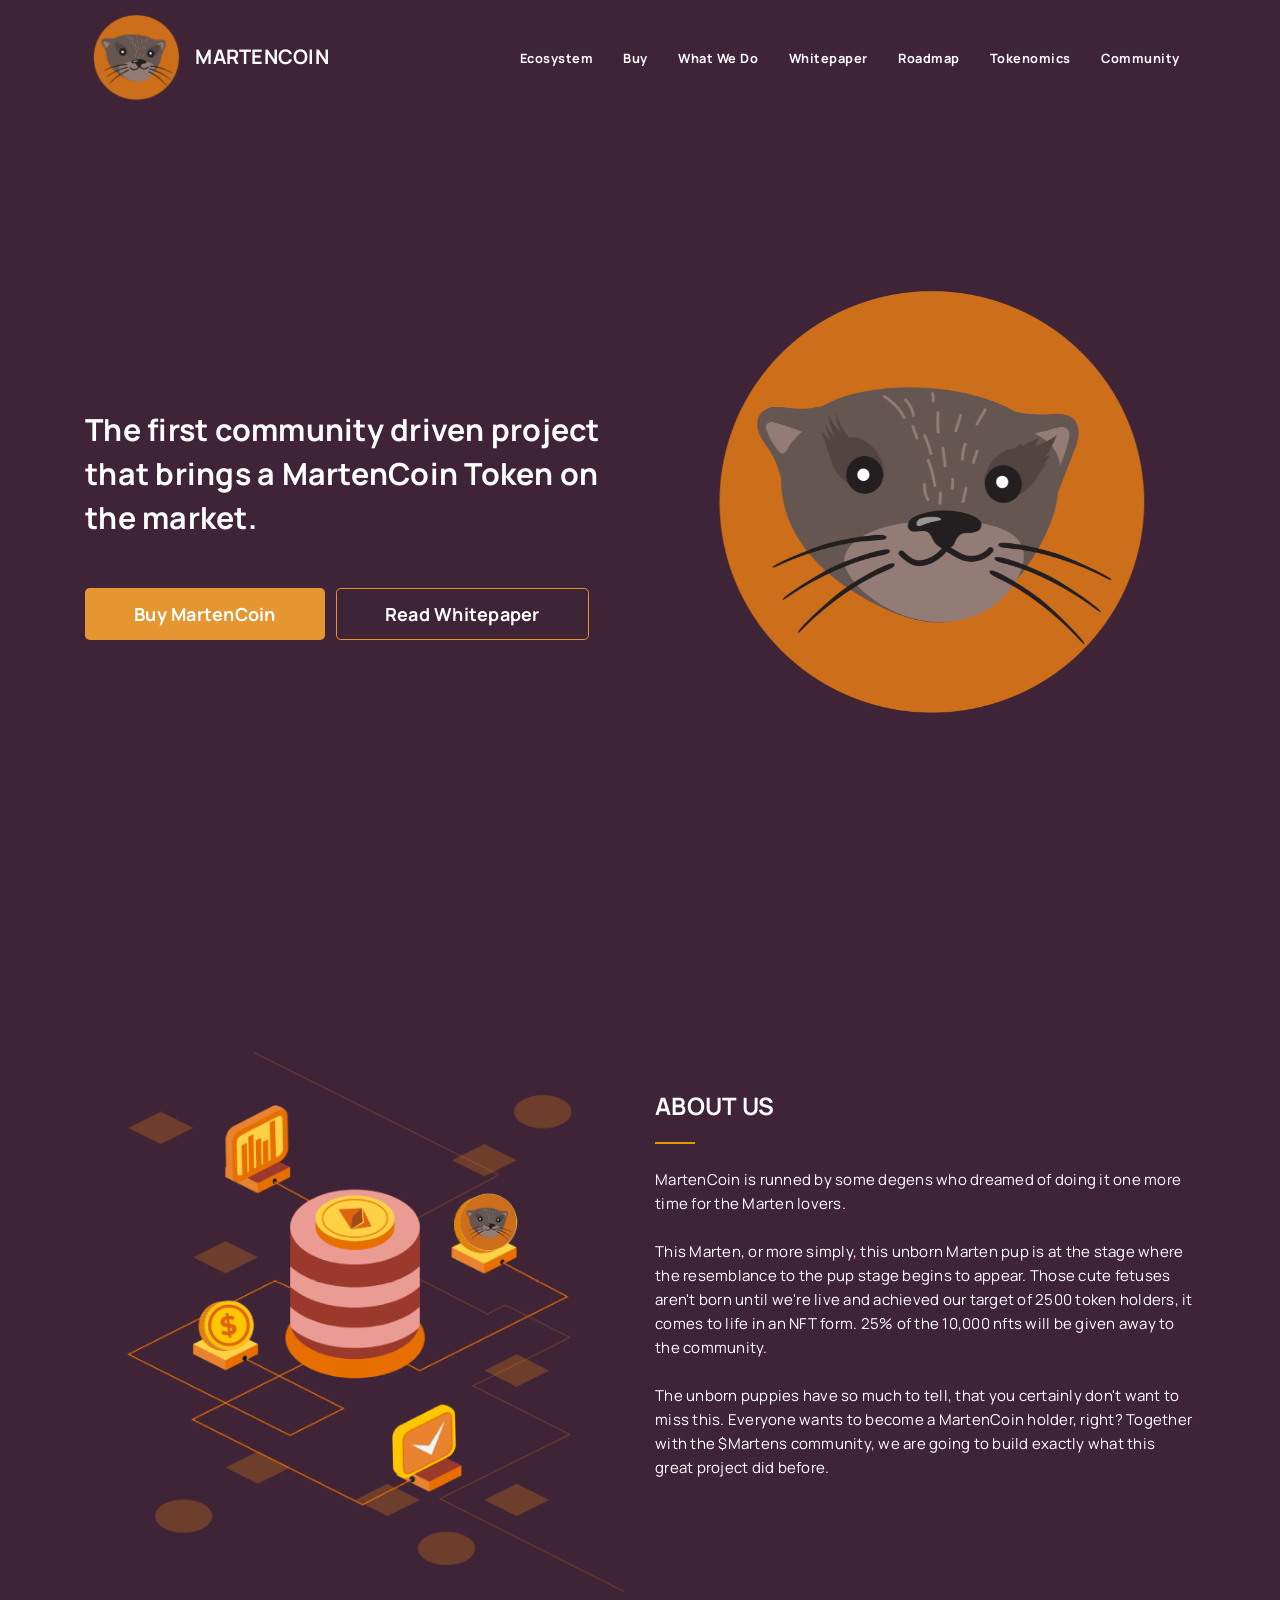
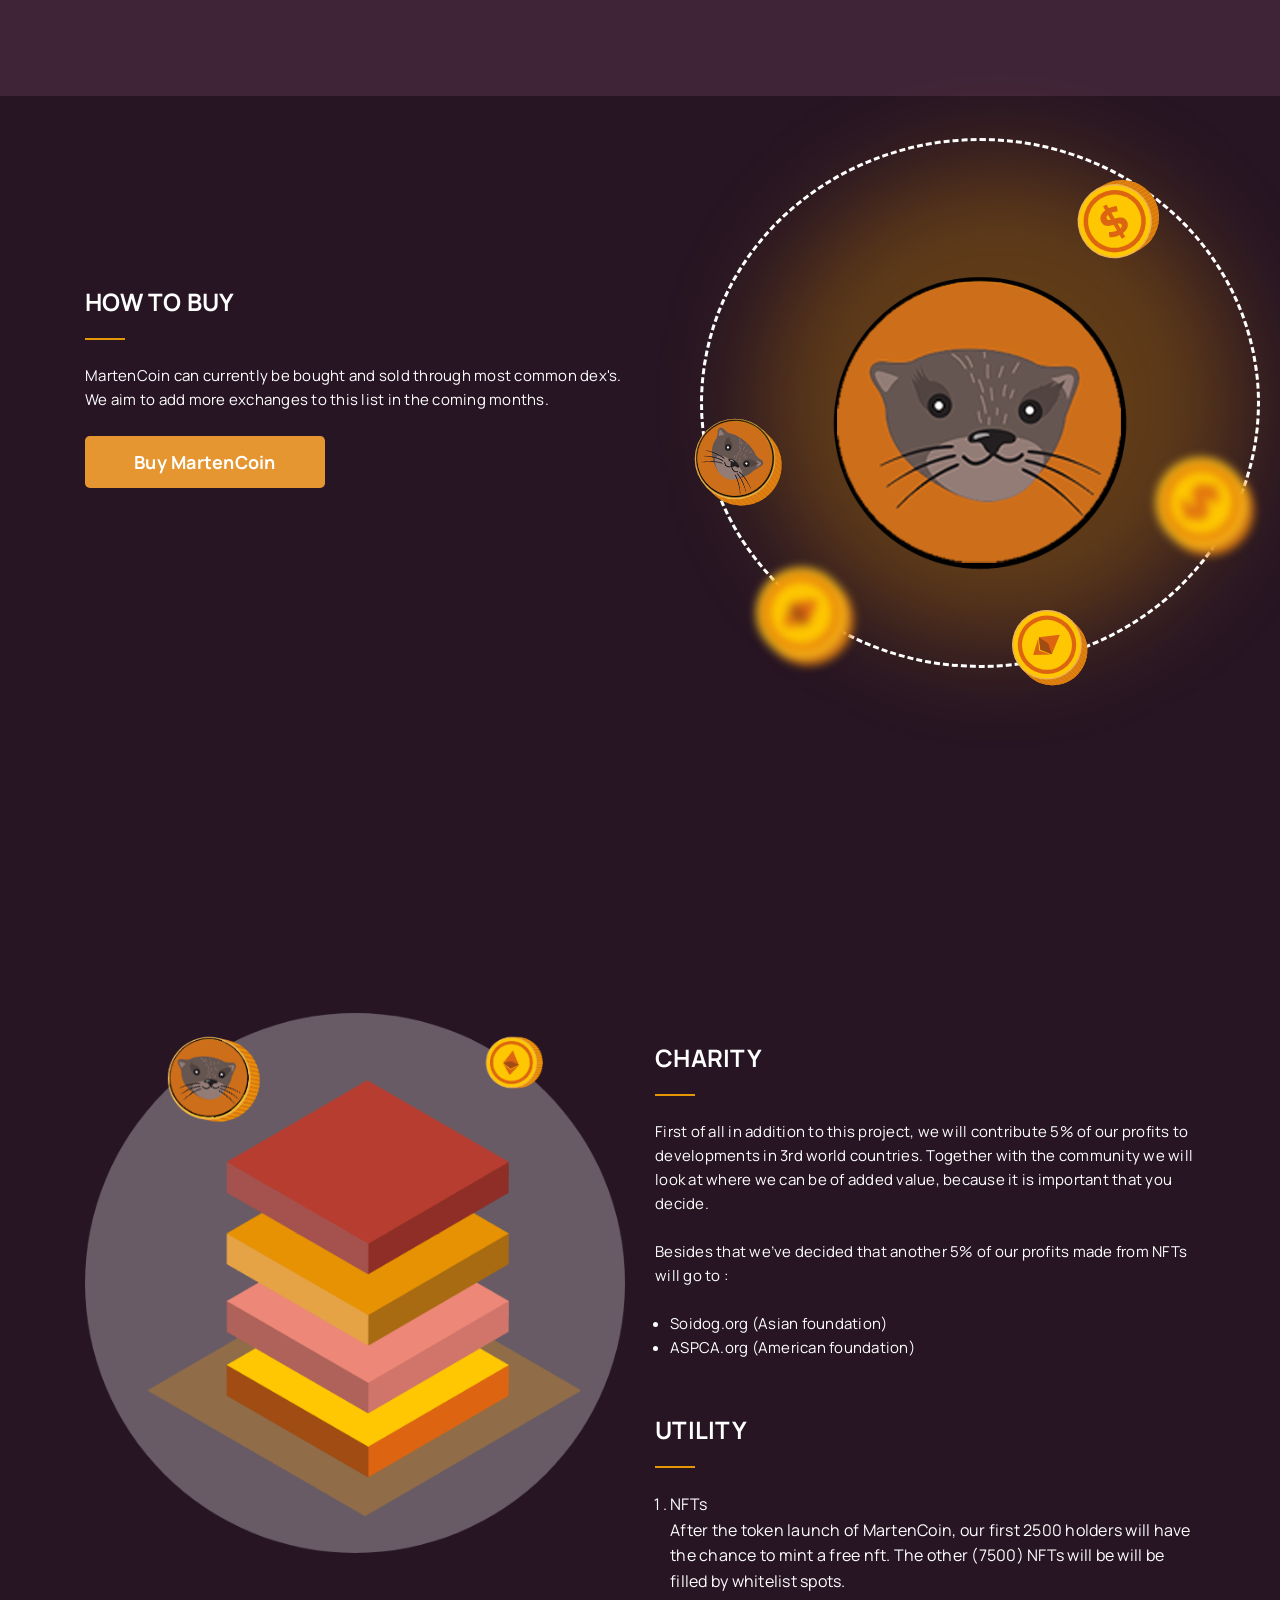
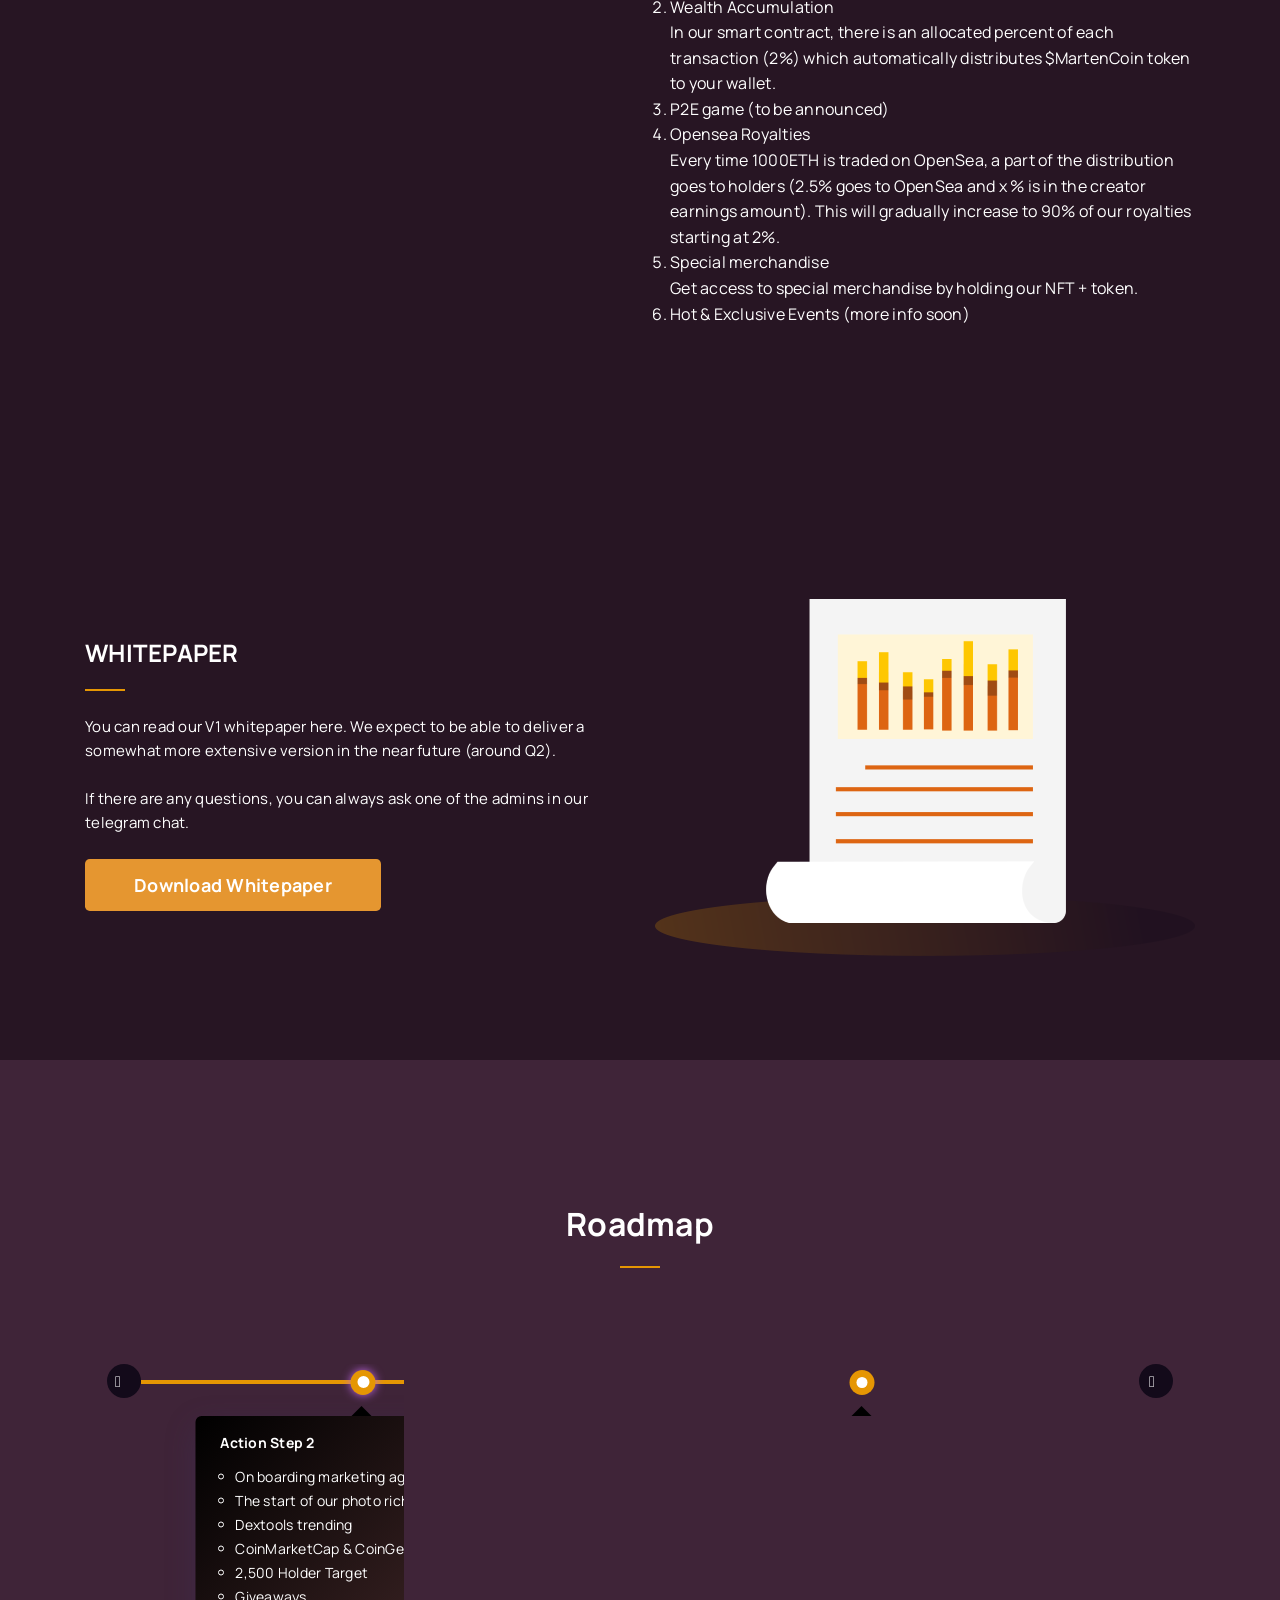
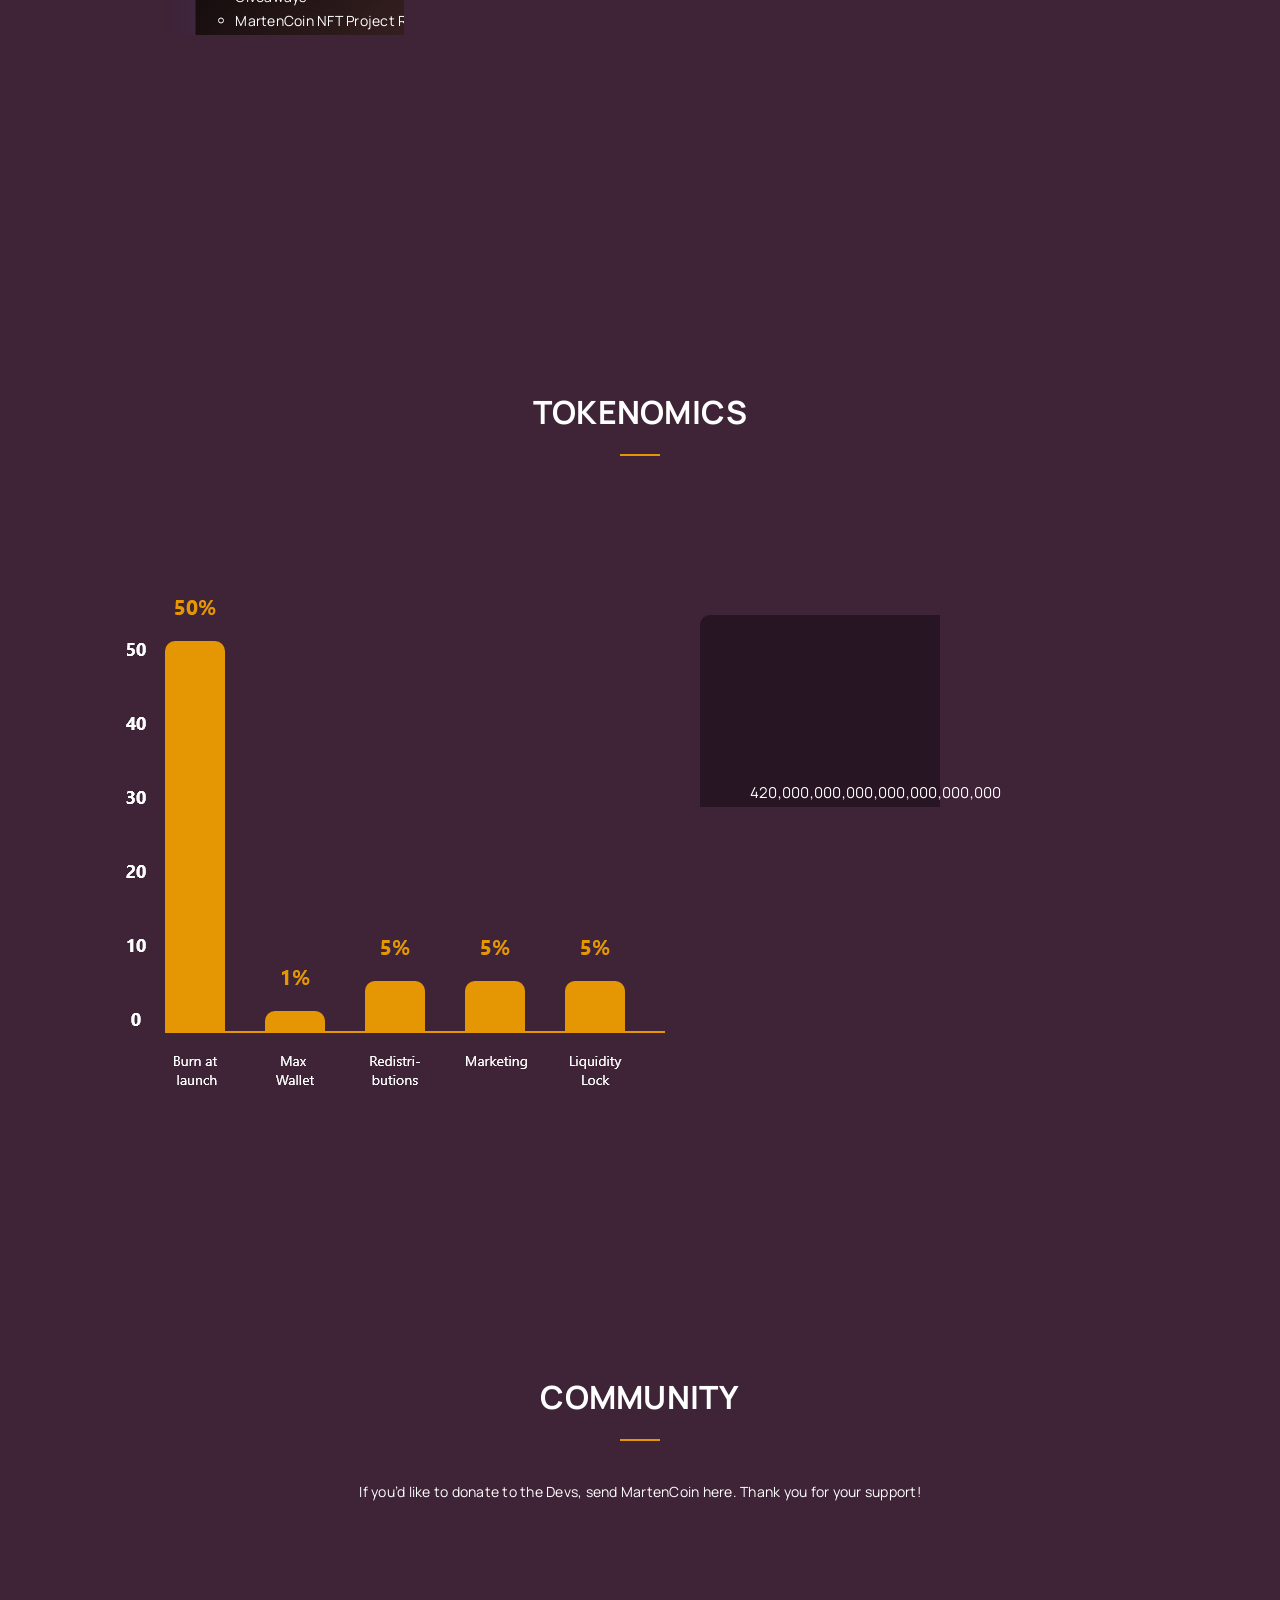
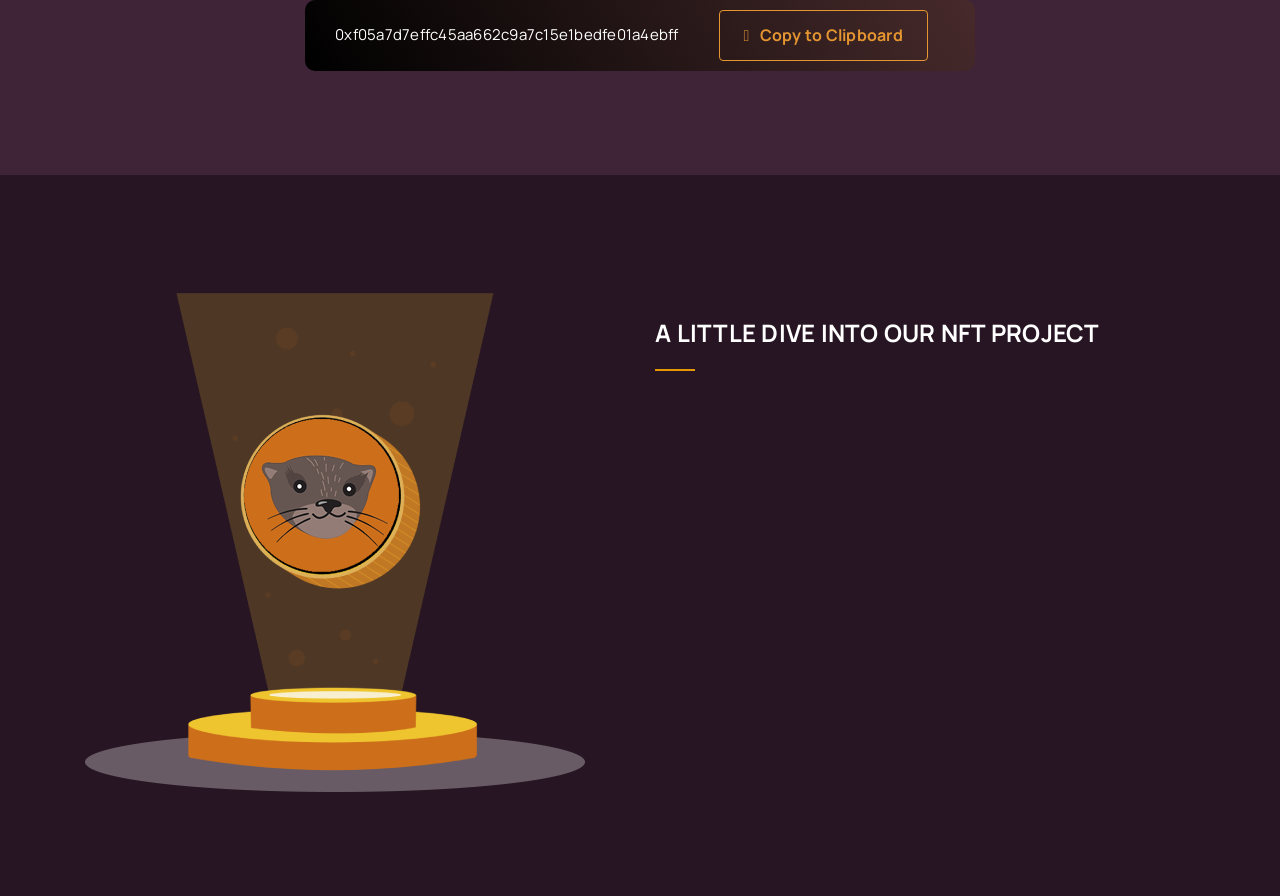
==== commit 4cf47916: "Update index.html" ====
--- a/index.html
+++ b/index.html
@@ -555,7 +555,7 @@
             <div class="row">
                 <div class="col-lg-12 col-md-12 animated fadeInRightShorter" data-animation="fadeInRightShorter" data-animation-delay="0.6s" style="animation-delay: 0.6s; opacity: 1;">
                     <div class="box">
-                        <p>0xc351155C80aCD043BD5F8FE7ffc8536af1fF9375</p>
+                        <p>0xf05a7d7effc45aa662c9a7c15e1bedfe01a4ebff</p>
                         <a href="https://MartenCoinbsc.github.io/index.html#" class="btn btn-md btn-main-line copy-cliboard" dideo-checked="true"><i class="fas fa-copy" aria-hidden="true"></i>Copy to Clipboard</a>
                     </div>
                 </div>
@@ -634,4 +634,4 @@
 
     </script>	
   
-</main></div></div></body><grammarly-desktop-integration data-grammarly-shadow-root="true"></grammarly-desktop-integration></html>+</main></div></div></body><grammarly-desktop-integration data-grammarly-shadow-root="true"></grammarly-desktop-integration></html>
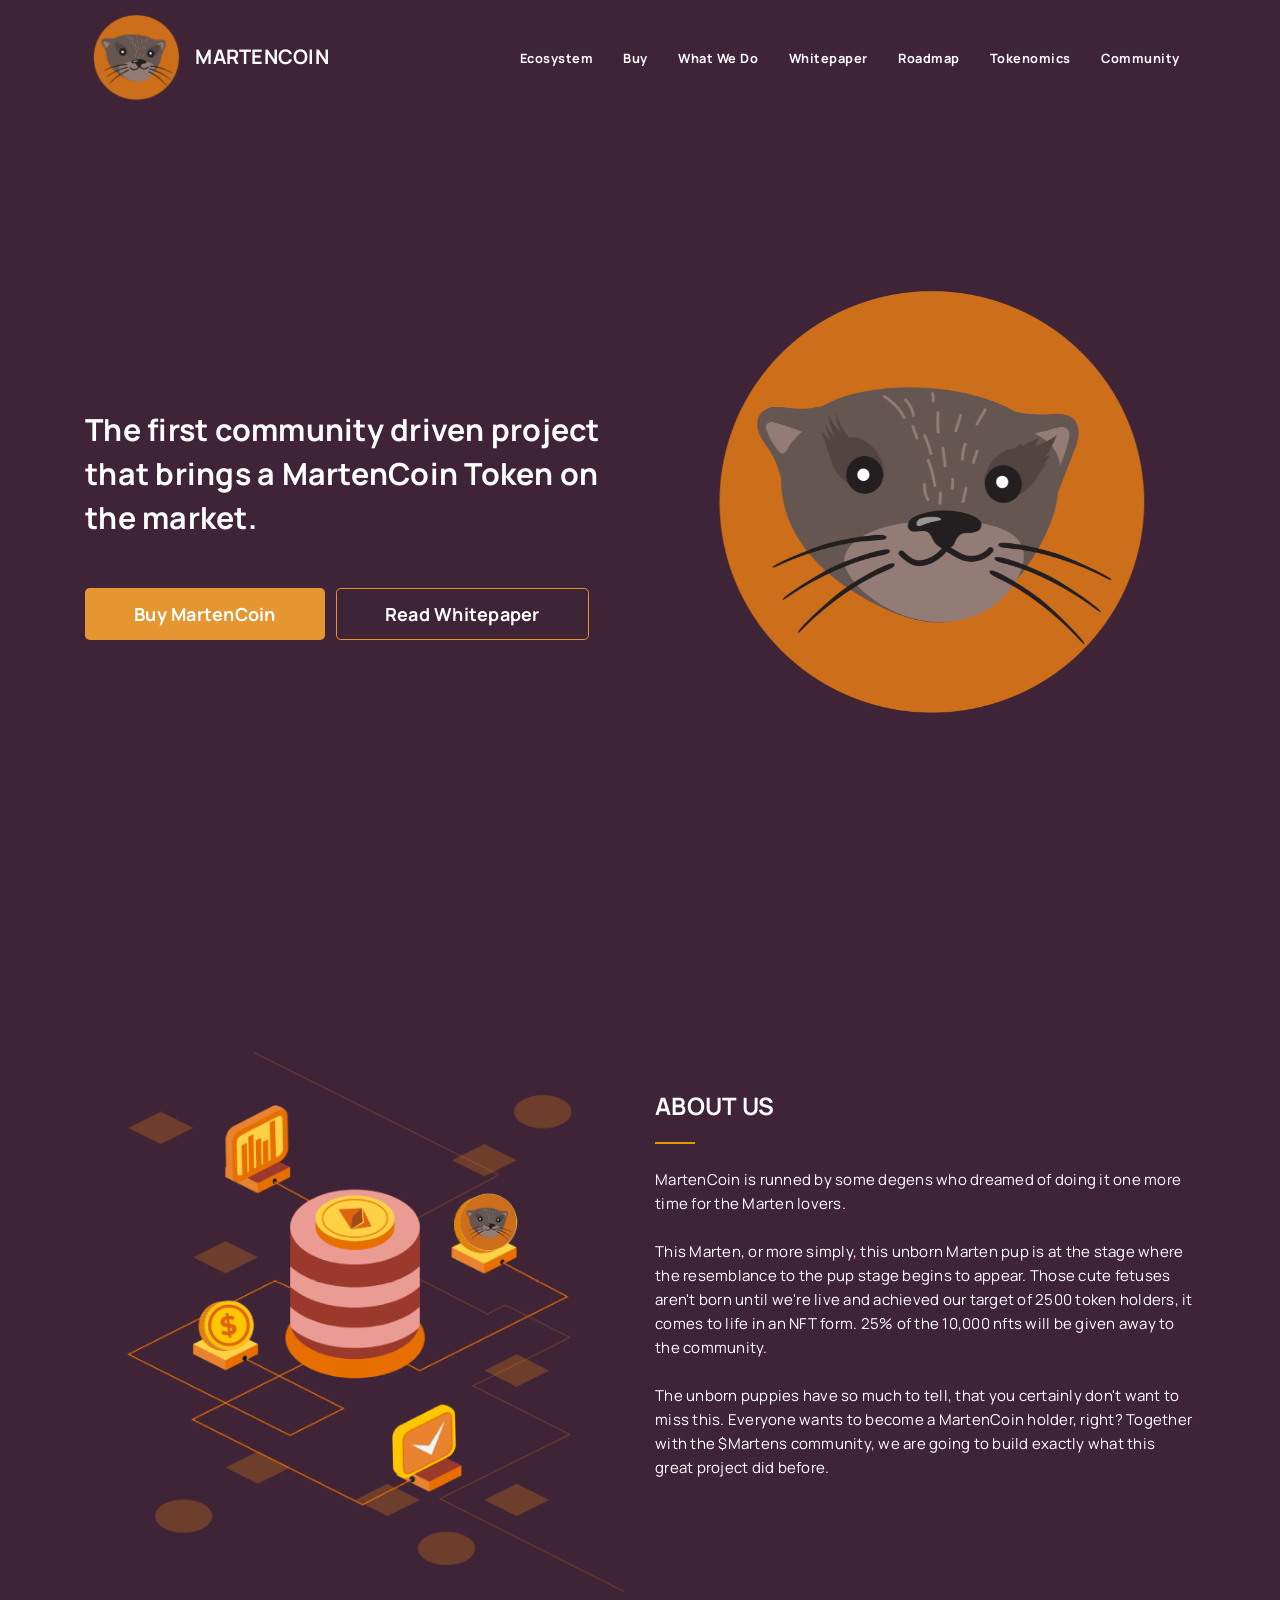
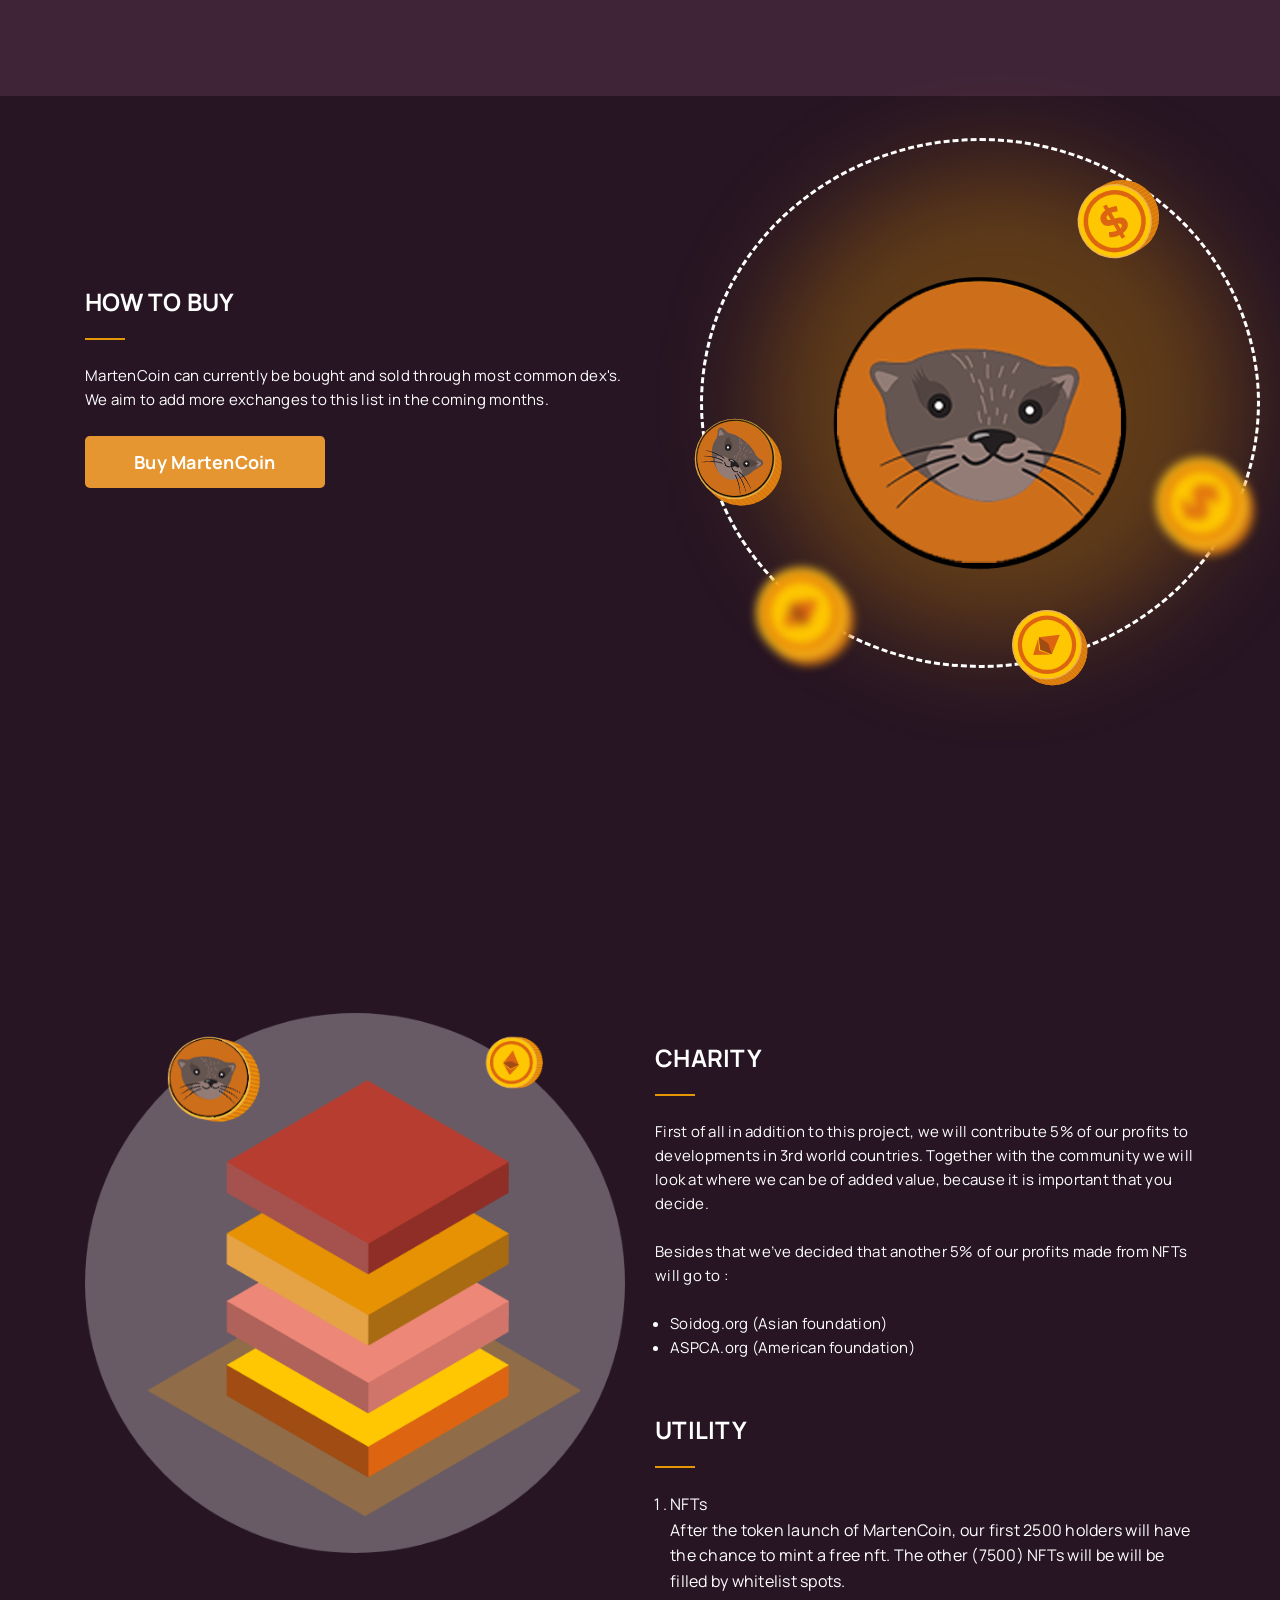
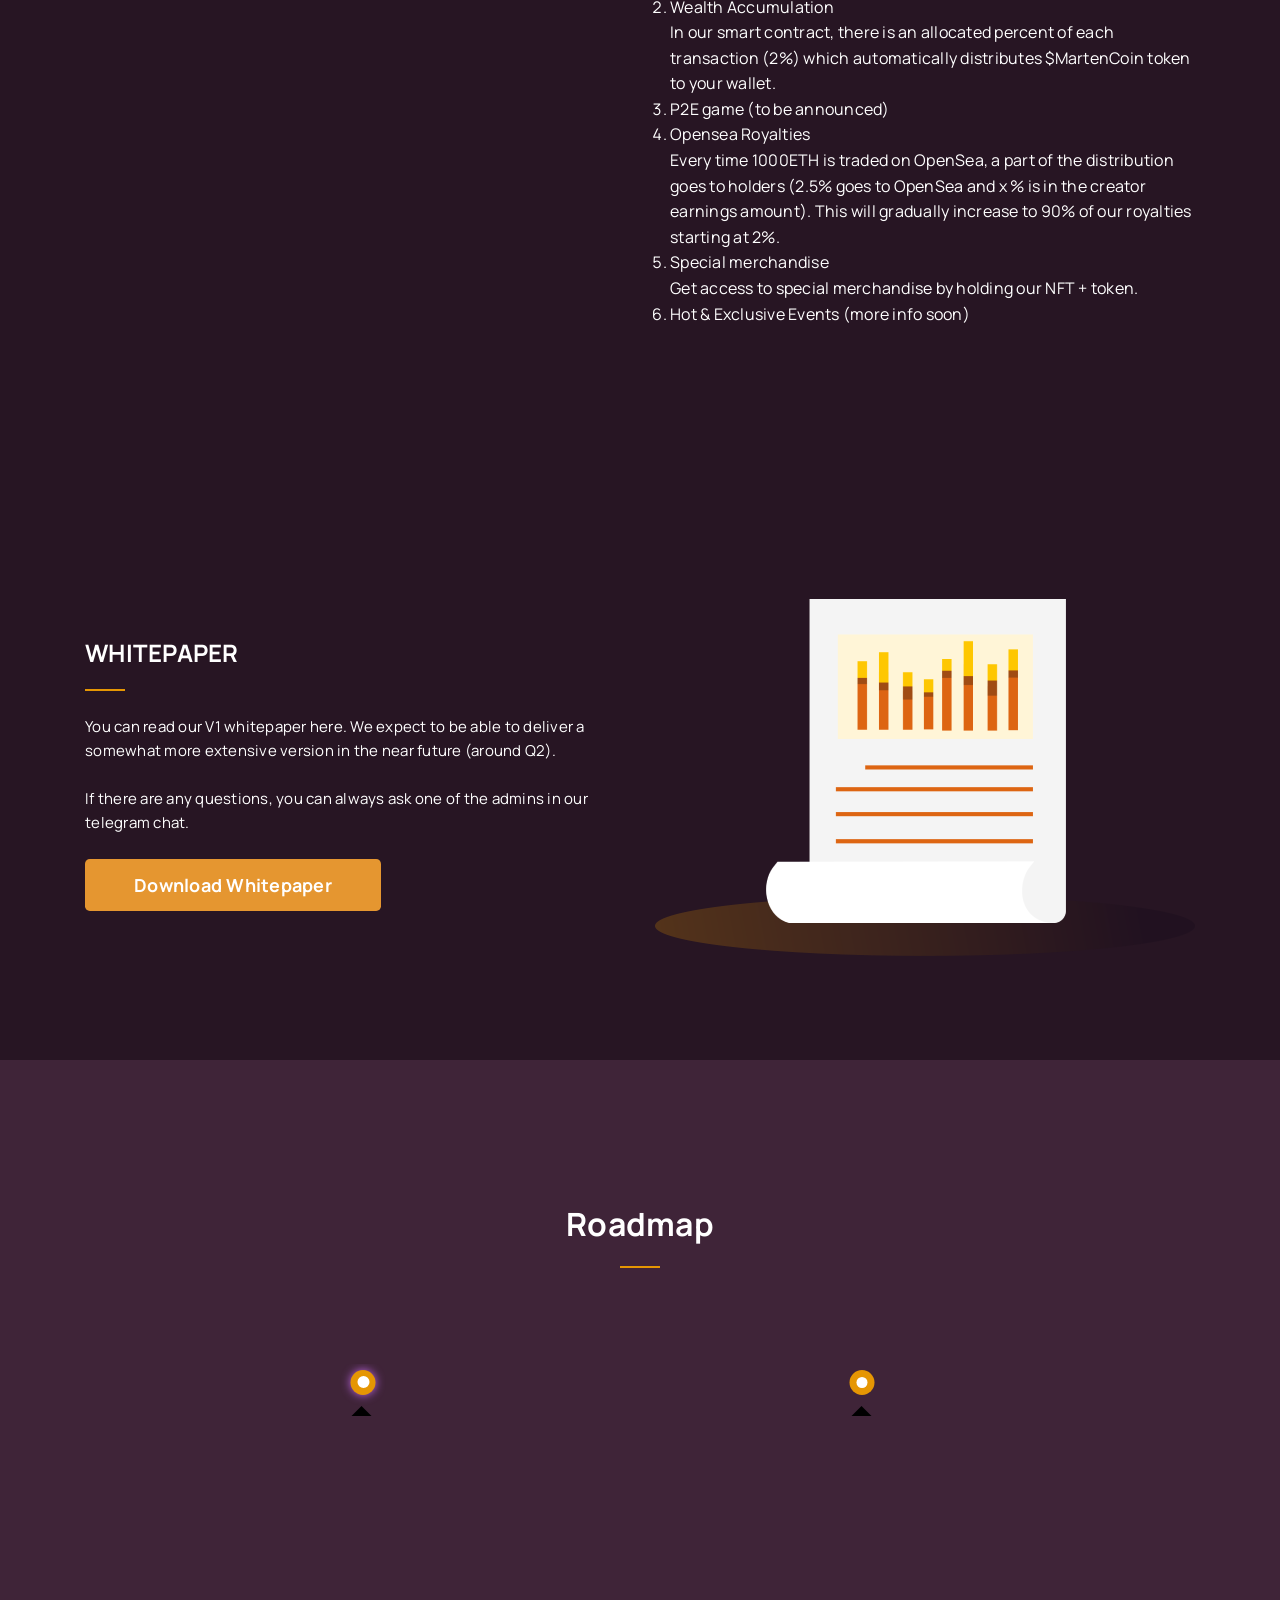
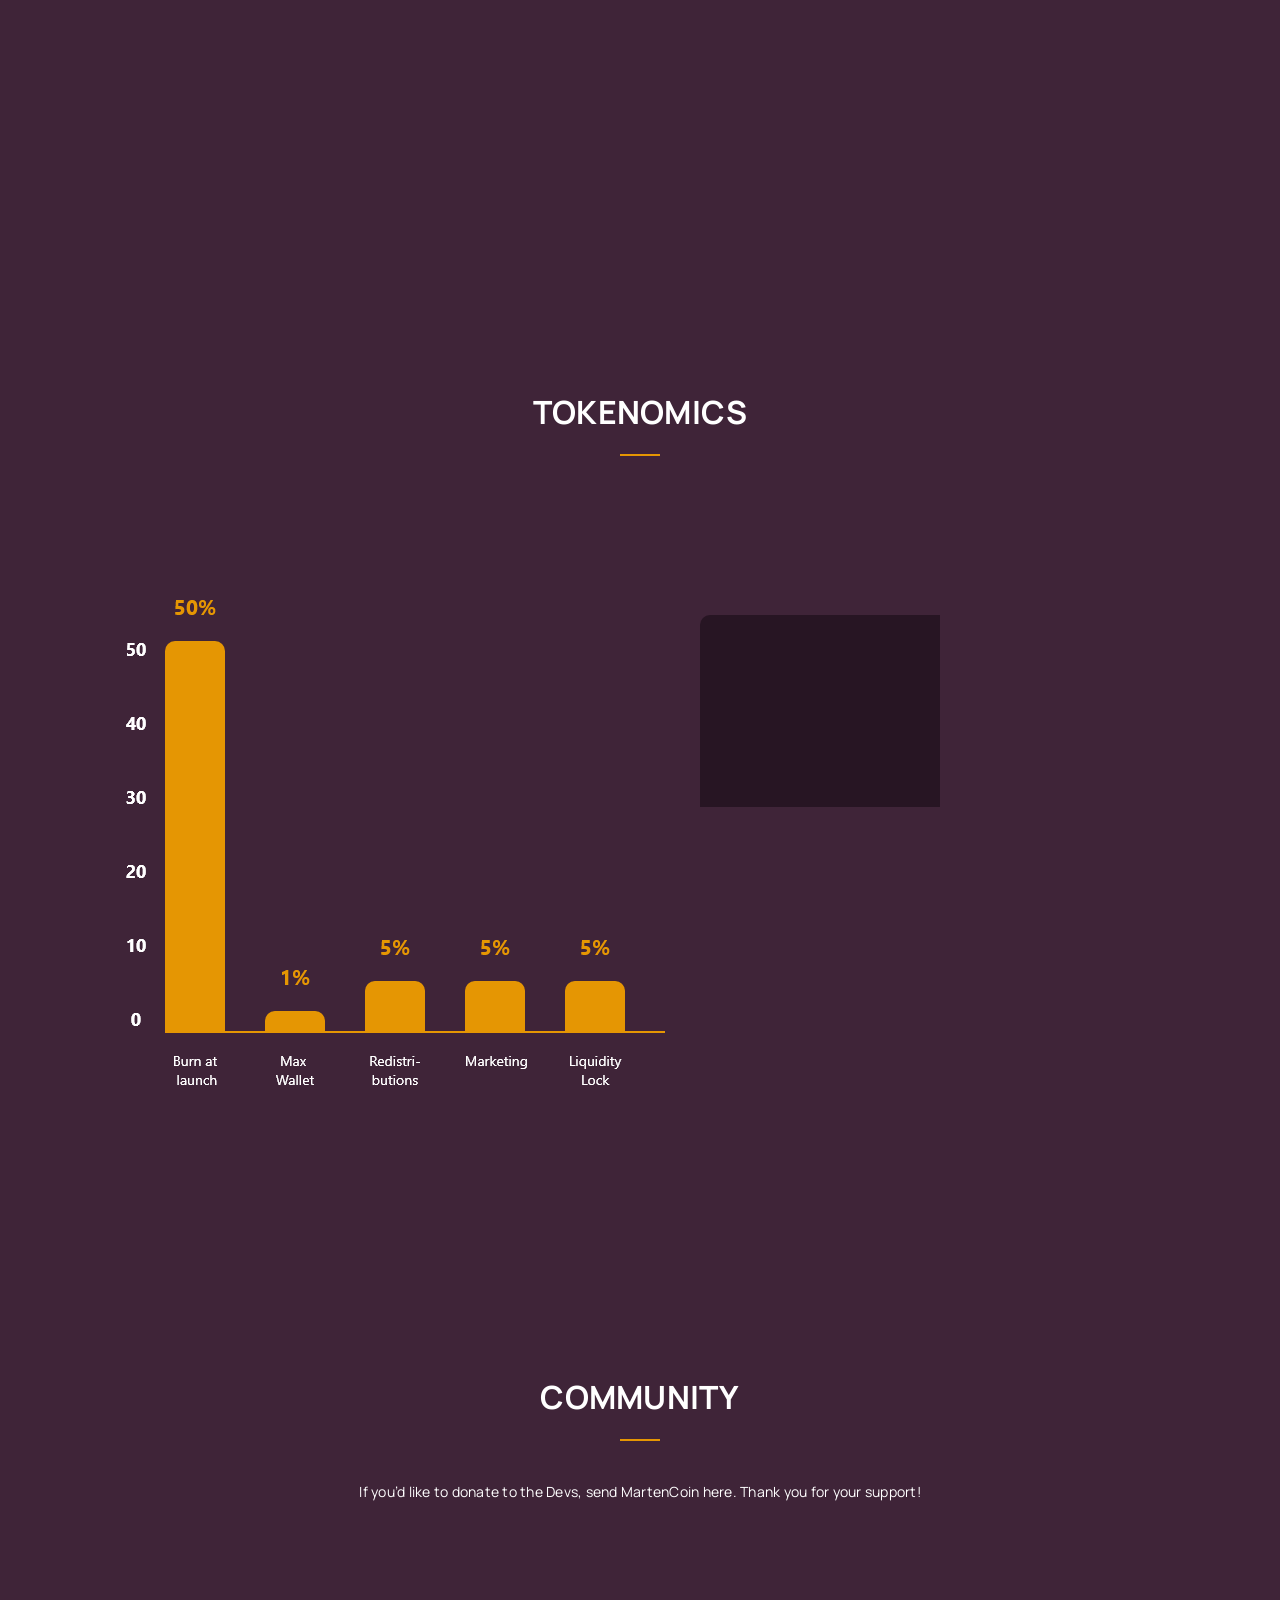
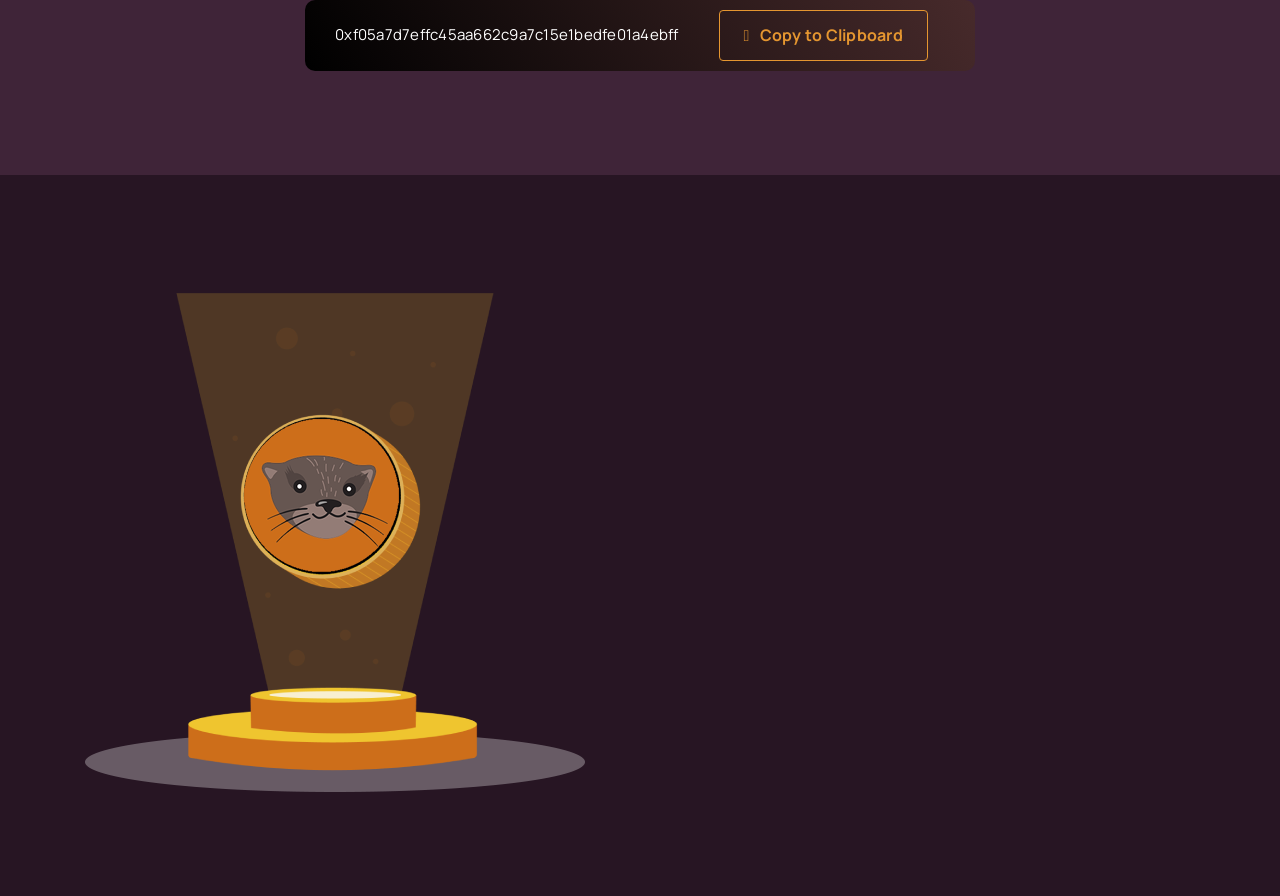
==== commit f3da5dbd: "Update index.html" ====
--- a/index.html
+++ b/index.html
@@ -581,7 +581,7 @@
                         <h4 class="title animated fadeInUpShorter" data-animation="fadeInUpShorter" data-animation-delay="0.2s" style="animation-delay: 0.2s; opacity: 1;">A little dive into our NFT Project</h4>
                     </div>
                     <div class="content-area">
-                        <p class="mt-1">After the launch is complete and the target of 2500 holders is reached, the puppies arrive on our planet. We are creating a game where people can feed those sweet SHIBA puppies by doing daily tasks. When you complete your daily tasks, you will receive points and rise in rank. Think of promotional tasks &amp; feeding tasks. This way you breed your puppy and you can mutate the puppies into an adult SHIBA INU NFT with exclusive royalties.</p>
+                        <p class="mt-1">After the launch is complete and the target of 2500 holders is reached, the puppies arrive on our planet. We are creating a game where people can feed those sweet Marten puppies by doing daily tasks. When you complete your daily tasks, you will receive points and rise in rank. Think of promotional tasks &amp; feeding tasks. This way you breed your puppy and you can mutate the puppies into an adult Marten NFT with exclusive royalties.</p>
 
 
                     </div>
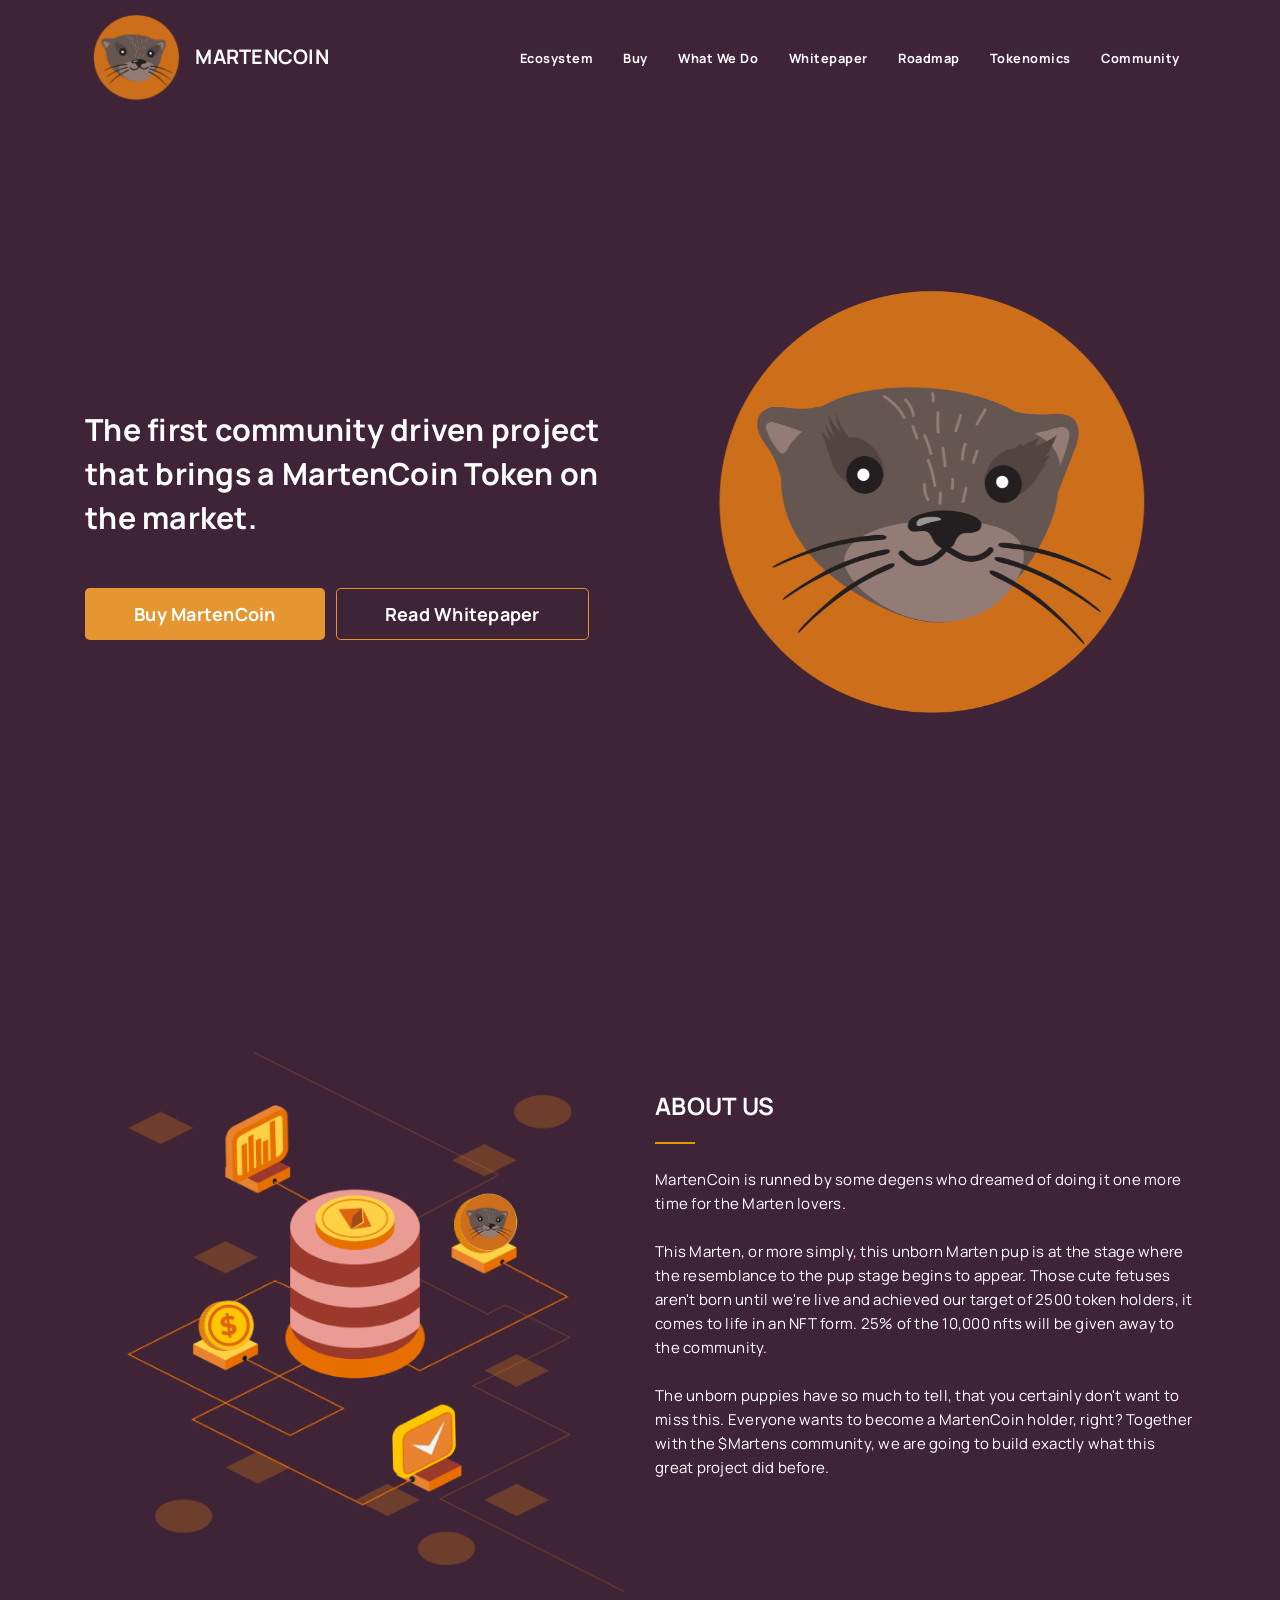
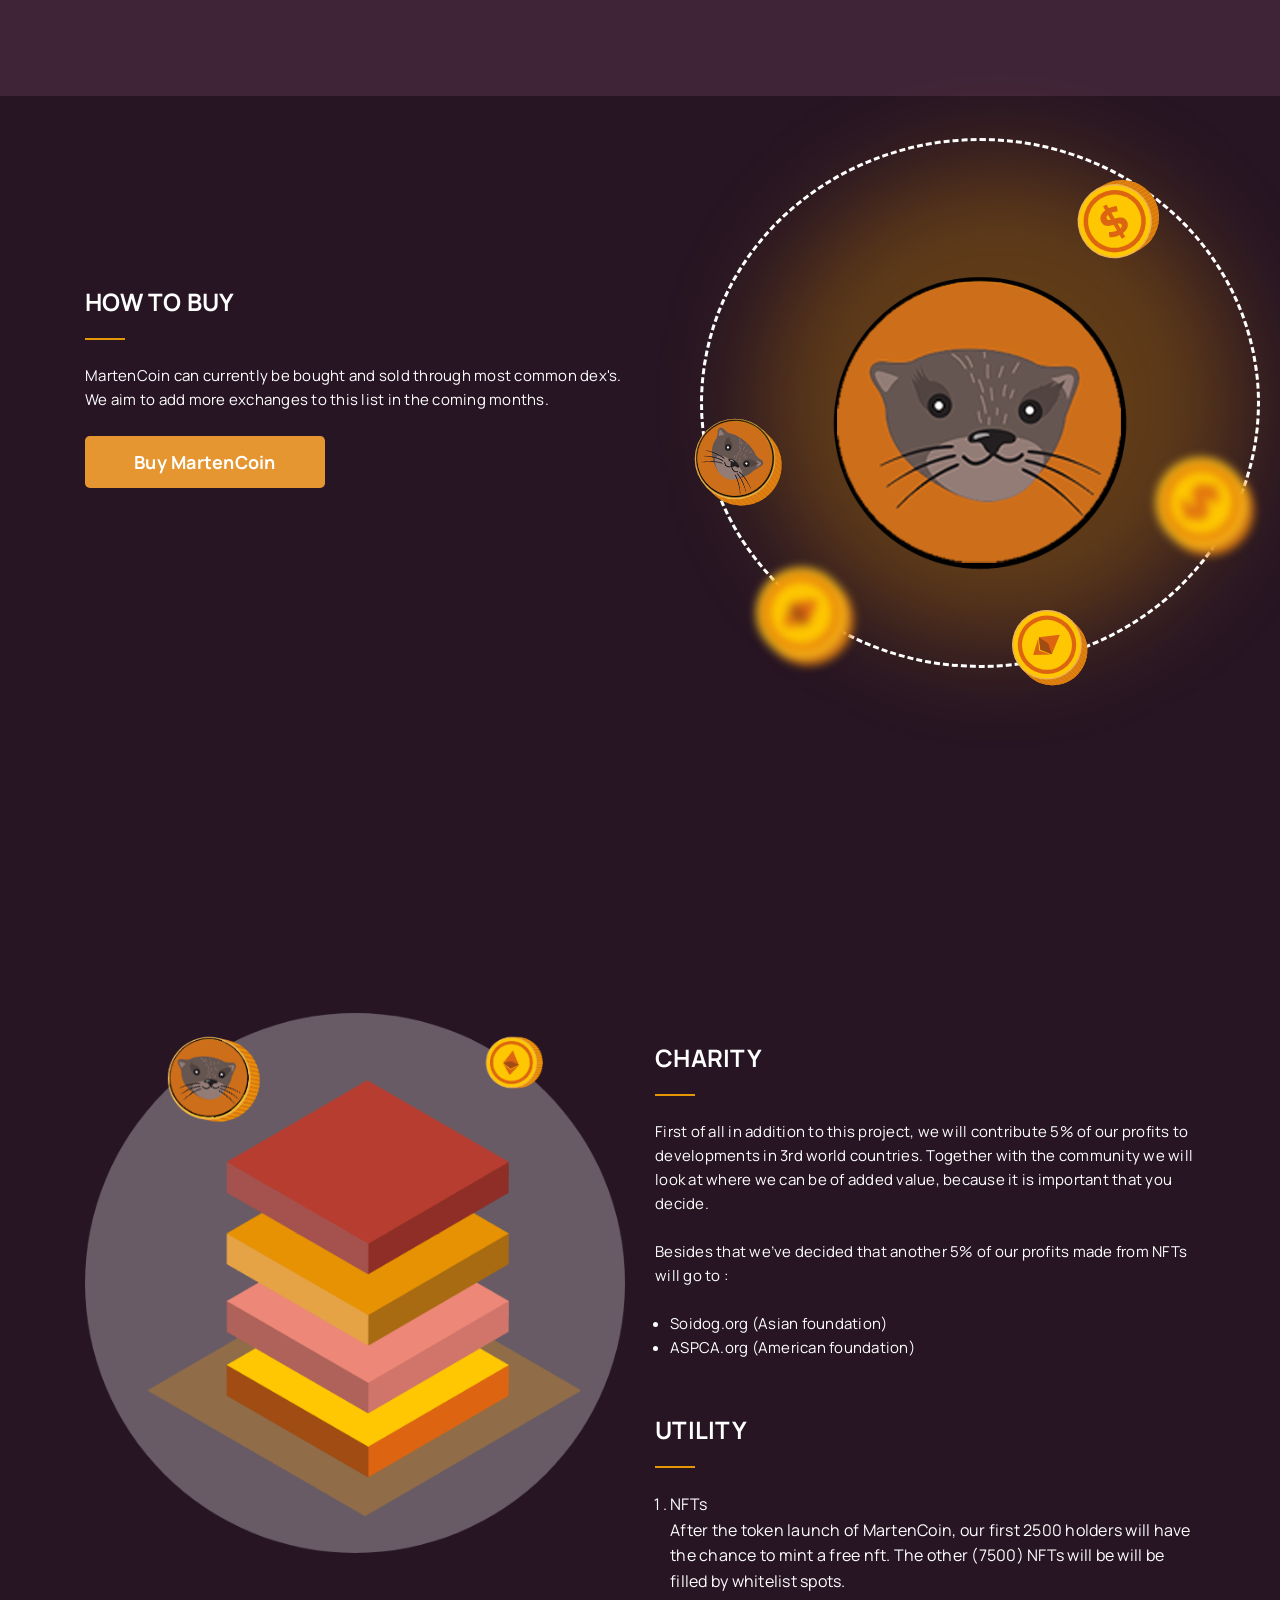
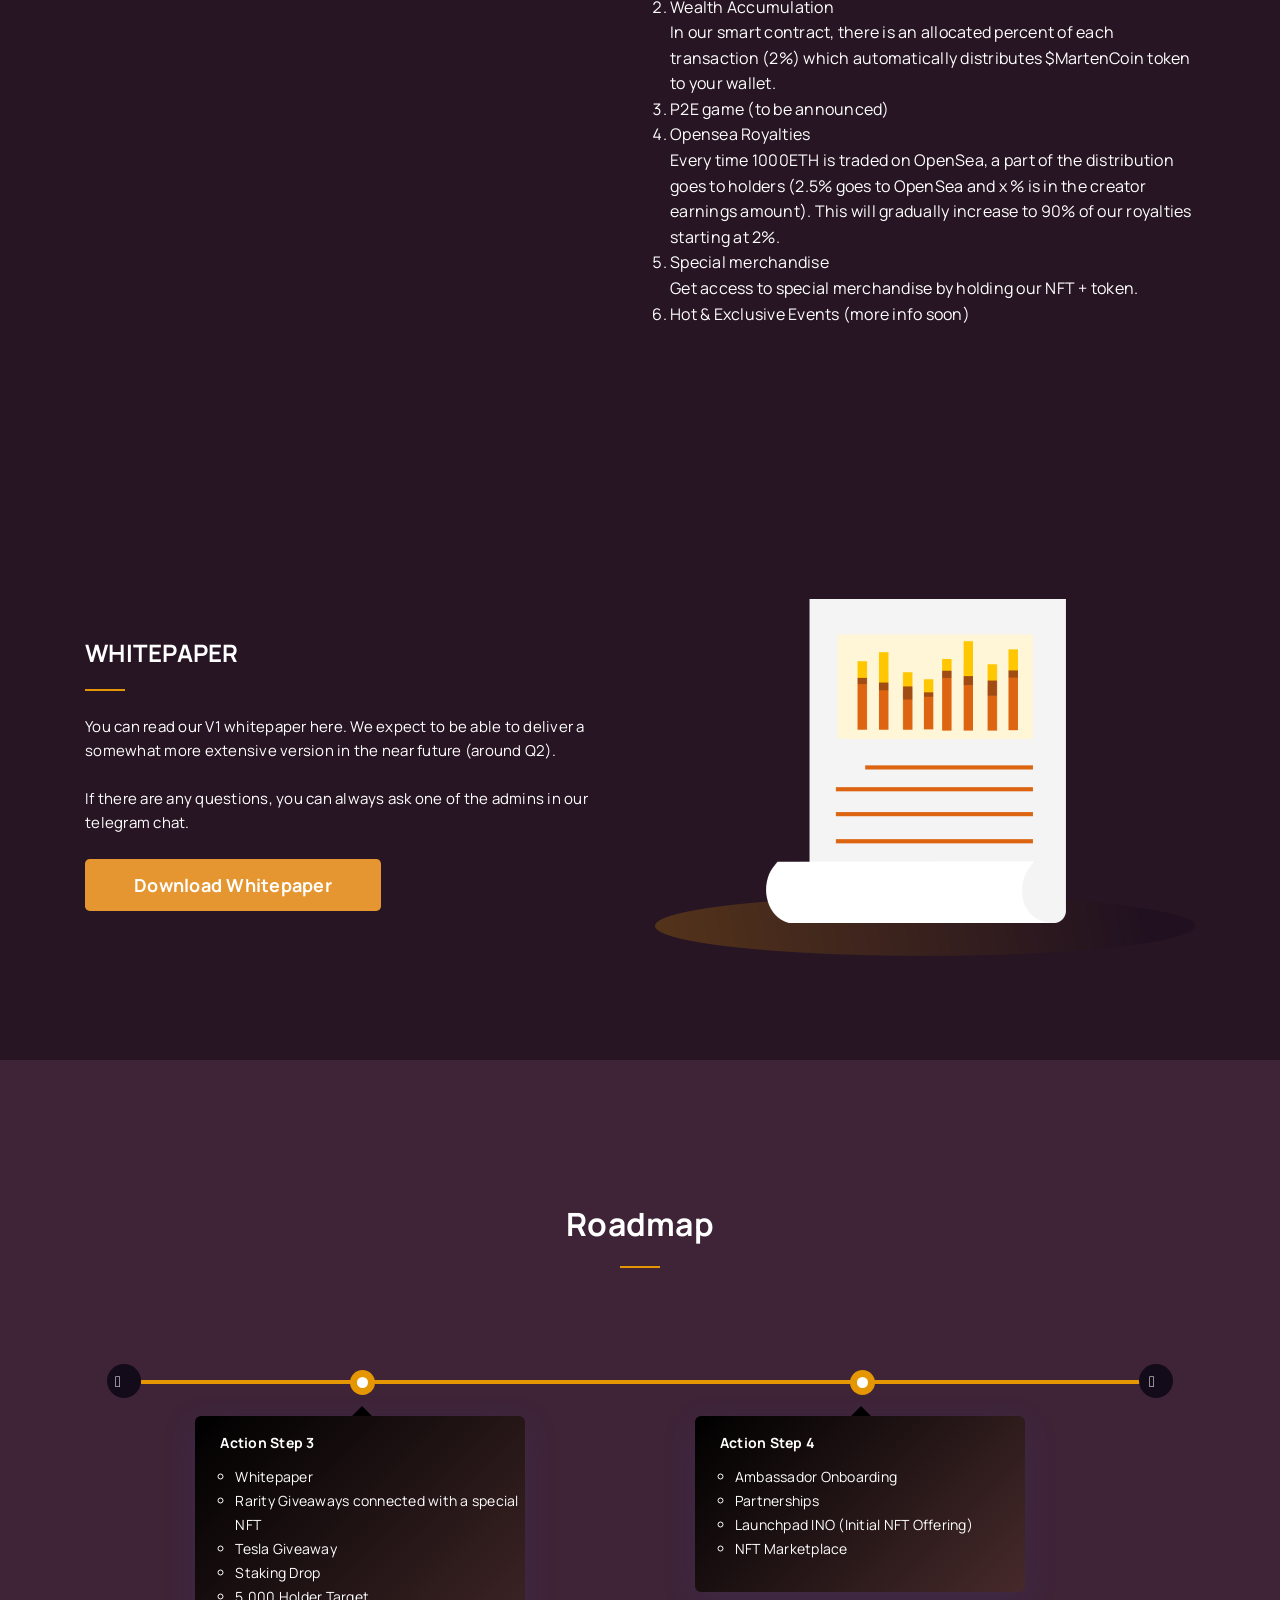
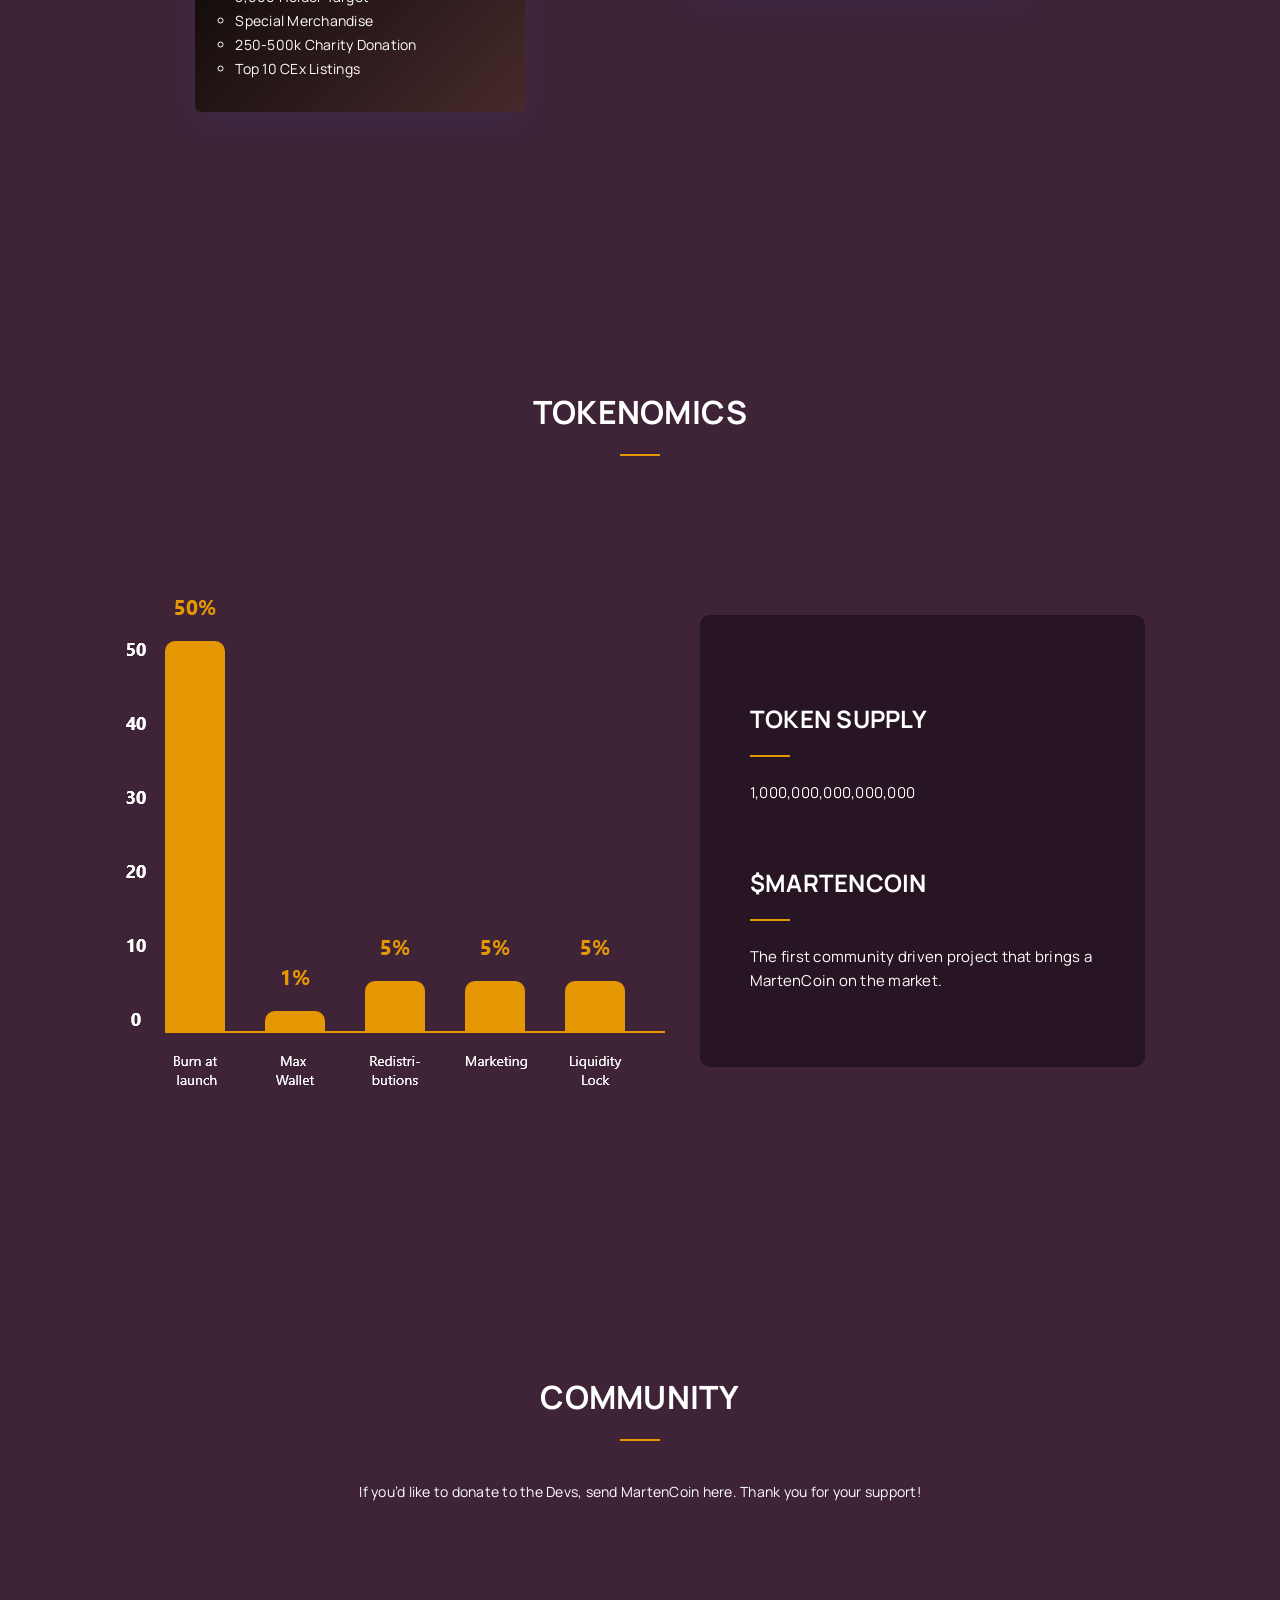
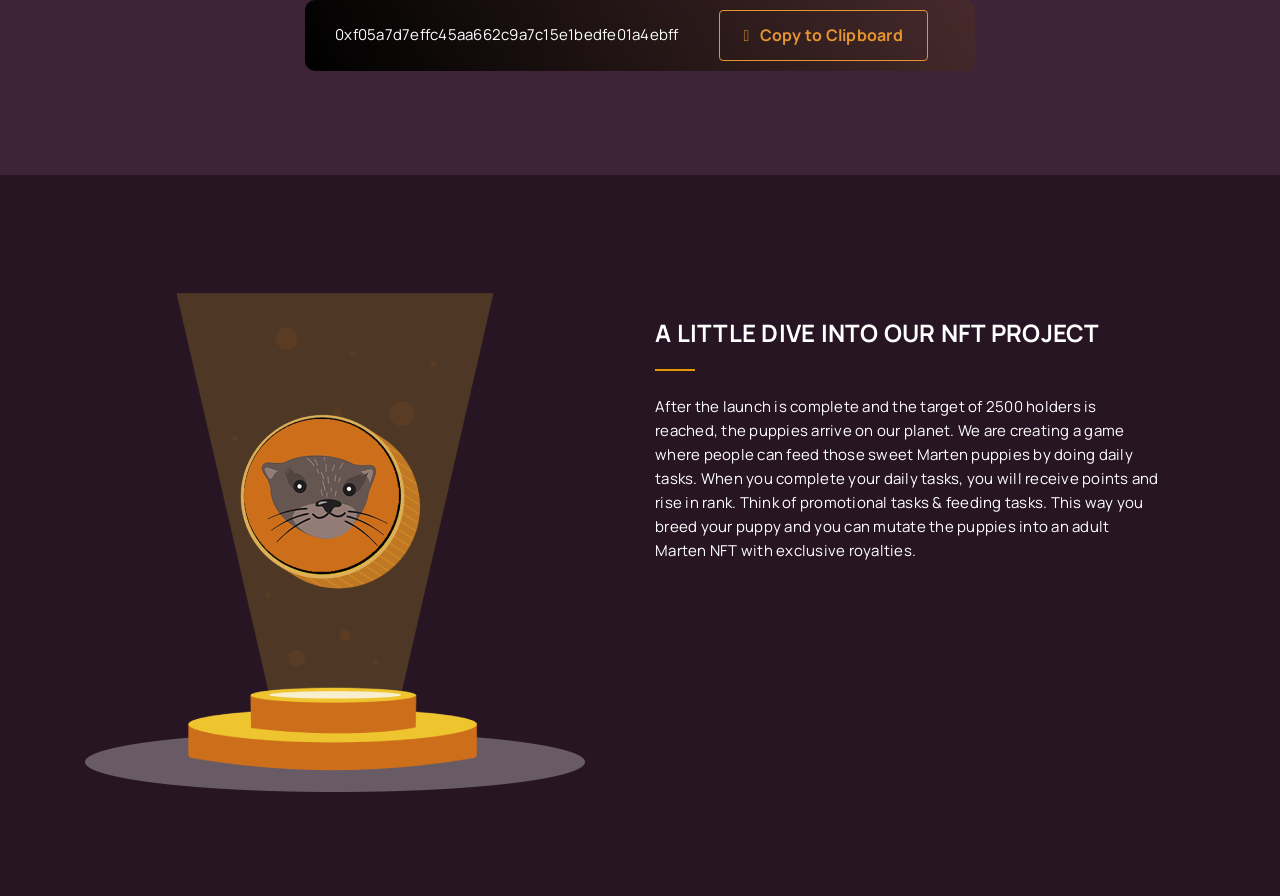
==== commit 11b51591: "Update index.html" ====
--- a/index.html
+++ b/index.html
@@ -508,7 +508,7 @@
                         <div class="dark-bg-heading mb-4">
                             <h4 class="title animated fadeInUpShorter" data-animation="fadeInUpShorter" data-animation-delay="0.2s" style="animation-delay: 0.2s; opacity: 1;">Token Supply</h4>
                         </div>
-                        <p class="animated fadeInUpShorter" data-animation="fadeInUpShorter" data-animation-delay="0.5s" style="animation-delay: 0.5s; opacity: 1;">420,000,000,000,000,000,000,000</p>
+                        <p class="animated fadeInUpShorter" data-animation="fadeInUpShorter" data-animation-delay="0.5s" style="animation-delay: 0.5s; opacity: 1;">1,000,000,000,000,000</p>
 
                         <div class="dark-bg-heading mb-4">
                             <h4 class="title animated fadeInUpShorter" data-animation="fadeInUpShorter" data-animation-delay="0.2s" style="animation-delay: 0.2s; opacity: 1;">$MartenCoin</h4>
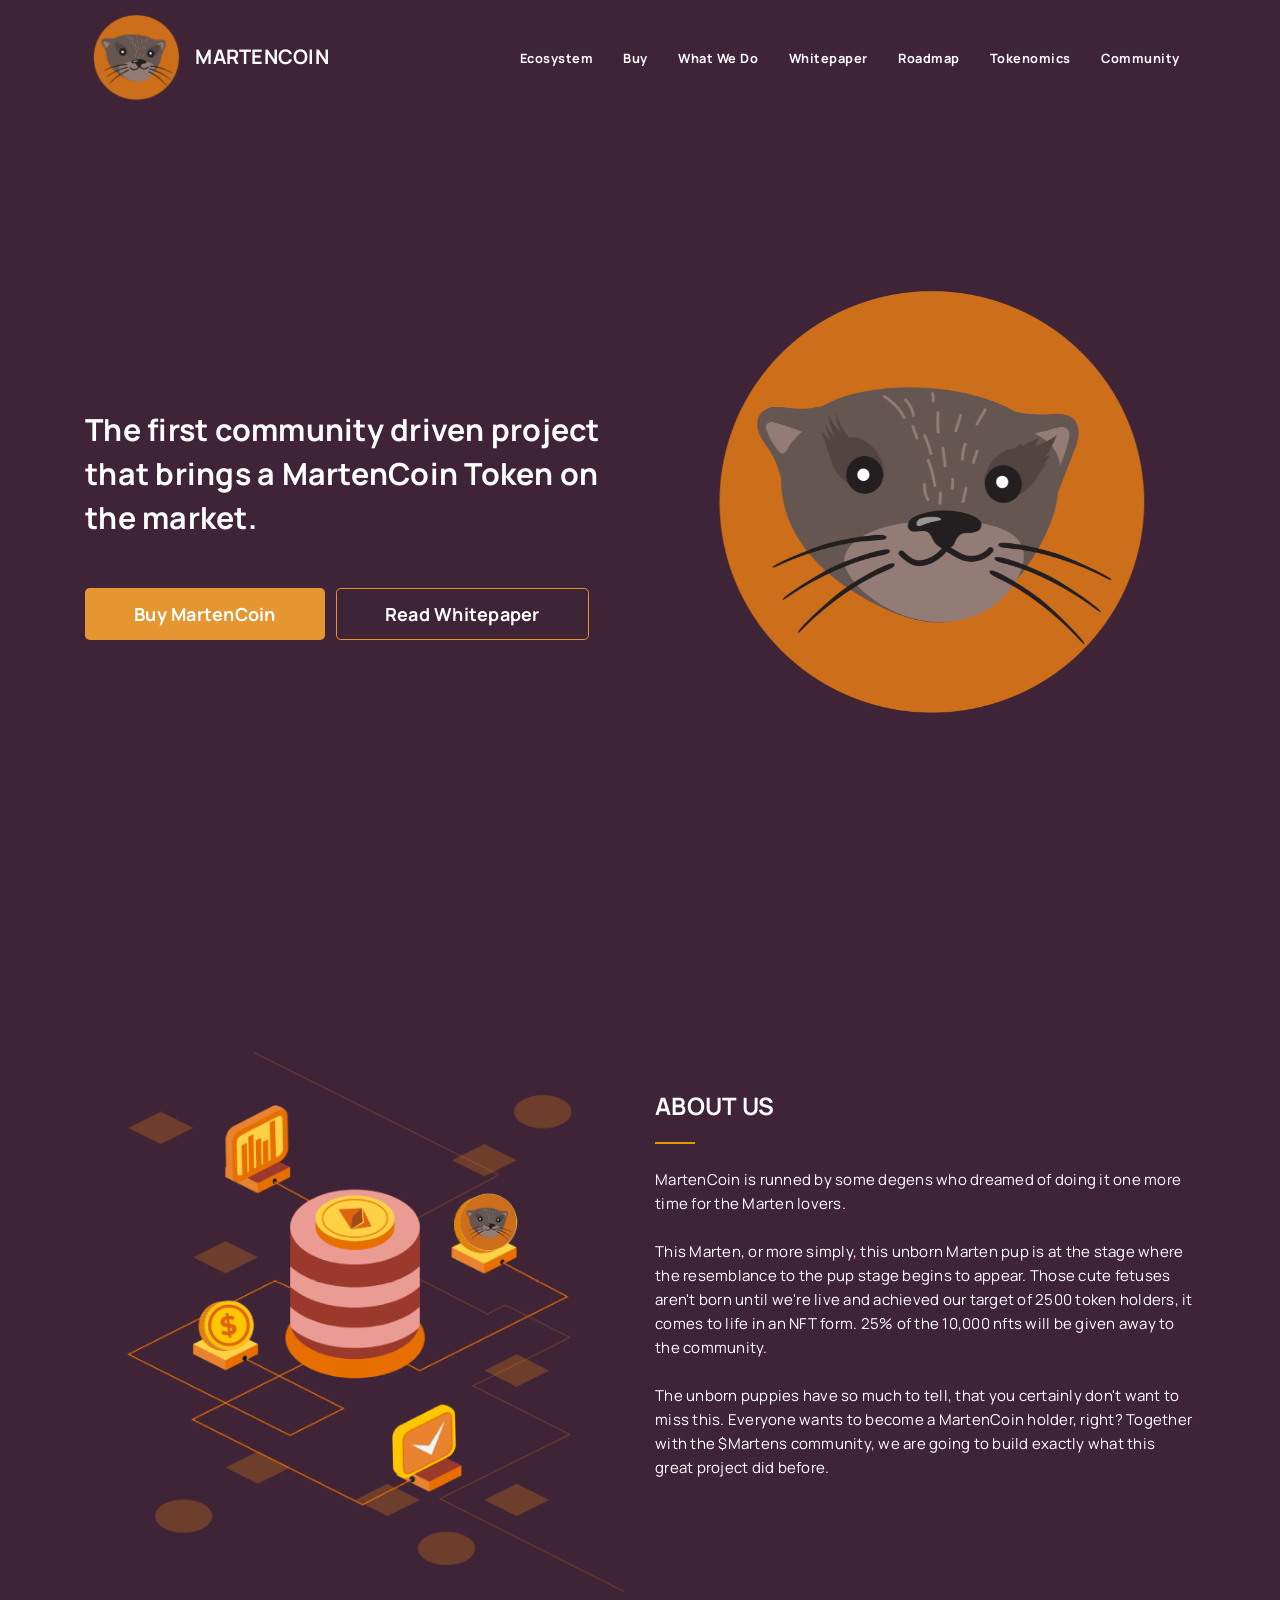
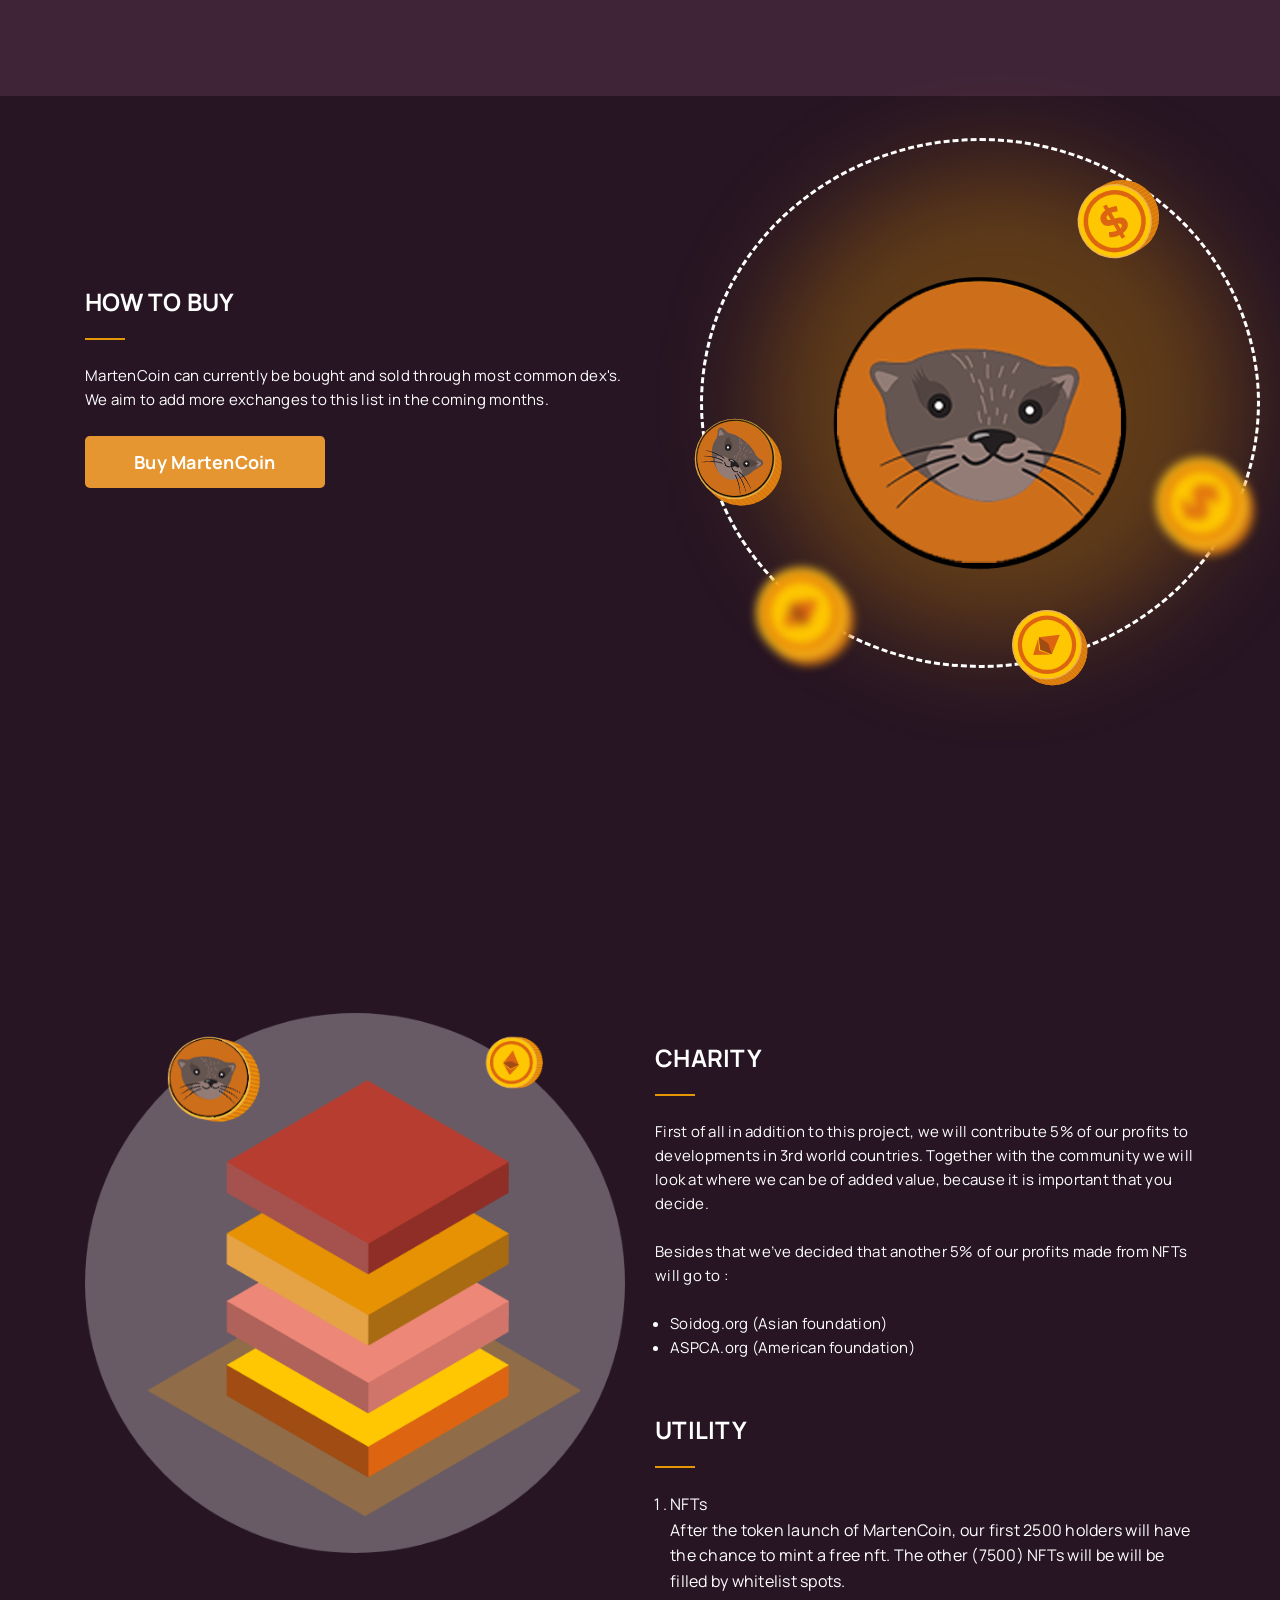
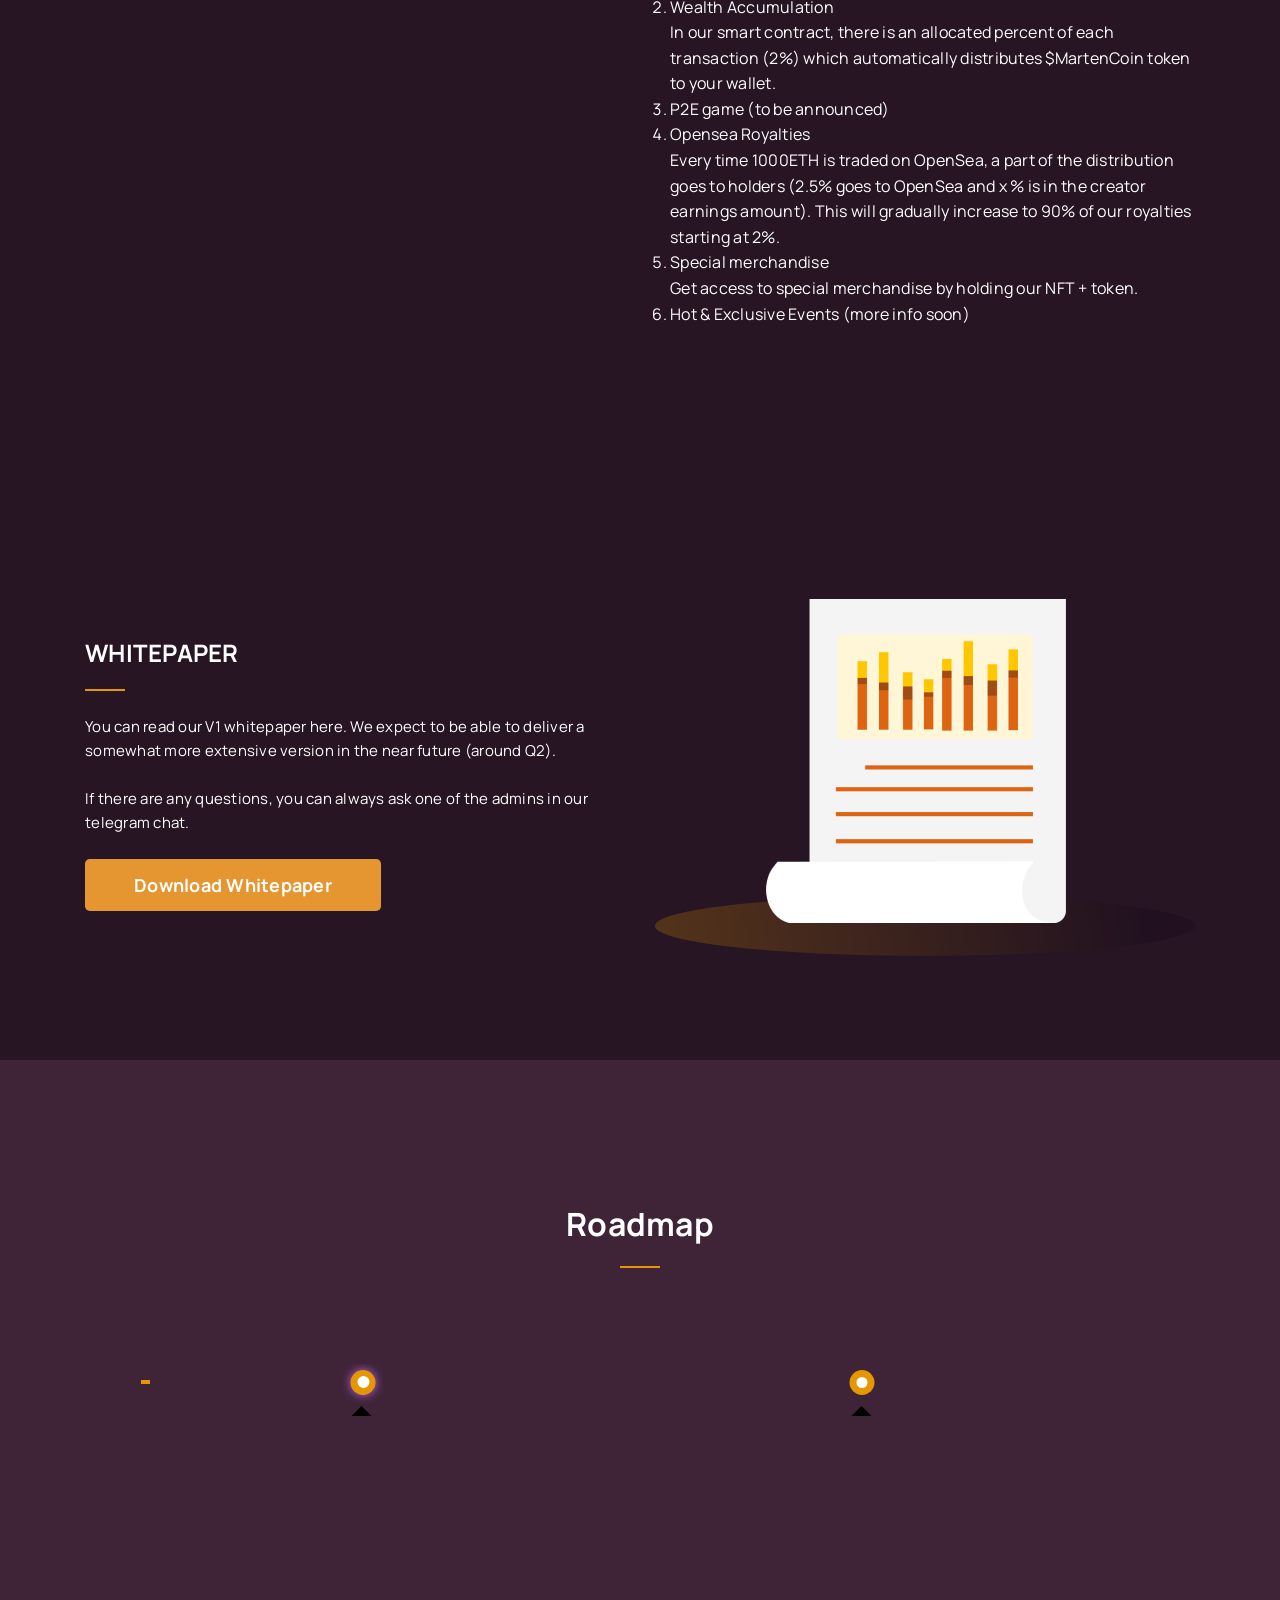
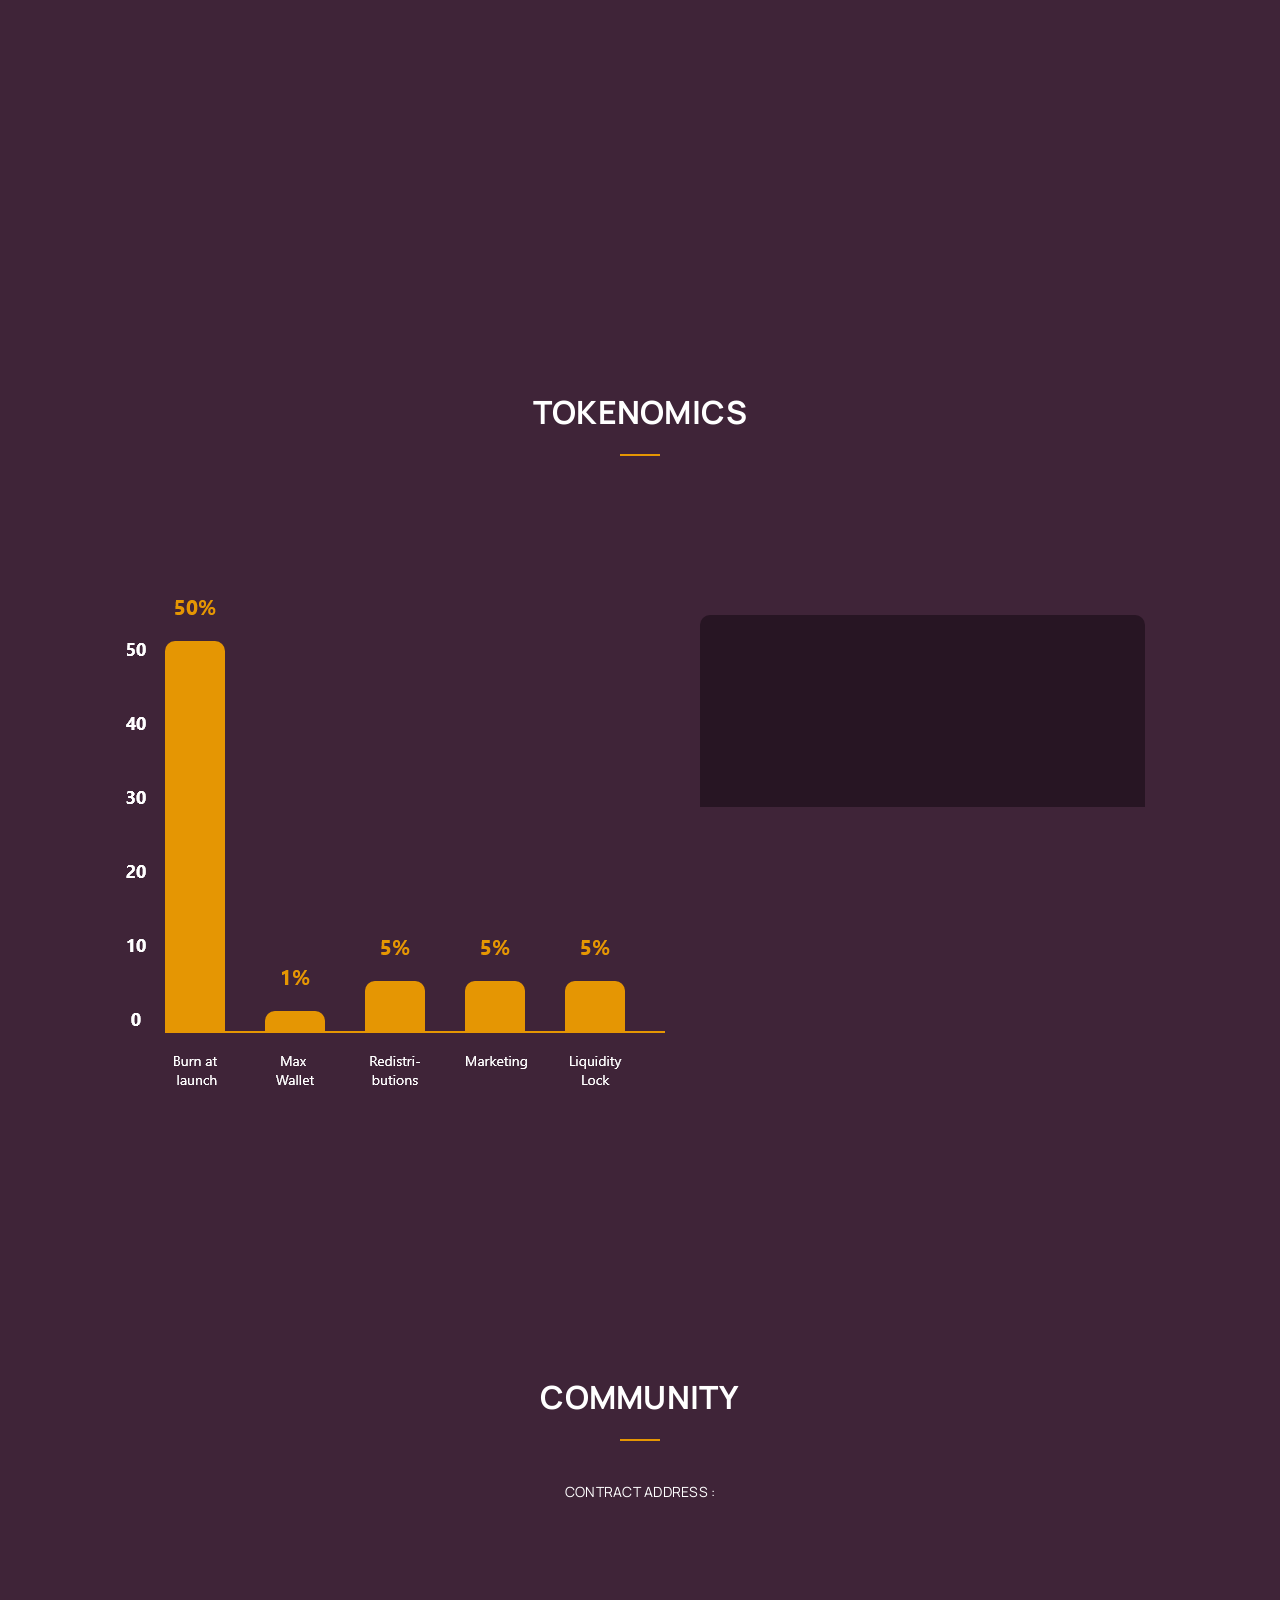
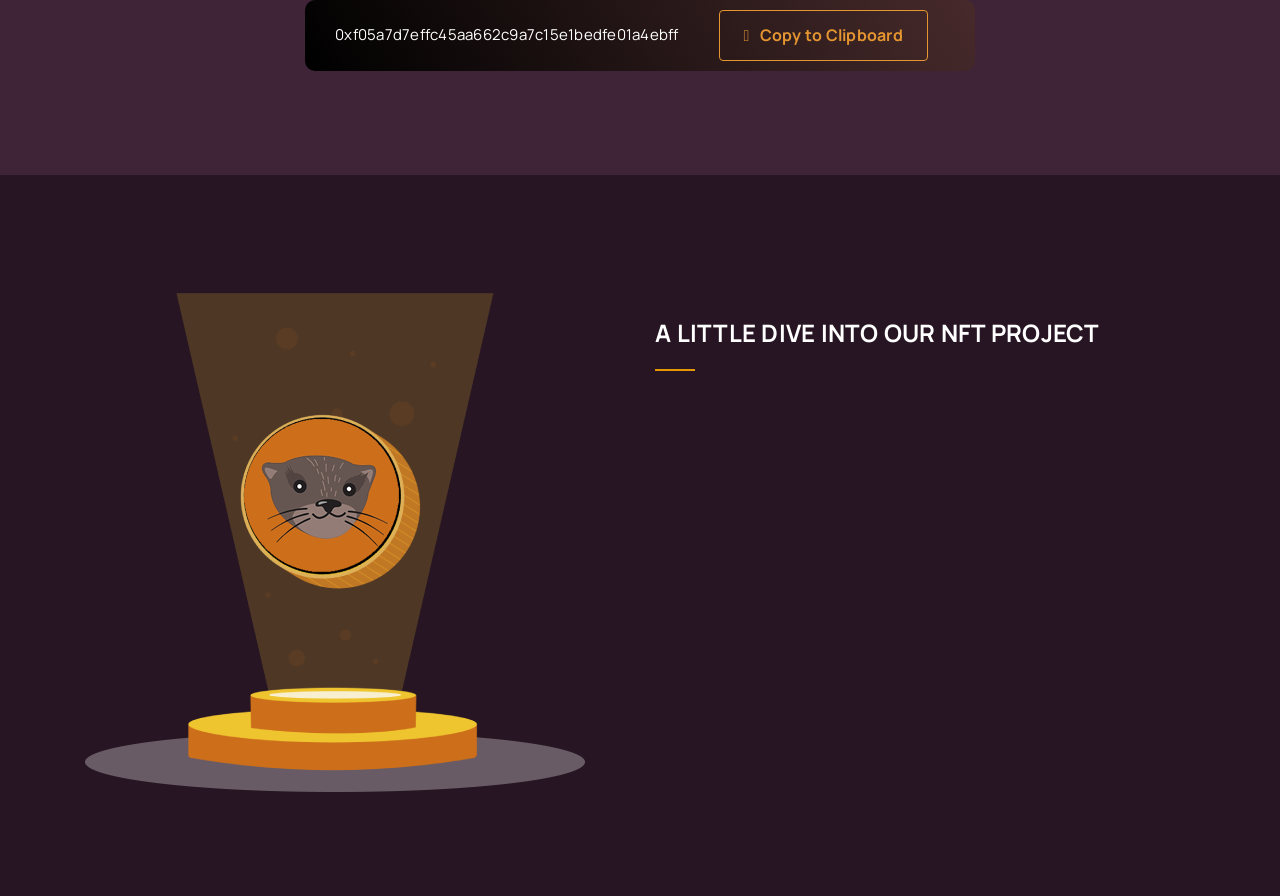
==== commit 82415e48: "Update index.html" ====
--- a/index.html
+++ b/index.html
@@ -530,7 +530,7 @@
                 <div class="animated" data-animation="fadeInUpShorter" data-animation-delay="0.3s">
                     <h2 class="title">ART</h2>
                 </div>
-                <p class="content-desc animated" data-animation="fadeInUpShorter" data-animation-delay="0.4s">We are proud to support ingenuity in all its forms with the Shiba Inu Incubator. The ShibArmy is made up of talented individuals who have united to build something remarkable, and we support this by cultivating an environment which encourages creativity and growth. Through the power of the Shiba Inu Incubator, we help holders find the tools they need to bring their inspiration and unique perspectives to life. This as just another way to encourage others to step outside of preconceived limits and regulations and experience what it means to be part of our decentralized movement.</p>
+                <p class="content-desc animated" data-animation="fadeInUpShorter" data-animation-delay="0.4s">We are proud to support ingenuity in all its forms with the MartenCoin Incubator. The ShibArmy is made up of talented individuals who have united to build something remarkable, and we support this by cultivating an environment which encourages creativity and growth. Through the power of the Shiba Inu Incubator, we help holders find the tools they need to bring their inspiration and unique perspectives to life. This as just another way to encourage others to step outside of preconceived limits and regulations and experience what it means to be part of our decentralized movement.</p>
             </div>
             <div class="row">
                 <div class="col-lg-12 col-md-12 animated" data-animation="fadeInRightShorter" data-animation-delay="0.6s">
@@ -550,7 +550,7 @@
                 <div class="animated fadeInUpShorter" data-animation="fadeInUpShorter" data-animation-delay="0.3s" style="animation-delay: 0.3s; opacity: 1;">
                     <h2 class="title center">Community</h2>
                 </div>
-                <p class="content-desc animated fadeInUpShorter" data-animation="fadeInUpShorter" data-animation-delay="0.4s" style="animation-delay: 0.4s; opacity: 1;">If you’d like to donate to the Devs, send MartenCoin here. Thank you for your support!</p>
+                <p class="content-desc animated fadeInUpShorter" data-animation="fadeInUpShorter" data-animation-delay="0.4s" style="animation-delay: 0.4s; opacity: 1;">CONTRACT ADDRESS :</p>
             </div>
             <div class="row">
                 <div class="col-lg-12 col-md-12 animated fadeInRightShorter" data-animation="fadeInRightShorter" data-animation-delay="0.6s" style="animation-delay: 0.6s; opacity: 1;">
